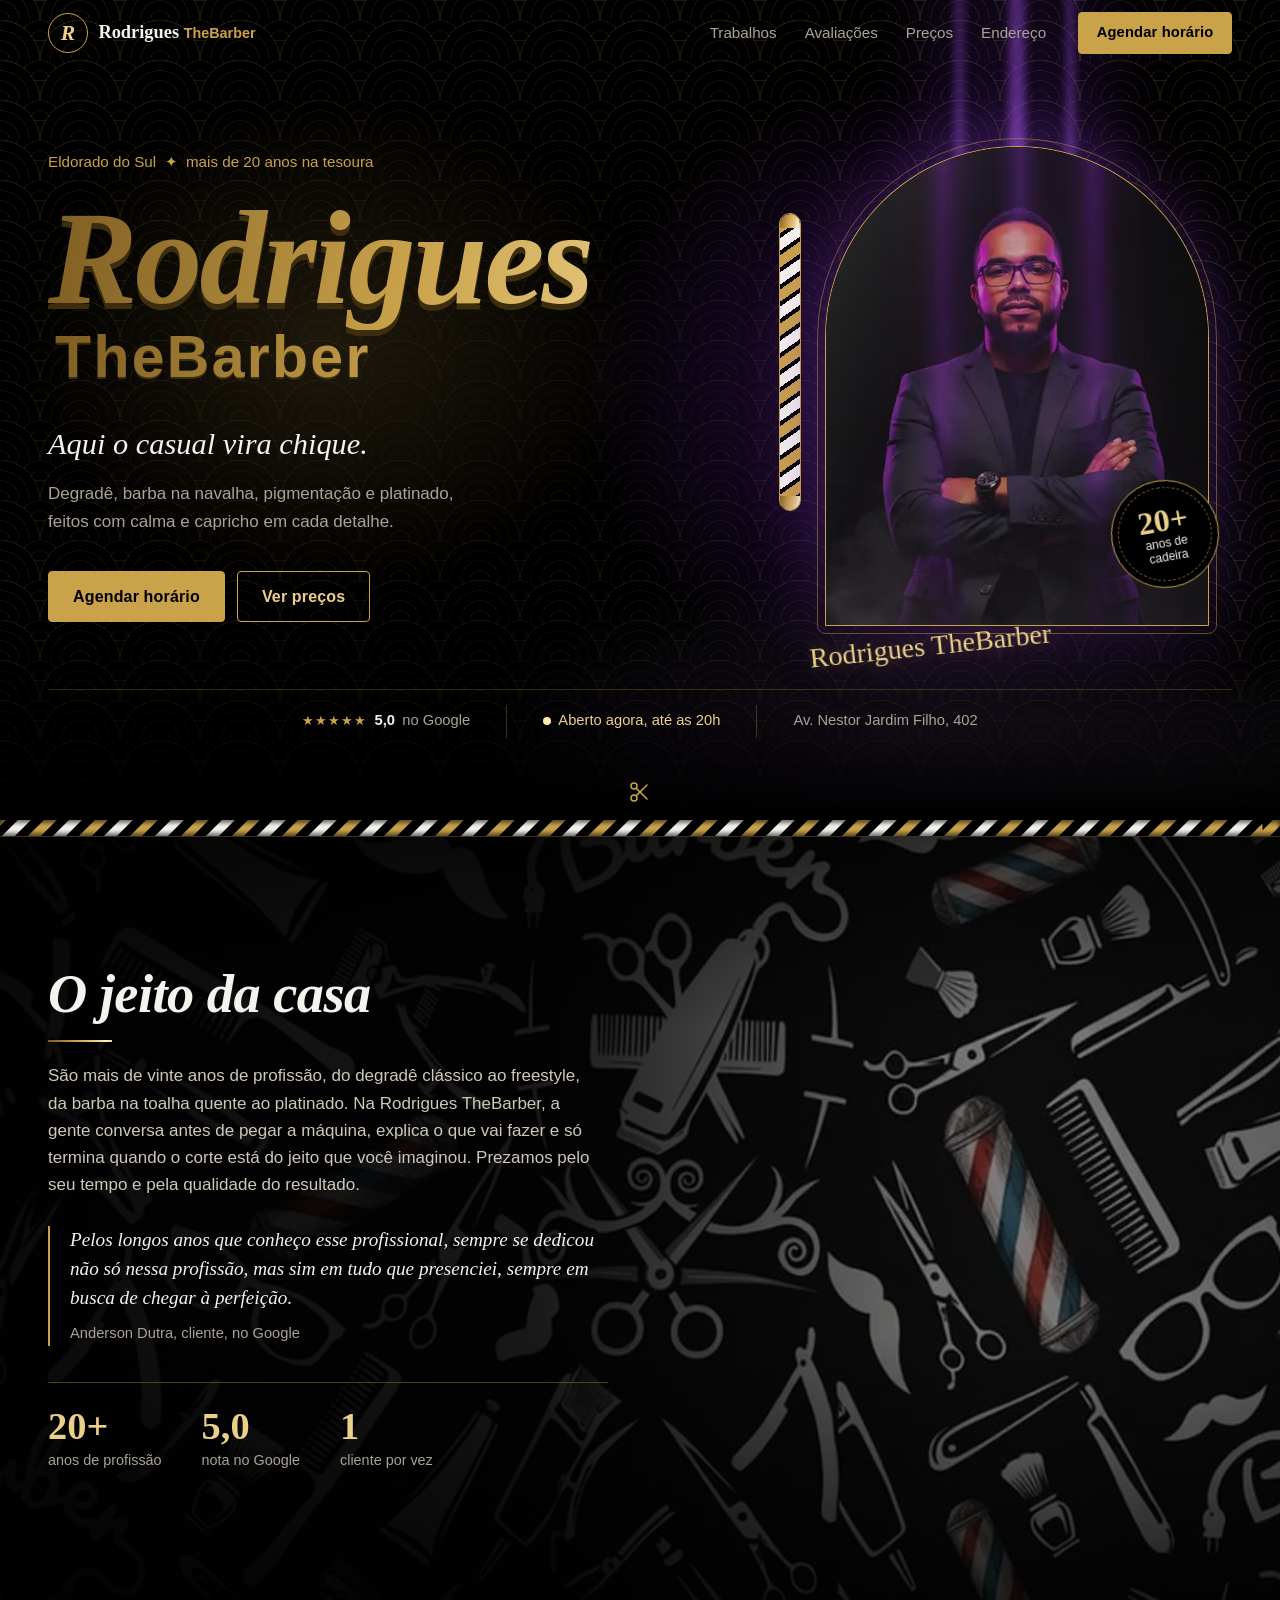
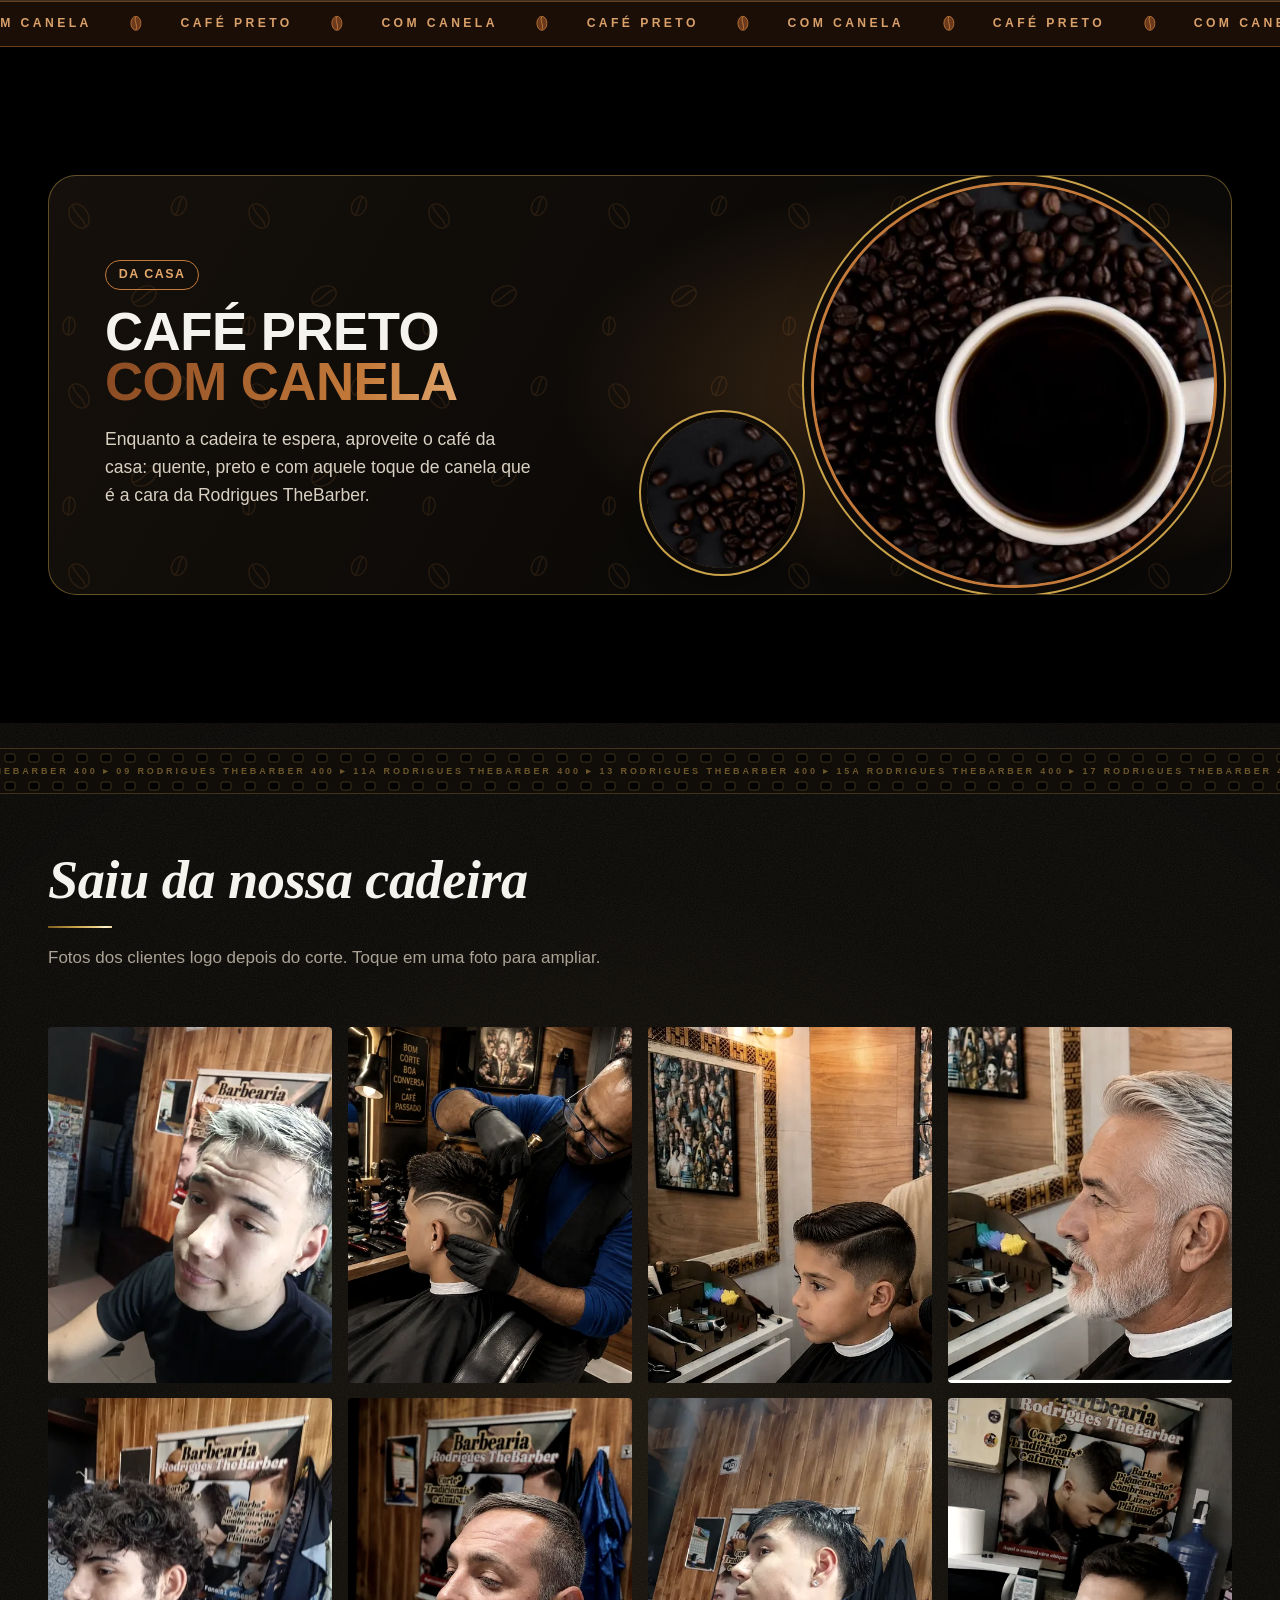
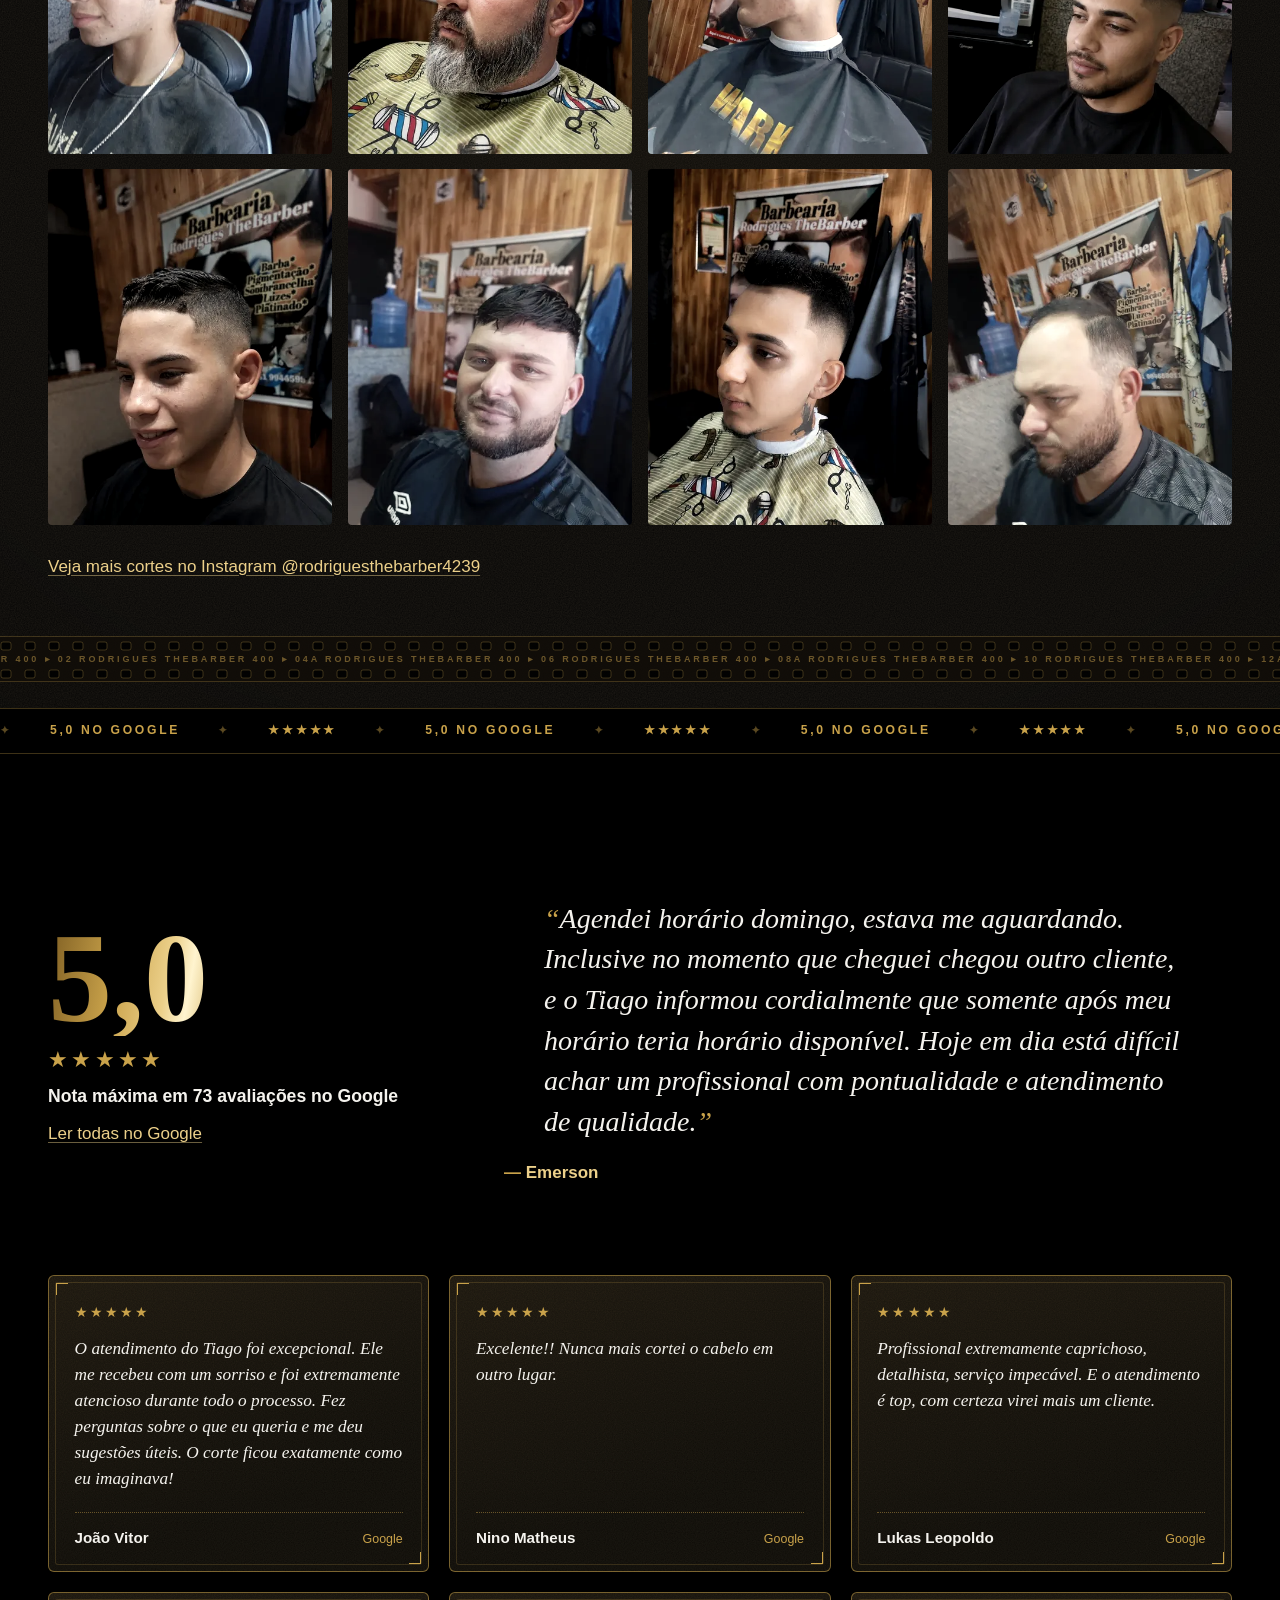
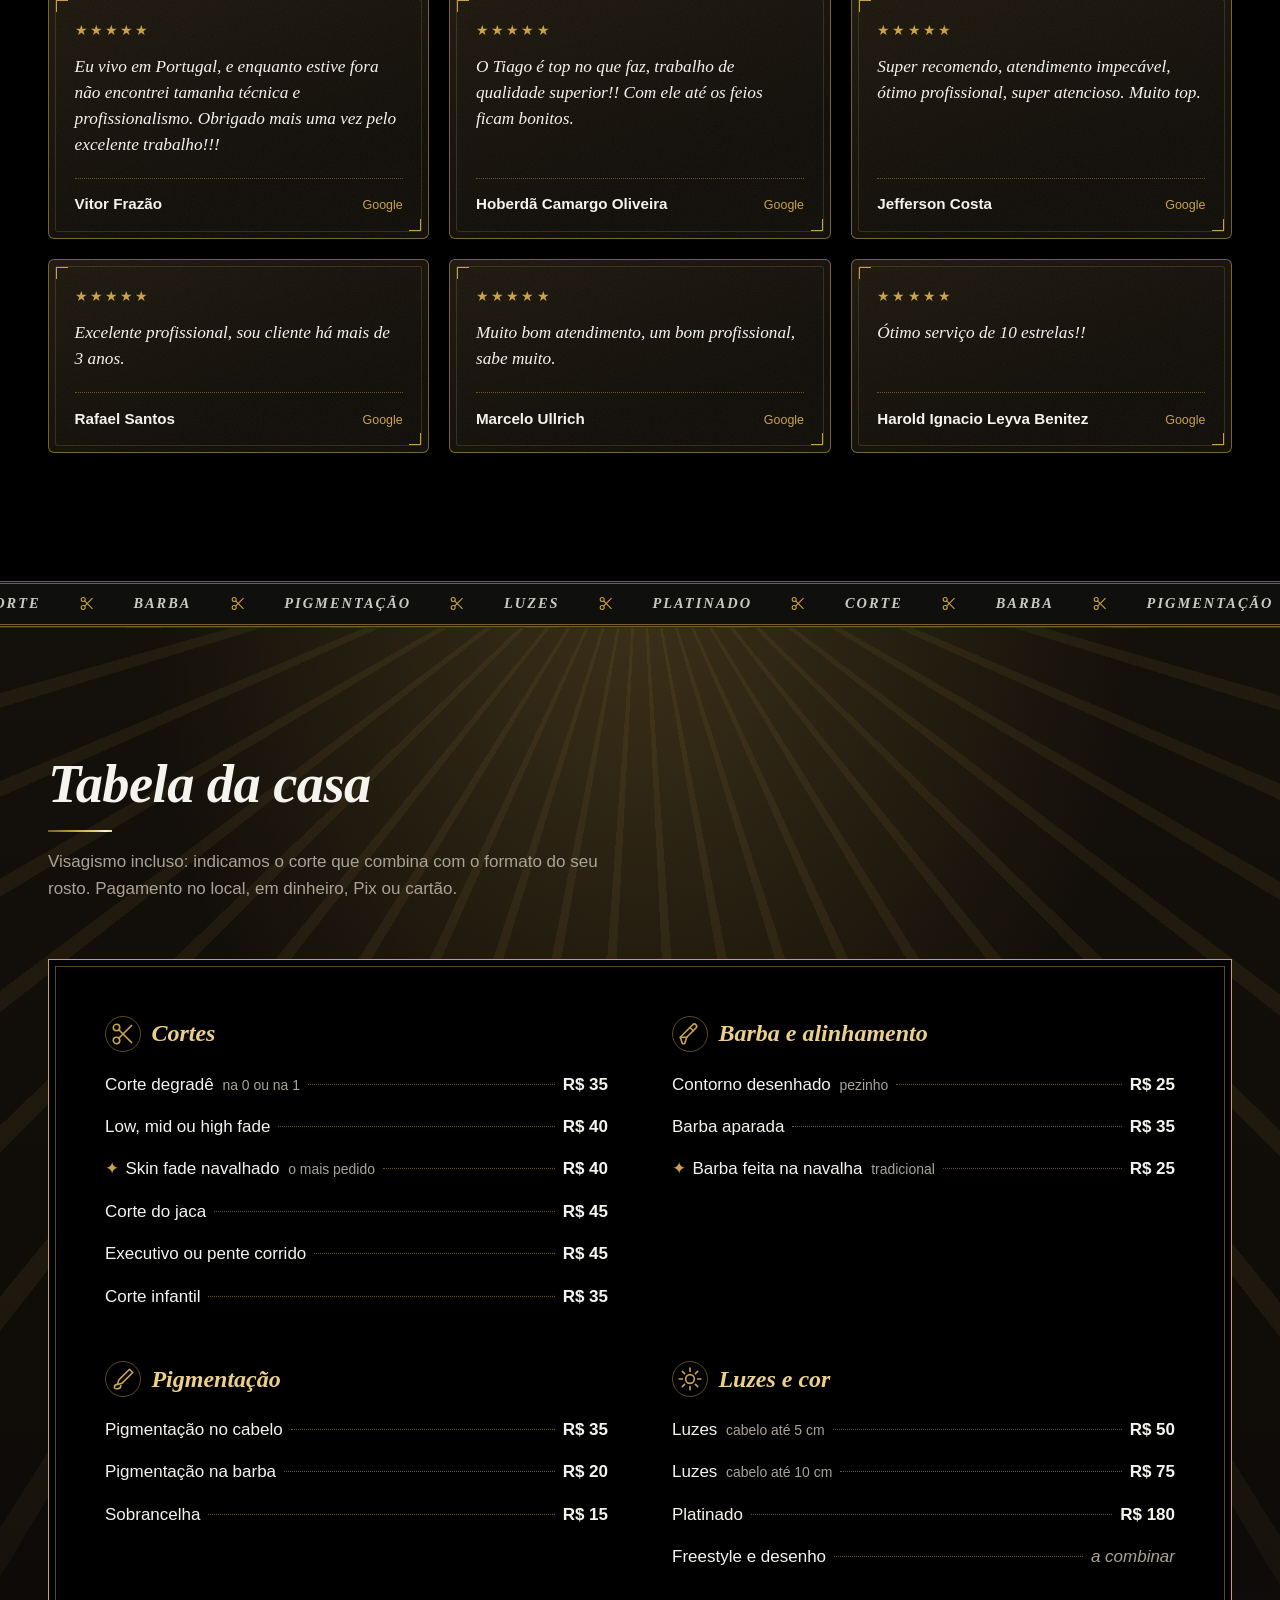
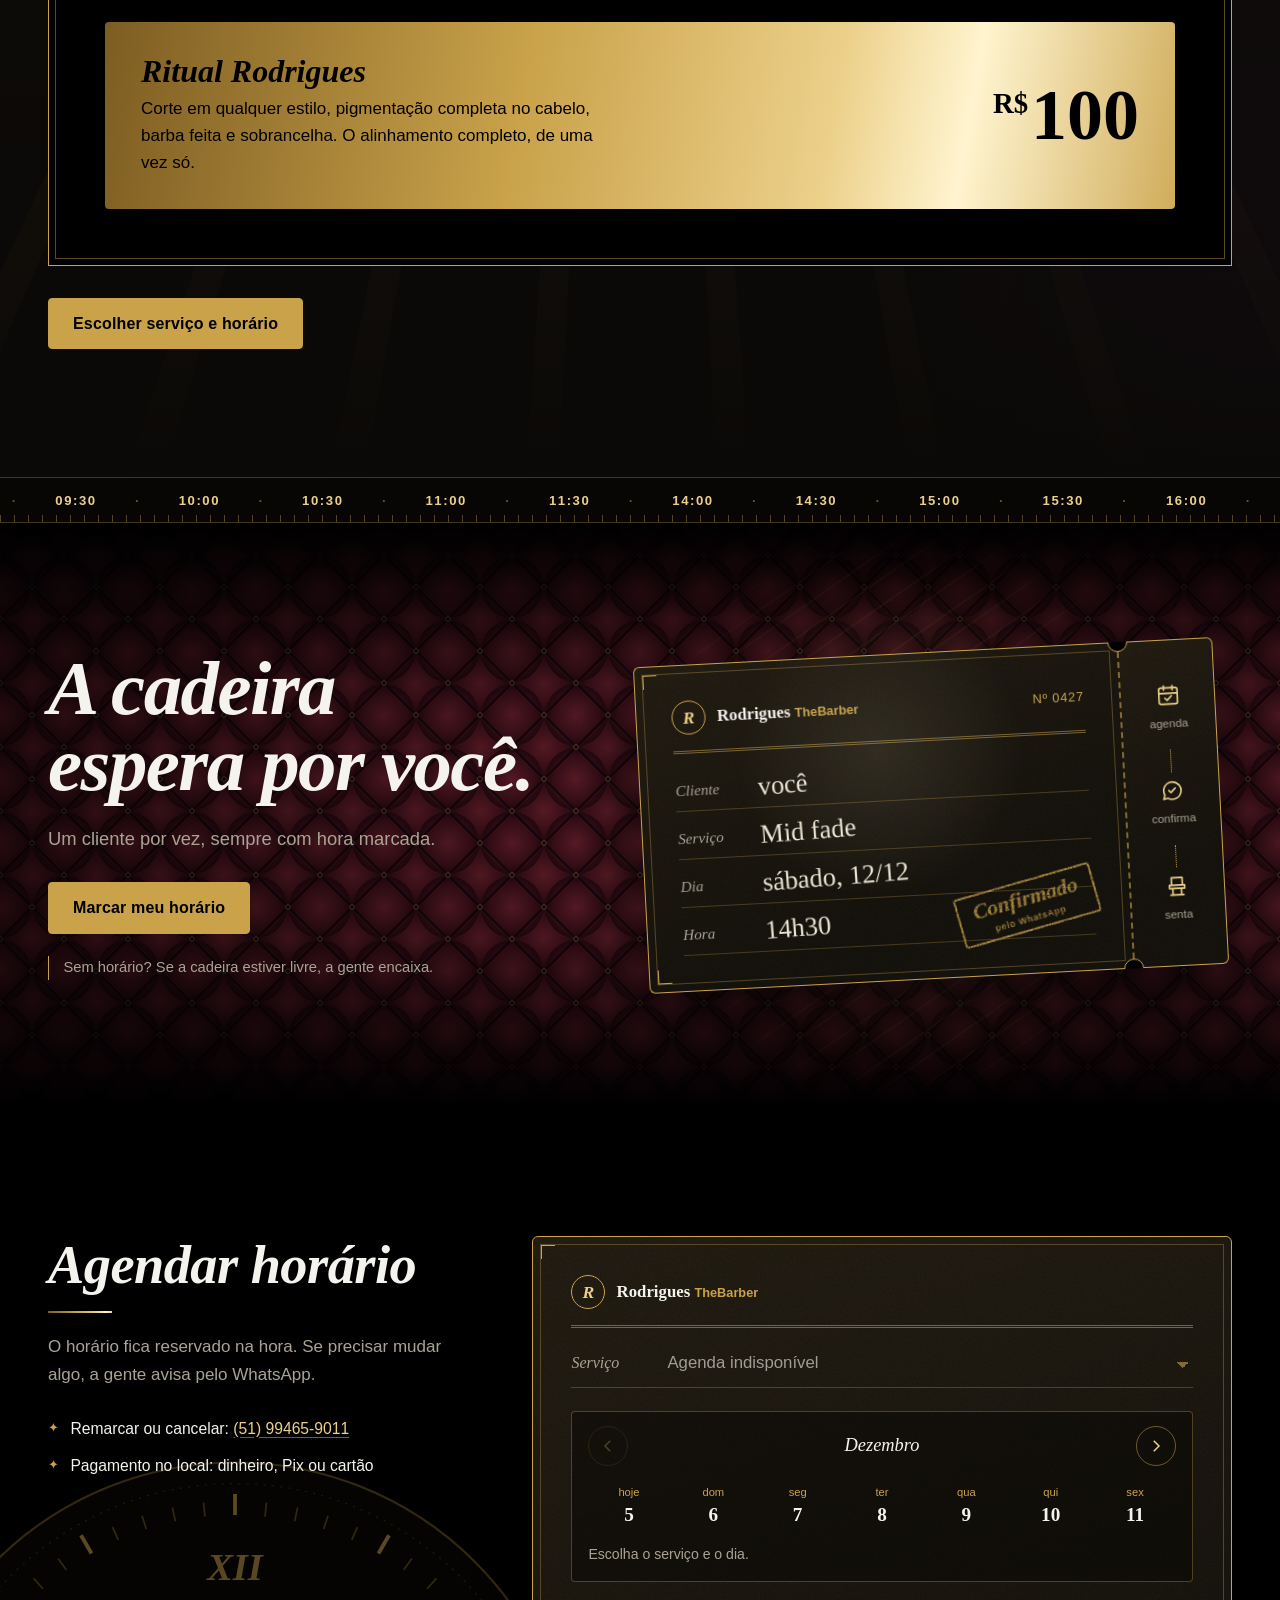
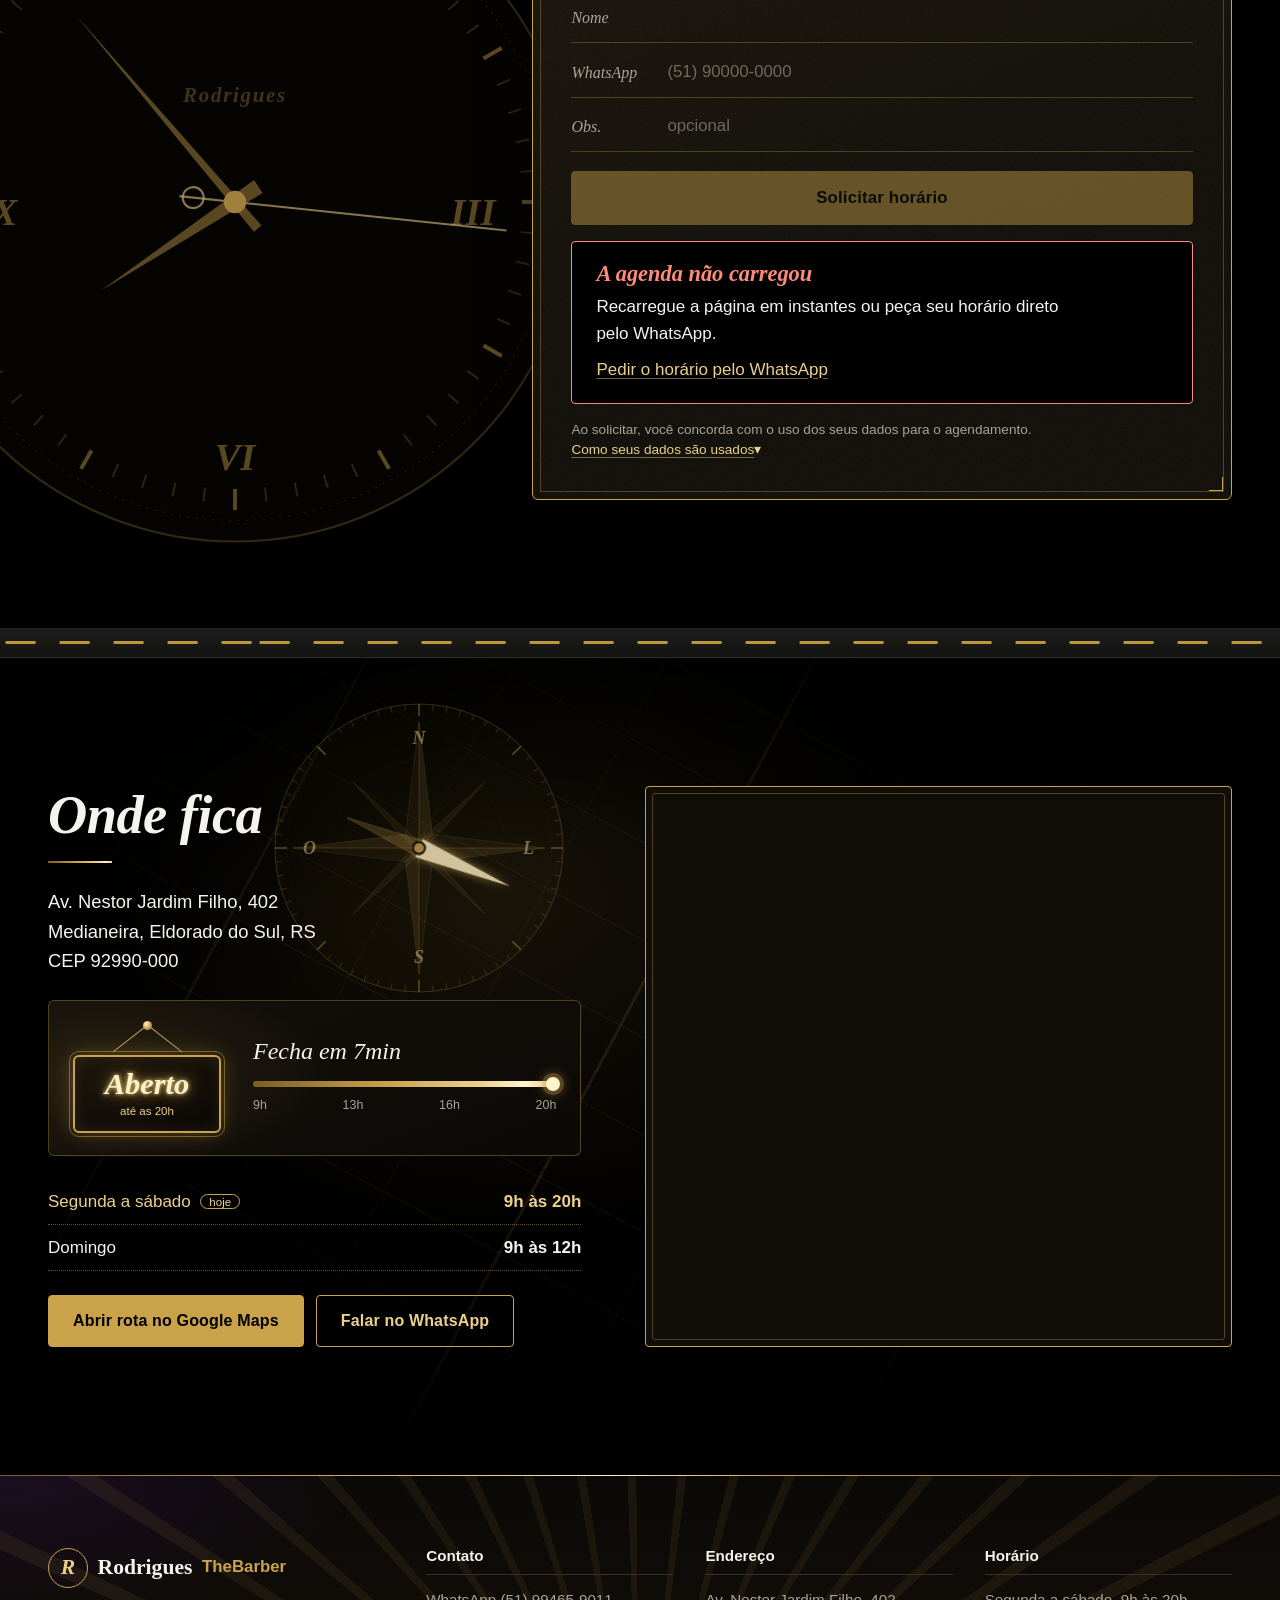
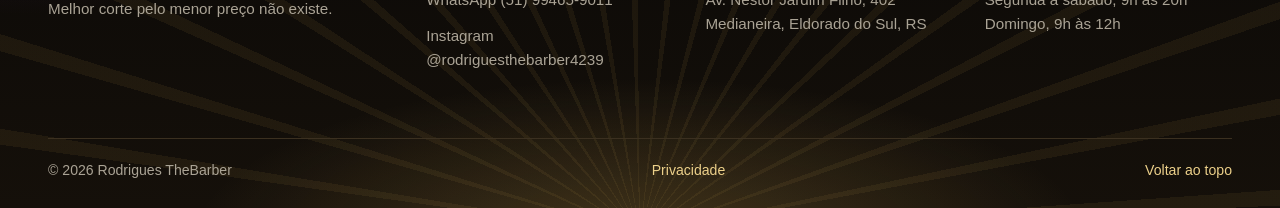
==== index.html @ 8e0b68f3 "Seções em ordem de história, faixas entre os grupos e café sem pau de canela - Nova ordem: abertura," ====
<!DOCTYPE html>
<html lang="pt-BR">
<head>
  <meta charset="utf-8">
  <!-- Proteção do site: o navegador só roda os scripts daqui, só conversa com a agenda da barbearia
       e só abre o mapa do Google. Ao mudar o script pequeno do <head>, atualize o sha256 (veja docs/SEGURANCA.md). -->
  <meta http-equiv="Content-Security-Policy" content="default-src 'self'; script-src 'self' 'sha256-Du+OJKJSbdUgz5nrHeWWINvez6XKDDU/tyj/5c2uvwo='; style-src 'self' 'unsafe-inline' https://fonts.googleapis.com; font-src https://fonts.gstatic.com; img-src 'self' data:; connect-src 'self' https://rodrigues-painel-tiago.adeptcharm4.chatgpt.site https://*.supabase.co; frame-src https://www.google.com https://maps.google.com; object-src 'none'; base-uri 'self'; form-action 'self'; upgrade-insecure-requests">
  <meta name="referrer" content="strict-origin-when-cross-origin">
  <meta name="viewport" content="width=device-width, initial-scale=1">
  <title>Rodrigues TheBarber | Barbearia em Eldorado do Sul</title>
  <meta name="description" content="Rodrigues TheBarber, barbearia em Eldorado do Sul, RS. Degradê, barba, pigmentação, luzes e platinado, com hora marcada. Agende pelo site.">
  <meta name="theme-color" content="#000000">
  <meta property="og:type" content="website">
  <meta property="og:title" content="Rodrigues TheBarber">
  <meta property="og:description" content="Aqui o casual vira chique. Corte e barba com hora marcada em Eldorado do Sul.">
  <meta property="og:url" content="https://smoreiraparanhos-web.github.io/rodriguesthebarber/">
  <meta property="og:image" content="https://smoreiraparanhos-web.github.io/rodriguesthebarber/img/tiago-retrato-900.jpg">
  <meta property="og:locale" content="pt_BR">
  <link rel="canonical" href="https://smoreiraparanhos-web.github.io/rodriguesthebarber/">
  <link rel="icon" href="favicon.svg" type="image/svg+xml">
  <link rel="apple-touch-icon" href="apple-touch-icon.png">
  <link rel="preconnect" href="https://fonts.googleapis.com">
  <link rel="preconnect" href="https://fonts.gstatic.com" crossorigin>
  <link rel="stylesheet" href="https://fonts.googleapis.com/css2?family=Archivo:wdth,wght@62..125,400..800&family=Bodoni+Moda:ital,opsz,wght@0,6..96,500..800;1,6..96,500..700&family=Nothing+You+Could+Do&display=swap">
  <link rel="preload" as="image" href="img/tiago-retrato-900.webp" imagesrcset="img/tiago-retrato-480.webp 480w, img/tiago-retrato-900.webp 900w" imagesizes="(min-width: 900px) 34vw, 70vw">
  <!-- ?v=: aumente o número sempre que mudar o CSS ou o JS, para o navegador baixar a versão nova -->
  <link rel="stylesheet" href="css/style.css?v=10">
  <script>document.documentElement.classList.add('js')</script>
  <script type="application/ld+json">
  {
    "@context": "https://schema.org",
    "@type": "BarberShop",
    "name": "Rodrigues TheBarber",
    "image": "https://smoreiraparanhos-web.github.io/rodriguesthebarber/img/tiago-retrato-900.jpg",
    "url": "https://smoreiraparanhos-web.github.io/rodriguesthebarber/",
    "telephone": "+55 51 99465-9011",
    "priceRange": "R$ 15 – R$ 180",
    "address": {
      "@type": "PostalAddress",
      "streetAddress": "Av. Nestor Jardim Filho, 402 - Medianeira",
      "addressLocality": "Eldorado do Sul",
      "addressRegion": "RS",
      "postalCode": "92990-000",
      "addressCountry": "BR"
    },
    "geo": { "@type": "GeoCoordinates", "latitude": -29.9935595, "longitude": -51.3147706 },
    "openingHoursSpecification": [
      { "@type": "OpeningHoursSpecification", "dayOfWeek": ["Monday", "Tuesday", "Wednesday", "Thursday", "Friday", "Saturday"], "opens": "09:00", "closes": "20:00" },
      { "@type": "OpeningHoursSpecification", "dayOfWeek": "Sunday", "opens": "09:00", "closes": "12:00" }
    ],
    "aggregateRating": { "@type": "AggregateRating", "ratingValue": "5.0", "reviewCount": "73" },
    "sameAs": ["https://instagram.com/rodriguesthebarber4239"]
  }
  </script>
</head>
<body>
  <a class="skip" href="#conteudo">Pular para o conteúdo</a>

  <header class="topo" id="topo">
    <a class="marca" href="#inicio" aria-label="Rodrigues TheBarber, voltar ao início">
      <span class="marca-r" aria-hidden="true">R</span>
      <span class="marca-nome">Rodrigues <em>TheBarber</em></span>
    </a>
    <nav class="menu" aria-label="Seções">
      <a href="#trabalhos">Trabalhos</a>
      <a href="#avaliacoes">Avaliações</a>
      <a href="#precos">Preços</a>
      <a href="#endereco">Endereço</a>
    </nav>
    <a class="botao botao-ouro botao-topo" href="#agendar">Agendar horário</a>
    <span class="progresso" id="progresso" aria-hidden="true"></span>
  </header>

  <main id="conteudo">
    <!-- Abertura: letreiro em folha de ouro, poste giratório e a vitrine em arco,
         iluminados como o retrato da abertura: feixes violeta e fumaça -->
    <section class="abertura" id="inicio" aria-labelledby="titulo">
      <div class="abertura-luz" aria-hidden="true">
        <span class="fumaca fumaca-1"></span>
        <span class="fumaca fumaca-2"></span>
      </div>
      <div class="abertura-texto">
        <p class="abertura-local">Eldorado do Sul &nbsp;✦&nbsp; <span class="junto">mais de 20 anos na tesoura</span></p>
        <h1 id="titulo" class="letreiro">
          <span class="letreiro-linha letreiro-1">Rodrigues</span>
          <span class="letreiro-linha letreiro-2">TheBarber</span>
        </h1>
        <p class="abertura-frase">Aqui o casual vira chique.</p>
        <p class="abertura-sub">Degradê, barba na navalha, pigmentação e platinado, feitos com calma e capricho em cada detalhe.</p>
        <div class="abertura-acoes">
          <a class="botao botao-ouro" href="#agendar">Agendar horário</a>
          <a class="botao botao-linha" href="#precos">Ver preços</a>
        </div>
      </div>

      <div class="vitrine" aria-hidden="true">
        <span class="feixes"><i></i><i></i><i></i></span>
        <div class="poste"><span class="poste-listras"></span></div>
        <figure class="arco">
          <img src="img/tiago-retrato-900.webp" srcset="img/tiago-retrato-480.webp 480w, img/tiago-retrato-900.webp 900w" sizes="(min-width: 900px) 34vw, 70vw" width="900" height="1125" alt="" fetchpriority="high">
        </figure>
        <p class="vitrine-selo">
          <span class="selo-num">20+</span>
          <span class="selo-txt">anos de<br>cadeira</span>
        </p>
        <p class="assinatura">Rodrigues TheBarber</p>
      </div>

      <!-- faixa de informações rápidas no pé da abertura -->
      <div class="abertura-faixa">
        <a href="#avaliacoes"><span class="faixa-estrelas" aria-hidden="true">★★★★★</span> <strong>5,0</strong> no Google</a>
        <span class="faixa-status" id="faixa-status"></span>
        <a href="#endereco">Av. Nestor Jardim Filho, 402</a>
      </div>
      <a class="rolar" href="#precos" aria-label="Ver mais">
        <svg viewBox="0 0 24 24" aria-hidden="true">
          <g class="lamina lamina-a"><circle cx="6" cy="18" r="3"/><path d="M8.1 15.9 19 5"/></g>
          <g class="lamina lamina-b"><circle cx="18" cy="18" r="3"/><path d="M15.9 15.9 5 5"/></g>
        </svg>
      </a>
    </section>

    <div class="fita fita-poste" aria-hidden="true"><div class="fita-trilho"></div></div>

    <!-- Sobre a casa (a marca fala no "nós"; o profissional não aparece pelo nome) -->
    <section class="tiago" aria-labelledby="tiago-titulo">
      <img class="tiago-fundo" src="img/estampa-barbeiro.webp" width="1400" height="1380" alt="" loading="lazy" decoding="async">
      <div class="tiago-texto">
        <h2 id="tiago-titulo" class="titulo">O jeito da casa</h2>
        <p>São mais de vinte anos de profissão, do degradê clássico ao freestyle, da barba na toalha quente ao platinado. Na Rodrigues TheBarber, a gente conversa antes de pegar a máquina, explica o que vai fazer e só termina quando o corte está do jeito que você imaginou. Prezamos pelo seu tempo e pela qualidade do resultado.</p>
        <blockquote>
          <p>Pelos longos anos que conheço esse profissional, sempre se dedicou não só nessa profissão, mas sim em tudo que presenciei, sempre em busca de chegar à perfeição.</p>
          <footer>Anderson Dutra, cliente, no Google</footer>
        </blockquote>
        <dl class="numeros">
          <div><dt>anos de profissão</dt><dd>20+</dd></div>
          <div><dt>nota no Google</dt><dd>5,0</dd></div>
          <div><dt>cliente por vez</dt><dd>1</dd></div>
        </dl>
      </div>
    </section>

    <div class="fita fita-cafe" aria-hidden="true" data-itens="CAFÉ PRETO|COM CANELA"><div class="fita-trilho"></div></div>

    <!-- Café preto com canela: faixa escura em ouro e canela, com a foto num círculo de aro dourado -->
    <section class="cafe" aria-labelledby="cafe-titulo">
      <div class="cafe-banner">
        <div class="cafe-texto">
          <p class="cafe-selo">Da casa</p>
          <h2 id="cafe-titulo" class="cafe-titulo"><span>Café preto</span> <em>com canela</em></h2>
          <p>Enquanto a cadeira te espera, aproveite o café da casa: quente, preto e com aquele toque de canela que é a cara da Rodrigues TheBarber.</p>
        </div>
        <div class="cafe-fotos">
          <img class="cafe-foto" src="img/cafe-canela-900.webp" srcset="img/cafe-canela-480.webp 480w, img/cafe-canela-900.webp 900w" sizes="(min-width: 900px) 420px, 70vw" width="900" height="900" alt="Xícara de café preto vista de cima, rodeada de grãos de café" loading="lazy" decoding="async">
          <img class="cafe-detalhe" src="img/cafe-graos-400.webp" width="400" height="400" alt="" loading="lazy" decoding="async">
        </div>
      </div>
    </section>

    <!-- Trabalhos: fotos reais da cadeira da casa -->
    <section class="trabalhos" id="trabalhos" aria-labelledby="trab-titulo">
      <!-- películas de filme 35 mm que deslizam ao rolar a página -->
      <div class="pelicula pelicula-topo" aria-hidden="true"><span class="pelicula-txt"></span></div>
      <div class="pelicula pelicula-base" aria-hidden="true"><span class="pelicula-txt"></span></div>
      <div class="secao-cabeca">
        <h2 id="trab-titulo" class="titulo">Saiu da nossa cadeira</h2>
        <p>Fotos dos clientes logo depois do corte. Toque em uma foto para ampliar.</p>
      </div>
      <!-- fotos escritas aqui para o Google e outras ferramentas enxergarem; a lista em js/main.js precisa ter a mesma ordem -->
      <ul class="galeria recolhida" id="galeria">
        <li>
          <button type="button" data-foto="corte-08" data-indice="0" data-legenda="Platinado com degradê nas laterais" aria-label="Ampliar foto: Platinado com degradê nas laterais">
            <img src="img/corte-08-480.webp" srcset="img/corte-08-480.webp 480w, img/corte-08-900.webp 900w" sizes="(min-width: 760px) 25vw, 50vw" width="480" height="600" alt="Platinado com degradê nas laterais" loading="lazy" decoding="async">
          </button>
        </li>
        <li>
          <button type="button" data-foto="corte-02" data-indice="1" data-legenda="Freestyle sendo desenhado na lateral" aria-label="Ampliar foto: Freestyle sendo desenhado na lateral">
            <img src="img/corte-02-480.webp" srcset="img/corte-02-480.webp 480w, img/corte-02-900.webp 900w" sizes="(min-width: 760px) 25vw, 50vw" width="480" height="600" alt="Freestyle sendo desenhado na lateral" loading="lazy" decoding="async">
          </button>
        </li>
        <li>
          <button type="button" data-foto="corte-05" data-indice="2" data-legenda="Corte infantil com risca lateral" aria-label="Ampliar foto: Corte infantil com risca lateral">
            <img src="img/corte-05-480.webp" srcset="img/corte-05-480.webp 480w, img/corte-05-900.webp 900w" sizes="(min-width: 760px) 25vw, 50vw" width="480" height="600" alt="Corte infantil com risca lateral" loading="lazy" decoding="async">
          </button>
        </li>
        <li>
          <button type="button" data-foto="corte-04" data-indice="3" data-legenda="Cabelo grisalho penteado com barba branca aparada" aria-label="Ampliar foto: Cabelo grisalho penteado com barba branca aparada">
            <img src="img/corte-04-480.webp" srcset="img/corte-04-480.webp 480w, img/corte-04-900.webp 900w" sizes="(min-width: 760px) 25vw, 50vw" width="480" height="600" alt="Cabelo grisalho penteado com barba branca aparada" loading="lazy" decoding="async">
          </button>
        </li>
        <li>
          <button type="button" data-foto="corte-07" data-indice="4" data-legenda="Cachos no topo com laterais baixas" aria-label="Ampliar foto: Cachos no topo com laterais baixas">
            <img src="img/corte-07-480.webp" srcset="img/corte-07-480.webp 480w, img/corte-07-900.webp 900w" sizes="(min-width: 760px) 25vw, 50vw" width="480" height="600" alt="Cachos no topo com laterais baixas" loading="lazy" decoding="async">
          </button>
        </li>
        <li>
          <button type="button" data-foto="corte-09" data-indice="5" data-legenda="Barba cheia grisalha alinhada" aria-label="Ampliar foto: Barba cheia grisalha alinhada">
            <img src="img/corte-09-480.webp" srcset="img/corte-09-480.webp 480w, img/corte-09-900.webp 900w" sizes="(min-width: 760px) 25vw, 50vw" width="480" height="600" alt="Barba cheia grisalha alinhada" loading="lazy" decoding="async">
          </button>
        </li>
        <li>
          <button type="button" data-foto="corte-06" data-indice="6" data-legenda="Degradê com franja longa, vista de lado" aria-label="Ampliar foto: Degradê com franja longa, vista de lado">
            <img src="img/corte-06-480.webp" srcset="img/corte-06-480.webp 480w, img/corte-06-900.webp 900w" sizes="(min-width: 760px) 25vw, 50vw" width="480" height="600" alt="Degradê com franja longa, vista de lado" loading="lazy" decoding="async">
          </button>
        </li>
        <li>
          <button type="button" data-foto="corte-11" data-indice="7" data-legenda="Degradê baixo com barba curta" aria-label="Ampliar foto: Degradê baixo com barba curta">
            <img src="img/corte-11-480.webp" srcset="img/corte-11-480.webp 480w, img/corte-11-900.webp 900w" sizes="(min-width: 760px) 25vw, 50vw" width="480" height="600" alt="Degradê baixo com barba curta" loading="lazy" decoding="async">
          </button>
        </li>
        <li>
          <button type="button" data-foto="corte-03" data-indice="8" data-legenda="Degradê com topo curto" aria-label="Ampliar foto: Degradê com topo curto">
            <img src="img/corte-03-480.webp" srcset="img/corte-03-480.webp 480w, img/corte-03-900.webp 900w" sizes="(min-width: 760px) 25vw, 50vw" width="480" height="600" alt="Degradê com topo curto" loading="lazy" decoding="async">
          </button>
        </li>
        <li>
          <button type="button" data-foto="corte-10" data-indice="9" data-legenda="Degradê com barba desenhada" aria-label="Ampliar foto: Degradê com barba desenhada">
            <img src="img/corte-10-480.webp" srcset="img/corte-10-480.webp 480w, img/corte-10-900.webp 900w" sizes="(min-width: 760px) 25vw, 50vw" width="480" height="600" alt="Degradê com barba desenhada" loading="lazy" decoding="async">
          </button>
        </li>
        <li>
          <button type="button" data-foto="corte-12" data-indice="10" data-legenda="Degradê com topo texturizado, vista de lado" aria-label="Ampliar foto: Degradê com topo texturizado, vista de lado">
            <img src="img/corte-12-480.webp" srcset="img/corte-12-480.webp 480w, img/corte-12-900.webp 900w" sizes="(min-width: 760px) 25vw, 50vw" width="480" height="600" alt="Degradê com topo texturizado, vista de lado" loading="lazy" decoding="async">
          </button>
        </li>
        <li>
          <button type="button" data-foto="corte-01" data-indice="11" data-legenda="Corte baixo com barba cheia" aria-label="Ampliar foto: Corte baixo com barba cheia">
            <img src="img/corte-01-480.webp" srcset="img/corte-01-480.webp 480w, img/corte-01-900.webp 900w" sizes="(min-width: 760px) 25vw, 50vw" width="480" height="600" alt="Corte baixo com barba cheia" loading="lazy" decoding="async">
          </button>
        </li>
      </ul>
      <button type="button" class="botao botao-linha galeria-toda" id="galeria-toda" aria-controls="galeria" aria-expanded="false">Ver todas as 12 fotos</button>
      <p class="galeria-mais"><a class="link-ouro" href="https://instagram.com/rodriguesthebarber4239" target="_blank" rel="noopener noreferrer">Veja mais cortes no Instagram @rodriguesthebarber4239</a></p>
    </section>

    <div class="fita fita-estrelas" aria-hidden="true" data-itens="★★★★★|5,0 NO GOOGLE"><div class="fita-trilho"></div></div>

    <!-- Avaliações reais do Google -->
    <section class="avaliacoes" id="avaliacoes" aria-labelledby="av-titulo">
      <div class="nota">
        <p class="nota-num">5,0</p>
        <p class="nota-estrelas" role="img" aria-label="5 de 5 estrelas">★★★★★</p>
        <h2 id="av-titulo" class="nota-txt">Nota máxima em 73 avaliações no Google</h2>
        <a class="link-ouro" href="https://www.google.com/maps/place/Barbearia+Rodrigues+The+Barber/@-29.9935595,-51.3147706,17z/data=!4m8!3m7!1s0x95197dc7478def27:0xad8aed1cdf2169ea!8m2!3d-29.9935595!4d-51.3147706!9m1!1b1" target="_blank" rel="noopener noreferrer">Ler todas no Google</a>
      </div>
      <figure class="depo-destaque">
        <blockquote>
          <p>Agendei horário domingo, estava me aguardando. Inclusive no momento que cheguei chegou outro cliente, e o Tiago informou cordialmente que somente após meu horário teria horário disponível. Hoje em dia está difícil achar um profissional com pontualidade e atendimento de qualidade.</p>
        </blockquote>
        <figcaption>Emerson</figcaption>
      </figure>
      <ul class="depos" id="depos" aria-label="Mais avaliações do Google"></ul>
      <p class="depos-dica" aria-hidden="true">Arraste para o lado para ler mais</p>
    </section>

    <div class="fita fita-quadro" aria-hidden="true" data-itens="CORTE|BARBA|PIGMENTAÇÃO|LUZES|PLATINADO"><div class="fita-trilho"></div></div>

    <!-- Tabela de preços no estilo do quadro da barbearia -->
    <section class="precos faixa-carvao" id="precos" aria-labelledby="precos-titulo">
      <div class="secao-cabeca">
        <h2 id="precos-titulo" class="titulo">Tabela da casa</h2>
        <p>Visagismo incluso: indicamos o corte que combina com o formato do seu rosto. Pagamento no local, em dinheiro, Pix ou cartão.</p>
      </div>

      <div class="quadro">
        <div class="quadro-grupo">
          <h3><svg class="icone" viewBox="0 0 24 24" aria-hidden="true"><circle cx="6" cy="6" r="3"/><circle cx="6" cy="18" r="3"/><path d="M8.1 8.1 20 20M8.1 15.9 20 4"/></svg>Cortes</h3>
          <dl>
            <div><dt>Corte degradê <small>na 0 ou na 1</small></dt><dd>R$ 35</dd></div>
            <div><dt>Low, mid ou high fade</dt><dd>R$ 40</dd></div>
            <div class="favorito"><dt>Skin fade navalhado <small>o mais pedido</small></dt><dd>R$ 40</dd></div>
            <div><dt>Corte do jaca</dt><dd>R$ 45</dd></div>
            <div><dt>Executivo ou pente corrido</dt><dd>R$ 45</dd></div>
            <div><dt>Corte infantil</dt><dd>R$ 35</dd></div>
          </dl>
        </div>
        <div class="quadro-grupo">
          <h3><svg class="icone" viewBox="0 0 24 24" aria-hidden="true"><path d="M3 15 14.5 3.5a2.1 2.1 0 0 1 3 3L9 15"/><path d="M3 15h6l-2 6H5z"/><path d="m12 6 3 3"/></svg>Barba e alinhamento</h3>
          <dl>
            <div><dt>Contorno desenhado <small>pezinho</small></dt><dd>R$ 25</dd></div>
            <div><dt>Barba aparada</dt><dd>R$ 35</dd></div>
            <div class="favorito"><dt>Barba feita na navalha <small>tradicional</small></dt><dd>R$ 25</dd></div>
          </dl>
        </div>
        <div class="quadro-grupo">
          <h3><svg class="icone" viewBox="0 0 24 24" aria-hidden="true"><path d="M18 3 21 6 11 16l-4 1 1-4z"/><path d="M7 17c-1.5 0-3 1-3 3v1h3c2 0 3-1.5 3-3"/></svg>Pigmentação</h3>
          <dl>
            <div><dt>Pigmentação no cabelo</dt><dd>R$ 35</dd></div>
            <div><dt>Pigmentação na barba</dt><dd>R$ 20</dd></div>
            <div><dt>Sobrancelha</dt><dd>R$ 15</dd></div>
          </dl>
        </div>
        <div class="quadro-grupo">
          <h3><svg class="icone" viewBox="0 0 24 24" aria-hidden="true"><path d="M12 2v3M12 19v3M4.9 4.9 7 7M17 17l2.1 2.1M2 12h3M19 12h3M4.9 19.1 7 17M17 7l2.1-2.1"/><circle cx="12" cy="12" r="4"/></svg>Luzes e cor</h3>
          <dl>
            <div><dt>Luzes <small>cabelo até 5 cm</small></dt><dd>R$ 50</dd></div>
            <div><dt>Luzes <small>cabelo até 10 cm</small></dt><dd>R$ 75</dd></div>
            <div><dt>Platinado</dt><dd>R$ 180</dd></div>
            <div><dt>Freestyle e desenho</dt><dd class="combinar">a combinar</dd></div>
          </dl>
        </div>

        <div class="ritual">
          <div>
            <h3>Ritual Rodrigues</h3>
            <p>Corte em qualquer estilo, pigmentação completa no cabelo, barba feita e sobrancelha. O alinhamento completo, de uma vez só.</p>
          </div>
          <p class="ritual-preco"><span>R$</span>100</p>
        </div>
      </div>
      <p class="precos-acao"><a class="botao botao-ouro" href="#agendar">Escolher serviço e horário</a></p>
    </section>

    <div class="fita fita-relogio" aria-hidden="true" data-itens="09:00|09:30|10:00|10:30|11:00|11:30|14:00|14:30|15:00|15:30|16:00|16:30"><div class="fita-trilho"></div></div>

    <!-- Hora marcada: explica com educação por que todo atendimento é agendado -->
    <section class="hora-marcada" aria-labelledby="hm-titulo">
      <div class="hm-texto">
        <h2 id="hm-titulo" class="hm-titulo">A cadeira espera por você.</h2>
        <p class="hm-sub">Um cliente por vez, sempre com hora marcada.</p>
        <a class="botao botao-ouro" href="#agendar">Marcar meu horário</a>
        <p class="hm-encaixe">Sem horário? Se a cadeira estiver livre, a gente encaixa.</p>
      </div>

      <!-- cartão de horário de barbearia: mostra o agendamento em vez de explicar -->
      <figure class="cartao" id="cartao" aria-label="Exemplo de cartão de horário: você agenda, a cadeira fica reservada e a confirmação chega pelo WhatsApp.">
        <div class="cartao-corpo" aria-hidden="true">
          <div class="cartao-topo">
            <span class="marca-r">R</span>
            <span class="cartao-casa">Rodrigues <em>TheBarber</em></span>
            <span class="cartao-n">Nº 0427</span>
          </div>
          <dl class="cartao-campos">
            <div><dt>Cliente</dt><dd data-escrever>você</dd></div>
            <div><dt>Serviço</dt><dd data-escrever>Mid fade</dd></div>
            <div><dt>Dia</dt><dd data-escrever id="cartao-dia">sábado</dd></div>
            <div><dt>Hora</dt><dd data-escrever>14h30</dd></div>
          </dl>
          <span class="carimbo">Confirmado<small>pelo WhatsApp</small></span>
        </div>
        <div class="cartao-canhoto" aria-hidden="true">
          <span class="canhoto-item"><svg viewBox="0 0 24 24"><rect x="3.5" y="5" width="17" height="15" rx="2"/><path d="M3.5 10h17M8 3v4M16 3v4"/><path d="m9 14.5 2 2 4-4"/></svg>agenda</span>
          <span class="canhoto-item"><svg viewBox="0 0 24 24"><path d="M4 20l1.3-3.9A8 8 0 1 1 8 19z"/><path d="m9 12 2 2 4-4"/></svg>confirma</span>
          <span class="canhoto-item"><svg viewBox="0 0 24 24"><path d="M7 4h10v7H7zM5 11h14v3H5zM8 14v6M16 14v6M6 20h12"/></svg>senta</span>
        </div>
      </figure>
    </section>

    <!-- Agendamento ligado à agenda da barbearia -->
    <section class="agendar" id="agendar" aria-labelledby="ag-titulo">
      <!-- relógio de parede de barbearia: marca a hora real e gira até o horário escolhido -->
      <svg class="relogio" id="relogio" viewBox="-100 -100 200 200" aria-hidden="true">
        <circle class="relogio-aro" r="97"/>
        <circle class="relogio-aro fino" r="91"/>
        <g class="relogio-marcas" id="relogio-marcas"></g>
        <g class="relogio-numeros">
          <text x="0" y="-66">XII</text>
          <text x="68" y="4">III</text>
          <text x="0" y="74">VI</text>
          <text x="-68" y="4">IX</text>
        </g>
        <text class="relogio-casa" x="0" y="-30">Rodrigues</text>
        <g class="ponteiro ponteiro-hora" id="ponteiro-hora"><path d="M-2.2 8 L0 -46 L2.2 8 Z"/></g>
        <g class="ponteiro ponteiro-min" id="ponteiro-min"><path d="M-1.4 10 L0 -70 L1.4 10 Z"/></g>
        <g class="ponteiro ponteiro-seg" id="ponteiro-seg"><line y1="16" y2="-78"/><circle cy="12" r="3"/></g>
        <circle class="relogio-centro" r="3.2"/>
      </svg>
      <div class="agendar-lado">
        <h2 id="ag-titulo" class="titulo">Agendar horário</h2>
        <p>O horário fica reservado na hora. Se precisar mudar algo, a gente avisa pelo WhatsApp.</p>
        <ul class="agendar-info">
          <li>Remarcar ou cancelar: <a class="link-ouro" href="https://wa.me/5551994659011" target="_blank" rel="noopener noreferrer">(51) 99465-9011</a></li>
          <li>Pagamento no local: dinheiro, Pix ou cartão</li>
        </ul>
      </div>

      <!-- a ficha de agendamento tem o mesmo acabamento do cartão de horário -->
      <form class="ficha" id="ficha" novalidate>
        <div class="ficha-topo" aria-hidden="true">
          <span class="marca-r">R</span>
          <span class="cartao-casa">Rodrigues <em>TheBarber</em></span>
        </div>

        <div class="linha">
          <label for="servico">Serviço</label>
          <select id="servico" name="servico" required disabled>
            <option value="">Carregando…</option>
          </select>
        </div>

        <fieldset class="quando">
          <legend class="sr">Dia e horário</legend>
          <div class="quando-cabeca">
            <button type="button" class="semana" id="semana-ant" aria-label="Semana anterior" disabled><svg viewBox="0 0 24 24" aria-hidden="true"><path d="M15 5 8 12l7 7"/></svg></button>
            <p class="mes" id="mes" aria-live="polite"></p>
            <button type="button" class="semana" id="semana-prox" aria-label="Próxima semana"><svg viewBox="0 0 24 24" aria-hidden="true"><path d="m9 5 7 7-7 7"/></svg></button>
          </div>
          <div class="dias" id="dias" role="radiogroup" aria-label="Dia"></div>
          <div class="periodos" id="periodos" hidden></div>
          <div class="horarios" id="horarios" role="radiogroup" aria-label="Horário" aria-describedby="horarios-status"></div>
          <p class="ajuda" id="horarios-status" aria-live="polite">Escolha o serviço e o dia.</p>
        </fieldset>

        <div class="linha">
          <label for="nome">Nome</label>
          <input id="nome" name="nome" type="text" autocomplete="name" required maxlength="80">
        </div>
        <div class="linha">
          <label for="telefone">WhatsApp</label>
          <input id="telefone" name="telefone" type="tel" inputmode="tel" autocomplete="tel" placeholder="(51) 90000-0000" required maxlength="20" aria-describedby="telefone-erro">
        </div>
        <p class="erro" id="telefone-erro" hidden>Informe o WhatsApp com DDD, por exemplo (51) 99999-9999.</p>
        <div class="linha">
          <label for="mensagem">Obs.</label>
          <input id="mensagem" name="mensagem" type="text" maxlength="300" placeholder="opcional">
        </div>
        <div class="isca" aria-hidden="true">
          <label for="website">Não preencha</label>
          <input id="website" name="website" type="text" tabindex="-1" autocomplete="off">
        </div>

        <div class="ficha-resumo" id="resumo" aria-live="polite"></div>
        <button class="botao botao-ouro botao-enviar" type="submit" id="enviar" disabled>Solicitar horário</button>
        <div class="aviso" id="aviso" role="status" tabindex="-1" hidden></div>

        <!-- aviso de privacidade (LGPD): para que servem os dados pedidos no formulário -->
        <details class="privacidade" id="privacidade">
          <summary>Ao solicitar, você concorda com o uso dos seus dados para o agendamento. <span>Como seus dados são usados</span></summary>
          <div class="privacidade-texto">
            <p><strong>Quem recebe:</strong> a Rodrigues TheBarber.</p>
            <p><strong>O que é coletado:</strong> nome, WhatsApp, serviço, dia, horário e a observação, se você escrever uma.</p>
            <p><strong>Para quê:</strong> registrar o seu pedido na agenda da barbearia e confirmar, remarcar ou cancelar o horário pelo WhatsApp. Seus dados não são vendidos nem usados para propaganda.</p>
            <p><strong>Onde ficam:</strong> no sistema de agenda da barbearia, com acesso restrito à casa.</p>
            <p><strong>Seus direitos:</strong> você pode pedir para ver, corrigir ou apagar seus dados a qualquer momento pelo WhatsApp <a class="link-ouro" href="https://wa.me/5551994659011" target="_blank" rel="noopener noreferrer">(51) 99465-9011</a>.</p>
            <p>Este site não usa cookies nem ferramentas de rastreamento. O mapa da seção "Onde fica" é do Google e segue a política de privacidade do Google.</p>
          </div>
        </details>
      </form>
    </section>

    <div class="fita fita-estrada" aria-hidden="true"><div class="fita-trilho"></div></div>

    <!-- Endereço, horários e mapa -->
    <section class="endereco" id="endereco" aria-labelledby="end-titulo">
      <!-- rosa dos ventos: a agulha aponta para o mapa da barbearia -->
      <svg class="rosa" id="rosa" viewBox="-100 -100 200 200" aria-hidden="true">
        <circle class="rosa-aro" r="96"/>
        <circle class="rosa-aro fino" r="88"/>
        <circle class="rosa-aro fino" r="58"/>
        <g class="rosa-marcas" id="rosa-marcas"></g>
        <g class="rosa-estrela">
          <path d="M0 -84 L9 -9 L0 0 Z M0 84 L-9 9 L0 0 Z M84 0 L9 9 L0 0 Z M-84 0 L-9 -9 L0 0 Z"/>
          <path class="claro" d="M0 -84 L-9 -9 L0 0 Z M0 84 L9 9 L0 0 Z M84 0 L9 -9 L0 0 Z M-84 0 L-9 9 L0 0 Z"/>
          <path class="diag" d="M44 -44 L6 -2 L2 -6 Z M-44 44 L-6 2 L-2 6 Z M44 44 L2 6 L6 2 Z M-44 -44 L-2 -6 L-6 -2 Z"/>
        </g>
        <g class="rosa-letras">
          <text y="-72">N</text><text x="73" y="1">L</text><text y="74">S</text><text x="-73" y="1">O</text>
        </g>
        <g class="rosa-agulha" id="rosa-agulha">
          <g class="agulha-balanco">
            <path class="agulha-norte" d="M0 -66 L6.5 0 L-6.5 0 Z"/>
            <path class="agulha-sul" d="M0 52 L5.5 0 L-5.5 0 Z"/>
          </g>
        </g>
        <circle class="rosa-centro" r="4"/>
      </svg>
      <div class="endereco-info">
        <h2 id="end-titulo" class="titulo">Onde fica</h2>
        <address>
          Av. Nestor Jardim Filho, 402<br>
          Medianeira, Eldorado do Sul, RS<br>
          CEP 92990-000
        </address>
        <!-- placa da porta e régua do dia, guiadas pelo horário de Brasília -->
        <div class="porta">
          <div class="placa" id="placa" aria-hidden="true">
            <span class="placa-cordao"></span>
            <span class="placa-corpo">
              <span class="placa-txt" id="placa-txt">Aberto</span>
              <span class="placa-sub" id="placa-sub"></span>
            </span>
          </div>
          <div class="dia">
            <p class="aberto" id="aberto" aria-live="polite"></p>
            <div class="dia-barra" aria-hidden="true">
              <span class="dia-feito" id="dia-feito"></span>
              <span class="dia-agora" id="dia-agora"></span>
            </div>
            <div class="dia-marcas" id="dia-marcas" aria-hidden="true"></div>
          </div>
        </div>
        <table class="horas">
          <caption class="sr">Horário de atendimento</caption>
          <tbody>
            <tr data-semana="1,2,3,4,5,6"><th scope="row">Segunda a sábado</th><td>9h às 20h</td></tr>
            <tr data-semana="0"><th scope="row">Domingo</th><td>9h às 12h</td></tr>
          </tbody>
        </table>
        <div class="endereco-acoes">
          <a class="botao botao-ouro" href="https://www.google.com/maps/dir/?api=1&amp;destination=Barbearia+Rodrigues+The+Barber,+Av.+Nestor+Jardim+Filho,+402,+Eldorado+do+Sul+-+RS" target="_blank" rel="noopener noreferrer">Abrir rota no Google Maps</a>
          <a class="botao botao-linha" href="https://wa.me/5551994659011" target="_blank" rel="noopener noreferrer">Falar no WhatsApp</a>
        </div>
      </div>
      <div class="mapa">
        <iframe title="Mapa da Rodrigues TheBarber" loading="lazy" referrerpolicy="strict-origin-when-cross-origin" src="https://www.google.com/maps?q=Barbearia+Rodrigues+The+Barber,+Av.+Nestor+Jardim+Filho,+402,+Eldorado+do+Sul+-+RS&amp;z=16&amp;output=embed"></iframe>
      </div>
    </section>

  </main>

  <footer class="rodape" id="rodape">
    <div class="rodape-grade">
      <div class="rodape-col">
        <p class="rodape-marca"><span class="marca-r" aria-hidden="true">R</span> Rodrigues <em>TheBarber</em></p>
        <p>Melhor corte pelo menor preço não existe.</p>
      </div>
      <div class="rodape-col">
        <h2>Contato</h2>
        <a href="https://wa.me/5551994659011" target="_blank" rel="noopener noreferrer">WhatsApp (51) 99465-9011</a>
        <a href="https://instagram.com/rodriguesthebarber4239" target="_blank" rel="noopener noreferrer">Instagram @rodriguesthebarber4239</a>
      </div>
      <div class="rodape-col">
        <h2>Endereço</h2>
        <p>Av. Nestor Jardim Filho, 402<br>Medianeira, Eldorado do Sul, RS</p>
      </div>
      <div class="rodape-col">
        <h2>Horário</h2>
        <p id="rodape-horario">Segunda a sábado, 9h às 20h<br>Domingo, 9h às 12h</p>
      </div>
    </div>
    <div class="rodape-base">
      <p>© <span id="ano">2026</span> Rodrigues TheBarber</p>
      <a href="#privacidade" class="topo-link" id="link-privacidade">Privacidade</a>
      <a href="#inicio" class="topo-link">Voltar ao topo</a>
    </div>
  </footer>

  <a class="barra-agendar" id="barra-agendar" href="#agendar">Agendar horário</a>

  <dialog class="foto-grande" id="foto-grande" aria-labelledby="foto-legenda">
    <figure>
      <img src="img/corte-08-900.webp" alt="" loading="lazy">
      <figcaption><span class="foto-legenda" id="foto-legenda"></span><span class="foto-conta"></span></figcaption>
    </figure>
    <button type="button" class="fechar" aria-label="Fechar foto">×</button>
    <button type="button" class="seta seta-ant" aria-label="Foto anterior"><svg viewBox="0 0 24 24" aria-hidden="true"><path d="M15 5 8 12l7 7"/></svg></button>
    <button type="button" class="seta seta-prox" aria-label="Próxima foto"><svg viewBox="0 0 24 24" aria-hidden="true"><path d="m9 5 7 7-7 7"/></svg></button>
  </dialog>

  <script src="js/main.js?v=10" type="module"></script>
</body>
</html>
---- css/style.css ----
/* Rodrigues TheBarber
   Preto de vitrine, folha de ouro e branco de toalha.
   Detalhes de barbearia dos anos 90: letreiro pintado, poste giratório,
   quadro de preços com pontilhado e moldura dupla. */

:root {
  --preto: #000;
  --quadro: #110e09;
  --quadro-2: #1a150d;
  --carvao: #121110;
  --linha: #3b3020;
  --ouro: #c9a24a;
  --ouro-claro: #ecd08a;
  --ouro-escuro: #7d5d22;
  --branco: #f5f3ee;
  --cinza: #aaa395;
  --erro: #ff8a7a;

  --folha: linear-gradient(100deg, var(--ouro-escuro) 0%, var(--ouro) 22%, var(--ouro-claro) 38%, #fff4cf 45%, var(--ouro) 58%, var(--ouro-escuro) 100%);

  --serif: "Bodoni Moda", "Didot", "Bodoni 72", Georgia, serif;
  --sans: "Archivo", "Helvetica Neue", Arial, sans-serif;

  --gutter: clamp(1rem, 4vw, 3rem);
  --largura: 1200px;
  --raio: 4px;
  --sair: cubic-bezier(.2, .7, .2, 1);
}

*, *::before, *::after { box-sizing: border-box; }

html {
  scroll-behavior: smooth;
  scroll-padding-top: 5rem;
  -webkit-text-size-adjust: 100%;
}

body {
  margin: 0;
  background: var(--preto);
  color: var(--branco);
  font-family: var(--sans);
  font-size: 1.0625rem;
  line-height: 1.6;
  font-variation-settings: "wdth" 96;
  -webkit-font-smoothing: antialiased;
  overflow-x: hidden;
}

img { display: block; max-width: 100%; height: auto; }
a { color: inherit; }
button, input, select, textarea { font: inherit; color: inherit; }
h1, h2, h3 { margin: 0; font-weight: 700; line-height: 1.1; }
p { margin: 0; }

:focus-visible {
  outline: 2px solid var(--ouro-claro);
  outline-offset: 3px;
}

.skip {
  position: absolute;
  left: 1rem;
  top: -4rem;
  z-index: 100;
  padding: .6rem 1rem;
  background: var(--ouro);
  color: var(--preto);
  font-weight: 700;
  text-decoration: none;
}
.skip:focus { top: 1rem; }

/* ---------- elementos comuns ---------- */

.titulo {
  font-family: var(--serif);
  font-style: italic;
  font-weight: 600;
  font-size: clamp(2rem, 5vw, 3.4rem);
  letter-spacing: -.01em;
  text-wrap: balance;
}

.secao-cabeca {
  display: grid;
  gap: 1rem;
  max-width: 62ch;
  margin-bottom: clamp(2rem, 5vw, 3.5rem);
}
.secao-cabeca p { color: var(--cinza); }

.botao {
  display: inline-flex;
  align-items: center;
  justify-content: center;
  min-height: 48px;
  padding: .75rem 1.5rem;
  border: 1px solid var(--ouro);
  border-radius: var(--raio);
  font-weight: 700;
  font-size: 1rem;
  font-variation-settings: "wdth" 110;
  letter-spacing: .01em;
  text-decoration: none;
  cursor: pointer;
  touch-action: manipulation;
  transition: background-color .2s, color .2s, transform .15s var(--sair);
}
.botao:active { transform: scale(.97); }
.botao-ouro { background: var(--ouro); color: var(--preto); }
.botao-ouro:hover { background: var(--ouro-claro); }
.botao-linha { background: transparent; color: var(--ouro-claro); }

.link-ouro {
  color: var(--ouro-claro);
  text-decoration: underline;
  text-decoration-color: rgba(236, 208, 138, .45);
  text-underline-offset: .2em;
}
.link-ouro:hover { text-decoration-color: currentColor; }

/* moldura dupla, como a do quadro de preços da barbearia */
.quadro {
  position: relative;
  border: 1px solid var(--ouro);
  padding: clamp(1.5rem, 5vw, 3.5rem);
}
.quadro::before {
  content: "";
  position: absolute;
  inset: 6px;
  border: 1px solid rgba(201, 162, 74, .45);
  pointer-events: none;
}

section {
  padding: clamp(4.5rem, 10vw, 8rem) var(--gutter);
  max-width: calc(var(--largura) + 2 * var(--gutter));
  margin: 0 auto;
}

/* ---------- topo ---------- */

.topo {
  position: fixed;
  inset: 0 0 auto;
  z-index: 40;
  display: flex;
  align-items: center;
  gap: 2rem;
  padding: .75rem var(--gutter);
  transition: background-color .3s, border-color .3s;
  border-bottom: 1px solid transparent;
}
.topo.rolou {
  background: rgba(0, 0, 0, .86);
  -webkit-backdrop-filter: blur(10px);
  backdrop-filter: blur(10px);
  border-bottom-color: var(--linha);
}

.marca {
  display: flex;
  align-items: center;
  gap: .65rem;
  text-decoration: none;
  margin-right: auto;
}
.marca-r {
  display: grid;
  place-items: center;
  width: 40px;
  height: 40px;
  border: 1px solid var(--ouro);
  border-radius: 50%;
  font-family: var(--serif);
  font-style: italic;
  font-weight: 700;
  font-size: 1.35rem;
  color: var(--ouro-claro);
}
.marca-nome {
  font-family: var(--serif);
  font-weight: 700;
  font-size: 1.15rem;
  white-space: nowrap;
}
.marca-nome em, .rodape-marca em {
  font-family: var(--sans);
  font-style: normal;
  font-weight: 800;
  font-size: .78em;
  font-variation-settings: "wdth" 125;
  color: var(--ouro);
}

.menu { display: flex; gap: 1.75rem; }
.menu a {
  text-decoration: none;
  font-size: .95rem;
  color: var(--cinza);
  padding: .5rem 0;
  transition: color .2s;
}
.menu a:hover { color: var(--branco); }
.botao-topo { min-height: 42px; padding: .5rem 1.1rem; font-size: .92rem; }

@media (max-width: 860px) {
  .menu { display: none; }
}
@media (max-width: 560px) {
  .botao-topo { display: none; }
}

/* ---------- abertura ---------- */

.abertura {
  display: grid;
  grid-template-columns: 1.15fr .85fr;
  align-items: center;
  align-content: center;
  column-gap: clamp(2rem, 5vw, 5rem);
  row-gap: 0;
  min-height: min(100svh, 820px);
  padding-top: 7.5rem;
  padding-bottom: 3.5rem;
}

.abertura-local {
  color: var(--ouro);
  font-size: .95rem;
  font-variation-settings: "wdth" 110;
  margin-bottom: 1.5rem;
}

.letreiro {
  display: grid;
  line-height: .9;
  margin-bottom: 2rem;
}
.letreiro-linha {
  display: block;
  padding-bottom: .08em;
  background: var(--folha);
  background-size: 260% 100%;
  background-position: 100% 0;
  -webkit-background-clip: text;
  background-clip: text;
  -webkit-text-fill-color: transparent;
  color: var(--ouro);
  /* sombra de letreiro pintado */
  filter: drop-shadow(0 .045em 0 #3d2d0f);
}
.letreiro-1 {
  font-family: var(--serif);
  font-style: italic;
  font-weight: 800;
  font-size: clamp(3.6rem, 10.5vw, 9rem);
  letter-spacing: -.02em;
}
.letreiro-2 {
  font-family: var(--sans);
  font-weight: 800;
  font-variation-settings: "wdth" 125;
  font-size: clamp(1.7rem, 4.6vw, 3.9rem);
  letter-spacing: .04em;
  margin-left: .12em;
}

.abertura-frase {
  font-family: var(--serif);
  font-style: italic;
  font-size: clamp(1.4rem, 2.6vw, 1.9rem);
  margin-bottom: .75rem;
}
.abertura-sub {
  color: var(--cinza);
  max-width: 46ch;
  margin-bottom: 2.25rem;
}
.abertura-acoes { display: flex; flex-wrap: wrap; gap: .75rem; }

.vitrine {
  position: relative;
  justify-self: center;
  width: min(100%, 430px);
  padding-left: 46px;
}

.arco {
  margin: 0;
  position: relative;
  aspect-ratio: 4 / 5;
  border-radius: 999px 999px var(--raio) var(--raio);
  overflow: hidden;
  border: 1px solid var(--ouro);
  outline: 1px solid rgba(201, 162, 74, .45);
  outline-offset: 7px;
  background: var(--quadro);
}
.arco {
  box-shadow: 0 0 90px -12px rgba(150, 70, 225, .45), 0 30px 60px -20px rgba(0, 0, 0, .9);
}
.arco img {
  width: 100%;
  height: 100%;
  object-fit: cover;
}

/* luz do retrato levada para a abertura: brilho violeta, feixes e fumaça */
.abertura { position: relative; }
.abertura > * { position: relative; }
.abertura > .abertura-luz {
  position: absolute;
  top: 0;
  bottom: 0;
  left: 50%;
  width: 100vw;
  transform: translateX(-50%);
  z-index: -1;
  overflow: hidden;
  pointer-events: none;
  /* papel de parede art déco em leques dourados, bem apagado */
  --escama: radial-gradient(circle at 50% 100%,
    #000 0 9px, rgba(214, 172, 82, .1) 9px 10px,
    #000 10px 19px, rgba(214, 172, 82, .1) 19px 20px,
    #000 20px 29px, rgba(214, 172, 82, .1) 29px 30px,
    #000 30px 39px, rgba(214, 172, 82, .16) 39px 40px,
    transparent 40.5px);
  background: var(--escama) 40px 20px / 80px 40px, var(--escama) 0 0 / 80px 40px, #000;
  /* dissolve a luz antes do fim da seção, sem borda reta */
  -webkit-mask: linear-gradient(to bottom, #000 0 72%, transparent 100%);
  mask: linear-gradient(to bottom, #000 0 72%, transparent 100%);
}
.abertura-luz::before {
  content: "";
  position: absolute;
  inset: 0;
  background:
    radial-gradient(ellipse 38% 55% at 72% 48%, rgba(118, 42, 190, .34), transparent 70%),
    radial-gradient(ellipse 60% 40% at 72% 100%, rgba(80, 30, 130, .25), transparent 70%),
    /* foco de luz dourada sobre o letreiro */
    radial-gradient(ellipse 34% 42% at 26% 42%, rgba(214, 172, 82, .14), transparent 72%),
    /* o centro escurece para o texto respirar; a estampa aparece nas bordas */
    radial-gradient(ellipse 55% 60% at 32% 48%, rgba(0, 0, 0, .78), rgba(0, 0, 0, .25) 75%, rgba(0, 0, 0, .1));
}
.fumaca {
  position: absolute;
  bottom: -12%;
  width: 75vw;
  height: 45%;
  background: radial-gradient(ellipse at center, rgba(205, 195, 225, .11) 0%, rgba(205, 195, 225, .05) 35%, transparent 68%);
  will-change: transform;
}
.fumaca-1 { left: 35%; animation: deriva 22s ease-in-out infinite alternate; }
.fumaca-2 { left: 55%; bottom: -18%; height: 38%; animation: deriva 28s ease-in-out -9s infinite alternate-reverse; }
@keyframes deriva {
  from { transform: translateX(-8%) scale(1); }
  to { transform: translateX(8%) scale(1.12); }
}

.feixes {
  position: absolute;
  left: 46px;
  right: 0;
  bottom: 55%;
  z-index: -1;
  height: 100vh;
  pointer-events: none;
}
@media (max-width: 860px) {
  .feixes { height: 45vh; }
  .abertura-luz::before {
    background:
      radial-gradient(ellipse 70% 30% at 50% 72%, rgba(118, 42, 190, .34), transparent 70%),
      radial-gradient(ellipse 90% 25% at 50% 100%, rgba(80, 30, 130, .25), transparent 70%);
  }
  .fumaca { width: 140vw; left: -20%; }
}
.feixes i {
  position: absolute;
  bottom: 0;
  height: 100%;
  background: linear-gradient(to bottom, transparent 0%, rgba(160, 80, 235, .5) 70%, rgba(190, 120, 255, .75) 92%, transparent 100%);
  filter: blur(5px);
  animation: respirar 6s ease-in-out infinite;
}
.feixes i:nth-child(1) { left: 34%; width: 7px; animation-delay: -2s; }
.feixes i:nth-child(2) { left: 48%; width: 16px; }
.feixes i:nth-child(3) { left: 63%; width: 7px; animation-delay: -4s; }
.feixes::before {
  /* halo largo e suave atrás dos três feixes */
  content: "";
  position: absolute;
  left: 25%;
  width: 50%;
  bottom: 0;
  height: 80%;
  background: linear-gradient(to bottom, transparent, rgba(130, 55, 210, .22));
  filter: blur(30px);
}
@keyframes respirar {
  0%, 100% { opacity: .65; }
  50% { opacity: 1; }
}

.js .feixes { opacity: 0; }
.pronto .feixes { animation: aparecer 1.4s ease .6s forwards; }
.arco::after {
  /* reflexo do vidro da vitrine */
  content: "";
  position: absolute;
  inset: 0;
  background: linear-gradient(115deg, rgba(255, 255, 255, .13) 0%, transparent 32%, transparent 70%, rgba(0, 0, 0, .35) 100%);
  pointer-events: none;
}

/* poste de barbeiro em preto, ouro e branco */
.poste {
  position: absolute;
  left: 0;
  top: 14%;
  width: 22px;
  height: 62%;
  border-radius: 11px;
  overflow: hidden;
  border: 1px solid var(--ouro);
  background: var(--preto);
  box-shadow: inset -4px 0 6px rgba(0, 0, 0, .55), inset 3px 0 4px rgba(255, 255, 255, .25);
}
.poste::before, .poste::after {
  content: "";
  position: absolute;
  left: -1px;
  right: -1px;
  height: 14px;
  z-index: 2;
  background: var(--folha);
  background-size: 200% 100%;
}
.poste::before { top: 0; border-radius: 11px 11px 0 0; }
.poste::after { bottom: 0; border-radius: 0 0 11px 11px; }
.poste-listras {
  position: absolute;
  left: 0;
  right: 0;
  top: -100%;
  height: 200%;
  background: repeating-linear-gradient(-35deg,
    var(--branco) 0 10px,
    var(--preto) 10px 14px,
    var(--ouro) 14px 24px,
    var(--preto) 24px 28px);
  animation: girar 5s linear infinite;
  will-change: transform;
}
@keyframes girar {
  to { transform: translateY(50%); }
}

.vitrine-selo {
  position: absolute;
  right: -10px;
  bottom: 8%;
  display: grid;
  place-items: center;
  align-content: center;
  width: 108px;
  height: 108px;
  border-radius: 50%;
  background: var(--preto);
  border: 1px solid var(--ouro);
  outline: 1px dashed rgba(201, 162, 74, .6);
  outline-offset: -8px;
  transform: rotate(-10deg);
  text-align: center;
}
.selo-num {
  font-family: var(--serif);
  font-weight: 800;
  font-size: 2rem;
  line-height: 1;
  color: var(--ouro-claro);
}
.selo-txt { font-size: .75rem; line-height: 1.2; color: var(--branco); }

/* sequência de entrada: o único momento orquestrado da página */
/* termina com folga negativa para não cortar o brilho e o contorno do arco */
.js .arco { clip-path: inset(100% -160px -160px -160px); }
.js .letreiro-linha, .js .abertura-frase, .js .abertura-sub, .js .abertura-acoes, .js .abertura-local, .js .vitrine-selo, .js .poste { opacity: 0; }

.pronto .arco { animation: revelar 1.1s var(--sair) .1s forwards; }
.pronto .abertura-local { animation: subir .7s var(--sair) .2s forwards; }
.pronto .letreiro-1 { animation: subir .9s var(--sair) .35s forwards, brilho 1.6s ease-in-out 1.3s forwards; }
.pronto .letreiro-2 { animation: subir .9s var(--sair) .5s forwards, brilho 1.6s ease-in-out 1.5s forwards; }
.pronto .abertura-frase { animation: subir .8s var(--sair) .75s forwards; }
.pronto .abertura-sub { animation: subir .8s var(--sair) .85s forwards; }
.pronto .abertura-acoes { animation: subir .8s var(--sair) .95s forwards; }
.pronto .poste { animation: aparecer .6s ease .9s forwards; }
.pronto .vitrine-selo { animation: carimbar .5s var(--sair) 1.2s forwards; }

@keyframes revelar { to { clip-path: inset(-160px); } }
@keyframes subir {
  from { opacity: 0; transform: translateY(18px); }
  to { opacity: 1; transform: none; }
}
@keyframes aparecer { to { opacity: 1; } }
@keyframes brilho {
  from { background-position: 100% 0; }
  to { background-position: 0 0; }
}
@keyframes carimbar {
  from { opacity: 0; transform: rotate(-10deg) scale(1.4); }
  to { opacity: 1; transform: rotate(-10deg) scale(1); }
}

@media (max-width: 860px) {
  .abertura {
    grid-template-columns: 1fr;
    min-height: auto;
    padding-top: 6.5rem;
  }
  .vitrine { width: min(72%, 320px); }
}

/* assinatura do Tiago, à mão, sob o arco */
.assinatura {
  position: absolute;
  left: 30px;
  bottom: -2.6rem;
  font-family: "Nothing You Could Do", "Segoe Script", cursive;
  font-size: clamp(1.4rem, 2.2vw, 1.85rem);
  color: var(--ouro-claro);
  transform: rotate(-6deg);
  white-space: nowrap;
  text-shadow: 0 0 18px rgba(214, 172, 82, .35);
}
@media (prefers-reduced-motion: no-preference) {
  .js .assinatura { clip-path: inset(-30% 100% -30% 0); }
  .pronto .assinatura { animation: assinar 1.3s steps(18, end) 1.6s forwards; }
}
@keyframes assinar { to { clip-path: inset(-30% -5% -30% 0); } }

/* faixa de informações no pé da abertura */
.abertura-faixa {
  grid-column: 1 / -1;
  display: flex;
  flex-wrap: wrap;
  justify-content: center;
  gap: .6rem 0;
  margin-top: clamp(3.5rem, 7vh, 4.5rem);
  padding: .9rem 0 0;
  border-top: 1px solid rgba(201, 162, 74, .25);
  font-size: .92rem;
  color: var(--cinza);
}
.abertura-faixa > * {
  display: inline-flex;
  align-items: center;
  gap: .45rem;
  padding: .3rem clamp(1rem, 3vw, 2.25rem);
  text-decoration: none;
  transition: color .25s;
}
.abertura-faixa > * + * { border-left: 1px solid rgba(201, 162, 74, .3); }
.abertura-faixa a:hover { color: var(--branco); }
.abertura-faixa strong { color: var(--branco); }
.faixa-estrelas { color: var(--ouro); letter-spacing: .08em; font-size: .8rem; }
.faixa-status::before {
  content: "";
  width: 8px;
  height: 8px;
  border-radius: 50%;
  background: var(--cinza);
}
.faixa-status.aberto-agora { color: var(--ouro-claro); }
.faixa-status.aberto-agora::before { background: #ffe9a8; animation: aceso 2.2s ease-out infinite; }
@keyframes aceso {
  0% { box-shadow: 0 0 0 0 rgba(236, 208, 138, .6); }
  70%, 100% { box-shadow: 0 0 0 9px rgba(236, 208, 138, 0); }
}
.js .abertura-faixa { opacity: 0; }
.pronto .abertura-faixa { animation: subir .8s var(--sair) 1.15s forwards; }

/* tesoura que abre e fecha, convidando a rolar */
.rolar {
  position: absolute;
  left: 50%;
  bottom: .4rem;
  display: grid;
  place-items: center;
  width: 44px;
  height: 44px;
  margin-left: -22px;
  border-radius: 50%;
  color: var(--ouro);
}
.rolar svg { width: 24px; height: 24px; fill: none; stroke: currentColor; stroke-width: 1.5; stroke-linecap: round; transform: rotate(90deg); }
.lamina { transform-box: view-box; transform-origin: 12px 12px; }
@media (prefers-reduced-motion: no-preference) {
  .lamina-a { animation: cortar-a 1.6s ease-in-out infinite; }
  .lamina-b { animation: cortar-b 1.6s ease-in-out infinite; }
  .rolar { animation: descer 1.6s ease-in-out infinite; }
}
@keyframes cortar-a { 0%, 100% { transform: rotate(0); } 50% { transform: rotate(-14deg); } }
@keyframes cortar-b { 0%, 100% { transform: rotate(0); } 50% { transform: rotate(14deg); } }
@keyframes descer { 0%, 100% { translate: 0 0; } 50% { translate: 0 5px; } }

@media (max-width: 860px) {
  .assinatura { left: 50%; bottom: -2.2rem; transform: translateX(-40%) rotate(-6deg); }
  .abertura-faixa { flex-direction: column; align-items: center; margin-top: 3rem; }
  .abertura-faixa > * + * { border-left: 0; }
  .rolar { display: none; }
}

/* ---------- hora marcada ---------- */

/* um cartão de horário de barbearia, com canhoto picotado e carimbo */
.hora-marcada {
  display: grid;
  grid-template-columns: .9fr 1.1fr;
  align-items: center;
  gap: clamp(3rem, 7vw, 6rem);
}
.hora-marcada::before {
  /* disco de luz dourada com as listras do poste, bem apagadas */
  content: "";
  position: absolute;
  z-index: -1;
  right: max(var(--gutter), calc((100% - var(--largura)) / 2 + 2%));
  top: 50%;
  width: min(620px, 92vw);
  aspect-ratio: 1;
  transform: translateY(-50%);
  border-radius: 50%;
  background:
    radial-gradient(circle, rgba(201, 162, 74, .14), transparent 62%),
    repeating-linear-gradient(-35deg, rgba(201, 162, 74, .07) 0 2px, transparent 2px 22px);
  -webkit-mask: radial-gradient(circle, #000 35%, transparent 70%);
  mask: radial-gradient(circle, #000 35%, transparent 70%);
}
.hora-marcada { position: relative; }
section.hora-marcada { overflow-x: visible; }

/* couro capitonê vinho, como o estofado das cadeiras antigas de barbearia:
   losangos acolchoados, botões com aro dourado e as bordas dissolvendo no preto */
.hora-marcada::after {
  content: "";
  position: absolute;
  z-index: -2;
  top: 0;
  bottom: 0;
  left: 50%;
  width: 100vw;
  margin-left: -50vw;
  background:
    linear-gradient(180deg, #000 0%, rgba(0, 0, 0, .35) 16%, transparent 30%, transparent 70%, rgba(0, 0, 0, .35) 84%, #000 100%),
    radial-gradient(ellipse 70% 80% at 68% 50%, transparent 25%, rgba(0, 0, 0, .6) 100%),
    url("data:image/svg+xml,%3Csvg xmlns='http://www.w3.org/2000/svg' width='64' height='64'%3E%3Cdefs%3E%3CradialGradient id='a'%3E%3Cstop offset='0' stop-color='%235e1c28'/%3E%3Cstop offset='.7' stop-color='%233a0f18'/%3E%3Cstop offset='1' stop-color='%23240810'/%3E%3C/radialGradient%3E%3C/defs%3E%3Crect width='64' height='64' fill='%23240810'/%3E%3Ccircle cx='32' cy='32' r='31' fill='url(%23a)'/%3E%3Ccircle cx='0' cy='0' r='31' fill='url(%23a)'/%3E%3Ccircle cx='64' cy='0' r='31' fill='url(%23a)'/%3E%3Ccircle cx='0' cy='64' r='31' fill='url(%23a)'/%3E%3Ccircle cx='64' cy='64' r='31' fill='url(%23a)'/%3E%3Cpath d='M32 0 64 32 32 64 0 32Z' fill='none' stroke='%23120308' stroke-width='1.8'/%3E%3Cpath d='M32 1.5 62.5 32' fill='none' stroke='%23ffffff' stroke-opacity='.05' stroke-width='.8'/%3E%3Cg fill='%23140409' stroke='%23c9a24a' stroke-opacity='.55' stroke-width='.7'%3E%3Ccircle cx='32' cy='0' r='2.3'/%3E%3Ccircle cx='64' cy='32' r='2.3'/%3E%3Ccircle cx='32' cy='64' r='2.3'/%3E%3Ccircle cx='0' cy='32' r='2.3'/%3E%3C/g%3E%3C/svg%3E") 0 0 / 64px 64px;
  pointer-events: none;
}

.hm-texto { display: grid; gap: 1.4rem; justify-items: start; }
.hm-titulo {
  font-family: var(--serif);
  font-style: italic;
  font-weight: 600;
  font-size: clamp(2.7rem, 6vw, 4.9rem);
  line-height: .98;
  letter-spacing: -.02em;
  text-wrap: balance;
}
.hm-sub { color: var(--cinza); font-size: 1.15rem; margin-bottom: .4rem; }
.hm-encaixe {
  color: var(--cinza);
  font-size: .92rem;
  padding-left: .9rem;
  border-left: 1px solid var(--ouro);
}

.cartao {
  --rx: 0deg;
  --ry: 0deg;
  --gx: 50%;
  --gy: 30%;
  position: relative;
  margin: 0;
  justify-self: center;
  display: flex;
  width: min(100%, 580px);
  transform: perspective(1000px) rotate(-3deg) rotateX(var(--rx)) rotateY(var(--ry));
  transition: transform .6s var(--sair);
  filter: drop-shadow(0 28px 40px rgba(0, 0, 0, .75));
}
.cartao.seguindo { transition: transform .08s linear; }

.cartao-corpo, .cartao-canhoto {
  position: relative;
  background:
    url("data:image/svg+xml,%3Csvg xmlns='http://www.w3.org/2000/svg' width='160' height='160'%3E%3Cfilter id='n'%3E%3CfeTurbulence type='fractalNoise' baseFrequency='.9' numOctaves='2' stitchTiles='stitch'/%3E%3CfeColorMatrix values='0 0 0 0 .8 0 0 0 0 .65 0 0 0 0 .35 0 0 0 .07 0'/%3E%3C/filter%3E%3Crect width='100%25' height='100%25' filter='url(%23n)'/%3E%3C/svg%3E"),
    linear-gradient(160deg, #1b160d, #0d0b07 70%);
  border: 1px solid var(--ouro);
}
.cartao-corpo {
  flex: 1;
  padding: clamp(1.4rem, 4vw, 2.2rem);
  border-right: 0;
  border-radius: 6px 0 0 6px;
}
.cartao-corpo::before {
  /* moldura interna com cantos art déco */
  content: "";
  position: absolute;
  inset: 7px;
  border: 1px solid rgba(201, 162, 74, .35);
  background:
    linear-gradient(var(--ouro), var(--ouro)) top left / 14px 1px,
    linear-gradient(var(--ouro), var(--ouro)) top left / 1px 14px,
    linear-gradient(var(--ouro), var(--ouro)) bottom left / 14px 1px,
    linear-gradient(var(--ouro), var(--ouro)) bottom left / 1px 14px;
  background-repeat: no-repeat;
  pointer-events: none;
}
.cartao-corpo::after {
  /* reflexo que acompanha o ponteiro */
  content: "";
  position: absolute;
  inset: 0;
  background: radial-gradient(circle at var(--gx) var(--gy), rgba(255, 240, 200, .1), transparent 45%);
  pointer-events: none;
}

.cartao-topo {
  display: flex;
  align-items: center;
  gap: .7rem;
  padding-bottom: 1rem;
  margin-bottom: .6rem;
  border-bottom: 3px double rgba(201, 162, 74, .55);
}
.cartao-topo .marca-r { width: 34px; height: 34px; font-size: 1.1rem; }
.cartao-casa { font-family: var(--serif); font-weight: 700; font-size: 1.05rem; }
.cartao-casa em {
  font-family: var(--sans);
  font-style: normal;
  font-weight: 800;
  font-size: .76em;
  font-variation-settings: "wdth" 125;
  color: var(--ouro);
}
.cartao-n {
  margin-left: auto;
  color: var(--ouro);
  font-size: .8rem;
  font-variant-numeric: tabular-nums;
  letter-spacing: .06em;
}

.cartao-campos { margin: 0; display: grid; }
.cartao-campos div {
  display: grid;
  grid-template-columns: 5.2rem 1fr;
  align-items: end;
  min-height: 3rem;
  border-bottom: 1px solid rgba(201, 162, 74, .28);
}
.cartao-campos dt {
  font-family: var(--serif);
  font-style: italic;
  font-size: .95rem;
  color: var(--cinza);
  padding-bottom: .45rem;
}
.cartao-campos dd {
  margin: 0;
  font-family: "Nothing You Could Do", "Segoe Script", cursive;
  font-size: clamp(1.35rem, 3vw, 1.65rem);
  line-height: 1.5;
  color: #ece6d6;
  transform: rotate(-1.5deg);
  transform-origin: left bottom;
  white-space: nowrap;
}

.carimbo {
  position: absolute;
  right: clamp(1rem, 4vw, 2rem);
  bottom: clamp(1.6rem, 5vw, 2.6rem);
  display: grid;
  justify-items: center;
  padding: .4rem .9rem .35rem;
  border: 2px solid var(--ouro);
  outline: 1px solid var(--ouro);
  outline-offset: 3px;
  border-radius: 3px;
  color: var(--ouro);
  font-family: var(--serif);
  font-style: italic;
  font-weight: 800;
  font-size: 1.35rem;
  line-height: 1;
  transform: rotate(-13deg);
  opacity: .92;
  /* tinta falhada do carimbo */
  -webkit-mask: url("data:image/svg+xml,%3Csvg xmlns='http://www.w3.org/2000/svg' width='120' height='120'%3E%3Cfilter id='n'%3E%3CfeTurbulence type='fractalNoise' baseFrequency='.7' numOctaves='2'/%3E%3CfeColorMatrix values='0 0 0 0 0 0 0 0 0 0 0 0 0 0 0 0 0 0 -2.2 1.9'/%3E%3C/filter%3E%3Crect width='100%25' height='100%25' filter='url(%23n)'/%3E%3C/svg%3E");
  mask: url("data:image/svg+xml,%3Csvg xmlns='http://www.w3.org/2000/svg' width='120' height='120'%3E%3Cfilter id='n'%3E%3CfeTurbulence type='fractalNoise' baseFrequency='.7' numOctaves='2'/%3E%3CfeColorMatrix values='0 0 0 0 0 0 0 0 0 0 0 0 0 0 0 0 0 0 -2.2 1.9'/%3E%3C/filter%3E%3Crect width='100%25' height='100%25' filter='url(%23n)'/%3E%3C/svg%3E");
}
.carimbo small {
  font-family: var(--sans);
  font-style: normal;
  font-weight: 700;
  font-size: .55rem;
  letter-spacing: .08em;
  margin-top: .3rem;
}

/* canhoto: picote, recortes e o caminho do agendamento em ícones */
.cartao-canhoto {
  width: 96px;
  flex: none;
  display: flex;
  flex-direction: column;
  justify-content: space-around;
  align-items: center;
  padding: 1.2rem .5rem;
  border-left: 2px dashed rgba(201, 162, 74, .6);
  border-radius: 0 6px 6px 0;
}
.cartao-canhoto::before, .cartao-canhoto::after {
  content: "";
  position: absolute;
  left: -11px;
  width: 20px;
  height: 20px;
  border-radius: 50%;
  background: var(--preto);
  border: 1px solid var(--ouro);
}
.cartao-canhoto::before { top: -11px; clip-path: inset(50% 0 0 0); }
.cartao-canhoto::after { bottom: -11px; clip-path: inset(0 0 50% 0); }
.canhoto-item {
  position: relative;
  display: grid;
  justify-items: center;
  gap: .35rem;
  font-size: .72rem;
  color: var(--cinza);
  font-variation-settings: "wdth" 90;
}
.canhoto-item + .canhoto-item::before {
  /* pontilhado ligando um passo ao outro */
  content: "";
  position: absolute;
  bottom: calc(100% + .35rem);
  height: 1.4rem;
  border-left: 1px dotted var(--ouro);
}
.canhoto-item svg {
  width: 26px;
  height: 26px;
  fill: none;
  stroke: var(--ouro-claro);
  stroke-width: 1.5;
  stroke-linecap: round;
  stroke-linejoin: round;
}

/* o cartão é preenchido à mão quando entra na tela */
@media (prefers-reduced-motion: no-preference) {
  .js .cartao-campos dd {
    clip-path: inset(-20% 100% -20% 0);
    transition: clip-path .7s steps(14, end);
  }
  .js .visivel .cartao-campos div:nth-child(1) dd { transition-delay: .35s; }
  .js .visivel .cartao-campos div:nth-child(2) dd { transition-delay: .9s; }
  .js .visivel .cartao-campos div:nth-child(3) dd { transition-delay: 1.45s; }
  .js .visivel .cartao-campos div:nth-child(4) dd { transition-delay: 2s; }
  .js .visivel .cartao-campos dd { clip-path: inset(-20% -10% -20% 0); }
  .js .carimbo { opacity: 0; }
  .js .visivel .carimbo { animation: carimbo-bater .5s cubic-bezier(.3, 1.6, .5, 1) 2.75s both; }
  .js .canhoto-item { opacity: 0; transform: translateY(6px); transition: opacity .5s, transform .5s var(--sair); }
  .js .visivel .canhoto-item { opacity: 1; transform: none; }
  .js .visivel .canhoto-item:nth-child(1) { transition-delay: .4s; }
  .js .visivel .canhoto-item:nth-child(2) { transition-delay: 1.2s; }
  .js .visivel .canhoto-item:nth-child(3) { transition-delay: 2.1s; }
}
@keyframes carimbo-bater {
  from { opacity: 0; transform: rotate(-4deg) scale(1.8); }
  to { opacity: .92; transform: rotate(-13deg) scale(1); }
}

@media (max-width: 860px) {
  .hora-marcada { grid-template-columns: 1fr; }
  .hora-marcada::before { right: 50%; top: 68%; transform: translate(50%, -50%); }
  .cartao { transform: rotate(-2deg); }
}
@media (max-width: 480px) {
  .cartao-canhoto { width: 70px; }
  .canhoto-item { font-size: .66rem; }
  .cartao-campos div { grid-template-columns: 4.3rem 1fr; }
  .cartao-n { display: none; }
  .cartao-casa { white-space: nowrap; font-size: .95rem; }
  .cartao-corpo { padding-bottom: 4.4rem; }
  .carimbo { font-size: 1rem; right: 1rem; bottom: 1.1rem; }
}

/* ---------- café preto com canela ---------- */

.cafe { --canela: #c47a3a; --canela-claro: #e3a66b; --canela-folha: linear-gradient(100deg, #8a4a22 0%, #c47a3a 30%, #f0c08c 48%, #c47a3a 66%, #8a4a22 100%); }

/* faixa escura de cantos arredondados, grãos de café bem apagados ao fundo
   e a foto num círculo com aro dourado, saindo pela borda direita */
.cafe-banner {
  position: relative;
  display: grid;
  grid-template-columns: 1.05fr .95fr;
  align-items: center;
  min-height: 420px;
  border: 1px solid rgba(201, 162, 74, .45);
  border-radius: 28px;
  overflow: hidden;
  background:
    radial-gradient(ellipse 50% 70% at 78% 50%, rgba(196, 122, 58, .32), transparent 70%),
    url("data:image/svg+xml,%3Csvg xmlns='http://www.w3.org/2000/svg' width='180' height='180'%3E%3Cg fill='none' stroke='%23c47a3a' stroke-opacity='.14' stroke-width='1.4'%3E%3Cg transform='translate(30 40) rotate(-30)'%3E%3Cellipse rx='9' ry='13'/%3E%3Cpath d='M0-12c-4 6 4 18 0 24'/%3E%3C/g%3E%3Cg transform='translate(130 30) rotate(25)'%3E%3Cellipse rx='7' ry='10'/%3E%3Cpath d='M0-9c-3 5 3 13 0 18'/%3E%3C/g%3E%3Cg transform='translate(95 120) rotate(60)'%3E%3Cellipse rx='9' ry='13'/%3E%3Cpath d='M0-12c-4 6 4 18 0 24'/%3E%3C/g%3E%3Cg transform='translate(20 150) rotate(10)'%3E%3Cellipse rx='6' ry='9'/%3E%3Cpath d='M0-8c-3 4 3 12 0 16'/%3E%3C/g%3E%3C/g%3E%3C/svg%3E") 0 0 / 180px 180px,
    linear-gradient(120deg, #15100b, #0b0907 60%);
}
.cafe-texto { display: grid; gap: 1.1rem; padding: clamp(2rem, 5vw, 3.5rem); max-width: 34rem; }
.cafe-selo {
  justify-self: start;
  padding: .25rem .8rem;
  border: 1px solid var(--canela);
  border-radius: 99px;
  color: var(--canela-claro);
  font-size: .78rem;
  font-weight: 600;
  letter-spacing: .12em;
  text-transform: uppercase;
}
.cafe-titulo {
  font-family: var(--sans);
  font-weight: 800;
  font-variation-settings: "wdth" 115;
  font-size: clamp(2rem, calc(3.4vw + 1rem), 3.3rem);
  line-height: .95;
  letter-spacing: -.01em;
  text-transform: uppercase;
}
.cafe-titulo span, .cafe-titulo em { white-space: nowrap; }
.cafe-titulo span { display: block; color: var(--branco); }
.cafe-titulo em {
  display: block;
  font-style: normal;
  background: var(--canela-folha);
  background-size: 200% 100%;
  -webkit-background-clip: text;
  background-clip: text;
  -webkit-text-fill-color: transparent;
}
.cafe-texto > p:last-child { color: #d8d0c2; font-size: 1.1rem; line-height: 1.6; }

.cafe-fotos { position: relative; align-self: stretch; min-height: 360px; }
.cafe-foto {
  position: absolute;
  top: 50%;
  right: 3%;
  width: min(400px, 100%);
  aspect-ratio: 1;
  max-width: none;
  object-fit: cover;
  border-radius: 50%;
  transform: translateY(-50%);
  box-shadow: 0 0 0 3px var(--canela), 0 0 0 10px #0d0a07, 0 0 0 12px var(--ouro), 0 30px 60px -20px rgba(0, 0, 0, .8);
}
.cafe-detalhe {
  position: absolute;
  left: -4%;
  bottom: 6%;
  width: clamp(110px, 12vw, 150px);
  aspect-ratio: 1;
  object-fit: cover;
  border-radius: 50%;
  box-shadow: 0 0 0 6px #0d0a07, 0 0 0 8px var(--ouro), 0 16px 30px -10px rgba(0, 0, 0, .8);
}

/* a foto entra com um leve zoom quando a seção aparece */
@media (prefers-reduced-motion: no-preference) {
  .js .cafe .cafe-foto { opacity: 0; transform: translateY(-50%) scale(.94); transition: opacity .8s, transform 1s var(--sair); }
  .js .cafe.visivel .cafe-foto { opacity: 1; transform: translateY(-50%) scale(1); }
}

@media (max-width: 760px) {
  .cafe-banner { grid-template-columns: 1fr; min-height: 0; }
  .cafe-fotos { order: -1; min-height: 0; height: clamp(270px, 78vw, 340px); }
  .cafe-foto { top: auto; bottom: 0; right: 50%; width: clamp(240px, 70vw, 300px); transform: translateX(50%); }
  .cafe-detalhe { left: 6%; bottom: 6%; width: 96px; }
  .cafe-texto { padding-top: 1.8rem; }
  .js .cafe .cafe-foto { transform: translateX(50%) scale(.94); }
  .js .cafe.visivel .cafe-foto { transform: translateX(50%) scale(1); }
}

/* ---------- fitas entre as seções ----------
   a mesma ideia das películas da galeria, com os detalhes de cada seção:
   o poste da barbearia, grãos de café, estrelas do Google, o quadro de preços,
   os horários da agenda e a faixa da estrada até a casa. Deslizam ao rolar. */

.fita {
  position: relative;
  height: 46px;
  overflow: hidden;
  border-block: 1px solid rgba(201, 162, 74, .3);
  background-color: #0b0907;
}
.fita-trilho {
  position: absolute;
  top: 50%;
  left: -100vw;
  display: flex;
  align-items: center;
  gap: 2.4rem;
  white-space: nowrap;
  transform: translate(var(--x, 0px), -50%);
}
.fita-trilho span {
  display: inline-flex;
  align-items: center;
  gap: 2.4rem;
  font-family: var(--sans);
  font-weight: 700;
  font-variation-settings: "wdth" 112;
  font-size: .76rem;
  letter-spacing: .28em;
  color: rgba(214, 172, 82, .75);
}
.fita-trilho span::after { content: ""; display: inline-block; flex: none; }

/* poste de barbearia deitado: listras em ouro, preto e branco */
.fita-poste {
  height: 16px;
  border: 0;
  background: repeating-linear-gradient(-45deg, var(--ouro) 0 9px, #000 9px 18px, var(--branco) 18px 27px, #000 27px 36px);
  background-position-x: var(--x, 0px);
  box-shadow: inset 0 3px 4px rgba(0, 0, 0, .55), inset 0 -3px 4px rgba(0, 0, 0, .55);
}

/* grãos de café sobre fundo de café expresso, letras cor de canela */
.fita-cafe { background-color: #1a0e07; border-color: rgba(196, 122, 58, .45); }
.fita-cafe .fita-trilho span { color: #d9a06a; }
.fita-cafe .fita-trilho span::after {
  width: 12px;
  height: 16px;
  background: url("data:image/svg+xml,%3Csvg xmlns='http://www.w3.org/2000/svg' viewBox='0 0 12 16'%3E%3Cellipse cx='6' cy='8' rx='5' ry='7' fill='%236b3a1c' stroke='%23c47a3a' stroke-width='.8'/%3E%3Cpath d='M6 1.5c-2.5 3.5 2.5 9.5 0 13' fill='none' stroke='%23c47a3a' stroke-width='.9'/%3E%3C/svg%3E") center / contain no-repeat;
}

/* estrelas do Google em ouro sobre preto */
.fita-estrelas { background-color: #000; }
.fita-estrelas .fita-trilho span { color: var(--ouro); letter-spacing: .22em; }
.fita-estrelas .fita-trilho span::after { content: "✦"; color: rgba(201, 162, 74, .45); font-size: .7rem; }

/* borda do quadro de preços: moldura dupla e letras de giz */
.fita-quadro { background-color: #0f100e; border-block: 3px double rgba(201, 162, 74, .55); }
.fita-quadro .fita-trilho span { color: rgba(245, 243, 238, .82); font-family: var(--serif); font-style: italic; font-weight: 600; letter-spacing: .14em; font-size: .9rem; }
.fita-quadro .fita-trilho span::after {
  width: 16px;
  height: 16px;
  background: url("data:image/svg+xml,%3Csvg xmlns='http://www.w3.org/2000/svg' viewBox='0 0 24 24' fill='none' stroke='%23c9a24a' stroke-width='1.6'%3E%3Ccircle cx='6' cy='6' r='3'/%3E%3Ccircle cx='6' cy='18' r='3'/%3E%3Cpath d='M8.1 8.1 20 20M8.1 15.9 20 4'/%3E%3C/svg%3E") center / contain no-repeat;
}

/* régua de horários da agenda, com tiques de relógio embaixo */
.fita-relogio {
  background:
    repeating-linear-gradient(90deg, rgba(201, 162, 74, .4) 0 1px, transparent 1px 14px) left bottom / 100% 7px no-repeat,
    #070605;
}
.fita-relogio .fita-trilho span { color: var(--ouro-claro); font-variant-numeric: tabular-nums; letter-spacing: .12em; font-size: .82rem; }
.fita-relogio .fita-trilho span::after { content: "·"; color: rgba(201, 162, 74, .5); }

/* asfalto com a faixa amarela do meio da estrada, a caminho da casa */
.fita-estrada {
  height: 30px;
  background: linear-gradient(#1d1d1c, #121211);
  border-color: rgba(255, 255, 255, .08);
}
.fita-estrada::after {
  content: "";
  position: absolute;
  left: 0;
  right: 0;
  top: 50%;
  height: 3px;
  margin-top: -1.5px;
  background: repeating-linear-gradient(90deg, #d9ac44 0 30px, transparent 30px 54px);
  background-position-x: var(--x, 0px);
  opacity: .85;
}

/* ---------- preços ---------- */

.quadro {
  background: var(--quadro);
  display: grid;
  grid-template-columns: repeat(2, 1fr);
  gap: clamp(2rem, 4vw, 3rem) clamp(2rem, 5vw, 4.5rem);
}

.quadro-grupo h3 {
  font-family: var(--serif);
  font-style: italic;
  font-size: 1.5rem;
  color: var(--ouro-claro);
  margin-bottom: 1rem;
}
.quadro dl { margin: 0; display: grid; gap: .55rem; }
.quadro dl > div {
  display: flex;
  align-items: baseline;
  gap: .5rem;
}
.quadro dl > div::after {
  /* pontilhado entre o nome e o preço */
  content: "";
  order: 1;
  flex: 1;
  min-width: 1.5rem;
  border-bottom: 1px dotted rgba(201, 162, 74, .55);
  transform: translateY(-.3em);
}
.quadro dt { order: 0; }
.quadro dt small {
  color: var(--cinza);
  font-size: .82em;
  margin-left: .25rem;
}
.quadro dd {
  order: 2;
  margin: 0;
  font-weight: 700;
  font-variant-numeric: tabular-nums;
  white-space: nowrap;
}
.quadro dd.combinar { font-weight: 400; color: var(--cinza); font-style: italic; }
.favorito dt::before {
  content: "✦";
  color: var(--ouro);
  margin-right: .4rem;
}

.ritual {
  grid-column: 1 / -1;
  display: flex;
  align-items: center;
  justify-content: space-between;
  gap: 2rem;
  padding: clamp(1.25rem, 3vw, 2rem) clamp(1.25rem, 3vw, 2.25rem);
  background: var(--folha);
  background-size: 180% 100%;
  color: var(--preto);
  border-radius: var(--raio);
}
.ritual h3 {
  font-family: var(--serif);
  font-style: italic;
  font-size: clamp(1.5rem, 3vw, 2rem);
  margin-bottom: .4rem;
}
.ritual p { max-width: 52ch; }
.ritual-preco {
  font-family: var(--serif);
  font-weight: 800;
  font-size: clamp(3rem, 7vw, 4.5rem);
  line-height: 1;
  white-space: nowrap;
}
.ritual-preco span { font-size: .4em; vertical-align: .9em; margin-right: .1em; }

.precos-acao { margin-top: 2rem; }

@media (max-width: 760px) {
  .quadro { grid-template-columns: 1fr; }
  .quadro dt small { display: block; margin-left: 0; }
  .favorito dt small { margin-left: 1.2rem; }
  .ritual { flex-direction: column; align-items: flex-start; gap: 1rem; }
}

/* ---------- trabalhos ---------- */

/* textura de laboratório fotográfico: grão de filme e películas 35 mm */
.trabalhos { position: relative; }
section.trabalhos { overflow-x: visible; }
.trabalhos::before {
  content: "";
  position: absolute;
  z-index: -2;
  top: 0;
  bottom: 0;
  left: 50%;
  width: 100vw;
  margin-left: -50vw;
  background:
    url("data:image/svg+xml,%3Csvg xmlns='http://www.w3.org/2000/svg' width='220' height='220'%3E%3Cfilter id='g'%3E%3CfeTurbulence type='fractalNoise' baseFrequency='.85' numOctaves='3' stitchTiles='stitch'/%3E%3CfeColorMatrix values='0 0 0 0 .85 0 0 0 0 .7 0 0 0 0 .45 0 0 0 .09 0'/%3E%3C/filter%3E%3Crect width='100%25' height='100%25' filter='url(%23g)'/%3E%3C/svg%3E"),
    radial-gradient(ellipse 60% 50% at 50% 45%, rgba(214, 172, 82, .08), transparent 70%),
    radial-gradient(ellipse 120% 90% at 50% 50%, transparent 55%, rgba(0, 0, 0, .7) 100%),
    #070605;
  pointer-events: none;
}

.pelicula {
  position: absolute;
  z-index: -1;
  left: 50%;
  width: 100vw;
  margin-left: -50vw;
  height: 46px;
  background:
    url("data:image/svg+xml,%3Csvg xmlns='http://www.w3.org/2000/svg' width='24' height='46'%3E%3Crect width='24' height='46' fill='%23110d08'/%3E%3Crect x='7' y='5' width='10' height='8' rx='2' fill='%23000' stroke='%23c9a24a' stroke-opacity='.45' stroke-width='.7'/%3E%3Crect x='7' y='33' width='10' height='8' rx='2' fill='%23000' stroke='%23c9a24a' stroke-opacity='.45' stroke-width='.7'/%3E%3C/svg%3E") repeat-x;
  background-position-x: var(--x, 0px);
  border-block: 1px solid rgba(201, 162, 74, .3);
  opacity: .85;
  overflow: hidden;
  pointer-events: none;
}
.pelicula-topo { top: 1.6rem; }
.pelicula-base { bottom: 1.6rem; }
.pelicula-txt {
  position: absolute;
  top: 50%;
  left: -40vw;
  transform: translate(var(--x, 0px), -50%);
  white-space: nowrap;
  font-family: var(--sans);
  font-weight: 700;
  font-size: 9px;
  letter-spacing: .32em;
  font-variation-settings: "wdth" 110;
  color: rgba(214, 172, 82, .55);
}

.galeria {
  list-style: none;
  margin: 0;
  padding: 0;
  display: grid;
  grid-template-columns: repeat(4, 1fr);
  gap: clamp(.5rem, 1.2vw, 1rem);
}
.galeria button {
  display: block;
  width: 100%;
  height: 100%;
  padding: 0;
  border: 0;
  background: var(--quadro);
  border-radius: var(--raio);
  overflow: hidden;
  cursor: zoom-in;
}
.galeria img {
  width: 100%;
  height: 100%;
  aspect-ratio: 4 / 5;
  object-fit: cover;
  filter: grayscale(.25) contrast(1.06) sepia(.12);
  transition: transform .6s var(--sair), filter .4s;
}
.galeria button:hover img, .galeria button:focus-visible img {
  transform: scale(1.04);
  filter: none;
}
.galeria-mais { margin-top: 1.75rem; }

@media (max-width: 760px) {
  .galeria { grid-template-columns: repeat(2, 1fr); }
}

.foto-grande {
  padding: 0;
  border: 1px solid var(--ouro);
  background: var(--preto);
  color: var(--branco);
  max-width: min(92vw, 600px);
  max-height: 94svh;
  overflow: visible;
}
.foto-grande::backdrop { background: rgba(0, 0, 0, .9); -webkit-backdrop-filter: blur(4px); backdrop-filter: blur(4px); }
.foto-grande[open] { animation: abrir .28s var(--sair); }
.foto-grande figure { margin: 0; }
.foto-grande img {
  max-height: calc(88svh - 3rem);
  width: auto;
  margin: 0 auto;
  object-fit: contain;
  transition: opacity .18s, transform .25s var(--sair);
}
.foto-grande img.trocando { opacity: 0; transform: translateX(var(--lado, 12px)); }
.foto-grande figcaption {
  display: flex;
  justify-content: space-between;
  gap: 1rem;
  padding: .7rem 1rem;
  font-size: .92rem;
  border-top: 1px solid var(--linha);
}
.foto-conta { color: var(--ouro); font-variant-numeric: tabular-nums; white-space: nowrap; }
.fechar, .seta {
  position: absolute;
  display: grid;
  place-items: center;
  width: 48px;
  height: 48px;
  border-radius: 50%;
  border: 1px solid var(--ouro);
  background: var(--preto);
  color: var(--ouro-claro);
  cursor: pointer;
  transition: background-color .2s, color .2s, transform .15s var(--sair);
}
.fechar:hover, .seta:hover { background: var(--ouro); color: var(--preto); }
.fechar:active, .seta:active { transform: scale(.92); }
.fechar { top: -1.25rem; right: -1.25rem; font-size: 1.6rem; line-height: 1; }
.seta { top: 45%; }
.seta svg { width: 20px; height: 20px; fill: none; stroke: currentColor; stroke-width: 2; }
.seta-ant { left: -4.5rem; }
.seta-prox { right: -4.5rem; }
@media (max-width: 760px) {
  .fechar { top: .5rem; right: .5rem; }
  .seta { top: auto; bottom: 3.6rem; }
  .seta-ant { left: .5rem; }
  .seta-prox { right: .5rem; }
}
@keyframes abrir {
  from { opacity: 0; transform: scale(.96); }
  to { opacity: 1; transform: none; }
}

/* ---------- Tiago ---------- */

/* faixa de foto de ponta a ponta, com o texto sobre a parte escura */
.tiago {
  position: relative;
  isolation: isolate;
  max-width: none;
  min-height: min(88svh, 760px);
  display: grid;
  align-items: center;
  padding-left: max(var(--gutter), calc((100vw - var(--largura)) / 2));
  padding-right: max(var(--gutter), calc((100vw - var(--largura)) / 2));
  border-block: 1px solid var(--linha);
  overflow: hidden;
}
.tiago-fundo {
  position: absolute;
  inset: 0;
  z-index: -2;
  width: 100%;
  height: 100%;
  object-fit: cover;
  object-position: center;
  filter: brightness(.75) saturate(.85);
  transform: scale(1.08);
  transition: transform 1.6s var(--sair);
}
.tiago.visivel .tiago-fundo { transform: scale(1); }
.tiago::before {
  content: "";
  position: absolute;
  inset: 0;
  z-index: -1;
  background:
    linear-gradient(90deg, rgba(0, 0, 0, .94) 0%, rgba(0, 0, 0, .86) 42%, rgba(0, 0, 0, .3) 78%, rgba(0, 0, 0, .45) 100%),
    linear-gradient(0deg, rgba(0, 0, 0, .75), transparent 35%),
    linear-gradient(180deg, rgba(0, 0, 0, .6), transparent 25%);
}
.tiago-texto { display: grid; gap: 1.25rem; max-width: 560px; }
.tiago-texto > p { color: #cfc8ba; max-width: 58ch; }

.numeros {
  display: flex;
  flex-wrap: wrap;
  gap: 1.5rem 2.5rem;
  margin: 1rem 0 0;
  padding-top: 1.5rem;
  border-top: 1px solid rgba(201, 162, 74, .35);
}
.numeros div { display: flex; flex-direction: column-reverse; gap: .2rem; }
.numeros dd {
  margin: 0;
  font-family: var(--serif);
  font-weight: 800;
  font-size: 2.4rem;
  line-height: 1;
  color: var(--ouro-claro);
  font-variant-numeric: lining-nums;
}
.numeros dt { color: var(--cinza); font-size: .9rem; }
.tiago blockquote {
  margin: .5rem 0 0;
  padding-left: 1.25rem;
  border-left: 2px solid var(--ouro);
}
.tiago blockquote p {
  font-family: var(--serif);
  font-style: italic;
  font-size: 1.2rem;
  line-height: 1.5;
}
.tiago blockquote footer { margin-top: .6rem; color: var(--cinza); font-size: .92rem; }

@media (max-width: 760px) {
  .tiago { align-items: end; min-height: auto; padding-top: 12rem; }
  .tiago::before {
    background: linear-gradient(180deg, rgba(0, 0, 0, .25) 0, rgba(0, 0, 0, .8) 11rem, rgba(0, 0, 0, .92) 100%);
  }
}

/* ---------- agendamento ---------- */

.agendar {
  position: relative;
  display: grid;
  grid-template-columns: .75fr 1.25fr;
  gap: clamp(2rem, 5vw, 4.5rem);
  align-items: start;
}

/* relógio de parede ao fundo, em traço dourado */
.relogio {
  position: absolute;
  z-index: -1;
  left: -9%;
  top: 62%;
  width: min(700px, 64vw);
  opacity: .8;
  aspect-ratio: 1;
  transform: translateY(-50%);
  overflow: visible;
  pointer-events: none;
  fill: none;
  stroke: var(--ouro);
}
.relogio-aro { stroke-opacity: .3; stroke-width: .6; }
.relogio-aro:first-child { fill: rgba(214, 172, 82, .035); }
.relogio-aro.fino { stroke-opacity: .16; stroke-width: .35; stroke-dasharray: .6 1.8; }
.relogio-marcas line { stroke-opacity: .28; stroke-width: .5; }
.relogio-marcas line.hora { stroke-opacity: .55; stroke-width: 1.1; }
.relogio-numeros text, .relogio-casa {
  fill: rgba(214, 172, 82, .5);
  stroke: none;
  font-family: var(--serif);
  font-style: italic;
  font-weight: 600;
  font-size: 11px;
  text-anchor: middle;
  dominant-baseline: middle;
}
.relogio-casa { font-size: 6px; fill: rgba(214, 172, 82, .35); letter-spacing: .08em; }
.ponteiro {
  transform-box: view-box;
  transform-origin: 0 0;
  transform: rotate(var(--a, 0deg));
}
.ponteiro path { fill: rgba(214, 172, 82, .5); stroke: none; }
.ponteiro-seg line { stroke: var(--ouro-claro); stroke-opacity: .7; stroke-width: .6; }
.ponteiro-seg circle { fill: none; stroke: var(--ouro-claro); stroke-opacity: .7; stroke-width: .6; }
.relogio-centro { fill: var(--ouro); stroke: none; }

@media (prefers-reduced-motion: no-preference) {
  .ponteiro-seg { transition: transform .35s cubic-bezier(.4, 2.2, .5, 1); }
  /* ao escolher um horário, os ponteiros giram até ele */
  .relogio.marcado .ponteiro-hora, .relogio.marcado .ponteiro-min,
  .relogio.voltando .ponteiro-hora, .relogio.voltando .ponteiro-min {
    transition: transform 1.4s cubic-bezier(.65, 0, .25, 1);
  }
}
.relogio.marcado .ponteiro path { fill: var(--ouro-claro); fill-opacity: .8; }
.relogio.marcado .ponteiro-seg { opacity: 0; transition: opacity .4s; }

@media (max-width: 900px) {
  .relogio { left: 50%; top: 0; width: min(520px, 115vw); transform: translate(-50%, -22%); opacity: .45; }
}
.agendar-lado { display: grid; gap: 1.25rem; position: sticky; top: 6rem; }
.agendar-lado > p { color: var(--cinza); }
.agendar-info {
  margin: .5rem 0 0;
  padding: 0;
  list-style: none;
  display: grid;
  gap: .75rem;
  font-size: .98rem;
}
.agendar-info li { padding-left: 1.4rem; position: relative; }
.agendar-info li::before {
  content: "✦";
  position: absolute;
  left: 0;
  color: var(--ouro);
  font-size: .8em;
  top: .2em;
}

/* ficha de agendamento: papel, moldura dourada e campos sublinhados,
   o mesmo acabamento do cartão de horário */
.ficha {
  position: relative;
  display: grid;
  padding: clamp(1.4rem, 4vw, 2.4rem);
  background:
    url("data:image/svg+xml,%3Csvg xmlns='http://www.w3.org/2000/svg' width='160' height='160'%3E%3Cfilter id='n'%3E%3CfeTurbulence type='fractalNoise' baseFrequency='.9' numOctaves='2' stitchTiles='stitch'/%3E%3CfeColorMatrix values='0 0 0 0 .8 0 0 0 0 .65 0 0 0 0 .35 0 0 0 .07 0'/%3E%3C/filter%3E%3Crect width='100%25' height='100%25' filter='url(%23n)'/%3E%3C/svg%3E"),
    linear-gradient(160deg, #1b160d, #0d0b07 70%);
  border: 1px solid var(--ouro);
  border-radius: 6px;
  box-shadow: 0 30px 60px -28px #000;
}
.ficha::before {
  content: "";
  position: absolute;
  inset: 7px;
  border: 1px solid rgba(201, 162, 74, .35);
  background:
    linear-gradient(var(--ouro), var(--ouro)) top left / 14px 1px,
    linear-gradient(var(--ouro), var(--ouro)) top left / 1px 14px,
    linear-gradient(var(--ouro), var(--ouro)) bottom right / 14px 1px,
    linear-gradient(var(--ouro), var(--ouro)) bottom right / 1px 14px;
  background-repeat: no-repeat;
  pointer-events: none;
}
.ficha > * { position: relative; }

.ficha-topo {
  display: flex;
  align-items: center;
  gap: .7rem;
  padding-bottom: 1rem;
  margin-bottom: .35rem;
  border-bottom: 3px double rgba(201, 162, 74, .55);
}
.ficha-topo .marca-r { width: 34px; height: 34px; font-size: 1.1rem; }

.linha {
  display: grid;
  grid-template-columns: 6rem 1fr;
  align-items: end;
  min-height: 3.4rem;
  border-bottom: 1px solid rgba(201, 162, 74, .3);
  transition: border-color .25s;
}
.linha:focus-within { border-color: var(--ouro); }
.linha:has([aria-invalid="true"]) { border-color: var(--erro); }
.linha label {
  font-family: var(--serif);
  font-style: italic;
  font-size: 1rem;
  color: var(--cinza);
  padding-bottom: .7rem;
  transition: color .25s;
}
.linha:focus-within label { color: var(--ouro-claro); }
.linha input, .linha select {
  width: 100%;
  min-height: 3rem;
  padding: .55rem 0;
  background: transparent;
  border: 0;
  border-radius: 0;
  color: var(--branco);
  font-size: 1.05rem;
}
.linha input:focus, .linha select:focus { outline: none; }
.linha input::placeholder { color: #6f685c; }
.linha select {
  appearance: none;
  cursor: pointer;
  background-image: linear-gradient(45deg, transparent 50%, var(--ouro) 50%), linear-gradient(135deg, var(--ouro) 50%, transparent 50%);
  background-position: calc(100% - 10px) 55%, calc(100% - 4px) 55%;
  background-size: 6px 6px;
  background-repeat: no-repeat;
  padding-right: 2rem;
}
.linha select:disabled { opacity: .6; cursor: wait; }
.linha select option { background: #0d0b07; color: var(--branco); }

.sr {
  position: absolute !important;
  width: 1px;
  height: 1px;
  overflow: hidden;
  clip-path: inset(50%);
  white-space: nowrap;
}

/* dia e horário juntos, uma semana por vez */
.quando {
  min-width: 0;
  margin: 1.4rem 0 .4rem;
  padding: .9rem clamp(.6rem, 2vw, 1rem) 1rem;
  border: 1px solid rgba(201, 162, 74, .35);
  border-radius: 4px;
  background: rgba(0, 0, 0, .35);
}
.quando-cabeca {
  display: flex;
  align-items: center;
  justify-content: space-between;
  gap: .5rem;
}
.mes {
  font-family: var(--serif);
  font-style: italic;
  font-size: 1.15rem;
  color: var(--branco);
}
.mes::first-letter { text-transform: uppercase; }
.semana {
  display: grid;
  place-items: center;
  width: 40px;
  height: 40px;
  border-radius: 50%;
  border: 1px solid rgba(201, 162, 74, .5);
  background: transparent;
  color: var(--ouro-claro);
  cursor: pointer;
  transition: background-color .2s, color .2s, transform .15s var(--sair), opacity .2s;
}
.semana svg { width: 18px; height: 18px; fill: none; stroke: currentColor; stroke-width: 2; }
.semana:hover:not(:disabled) { background: var(--ouro); color: var(--preto); }
.semana:active:not(:disabled) { transform: scale(.92); }
.semana:disabled { opacity: .25; cursor: default; }

.dias {
  display: grid;
  grid-template-columns: repeat(7, 1fr);
  gap: .2rem;
  margin: .7rem 0 .2rem;
}
.dias.trocando { animation: trocar-semana .3s var(--sair); }
@keyframes trocar-semana {
  from { opacity: 0; transform: translateX(calc(var(--lado, 1) * 14px)); }
  to { opacity: 1; transform: none; }
}

.chip {
  display: grid;
  place-items: center;
  gap: .1rem;
  min-height: 40px;
  padding: .35rem .2rem;
  border: 1px solid transparent;
  border-radius: 999px;
  background: transparent;
  color: var(--branco);
  cursor: pointer;
  touch-action: manipulation;
  line-height: 1.1;
  transition: border-color .15s, background-color .15s, color .15s, transform .12s var(--sair);
}
.chip:hover { border-color: rgba(201, 162, 74, .6); }
.chip:active { transform: scale(.95); }
.chip[aria-checked="true"] {
  background: var(--ouro);
  border-color: var(--ouro);
  color: var(--preto);
}
.chip:disabled { opacity: .3; cursor: not-allowed; }
.dias .chip { width: 100%; max-width: 3.5rem; min-height: 3.5rem; justify-self: center; }
.chip-sem { font-size: .7rem; color: var(--ouro); font-variation-settings: "wdth" 92; }
.chip-dia { font-family: var(--serif); font-weight: 700; font-size: 1.2rem; font-variant-numeric: lining-nums tabular-nums; }
.chip[aria-checked="true"] .chip-sem { color: var(--preto); }

/* manhã, tarde e noite: um sublinhado dourado marca o período aberto */
.periodos {
  display: flex;
  gap: 1.25rem;
  margin-top: .7rem;
  padding-top: .7rem;
  border-top: 1px dotted rgba(201, 162, 74, .45);
}
.periodos[hidden] { display: none; }
.periodo {
  position: relative;
  min-height: 40px;
  padding: .3rem 0;
  border: 0;
  background: none;
  color: var(--cinza);
  font-family: var(--serif);
  font-style: italic;
  font-size: 1.05rem;
  cursor: pointer;
  transition: color .2s;
}
.periodo span {
  margin-left: .35rem;
  font-family: var(--sans);
  font-style: normal;
  font-size: .7rem;
  color: var(--ouro);
  vertical-align: .35em;
}
.periodo::after {
  content: "";
  position: absolute;
  left: 0;
  right: 0;
  bottom: .2rem;
  height: 1px;
  background: var(--ouro);
  transform: scaleX(0);
  transform-origin: left;
  transition: transform .3s var(--sair);
}
.periodo:hover:not(:disabled) { color: var(--branco); }
.periodo[aria-pressed="true"] { color: var(--branco); }
.periodo[aria-pressed="true"]::after { transform: scaleX(1); }
.periodo:disabled { opacity: .3; cursor: default; }

.horarios {
  display: flex;
  flex-wrap: wrap;
  gap: .35rem;
  margin-top: .6rem;
}
.horarios .chip {
  padding: .35rem .75rem;
  border-color: rgba(201, 162, 74, .3);
  font-size: .92rem;
  font-weight: 600;
  font-variant-numeric: tabular-nums;
}
.horarios .chip[aria-checked="true"] { border-color: var(--ouro); }
.horarios:empty { display: none; }
.carregando {
  width: 100%;
  height: 40px;
  border-radius: 999px;
  background: linear-gradient(90deg, rgba(201, 162, 74, .06) 0%, rgba(201, 162, 74, .18) 50%, rgba(201, 162, 74, .06) 100%);
  background-size: 200% 100%;
  animation: brilho-carga 1.2s linear infinite;
}
@keyframes brilho-carga { to { background-position: -200% 0; } }

.ajuda { color: var(--cinza); font-size: .88rem; margin-top: .6rem; }
.erro { color: var(--erro); font-size: .88rem; margin-top: .45rem; }
.isca { position: absolute; left: -9999px; width: 1px; height: 1px; overflow: hidden; }

.ficha-resumo:empty { display: none; }
.ficha-resumo {
  margin-top: 1.4rem;
  padding: .9rem 0 0;
  border-top: 3px double rgba(201, 162, 74, .55);
  font-family: var(--serif);
  font-style: italic;
  font-size: 1.15rem;
  text-align: center;
}
.ficha-resumo strong { color: var(--ouro-claro); font-weight: 700; }

.botao-enviar { width: 100%; min-height: 54px; font-size: 1.05rem; margin-top: 1.2rem; }
.ficha .aviso { margin-top: 1rem; }
.botao-enviar:disabled { opacity: .45; cursor: not-allowed; }
.botao-enviar:disabled:active { transform: none; }

/* aviso de privacidade, discreto embaixo do botão */
.privacidade { margin-top: 1rem; font-size: .85rem; color: var(--cinza); }
.privacidade summary { cursor: pointer; list-style: none; line-height: 1.5; }
.privacidade summary::-webkit-details-marker { display: none; }
.privacidade summary span {
  color: var(--ouro-claro);
  text-decoration: underline;
  text-decoration-color: rgba(236, 208, 138, .45);
  text-underline-offset: .2em;
  white-space: nowrap;
}
.privacidade summary span::after { content: " ▾"; text-decoration: none; display: inline-block; }
.privacidade[open] summary span::after { content: " ▴"; }
.privacidade-texto {
  display: grid;
  gap: .5rem;
  margin-top: .75rem;
  padding-top: .75rem;
  border-top: 1px dotted rgba(201, 162, 74, .45);
  line-height: 1.55;
}
.privacidade-texto strong { color: var(--branco); font-weight: 600; }

/* comprovante do pedido, como um ticket de barbearia */
.aviso {
  padding: 1.25rem 1.25rem 1.25rem 1.5rem;
  border: 1px dashed var(--ouro);
  border-radius: var(--raio);
  background: var(--preto);
}
.aviso:focus { outline: none; }
.aviso h3 { font-family: var(--serif); font-style: italic; font-size: 1.4rem; color: var(--ouro-claro); margin-bottom: .4rem; }
.aviso p + p { margin-top: .5rem; }
.aviso.falha { border-color: var(--erro); border-style: solid; }
.aviso.falha h3 { color: var(--erro); }
.aviso.ok { animation: subir .45s var(--sair); }

@media (max-width: 900px) {
  .agendar { grid-template-columns: 1fr; }
  .agendar-lado { position: static; }
}
@media (max-width: 520px) {
  .linha { grid-template-columns: 5rem 1fr; }
  .chip-dia { font-size: 1.05rem; }
  .chip-sem { font-size: .64rem; }
}

/* ---------- avaliações ---------- */

.avaliacoes {
  display: grid;
  grid-template-columns: .7fr 1.3fr;
  gap: clamp(2rem, 5vw, 4rem);
  align-items: center;
}
.nota { display: grid; gap: .35rem; justify-items: start; }
.nota-num {
  font-family: var(--serif);
  font-weight: 800;
  font-size: clamp(5rem, 13vw, 8rem);
  line-height: .9;
  background: var(--folha);
  background-size: 200% 100%;
  -webkit-background-clip: text;
  background-clip: text;
  -webkit-text-fill-color: transparent;
}
.nota-estrelas { color: var(--ouro); font-size: 1.4rem; letter-spacing: .15em; }
.nota-txt { font-size: 1.1rem; font-weight: 600; font-variation-settings: "wdth" 105; margin: .25rem 0 .5rem; }

.depo-destaque { margin: 0; }
.depo-destaque p {
  font-family: var(--serif);
  font-style: italic;
  font-size: clamp(1.3rem, 2.4vw, 1.75rem);
  line-height: 1.45;
  text-wrap: pretty;
}
.depo-destaque p::before { content: "“"; color: var(--ouro); }
.depo-destaque p::after { content: "”"; color: var(--ouro); }
.depo-destaque figcaption { margin-top: 1rem; color: var(--ouro-claro); font-weight: 700; }
.depo-destaque figcaption::before { content: "— "; color: var(--ouro); }

/* grade alinhada: cartões da mesma altura por linha, autor sempre no pé,
   com a moldura dupla e os cantos dourados do cartão de horário */
.depos {
  grid-column: 1 / -1;
  list-style: none;
  margin: 1.5rem 0 0;
  padding: 0;
  display: grid;
  grid-template-columns: repeat(3, 1fr);
  gap: 1.25rem;
}
.depos li {
  position: relative;
  display: flex;
  flex-direction: column;
  padding: 1.6rem 1.6rem 1.3rem;
  background:
    url("data:image/svg+xml,%3Csvg xmlns='http://www.w3.org/2000/svg' width='160' height='160'%3E%3Cfilter id='n'%3E%3CfeTurbulence type='fractalNoise' baseFrequency='.9' numOctaves='2' stitchTiles='stitch'/%3E%3CfeColorMatrix values='0 0 0 0 .8 0 0 0 0 .65 0 0 0 0 .35 0 0 0 .07 0'/%3E%3C/filter%3E%3Crect width='100%25' height='100%25' filter='url(%23n)'/%3E%3C/svg%3E"),
    linear-gradient(160deg, #1b160d, #0d0b07 70%);
  border: 1px solid rgba(201, 162, 74, .55);
  border-radius: 6px;
}
.depos li::before {
  content: "";
  position: absolute;
  inset: 6px;
  border: 1px solid rgba(201, 162, 74, .2);
  border-radius: 3px;
  background:
    linear-gradient(var(--ouro), var(--ouro)) top left / 12px 1px,
    linear-gradient(var(--ouro), var(--ouro)) top left / 1px 12px,
    linear-gradient(var(--ouro), var(--ouro)) bottom right / 12px 1px,
    linear-gradient(var(--ouro), var(--ouro)) bottom right / 1px 12px;
  background-repeat: no-repeat;
  pointer-events: none;
}
.depos .estrelas { color: var(--ouro); letter-spacing: .15em; font-size: .9rem; }
.depos p {
  flex: 1;
  margin: .75rem 0 1.25rem;
  font-family: var(--serif);
  font-style: italic;
  font-size: 1.08rem;
  line-height: 1.5;
}
.depo-autor {
  display: flex;
  align-items: baseline;
  justify-content: space-between;
  gap: 1rem;
  padding-top: .85rem;
  border-top: 1px dotted rgba(201, 162, 74, .45);
}
.depos cite { font-style: normal; font-weight: 700; font-size: .95rem; }
.depo-fonte { color: var(--ouro); font-size: .78rem; white-space: nowrap; }

@media (max-width: 1000px) { .depos { grid-template-columns: repeat(2, 1fr); } }
@media (max-width: 640px) { .depos { grid-template-columns: 1fr; } }

@media (max-width: 860px) {
  .avaliacoes { grid-template-columns: 1fr; }
}

/* ---------- endereço ---------- */

.endereco {
  position: relative;
  display: grid;
  grid-template-columns: 1fr 1.1fr;
  gap: clamp(2rem, 5vw, 4rem);
  align-items: stretch;
}
.endereco::before {
  /* ruas de um mapa antigo, cruzando em dois sentidos, sob uma luz quente */
  content: "";
  position: absolute;
  z-index: -2;
  inset: 0;
  background:
    repeating-linear-gradient(28deg, rgba(214, 172, 82, .07) 0 1px, transparent 1px 86px),
    repeating-linear-gradient(-62deg, rgba(214, 172, 82, .05) 0 1px, transparent 1px 132px),
    repeating-linear-gradient(-62deg, rgba(214, 172, 82, .09) 0 3px, transparent 3px 396px),
    radial-gradient(ellipse 50% 60% at 40% 30%, rgba(214, 172, 82, .1), transparent 70%);
  -webkit-mask: radial-gradient(ellipse 70% 75% at 45% 45%, #000 30%, transparent 75%);
  mask: radial-gradient(ellipse 70% 75% at 45% 45%, #000 30%, transparent 75%);
  pointer-events: none;
}

/* rosa dos ventos espiando por trás do mapa */
.rosa {
  position: absolute;
  z-index: -1;
  left: 21%;
  top: 2.5rem;
  width: min(300px, 30vw);
  aspect-ratio: 1;
  overflow: visible;
  pointer-events: none;
  fill: none;
  stroke: var(--ouro);
  opacity: .8;
}
.rosa-aro { stroke-opacity: .35; stroke-width: .6; }
.rosa-aro:first-child { fill: rgba(214, 172, 82, .03); }
.rosa-aro.fino { stroke-opacity: .2; stroke-width: .35; stroke-dasharray: .5 2; }
.rosa-marcas line { stroke-opacity: .35; stroke-width: .5; }
.rosa-marcas line.maior { stroke-opacity: .6; stroke-width: .9; }
.rosa-estrela path { fill: rgba(214, 172, 82, .14); stroke: rgba(214, 172, 82, .3); stroke-width: .3; }
.rosa-estrela path.claro { fill: rgba(214, 172, 82, .06); }
.rosa-estrela path.diag { fill: rgba(214, 172, 82, .08); }
.rosa-letras text {
  fill: rgba(236, 208, 138, .6);
  stroke: none;
  font-family: var(--serif);
  font-style: italic;
  font-weight: 700;
  font-size: 12px;
  text-anchor: middle;
  dominant-baseline: middle;
}
.rosa-agulha, .agulha-balanco {
  transform-box: view-box;
  transform-origin: 0 0;
}
.rosa-agulha {
  transform: rotate(var(--r, 90deg));
  transition: transform 1.1s cubic-bezier(.3, 1.5, .5, 1);
}
.agulha-norte { fill: #fff0c4; stroke: none; filter: drop-shadow(0 0 3px rgba(214, 172, 82, .8)); }
.agulha-sul { fill: rgba(214, 172, 82, .25); stroke: rgba(214, 172, 82, .5); stroke-width: .4; }
.rosa-centro { fill: var(--ouro); stroke: #0b0907; stroke-width: 1.2; }

/* ao aparecer, a agulha gira, oscila e se acomoda apontando para o mapa */
@media (prefers-reduced-motion: no-preference) {
  .endereco.visivel .agulha-balanco { animation: agulha-procura 2.6s cubic-bezier(.3, .6, .3, 1) .3s both; }
}
@keyframes agulha-procura {
  0% { transform: rotate(-250deg); }
  40% { transform: rotate(24deg); }
  58% { transform: rotate(-14deg); }
  74% { transform: rotate(7deg); }
  88% { transform: rotate(-3deg); }
  100% { transform: rotate(0); }
}

@media (max-width: 860px) {
  .rosa { left: auto; right: -18%; top: -2%; width: min(320px, 80vw); opacity: .5; }
}
.endereco-info { display: grid; gap: 1.5rem; align-content: start; }
.endereco address { font-style: normal; font-size: 1.15rem; line-height: 1.6; }
.horas { border-collapse: collapse; width: 100%; max-width: 380px; }
.horas caption { text-align: left; font-weight: 700; margin-bottom: .5rem; font-variation-settings: "wdth" 110; }
.horas th, .horas td {
  padding: .55rem 0;
  border-bottom: 1px dotted rgba(201, 162, 74, .5);
  text-align: left;
  font-weight: 400;
}
.horas td { text-align: right; font-variant-numeric: tabular-nums; font-weight: 700; }
/* placa de porta pendurada e régua do dia */
.porta {
  display: grid;
  grid-template-columns: auto 1fr;
  align-items: center;
  gap: clamp(1.25rem, 3vw, 2rem);
  padding: 1.25rem 1.5rem 1.4rem;
  border: 1px solid rgba(201, 162, 74, .35);
  border-radius: 6px;
  background:
    radial-gradient(ellipse 60% 90% at 12% 50%, rgba(214, 172, 82, .12), transparent 70%),
    linear-gradient(160deg, #14100a, #0b0907);
}

.placa {
  position: relative;
  width: 148px;
  padding-top: 34px;
  transform-origin: 50% 4px;
  cursor: default;
}
.placa::before {
  /* prego */
  content: "";
  position: absolute;
  top: 0;
  left: 50%;
  width: 9px;
  height: 9px;
  margin-left: -4.5px;
  border-radius: 50%;
  background: radial-gradient(circle at 35% 35%, #fff3cf, var(--ouro) 55%, var(--ouro-escuro));
  z-index: 1;
}
.placa-cordao::before, .placa-cordao::after {
  /* cordão em V do prego aos cantos da placa */
  content: "";
  position: absolute;
  top: 4px;
  left: 50%;
  width: 1px;
  height: 44px;
  background: rgba(236, 208, 138, .7);
  transform-origin: top;
}
.placa-cordao::before { transform: rotate(52deg); }
.placa-cordao::after { transform: rotate(-52deg); }
.placa-corpo {
  position: relative;
  display: grid;
  justify-items: center;
  gap: .15rem;
  padding: .75rem .5rem .65rem;
  border: 2px solid var(--ouro);
  outline: 1px solid rgba(201, 162, 74, .5);
  outline-offset: 3px;
  border-radius: 6px;
  background: linear-gradient(160deg, #1b160d, #0a0806);
  transition: box-shadow .6s;
}
.placa-txt {
  font-family: var(--serif);
  font-style: italic;
  font-weight: 800;
  font-size: 1.9rem;
  line-height: 1;
  color: var(--cinza);
  transition: color .6s, text-shadow .6s;
}
.placa-sub { font-size: .72rem; color: var(--cinza); font-variation-settings: "wdth" 95; }
.placa.aberta .placa-corpo { box-shadow: 0 0 22px rgba(214, 172, 82, .3), inset 0 0 16px rgba(214, 172, 82, .12); }
.placa.aberta .placa-txt {
  color: #fff2c8;
  text-shadow: 0 0 4px rgba(255, 226, 150, .9), 0 0 14px rgba(214, 172, 82, .8), 0 0 34px rgba(214, 172, 82, .45);
}
.placa.aberta .placa-sub { color: var(--ouro-claro); }

.aberto {
  font-family: var(--serif);
  font-style: italic;
  font-size: clamp(1.25rem, 2.4vw, 1.5rem);
  line-height: 1.2;
  color: var(--branco);
  min-height: 1.2em;
}
.aberto.fechado { color: var(--cinza); }

.dia-barra {
  position: relative;
  height: 6px;
  margin: 1rem 0 .55rem;
  border-radius: 99px;
  background: rgba(201, 162, 74, .16);
}
.dia-feito {
  position: absolute;
  inset: 0 auto 0 0;
  width: calc(var(--p, 0) * 100%);
  border-radius: inherit;
  background: var(--folha);
  background-size: 200% 100%;
  transition: width 1.6s var(--sair);
}
.dia-agora {
  position: absolute;
  top: 50%;
  left: calc(var(--p, 0) * 100%);
  width: 14px;
  height: 14px;
  border-radius: 50%;
  background: #fff3cf;
  box-shadow: 0 0 0 4px rgba(201, 162, 74, .25), 0 0 14px rgba(214, 172, 82, .9);
  transform: translate(-50%, -50%);
  transition: left 1.6s var(--sair), opacity .4s;
  animation: pulsar 2.4s ease-in-out infinite;
}
.dia-barra.fechada .dia-agora { opacity: 0; }
.endereco:not(.visivel) .dia-feito { width: 0; }
.endereco:not(.visivel) .dia-agora { left: 0; }
@keyframes pulsar {
  0%, 100% { box-shadow: 0 0 0 4px rgba(201, 162, 74, .25), 0 0 14px rgba(214, 172, 82, .9); }
  50% { box-shadow: 0 0 0 8px rgba(201, 162, 74, .08), 0 0 22px rgba(214, 172, 82, .6); }
}
.dia-marcas {
  display: flex;
  justify-content: space-between;
  font-size: .78rem;
  color: var(--cinza);
  font-variant-numeric: tabular-nums;
}

/* a placa balança ao aparecer e quando o ponteiro passa por ela;
   o neon pisca ao acender */
@media (prefers-reduced-motion: no-preference) {
  .endereco.visivel .placa { animation: balancar 2.8s cubic-bezier(.3, .6, .3, 1) .2s both; }
  .endereco.visivel .placa.tocada { animation: balancar-leve 1.8s cubic-bezier(.3, .6, .3, 1) both; }
  .endereco.visivel .placa.aberta .placa-txt { animation: neon 1.3s linear .5s both; }
}
@keyframes balancar {
  0% { transform: rotate(0); }
  12% { transform: rotate(9deg); }
  28% { transform: rotate(-7deg); }
  44% { transform: rotate(4.5deg); }
  60% { transform: rotate(-2.6deg); }
  76% { transform: rotate(1.2deg); }
  100% { transform: rotate(0); }
}
@keyframes balancar-leve {
  0% { transform: rotate(0); }
  20% { transform: rotate(-4deg); }
  45% { transform: rotate(2.5deg); }
  70% { transform: rotate(-1deg); }
  100% { transform: rotate(0); }
}
@keyframes neon {
  0%, 8% { opacity: .25; }
  10%, 18% { opacity: 1; }
  20%, 26% { opacity: .35; }
  28%, 40% { opacity: 1; }
  42%, 46% { opacity: .55; }
  48%, 100% { opacity: 1; }
}

.horas { max-width: none; }

@media (max-width: 520px) {
  .porta { grid-template-columns: 1fr; justify-items: center; text-align: center; }
  .dia { width: 100%; }
}
.endereco-acoes { display: flex; flex-wrap: wrap; gap: .75rem; }

.mapa::after {
  content: "";
  position: absolute;
  inset: 6px;
  border: 1px solid rgba(201, 162, 74, .35);
  border-radius: 3px;
  pointer-events: none;
}
.mapa {
  position: relative;
  min-height: 360px;
  border: 1px solid var(--ouro);
  border-radius: var(--raio);
  overflow: hidden;
  background: var(--quadro);
}
.mapa iframe {
  display: block;
  width: 100%;
  height: 100%;
  min-height: 360px;
  border: 0;
  filter: grayscale(1) invert(.92) contrast(.9) sepia(.25);
}

@media (max-width: 860px) {
  .endereco { grid-template-columns: 1fr; }
}

/* ---------- rodapé ---------- */

/* rodapé: um sol art déco nasce do pé da página, em ouro e violeta */
.rodape {
  position: relative;
  isolation: isolate;
  overflow: hidden;
  background:
    repeating-conic-gradient(from -90deg at 50% 108%, rgba(214, 172, 82, .075) 0deg 1.4deg, transparent 1.4deg 8deg),
    radial-gradient(ellipse 50% 70% at 50% 110%, rgba(214, 172, 82, .24), transparent 70%),
    radial-gradient(ellipse 40% 60% at 0% 0%, rgba(118, 42, 190, .14), transparent 70%),
    linear-gradient(180deg, #0b0907 0%, #15100a 100%);
  border-top: 1px solid transparent;
  border-image: var(--folha) 1;
  padding: clamp(3rem, 7vw, 4.5rem) var(--gutter) 1.5rem;
  color: var(--cinza);
  font-size: .95rem;
}
.rodape-grade {
  max-width: var(--largura);
  margin: 0 auto;
  display: grid;
  grid-template-columns: 1.4fr 1fr 1fr 1fr;
  gap: 2rem;
}
.rodape-col { display: grid; gap: .6rem; align-content: start; }
.rodape-col h2 {
  font-size: .95rem;
  font-weight: 700;
  font-variation-settings: "wdth" 110;
  color: var(--branco);
  padding-bottom: .6rem;
  margin-bottom: .2rem;
  border-bottom: 1px solid var(--linha);
}
.rodape-col a { color: var(--cinza); text-decoration: none; width: fit-content; }
.rodape-marca {
  display: flex;
  align-items: center;
  gap: .6rem;
  font-family: var(--serif);
  font-weight: 700;
  font-size: 1.35rem;
  color: var(--branco);
}
.rodape-base {
  max-width: var(--largura);
  margin: clamp(2.5rem, 6vw, 4rem) auto 0;
  padding: 1.25rem 0 5.5rem;
  border-top: 1px solid var(--linha);
  display: flex;
  justify-content: space-between;
  flex-wrap: wrap;
  gap: 1rem;
  font-size: .88rem;
}
.rodape-base a { color: var(--ouro-claro); text-decoration: none; }
@media (min-width: 761px) { .rodape-base { padding-bottom: 0; } }
@media (max-width: 860px) { .rodape-grade { grid-template-columns: 1fr 1fr; } }
@media (max-width: 520px) { .rodape-grade { grid-template-columns: 1fr; } }

/* ---------- barra fixa no celular ---------- */

.barra-agendar {
  position: fixed;
  left: 1rem;
  right: 1rem;
  bottom: calc(1rem + env(safe-area-inset-bottom));
  z-index: 30;
  display: none;
  align-items: center;
  justify-content: center;
  min-height: 54px;
  border-radius: var(--raio);
  background: var(--ouro);
  color: var(--preto);
  font-weight: 800;
  font-variation-settings: "wdth" 110;
  text-decoration: none;
  box-shadow: 0 10px 30px rgba(0, 0, 0, .6);
  transform: translateY(160%);
  transition: transform .35s var(--sair);
}
.barra-agendar.mostrar { transform: none; }
@media (max-width: 760px) {
  .barra-agendar { display: flex; }
}

/* ---------- acabamento das seções ---------- */

section { overflow-x: clip; isolation: isolate; }

/* faixas de ponta a ponta com luz quente: brilho dourado de lâmpada,
   um eco do violeta da abertura e um leque art déco bem apagado */
.faixa-carvao { position: relative; overflow-x: visible; }
.faixa-carvao::before {
  content: "";
  position: absolute;
  z-index: -1;
  top: 0;
  bottom: 0;
  left: 50%;
  width: 100vw;
  margin-left: -50vw;
  border-block: 1px solid rgba(201, 162, 74, .22);
  background:
    var(--leque, none),
    radial-gradient(ellipse 55% 60% at var(--luz-x, 50%) 0%, rgba(214, 172, 82, .2), transparent 70%),
    radial-gradient(ellipse 45% 55% at var(--violeta-x, 100%) 100%, rgba(118, 42, 190, .16), transparent 70%),
    linear-gradient(180deg, #14100a 0%, #0b0907 100%);
  pointer-events: none;
}

/* preços: o leque nasce do alto, sobre o quadro */
.precos {
  --leque: repeating-conic-gradient(from -90deg at 50% -8%, rgba(214, 172, 82, .07) 0deg 1.2deg, transparent 1.2deg 7deg);
}
.precos::after {
  /* dissolve o leque antes do pé da seção */
  content: "";
  position: absolute;
  z-index: -1;
  left: 50%;
  width: 100vw;
  margin-left: -50vw;
  bottom: 0;
  height: 55%;
  background: linear-gradient(transparent, #0b0907);
  pointer-events: none;
}

/* avaliações: a luz cai sobre a nota 5,0, o violeta fica do outro lado */
.avaliacoes {
  --luz-x: 18%;
  --violeta-x: 92%;
  --leque: repeating-linear-gradient(-35deg, rgba(214, 172, 82, .035) 0 1px, transparent 1px 26px);
}
.faixa-carvao .quadro { background: var(--preto); }

/* régua dourada embaixo dos títulos */
h2.titulo { position: relative; padding-bottom: 1.1rem; }
h2.titulo::after {
  content: "";
  position: absolute;
  left: 0;
  bottom: 0;
  width: 64px;
  height: 2px;
  background: var(--folha);
  background-size: 200% 100%;
  transform-origin: left;
}

@media (prefers-reduced-motion: no-preference) {
  .js h2.titulo::after {
    transform: scaleX(0);
    transition: transform .9s var(--sair) .25s;
  }
  .js .visivel h2.titulo::after { transform: scaleX(1); }
}

/* barra de progresso da leitura no topo */
.progresso {
  position: absolute;
  left: 0;
  bottom: -1px;
  width: 100%;
  height: 2px;
  background: var(--folha);
  transform-origin: left;
  transform: scaleX(var(--lido, 0));
  opacity: 0;
  transition: opacity .3s;
}
.topo.rolou .progresso { opacity: 1; }

/* menu: sublinhado que cresce e marca a seção atual */
.menu a { position: relative; }
.menu a::after {
  content: "";
  position: absolute;
  left: 0;
  right: 0;
  bottom: .2rem;
  height: 1px;
  background: var(--ouro);
  transform: scaleX(0);
  transform-origin: right;
  transition: transform .35s var(--sair);
}
.menu a:hover::after, .menu a[aria-current="true"]::after { transform: scaleX(1); transform-origin: left; }
.menu a[aria-current="true"] { color: var(--ouro-claro); }

/* botões: reflexo de metal no dourado e preenchimento no contornado */
.botao-ouro { position: relative; overflow: hidden; isolation: isolate; }
.botao-ouro::after {
  content: "";
  position: absolute;
  inset: 0;
  z-index: -1;
  background: linear-gradient(110deg, transparent 30%, rgba(255, 250, 230, .55) 50%, transparent 70%);
  transform: translateX(-120%);
}
.botao-ouro:hover::after { transform: translateX(120%); transition: transform .75s var(--sair); }
.botao-linha {
  background: linear-gradient(var(--ouro), var(--ouro)) no-repeat left / 0 100%;
  transition: background-size .4s var(--sair), color .3s, transform .15s var(--sair);
}
.botao-linha:hover { background-size: 100% 100%; background-color: transparent; color: var(--preto); }

.link-ouro { transition: text-decoration-color .25s, color .25s; }
.rodape-col a, .rodape-base a {
  background: linear-gradient(currentColor, currentColor) no-repeat left bottom / 0 1px;
  transition: background-size .35s var(--sair), color .25s;
  padding-bottom: 2px;
}
.rodape-col a:hover, .rodape-base a:hover { background-size: 100% 1px; color: var(--ouro-claro); }

/* tabela de preços: ícones e linha que acende ao passar */
.quadro-grupo h3 { display: flex; align-items: center; gap: .65rem; }
.icone {
  width: 26px;
  height: 26px;
  flex: none;
  padding: 4px;
  fill: none;
  stroke: var(--ouro);
  stroke-width: 1.5;
  stroke-linecap: round;
  stroke-linejoin: round;
  border: 1px solid rgba(201, 162, 74, .45);
  border-radius: 50%;
  box-sizing: content-box;
}
.quadro dl > div {
  margin: 0 -.5rem;
  padding: .2rem .5rem;
  border-radius: 2px;
  transition: background-color .25s;
}
.quadro dl > div::after { transition: border-color .25s; }
.quadro dd { transition: color .25s, transform .25s var(--sair); }
@media (hover: hover) {
  .quadro dl > div:hover { background: rgba(201, 162, 74, .07); }
  .quadro dl > div:hover::after { border-bottom-style: solid; border-color: var(--ouro); }
  .quadro dl > div:hover dd { color: var(--ouro-claro); transform: translateX(-3px); }
}
.ritual { transition: background-position .9s var(--sair); }
.ritual:hover { background-position: 100% 0; }

/* galeria: moldura que se fecha e legenda que sobe */
.galeria button { position: relative; }
.galeria button::before {
  content: "";
  position: absolute;
  inset: 10px;
  z-index: 1;
  border: 1px solid rgba(236, 208, 138, .8);
  opacity: 0;
  transform: scale(1.04);
  transition: opacity .35s, transform .5s var(--sair);
  pointer-events: none;
}
.galeria button::after {
  content: attr(data-legenda);
  position: absolute;
  left: 0;
  right: 0;
  bottom: 0;
  z-index: 1;
  padding: 3rem 1.25rem 1.1rem;
  background: linear-gradient(transparent, rgba(0, 0, 0, .85));
  color: var(--branco);
  font-size: .9rem;
  line-height: 1.35;
  text-align: left;
  opacity: 0;
  transform: translateY(12px);
  transition: opacity .3s, transform .45s var(--sair);
  pointer-events: none;
}
.galeria button:hover::before, .galeria button:focus-visible::before { opacity: 1; transform: none; }
.galeria button:hover::after, .galeria button:focus-visible::after { opacity: 1; transform: none; }

/* agendamento */
.horarios .chip { animation: entrar-chip .35s var(--sair) both; animation-delay: calc(var(--i, 0) * 22ms); }
@keyframes entrar-chip {
  from { opacity: 0; transform: translateY(6px); }
  to { opacity: 1; transform: none; }
}
.chip[aria-checked="true"] {
  box-shadow: 0 0 0 3px rgba(201, 162, 74, .22);
  animation: marcar .3s var(--sair);
}
@keyframes marcar { 50% { transform: scale(1.06); } }

.ficha-resumo { animation: subir .35s var(--sair); }

.botao-enviar { gap: .65rem; }
.botao-enviar.enviando::before {
  content: "";
  width: 16px;
  height: 16px;
  border: 2px solid rgba(0, 0, 0, .25);
  border-top-color: var(--preto);
  border-radius: 50%;
  animation: rodar .7s linear infinite;
}
@keyframes rodar { to { transform: rotate(360deg); } }

.aviso.ok { position: relative; padding-right: 7.5rem; }
.aviso.ok::after {
  content: "Recebido";
  position: absolute;
  top: 1.1rem;
  right: 1.1rem;
  padding: .15rem .65rem;
  border: 1.5px solid var(--ouro);
  border-radius: 2px;
  color: var(--ouro);
  font-family: var(--serif);
  font-style: italic;
  font-weight: 700;
  animation: carimbar .45s var(--sair) .2s both;
}
@media (max-width: 520px) {
  .aviso.ok { padding-right: 1.25rem; padding-top: 3.25rem; }
  .aviso.ok::after { right: auto; left: 1.5rem; }
}

/* último passo do agendamento: enviar no WhatsApp */
.botao.botao-wpp { gap: .5rem; width: 100%; margin-top: .35rem; white-space: normal; text-align: center; padding-inline: .6rem; font-size: .95rem; }
.botao-wpp svg { width: 20px; height: 20px; fill: none; stroke: currentColor; stroke-width: 2; stroke-linejoin: round; }
.aviso-resumo { color: var(--cinza); font-size: .92rem; }

/* avaliações */
.depos li { transition: border-color .3s, transform .3s var(--sair); }
@media (hover: hover) {
  .depos li:hover { border-color: var(--ouro); transform: translateY(-3px); }
}

/* endereço: o dia de hoje aparece marcado na tabela */
.horas tr { transition: color .3s; }
.horas tr.hoje th, .horas tr.hoje td { color: var(--ouro-claro); }
.horas tr.hoje th::after {
  content: "hoje";
  margin-left: .6rem;
  padding: .05rem .5rem;
  border: 1px solid var(--ouro);
  border-radius: 99px;
  font-size: .72rem;
  vertical-align: .15em;
}

/* ---------- acabamento no celular ---------- */

/* textos sem palavra sozinha no fim e botões sempre numa linha só */
h1, h2, h3, .hm-titulo, .nota-txt, .abertura-frase { text-wrap: balance; }
.junto { display: inline-block; }
p, li, dd, blockquote { text-wrap: pretty; }
.botao { white-space: nowrap; }

/* galeria: no celular mostra 6 fotos e um botão para ver o resto */
.galeria-toda { display: none; }
@media (max-width: 760px) {
  .galeria.recolhida li:nth-child(n + 7) { display: none; }
  .galeria-toda {
    display: flex;
    width: 100%;
    margin-top: 1rem;
  }
  .galeria-toda[hidden] { display: none; }
}

@media (max-width: 640px) {
  /* botões da abertura e do endereço dividem a largura em vez de quebrar desalinhados */
  .abertura-acoes, .endereco-acoes { display: grid; grid-template-columns: 1fr 1fr; gap: .6rem; }
  .abertura-acoes .botao, .endereco-acoes .botao { padding-inline: .75rem; font-size: .95rem; }
  .endereco-acoes { grid-template-columns: 1fr; }

  /* números do Tiago lado a lado, os três na mesma linha */
  .numeros { display: grid; grid-template-columns: repeat(3, 1fr); gap: 1rem; }
  .numeros dd { font-size: 2rem; }
  .numeros dt { font-size: .82rem; }

  /* avaliações: depoimento em destaque menor e cartões que deslizam para o lado */
  .depo-destaque blockquote { margin: 0; }
  .depo-destaque p { font-size: 1.15rem; }
  .depos {
    grid-template-columns: none;
    grid-auto-flow: column;
    grid-auto-columns: 84%;
    gap: .85rem;
    margin-inline: calc(-1 * var(--gutter));
    padding: .25rem var(--gutter) 1rem;
    overflow-x: auto;
    overscroll-behavior-x: contain;
    scroll-snap-type: x mandatory;
    scroll-padding-inline: var(--gutter);
    scrollbar-width: none;
  }
  .depos::-webkit-scrollbar { display: none; }
  .depos li { scroll-snap-align: start; }
  .depos-dica {
    align-items: center;
    gap: .5rem;
    margin-top: -.25rem;
    color: var(--cinza);
    font-size: .85rem;
  }
  .depos-dica::after { content: "→"; color: var(--ouro); }
}
.depos-dica { display: none; }
@media (max-width: 640px) { .depos-dica { display: flex; } }

/* ---------- movimento reduzido ---------- */

@media (prefers-reduced-motion: reduce) {
  html { scroll-behavior: auto; }
  *, *::before, *::after {
    animation-duration: .01ms !important;
    animation-iteration-count: 1 !important;
    transition-duration: .01ms !important;
  }
  .js .arco { clip-path: none; }
  .js .letreiro-linha, .js .abertura-frase, .js .abertura-sub, .js .abertura-acoes, .js .abertura-local, .js .vitrine-selo, .js .poste { opacity: 1; }
  .poste-listras { animation: none; }
  .tiago-fundo { transform: none; }
}
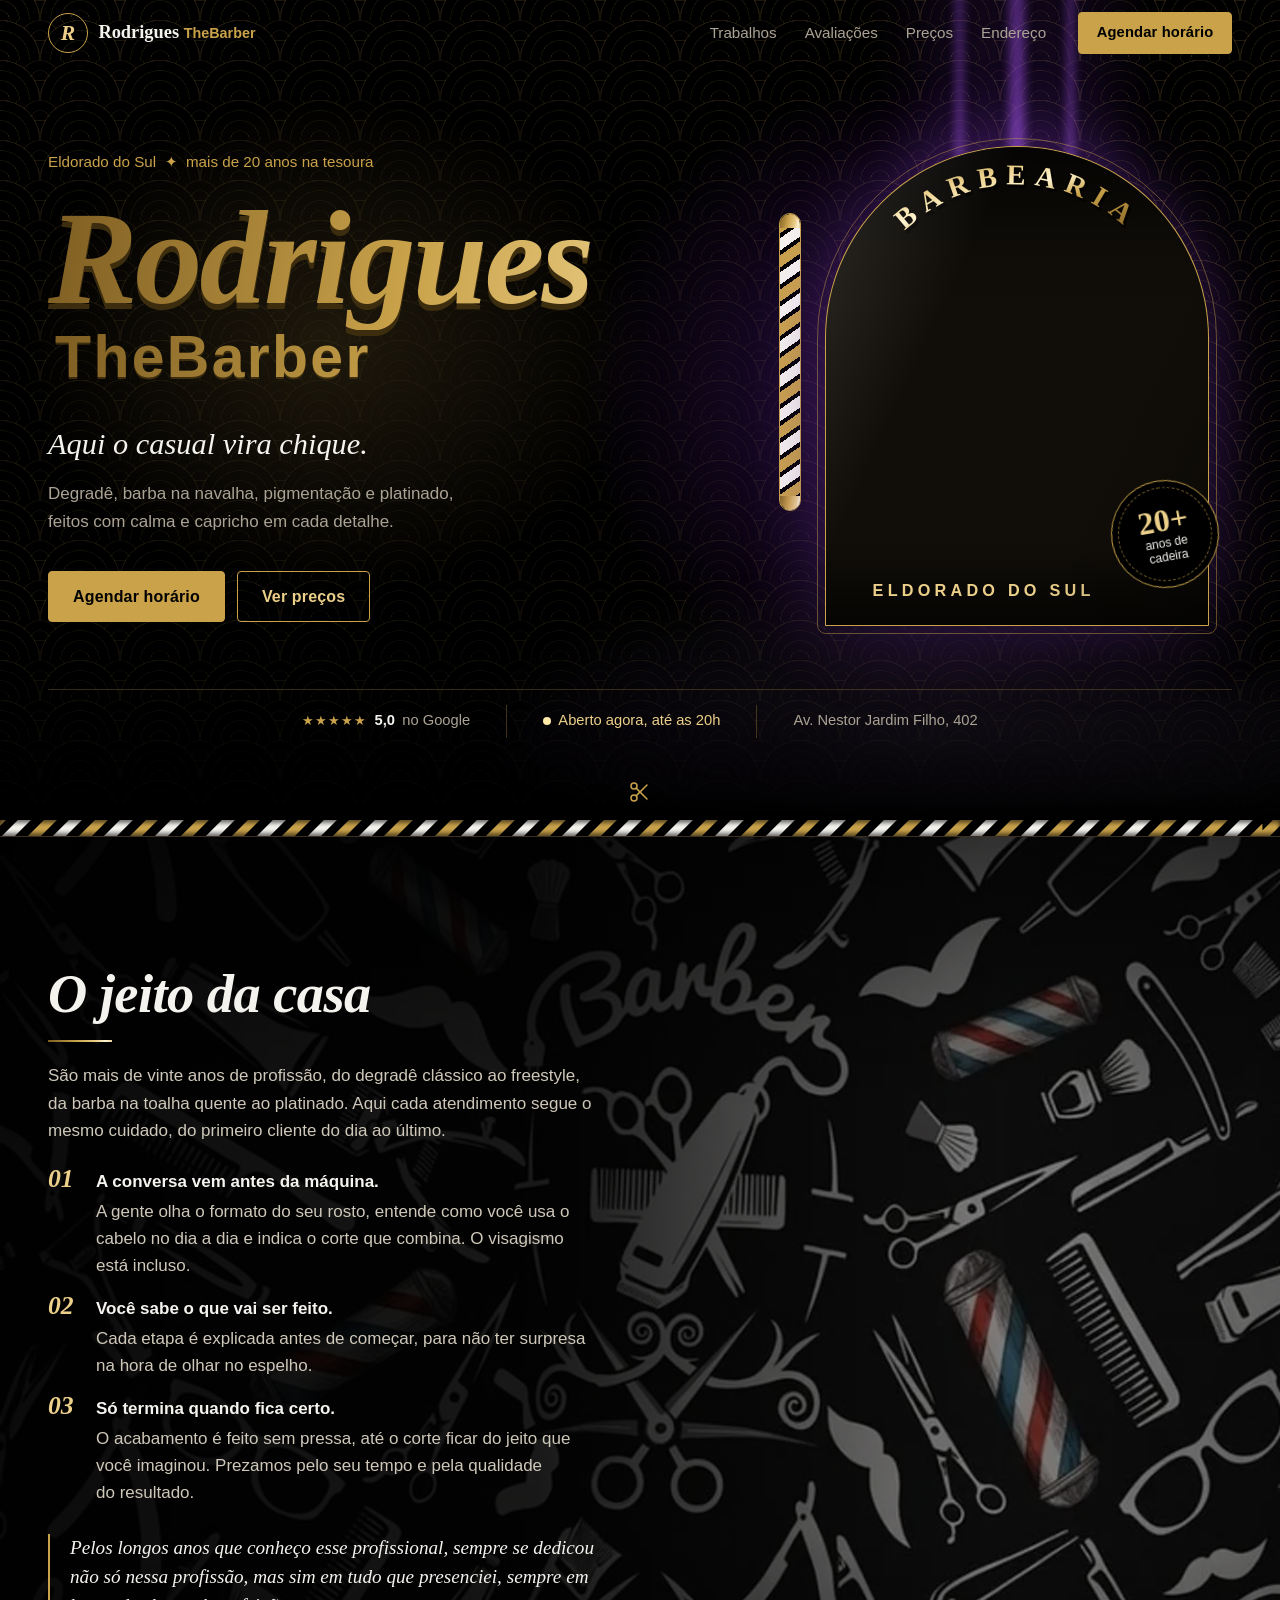
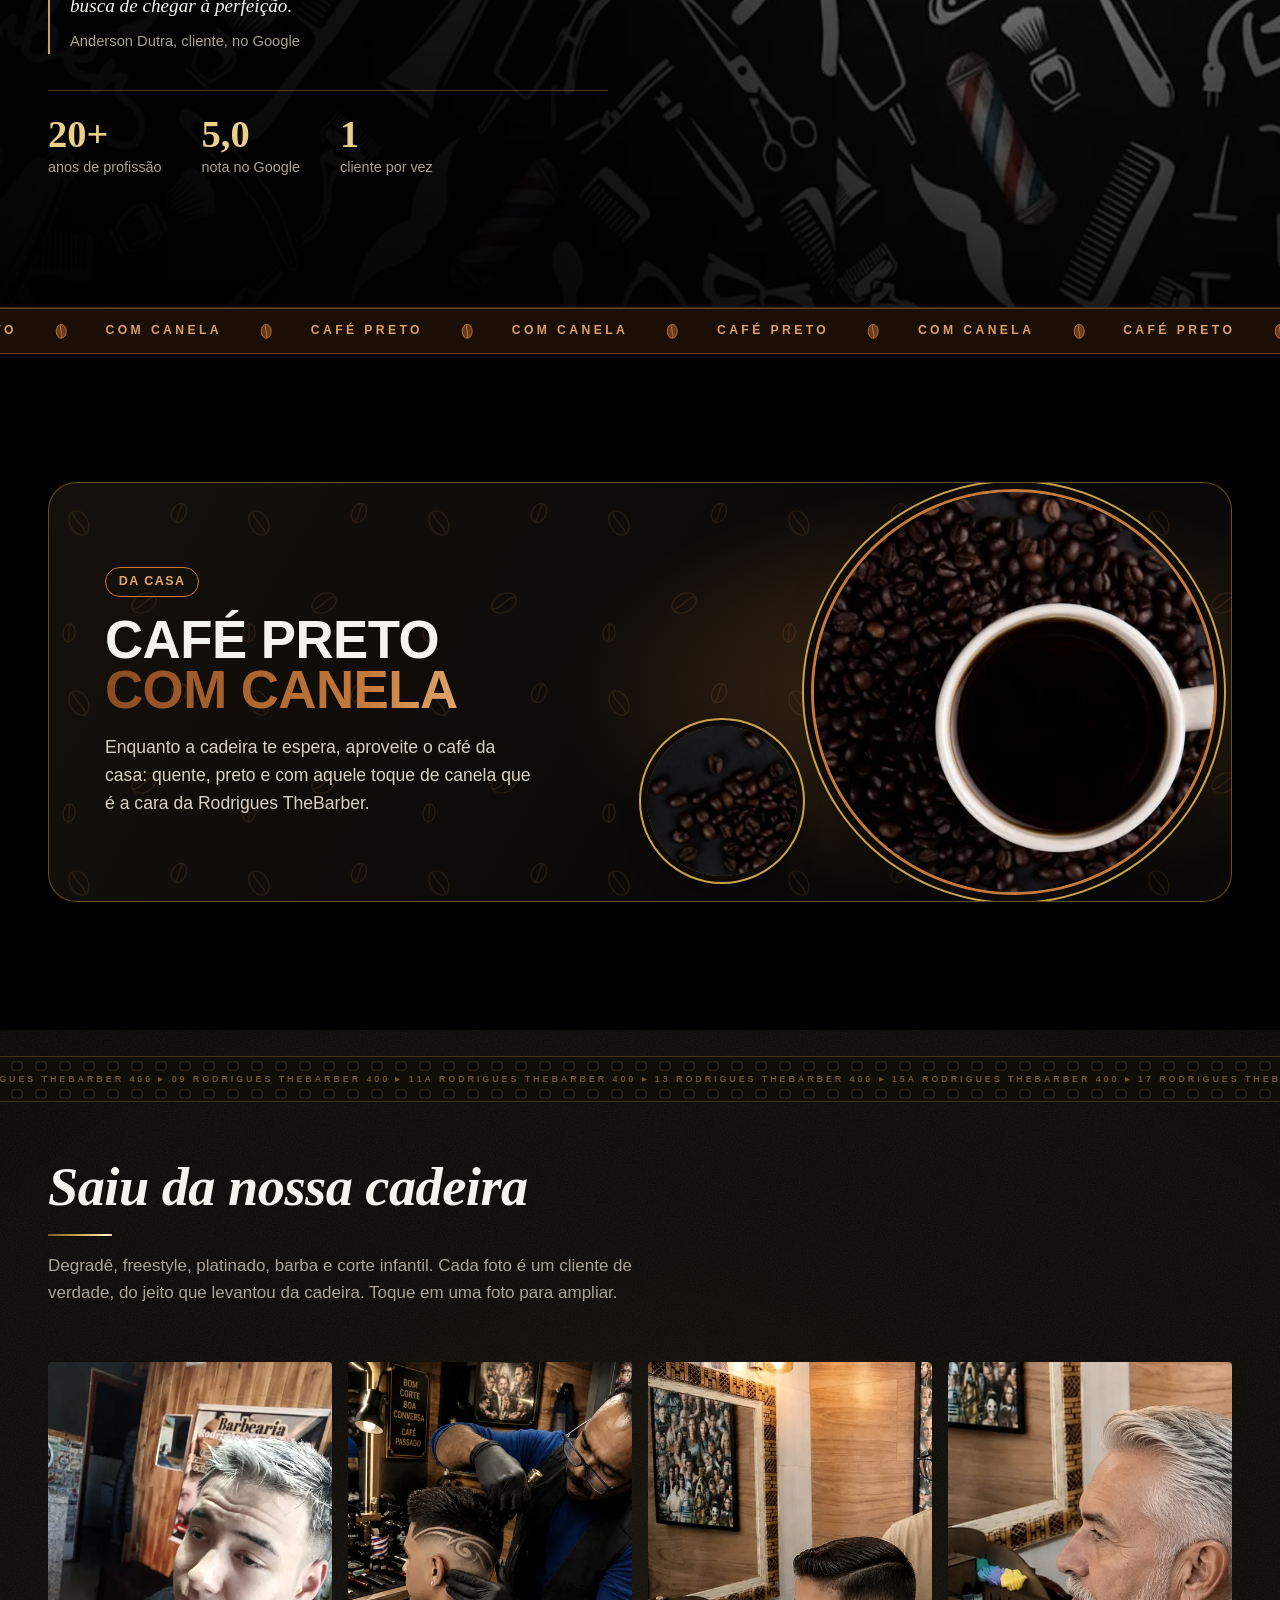
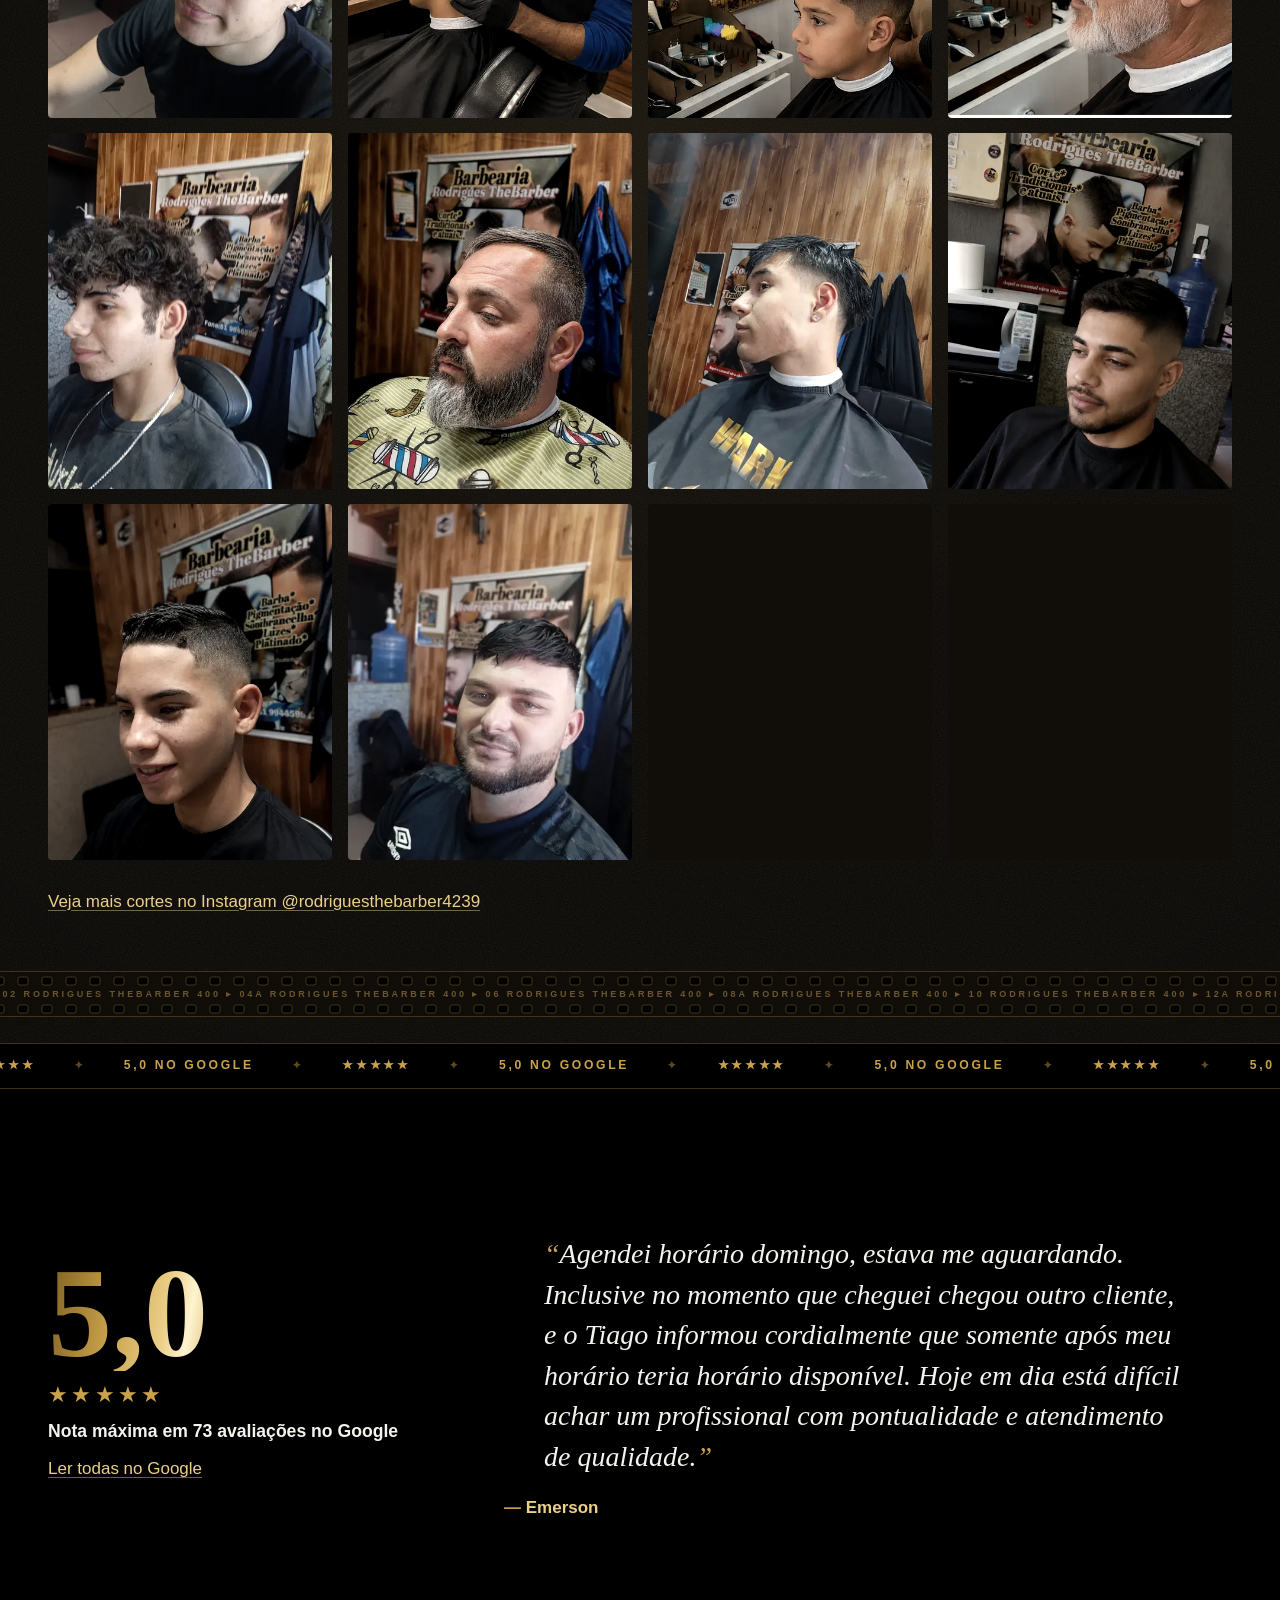
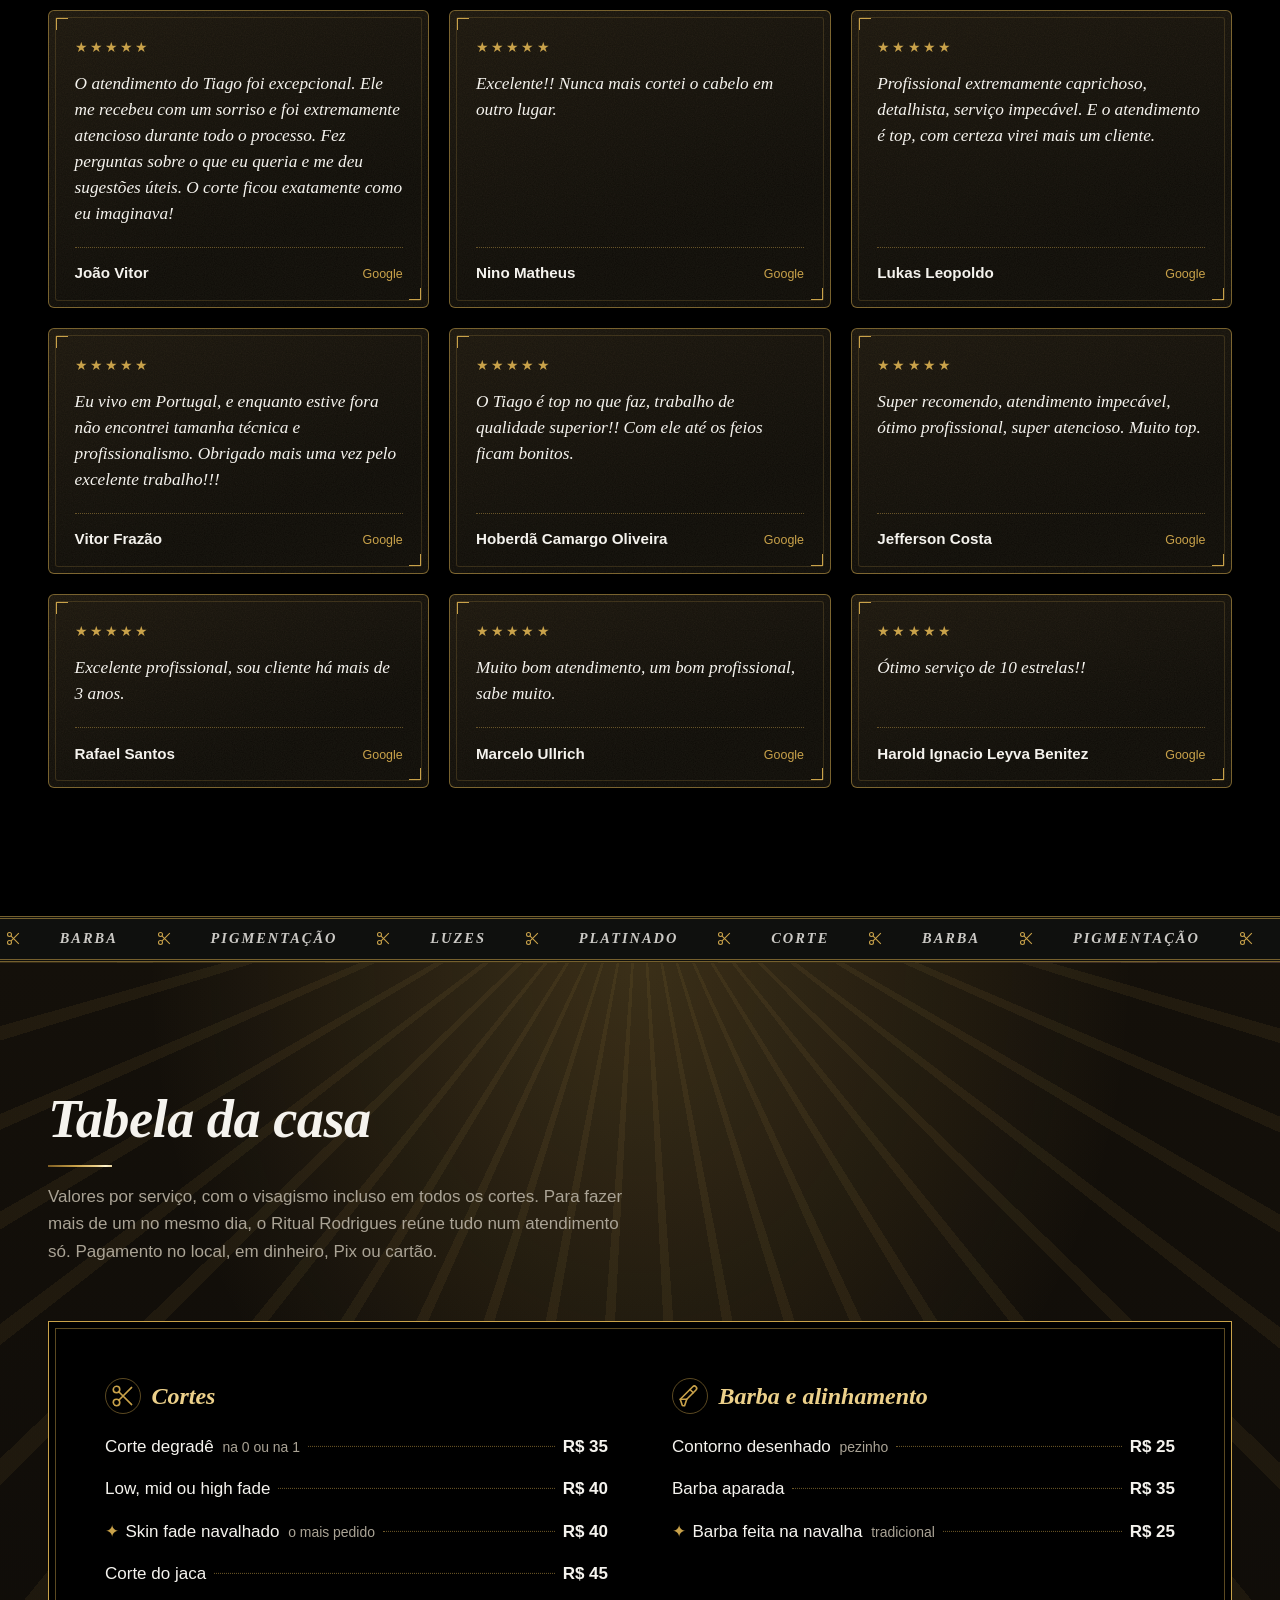
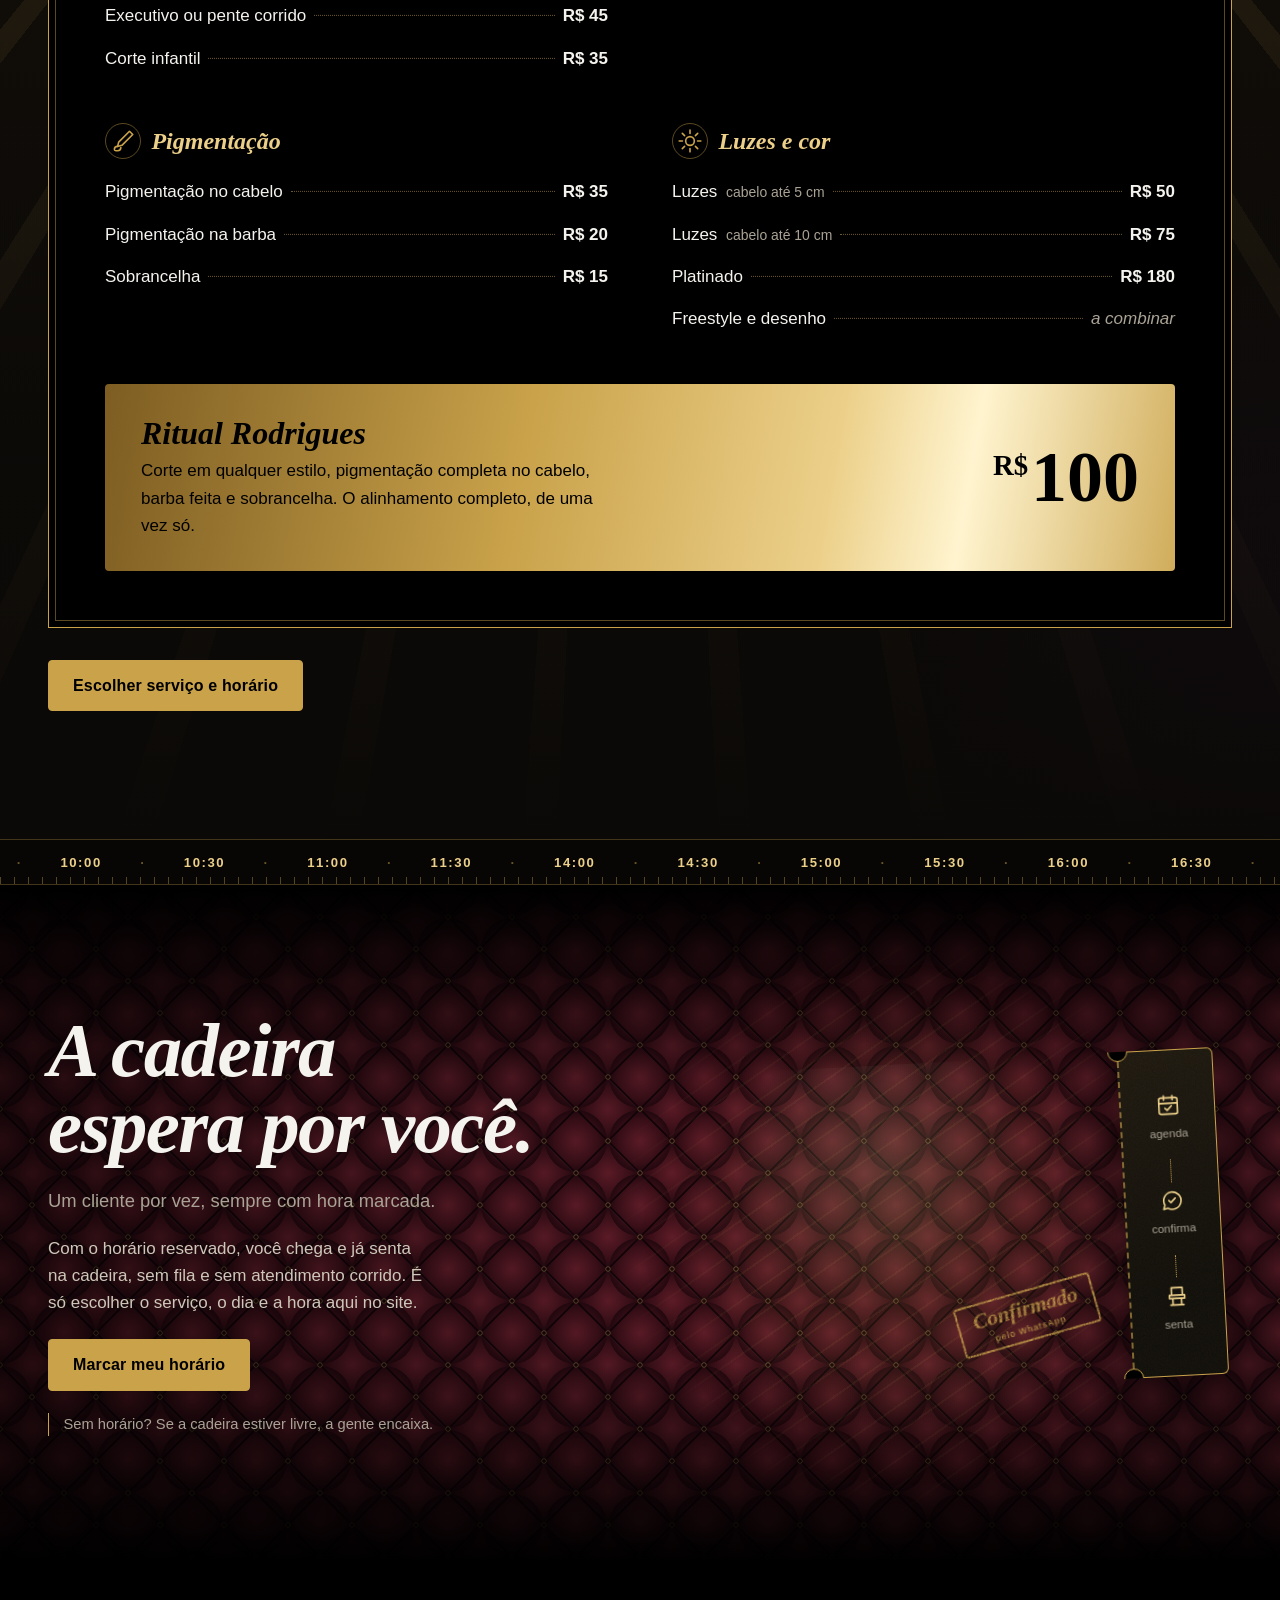
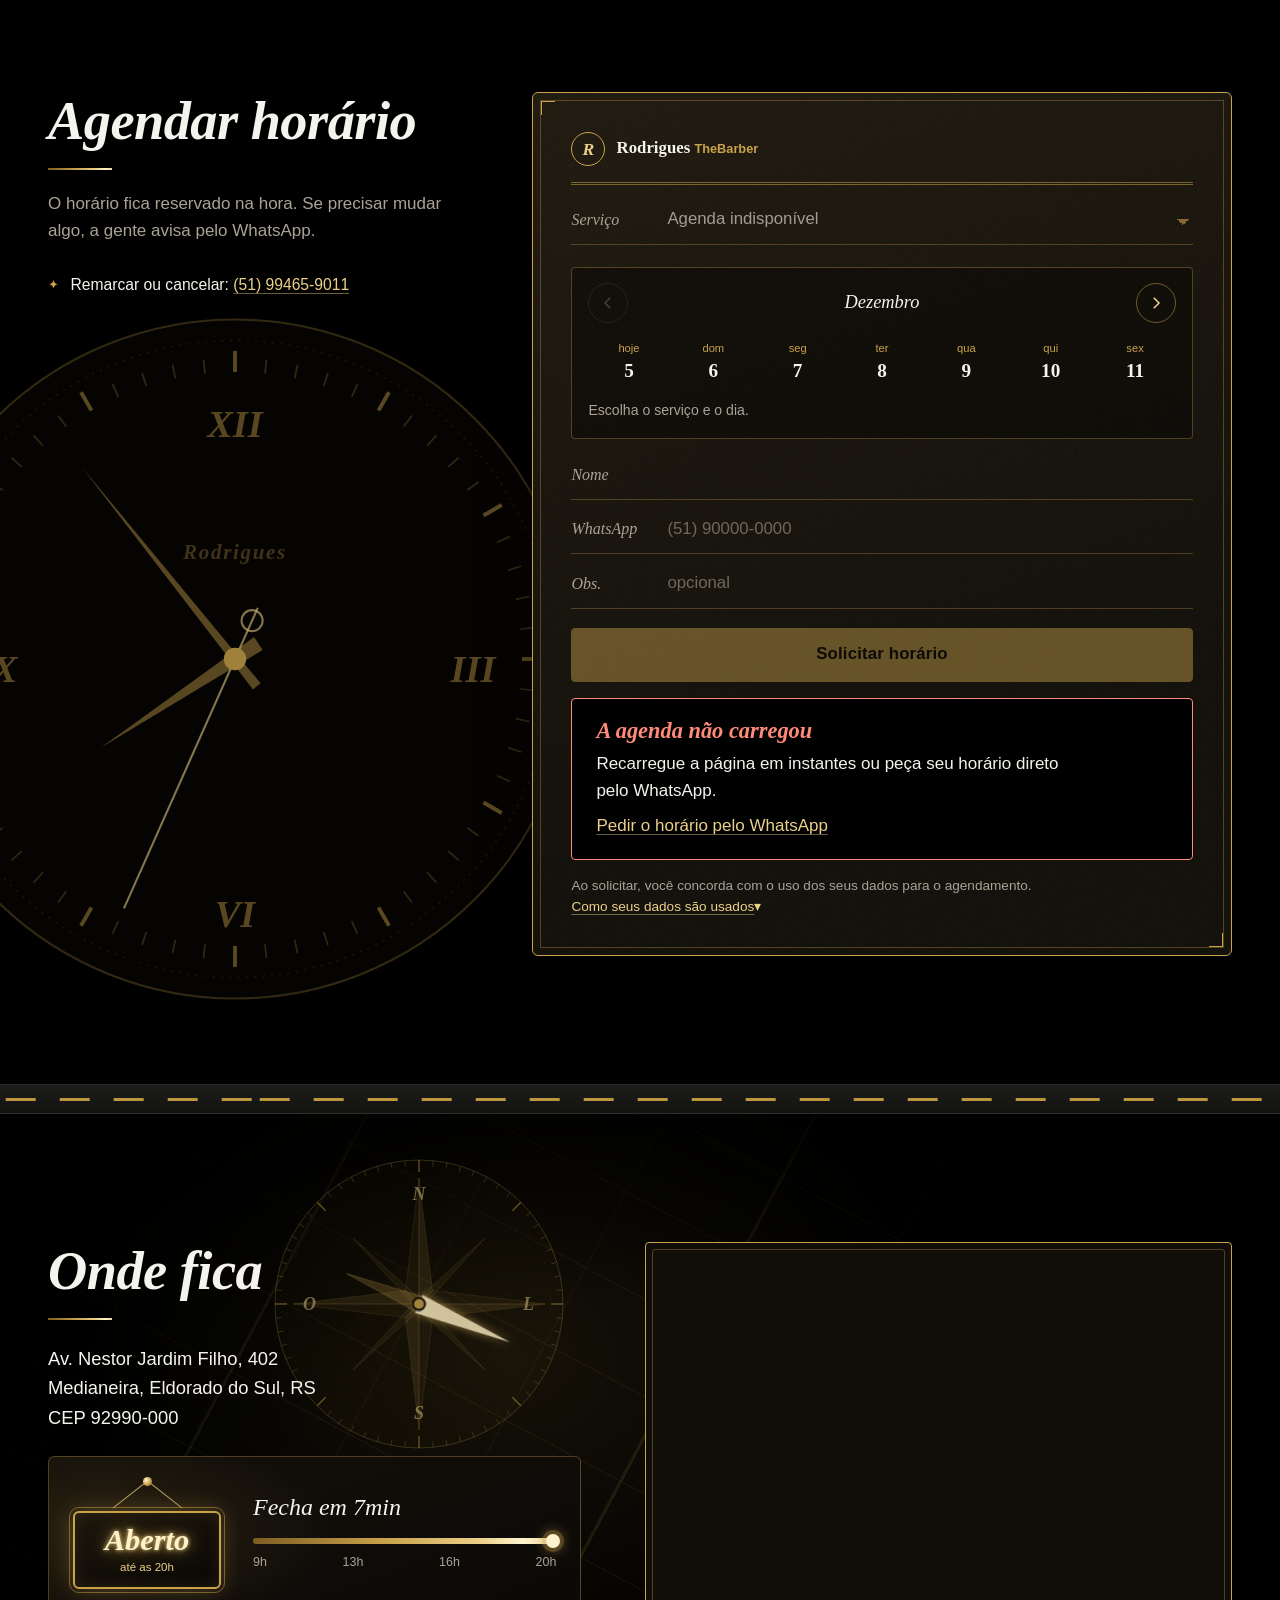
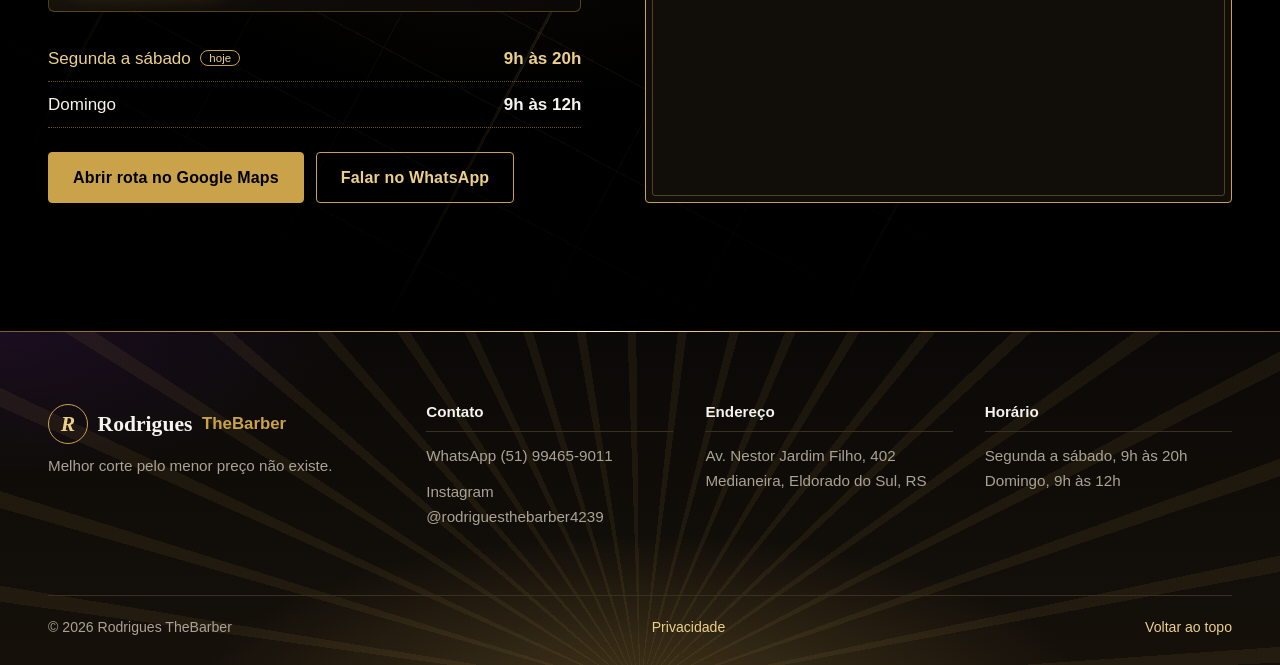
==== commit aaffd130: "Abertura em vitrine com letreiro de folha de ouro e mais texto no site - Abertura: o arco vira vitri" ====
--- a/index.html
+++ b/index.html
@@ -14,7 +14,7 @@
   <meta property="og:title" content="Rodrigues TheBarber">
   <meta property="og:description" content="Aqui o casual vira chique. Corte e barba com hora marcada em Eldorado do Sul.">
   <meta property="og:url" content="https://smoreiraparanhos-web.github.io/rodriguesthebarber/">
-  <meta property="og:image" content="https://smoreiraparanhos-web.github.io/rodriguesthebarber/img/tiago-retrato-900.jpg">
+  <meta property="og:image" content="https://smoreiraparanhos-web.github.io/rodriguesthebarber/img/og-rodrigues.jpg">
   <meta property="og:locale" content="pt_BR">
   <link rel="canonical" href="https://smoreiraparanhos-web.github.io/rodriguesthebarber/">
   <link rel="icon" href="favicon.svg" type="image/svg+xml">
@@ -22,16 +22,16 @@
   <link rel="preconnect" href="https://fonts.googleapis.com">
   <link rel="preconnect" href="https://fonts.gstatic.com" crossorigin>
   <link rel="stylesheet" href="https://fonts.googleapis.com/css2?family=Archivo:wdth,wght@62..125,400..800&family=Bodoni+Moda:ital,opsz,wght@0,6..96,500..800;1,6..96,500..700&family=Nothing+You+Could+Do&display=swap">
-  <link rel="preload" as="image" href="img/tiago-retrato-900.webp" imagesrcset="img/tiago-retrato-480.webp 480w, img/tiago-retrato-900.webp 900w" imagesizes="(min-width: 900px) 34vw, 70vw">
+  <link rel="preload" as="image" href="img/corte-08-900.webp" imagesrcset="img/corte-08-480.webp 480w, img/corte-08-900.webp 900w" imagesizes="(min-width: 900px) 34vw, 70vw">
   <!-- ?v=: aumente o número sempre que mudar o CSS ou o JS, para o navegador baixar a versão nova -->
-  <link rel="stylesheet" href="css/style.css?v=10">
+  <link rel="stylesheet" href="css/style.css?v=11">
   <script>document.documentElement.classList.add('js')</script>
   <script type="application/ld+json">
   {
     "@context": "https://schema.org",
     "@type": "BarberShop",
     "name": "Rodrigues TheBarber",
-    "image": "https://smoreiraparanhos-web.github.io/rodriguesthebarber/img/tiago-retrato-900.jpg",
+    "image": "https://smoreiraparanhos-web.github.io/rodriguesthebarber/img/og-rodrigues.jpg",
     "url": "https://smoreiraparanhos-web.github.io/rodriguesthebarber/",
     "telephone": "+55 51 99465-9011",
     "priceRange": "R$ 15 – R$ 180",
@@ -73,7 +73,7 @@
 
   <main id="conteudo">
     <!-- Abertura: letreiro em folha de ouro, poste giratório e a vitrine em arco,
-         iluminados como o retrato da abertura: feixes violeta e fumaça -->
+         iluminados por feixes violeta e fumaça -->
     <section class="abertura" id="inicio" aria-labelledby="titulo">
       <div class="abertura-luz" aria-hidden="true">
         <span class="fumaca fumaca-1"></span>
@@ -97,13 +97,30 @@
         <span class="feixes"><i></i><i></i><i></i></span>
         <div class="poste"><span class="poste-listras"></span></div>
         <figure class="arco">
-          <img src="img/tiago-retrato-900.webp" srcset="img/tiago-retrato-480.webp 480w, img/tiago-retrato-900.webp 900w" sizes="(min-width: 900px) 34vw, 70vw" width="900" height="1125" alt="" fetchpriority="high">
+          <!-- vitrine de barbearia: os cortes da casa se revezam atrás do vidro -->
+          <div class="vitrine-fotos">
+            <img src="img/corte-08-900.webp" srcset="img/corte-08-480.webp 480w, img/corte-08-900.webp 900w" sizes="(min-width: 900px) 34vw, 70vw" width="900" height="1125" alt="" fetchpriority="high">
+            <img src="img/corte-02-900.webp" srcset="img/corte-02-480.webp 480w, img/corte-02-900.webp 900w" sizes="(min-width: 900px) 34vw, 70vw" width="900" height="1125" alt="" loading="lazy" decoding="async">
+            <img src="img/corte-11-900.webp" srcset="img/corte-11-480.webp 480w, img/corte-11-900.webp 900w" sizes="(min-width: 900px) 34vw, 70vw" width="900" height="1125" alt="" loading="lazy" decoding="async">
+            <img src="img/corte-09-900.webp" srcset="img/corte-09-480.webp 480w, img/corte-09-900.webp 900w" sizes="(min-width: 900px) 34vw, 70vw" width="900" height="1125" alt="" loading="lazy" decoding="async">
+          </div>
+          <!-- letreiro pintado em folha de ouro no vidro, como nas barbearias antigas -->
+          <svg class="vidro-letras" viewBox="0 0 400 500">
+            <defs>
+              <path id="vidro-curva" d="M34 205 A166 166 0 0 1 366 205"/>
+              <linearGradient id="folha-ouro" x1="0" y1="0" x2="1" y2="1">
+                <stop offset="0" stop-color="#7d5d22"/><stop offset=".3" stop-color="#ecd08a"/><stop offset=".45" stop-color="#fff4cf"/><stop offset=".6" stop-color="#c9a24a"/><stop offset="1" stop-color="#7d5d22"/>
+              </linearGradient>
+            </defs>
+            <text class="vidro-titulo"><textPath href="#vidro-curva" startOffset="50%" text-anchor="middle">BARBEARIA</textPath></text>
+            <text class="vidro-sub" x="165" y="470" text-anchor="middle">ELDORADO DO SUL</text>
+          </svg>
+          <span class="vidro-brilho"></span>
         </figure>
         <p class="vitrine-selo">
           <span class="selo-num">20+</span>
           <span class="selo-txt">anos de<br>cadeira</span>
         </p>
-        <p class="assinatura">Rodrigues TheBarber</p>
       </div>
 
       <!-- faixa de informações rápidas no pé da abertura -->
@@ -127,7 +144,12 @@
       <img class="tiago-fundo" src="img/estampa-barbeiro.webp" width="1400" height="1380" alt="" loading="lazy" decoding="async">
       <div class="tiago-texto">
         <h2 id="tiago-titulo" class="titulo">O jeito da casa</h2>
-        <p>São mais de vinte anos de profissão, do degradê clássico ao freestyle, da barba na toalha quente ao platinado. Na Rodrigues TheBarber, a gente conversa antes de pegar a máquina, explica o que vai fazer e só termina quando o corte está do jeito que você imaginou. Prezamos pelo seu tempo e pela qualidade do resultado.</p>
+        <p>São mais de vinte anos de profissão, do degradê clássico ao freestyle, da barba na toalha quente ao platinado. Aqui cada atendimento segue o mesmo cuidado, do primeiro cliente do dia ao último.</p>
+        <ol class="passos">
+          <li><b>A conversa vem antes da máquina.</b> A gente olha o formato do seu rosto, entende como você usa o cabelo no dia a dia e indica o corte que combina. O visagismo está incluso.</li>
+          <li><b>Você sabe o que vai ser feito.</b> Cada etapa é explicada antes de começar, para não ter surpresa na hora de olhar no espelho.</li>
+          <li><b>Só termina quando fica certo.</b> O acabamento é feito sem pressa, até o corte ficar do jeito que você imaginou. Prezamos pelo seu tempo e pela qualidade do resultado.</li>
+        </ol>
         <blockquote>
           <p>Pelos longos anos que conheço esse profissional, sempre se dedicou não só nessa profissão, mas sim em tudo que presenciei, sempre em busca de chegar à perfeição.</p>
           <footer>Anderson Dutra, cliente, no Google</footer>
@@ -164,7 +186,7 @@
       <div class="pelicula pelicula-base" aria-hidden="true"><span class="pelicula-txt"></span></div>
       <div class="secao-cabeca">
         <h2 id="trab-titulo" class="titulo">Saiu da nossa cadeira</h2>
-        <p>Fotos dos clientes logo depois do corte. Toque em uma foto para ampliar.</p>
+        <p>Degradê, freestyle, platinado, barba e corte infantil. Cada foto é um cliente de verdade, do jeito que levantou da cadeira. Toque em uma foto para ampliar.</p>
       </div>
       <!-- fotos escritas aqui para o Google e outras ferramentas enxergarem; a lista em js/main.js precisa ter a mesma ordem -->
       <ul class="galeria recolhida" id="galeria">
@@ -259,7 +281,7 @@
     <section class="precos faixa-carvao" id="precos" aria-labelledby="precos-titulo">
       <div class="secao-cabeca">
         <h2 id="precos-titulo" class="titulo">Tabela da casa</h2>
-        <p>Visagismo incluso: indicamos o corte que combina com o formato do seu rosto. Pagamento no local, em dinheiro, Pix ou cartão.</p>
+        <p>Valores por serviço, com o visagismo incluso em todos os cortes. Para fazer mais de um no mesmo dia, o Ritual Rodrigues reúne tudo num atendimento só. Pagamento no local, em dinheiro, Pix ou cartão.</p>
       </div>
 
       <div class="quadro">
@@ -318,6 +340,7 @@
       <div class="hm-texto">
         <h2 id="hm-titulo" class="hm-titulo">A cadeira espera por você.</h2>
         <p class="hm-sub">Um cliente por vez, sempre com hora marcada.</p>
+        <p class="hm-texto-extra">Com o horário reservado, você chega e já senta na cadeira, sem fila e sem atendimento corrido. É só escolher o serviço, o dia e a hora aqui no site.</p>
         <a class="botao botao-ouro" href="#agendar">Marcar meu horário</a>
         <p class="hm-encaixe">Sem horário? Se a cadeira estiver livre, a gente encaixa.</p>
       </div>
@@ -370,7 +393,6 @@
         <p>O horário fica reservado na hora. Se precisar mudar algo, a gente avisa pelo WhatsApp.</p>
         <ul class="agendar-info">
           <li>Remarcar ou cancelar: <a class="link-ouro" href="https://wa.me/5551994659011" target="_blank" rel="noopener noreferrer">(51) 99465-9011</a></li>
-          <li>Pagamento no local: dinheiro, Pix ou cartão</li>
         </ul>
       </div>
 
@@ -547,6 +569,6 @@
     <button type="button" class="seta seta-prox" aria-label="Próxima foto"><svg viewBox="0 0 24 24" aria-hidden="true"><path d="m9 5 7 7-7 7"/></svg></button>
   </dialog>
 
-  <script src="js/main.js?v=10" type="module"></script>
+  <script src="js/main.js?v=11" type="module"></script>
 </body>
 </html>
--- a/css/style.css
+++ b/css/style.css
@@ -302,10 +302,85 @@
 .arco {
   box-shadow: 0 0 90px -12px rgba(150, 70, 225, .45), 0 30px 60px -20px rgba(0, 0, 0, .9);
 }
-.arco img {
+/* vitrine: os cortes se revezam atrás do vidro, com um leve zoom de vitrine iluminada */
+.vitrine-fotos { position: absolute; inset: 0; }
+.vitrine-fotos img {
+  position: absolute;
+  inset: 0;
   width: 100%;
   height: 100%;
   object-fit: cover;
+  opacity: 0;
+}
+.vitrine-fotos img:first-child { opacity: 1; }
+@media (prefers-reduced-motion: no-preference) {
+  .vitrine-fotos img { animation: vitrine-troca 24s ease-in-out infinite; }
+  .vitrine-fotos img:nth-child(2) { animation-delay: 6s; }
+  .vitrine-fotos img:nth-child(3) { animation-delay: 12s; }
+  .vitrine-fotos img:nth-child(4) { animation-delay: 18s; }
+  .vitrine-fotos img:first-child { opacity: 0; animation-name: vitrine-troca-1; }
+}
+@keyframes vitrine-troca {
+  0% { opacity: 0; transform: scale(1.1); }
+  6% { opacity: 1; }
+  25% { opacity: 1; }
+  31% { opacity: 0; transform: scale(1); }
+  100% { opacity: 0; transform: scale(1); }
+}
+/* a primeira já começa visível, sem tela vazia na abertura */
+@keyframes vitrine-troca-1 {
+  0% { opacity: 1; transform: scale(1.06); }
+  25% { opacity: 1; }
+  31% { opacity: 0; transform: scale(1); }
+  94% { opacity: 0; transform: scale(1.1); }
+  100% { opacity: 1; transform: scale(1.06); }
+}
+
+/* letreiro em folha de ouro pintado no vidro, com sombra preta de letrista */
+.arco::before {
+  content: "";
+  position: absolute;
+  inset: 0;
+  z-index: 1;
+  background:
+    linear-gradient(to bottom, rgba(0, 0, 0, .7) 0%, rgba(0, 0, 0, .15) 22%, transparent 34%),
+    linear-gradient(to top, rgba(0, 0, 0, .7) 0%, transparent 18%);
+  pointer-events: none;
+}
+.vidro-letras { position: absolute; inset: 0; z-index: 2; width: 100%; height: 100%; pointer-events: none; }
+.vidro-titulo {
+  font-family: var(--serif);
+  font-weight: 800;
+  font-size: 30px;
+  letter-spacing: .3em;
+  fill: url(#folha-ouro);
+  stroke: #120d05;
+  stroke-width: 1.2px;
+  paint-order: stroke;
+  filter: drop-shadow(2px 3px 0 rgba(0, 0, 0, .65));
+}
+.vidro-sub {
+  font-family: var(--sans);
+  font-weight: 700;
+  font-size: 17px;
+  letter-spacing: .26em;
+  fill: var(--ouro-claro);
+}
+/* reflexo de luz que atravessa o vidro de tempos em tempos */
+.vidro-brilho {
+  position: absolute;
+  inset: 0;
+  z-index: 3;
+  background: linear-gradient(105deg, transparent 35%, rgba(255, 255, 255, .16) 47%, rgba(255, 255, 255, .05) 53%, transparent 62%);
+  transform: translateX(-130%);
+  pointer-events: none;
+}
+@media (prefers-reduced-motion: no-preference) {
+  .vidro-brilho { animation: vidro-brilho 8s ease-in-out 2.4s infinite; }
+}
+@keyframes vidro-brilho {
+  0% { transform: translateX(-130%); }
+  22%, 100% { transform: translateX(130%); }
 }
 
 /* luz do retrato levada para a abertura: brilho violeta, feixes e fumaça */
@@ -411,6 +486,7 @@
   /* reflexo do vidro da vitrine */
   content: "";
   position: absolute;
+  z-index: 3;
   inset: 0;
   background: linear-gradient(115deg, rgba(255, 255, 255, .13) 0%, transparent 32%, transparent 70%, rgba(0, 0, 0, .35) 100%);
   pointer-events: none;
@@ -672,6 +748,24 @@
   text-wrap: balance;
 }
 .hm-sub { color: var(--cinza); font-size: 1.15rem; margin-bottom: .4rem; }
+.hm-texto-extra { color: #cfc8ba; max-width: 40ch; margin-top: -.6rem; }
+
+/* passos do atendimento em "O jeito da casa": números em ouro, como no quadro */
+.passos { list-style: none; counter-reset: passo; margin: .25rem 0 0; padding: 0; display: grid; gap: 1rem; max-width: 58ch; }
+.passos li { counter-increment: passo; position: relative; padding-left: 3rem; color: #cfc8ba; }
+.passos li::before {
+  content: counter(passo, decimal-leading-zero);
+  position: absolute;
+  left: 0;
+  top: -.15rem;
+  font-family: var(--serif);
+  font-style: italic;
+  font-weight: 700;
+  font-size: 1.6rem;
+  line-height: 1;
+  color: var(--ouro-claro);
+}
+.passos b { display: block; color: var(--branco); font-weight: 700; margin-bottom: .15rem; }
 .hm-encaixe {
   color: var(--cinza);
   font-size: .92rem;
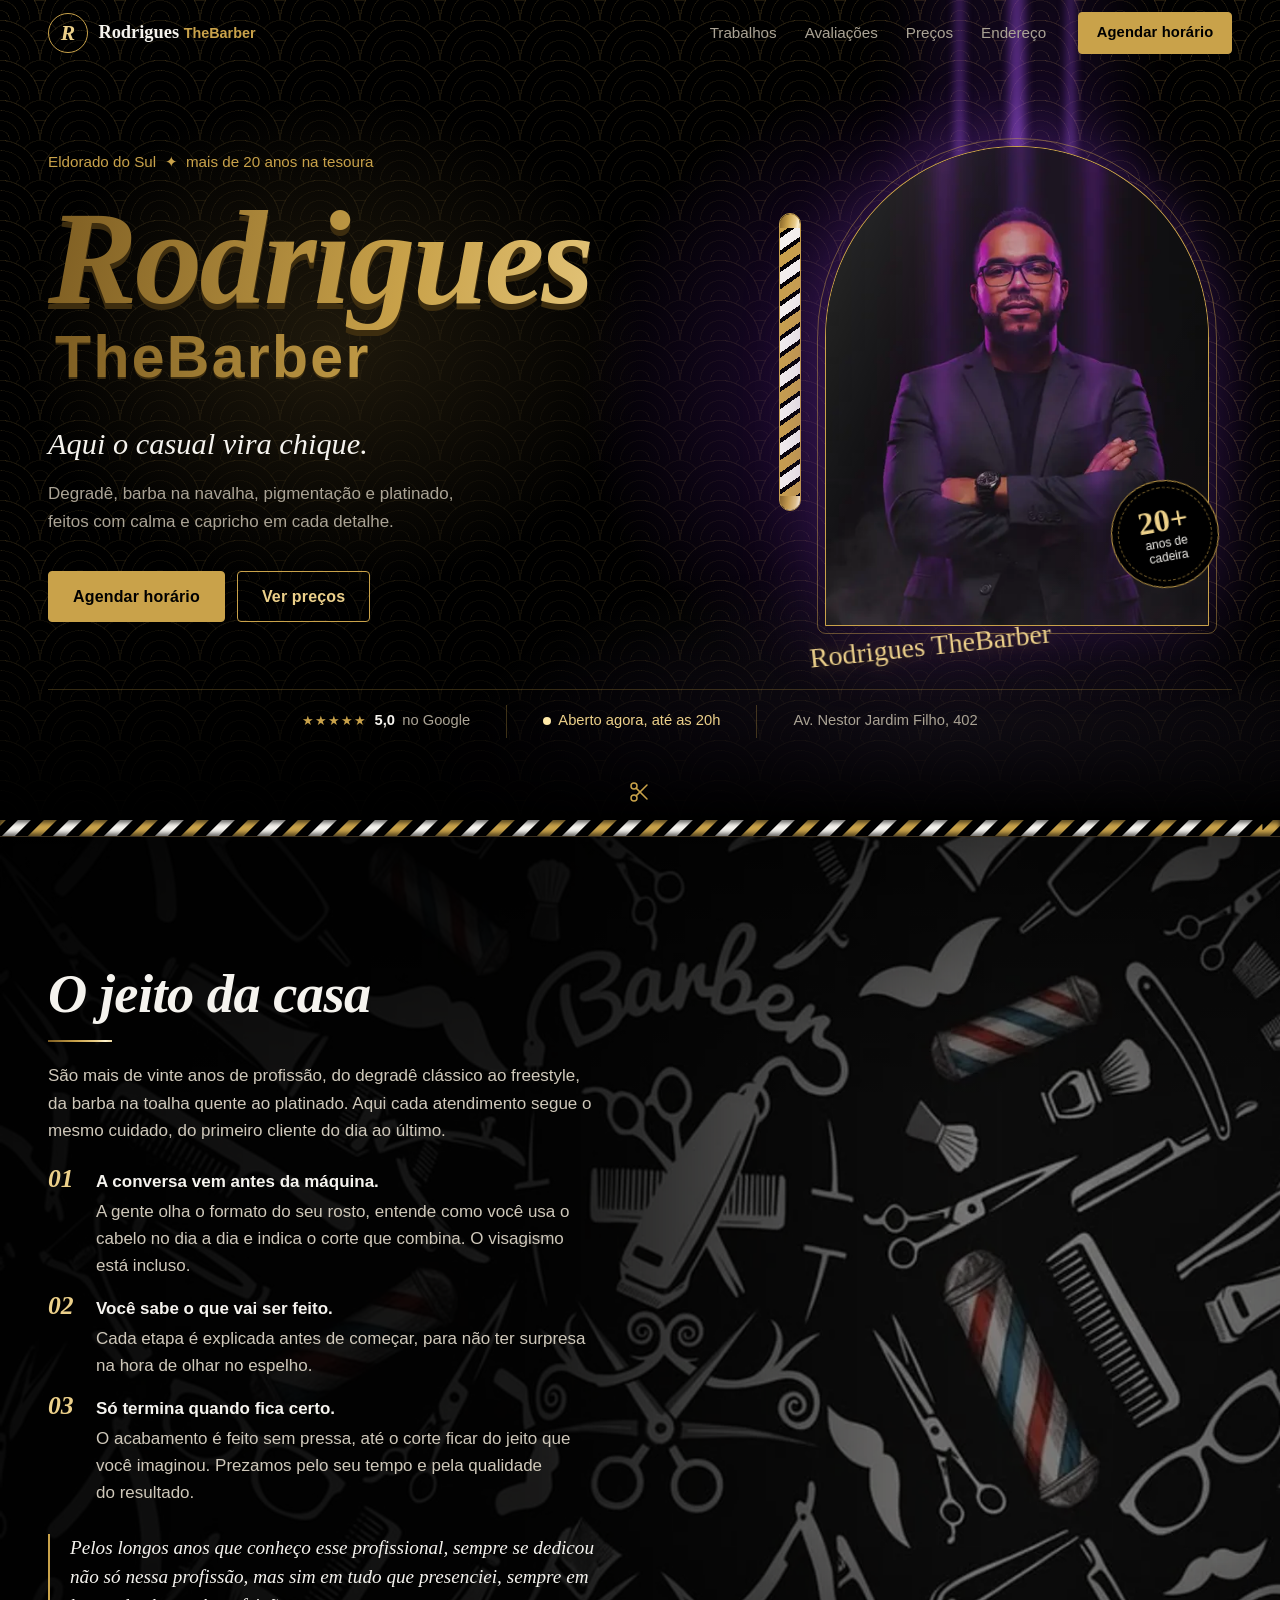
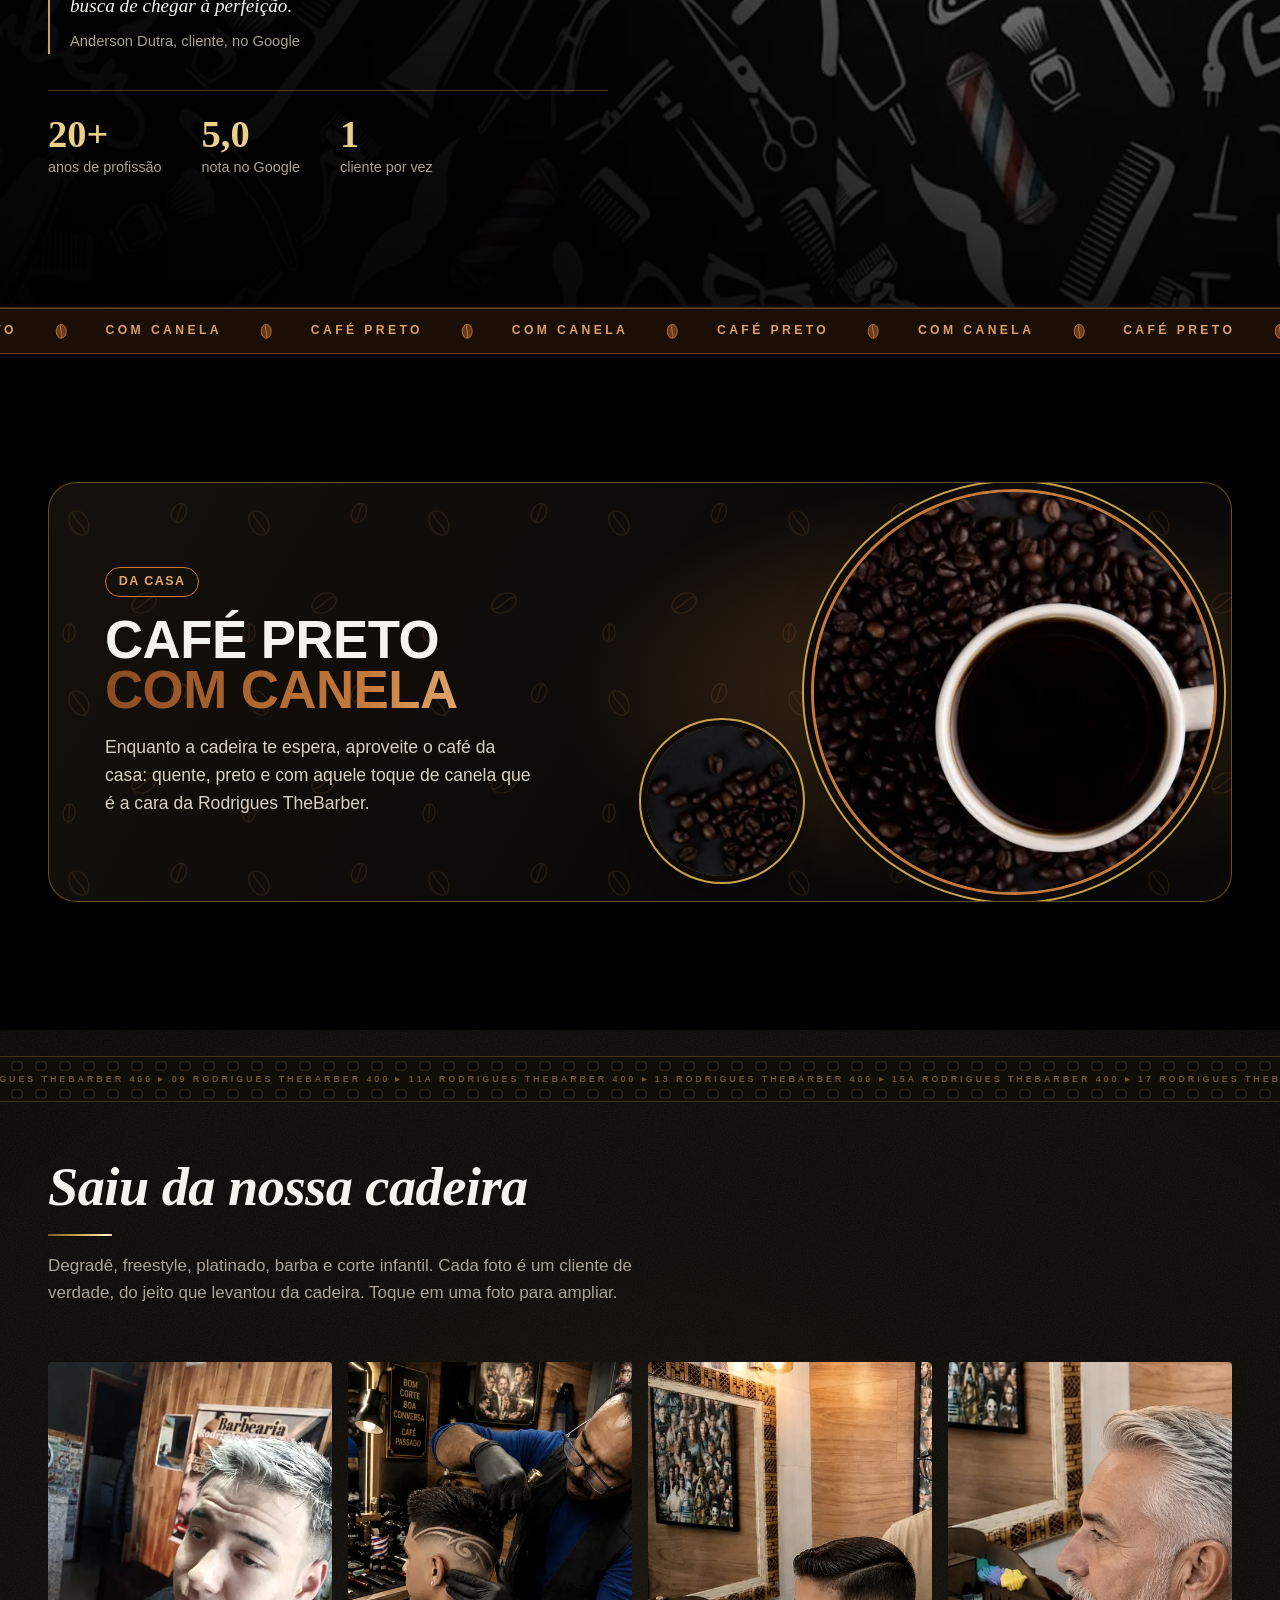
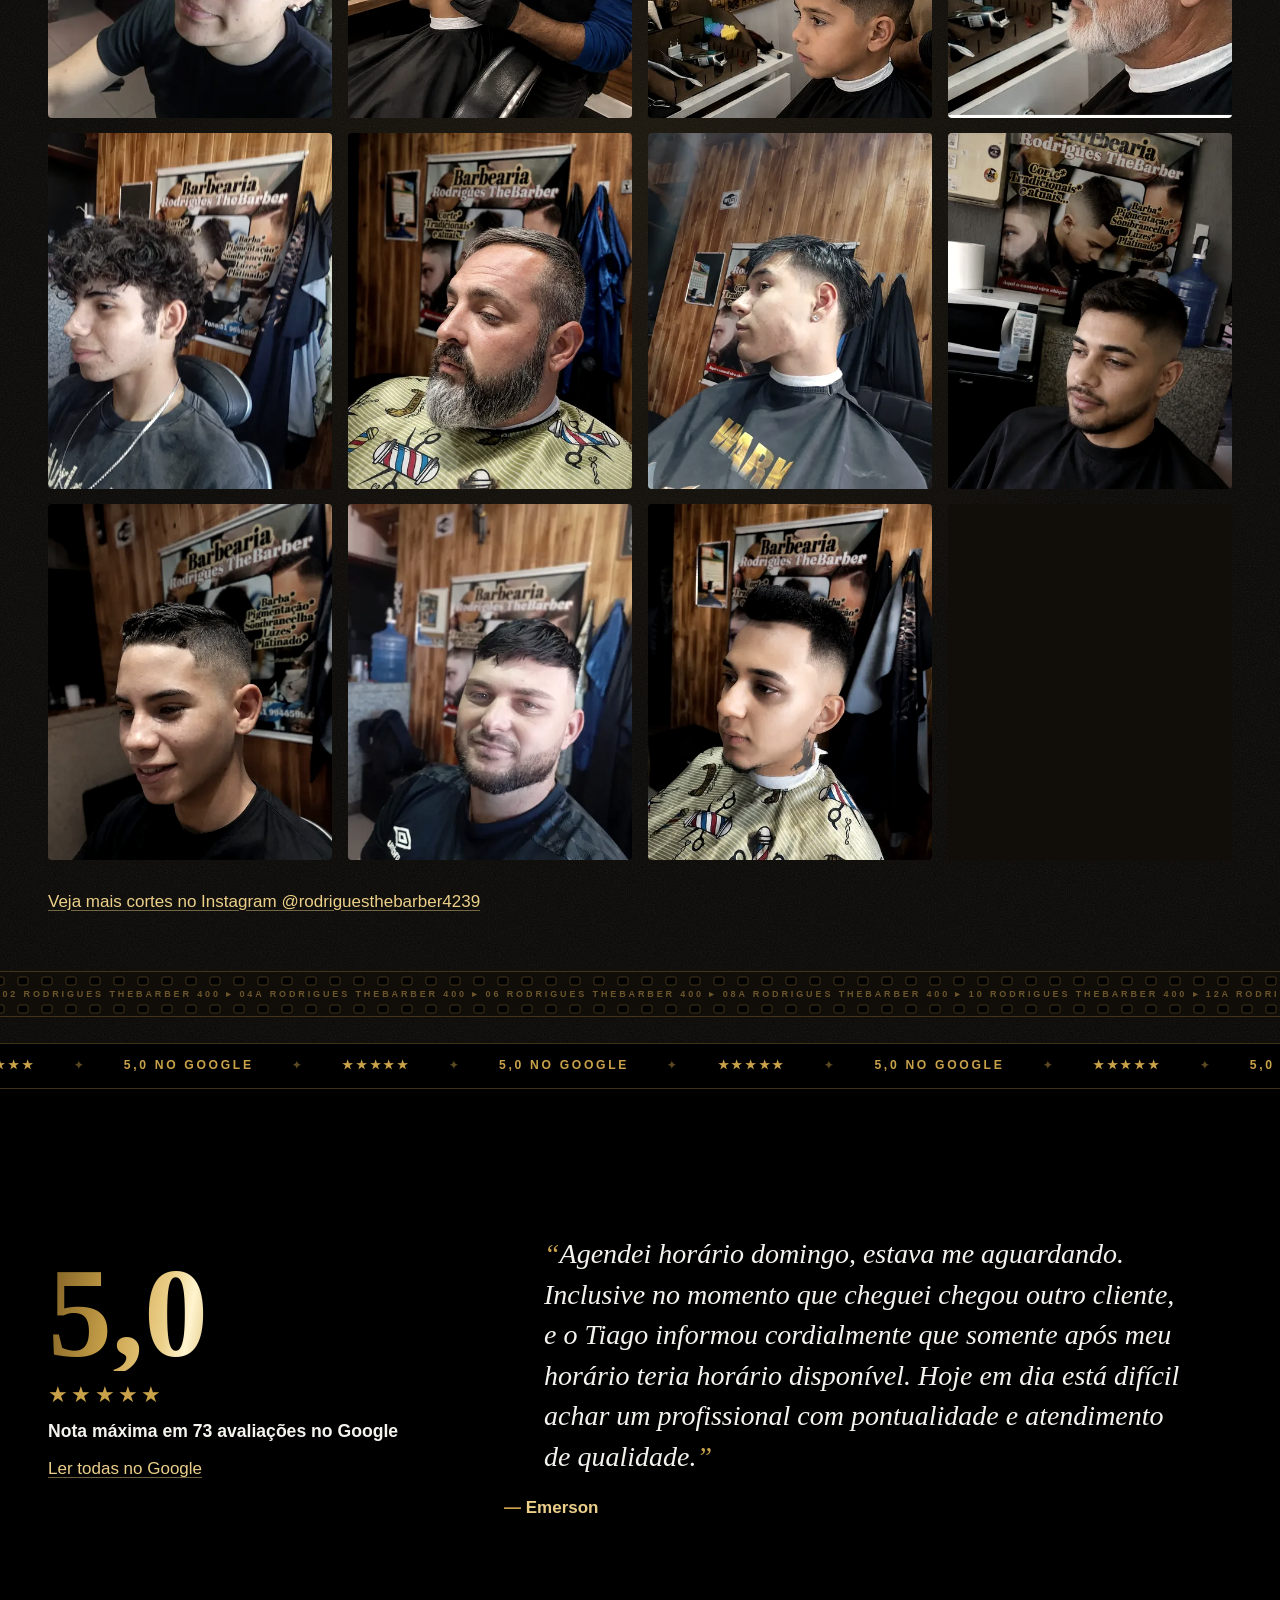
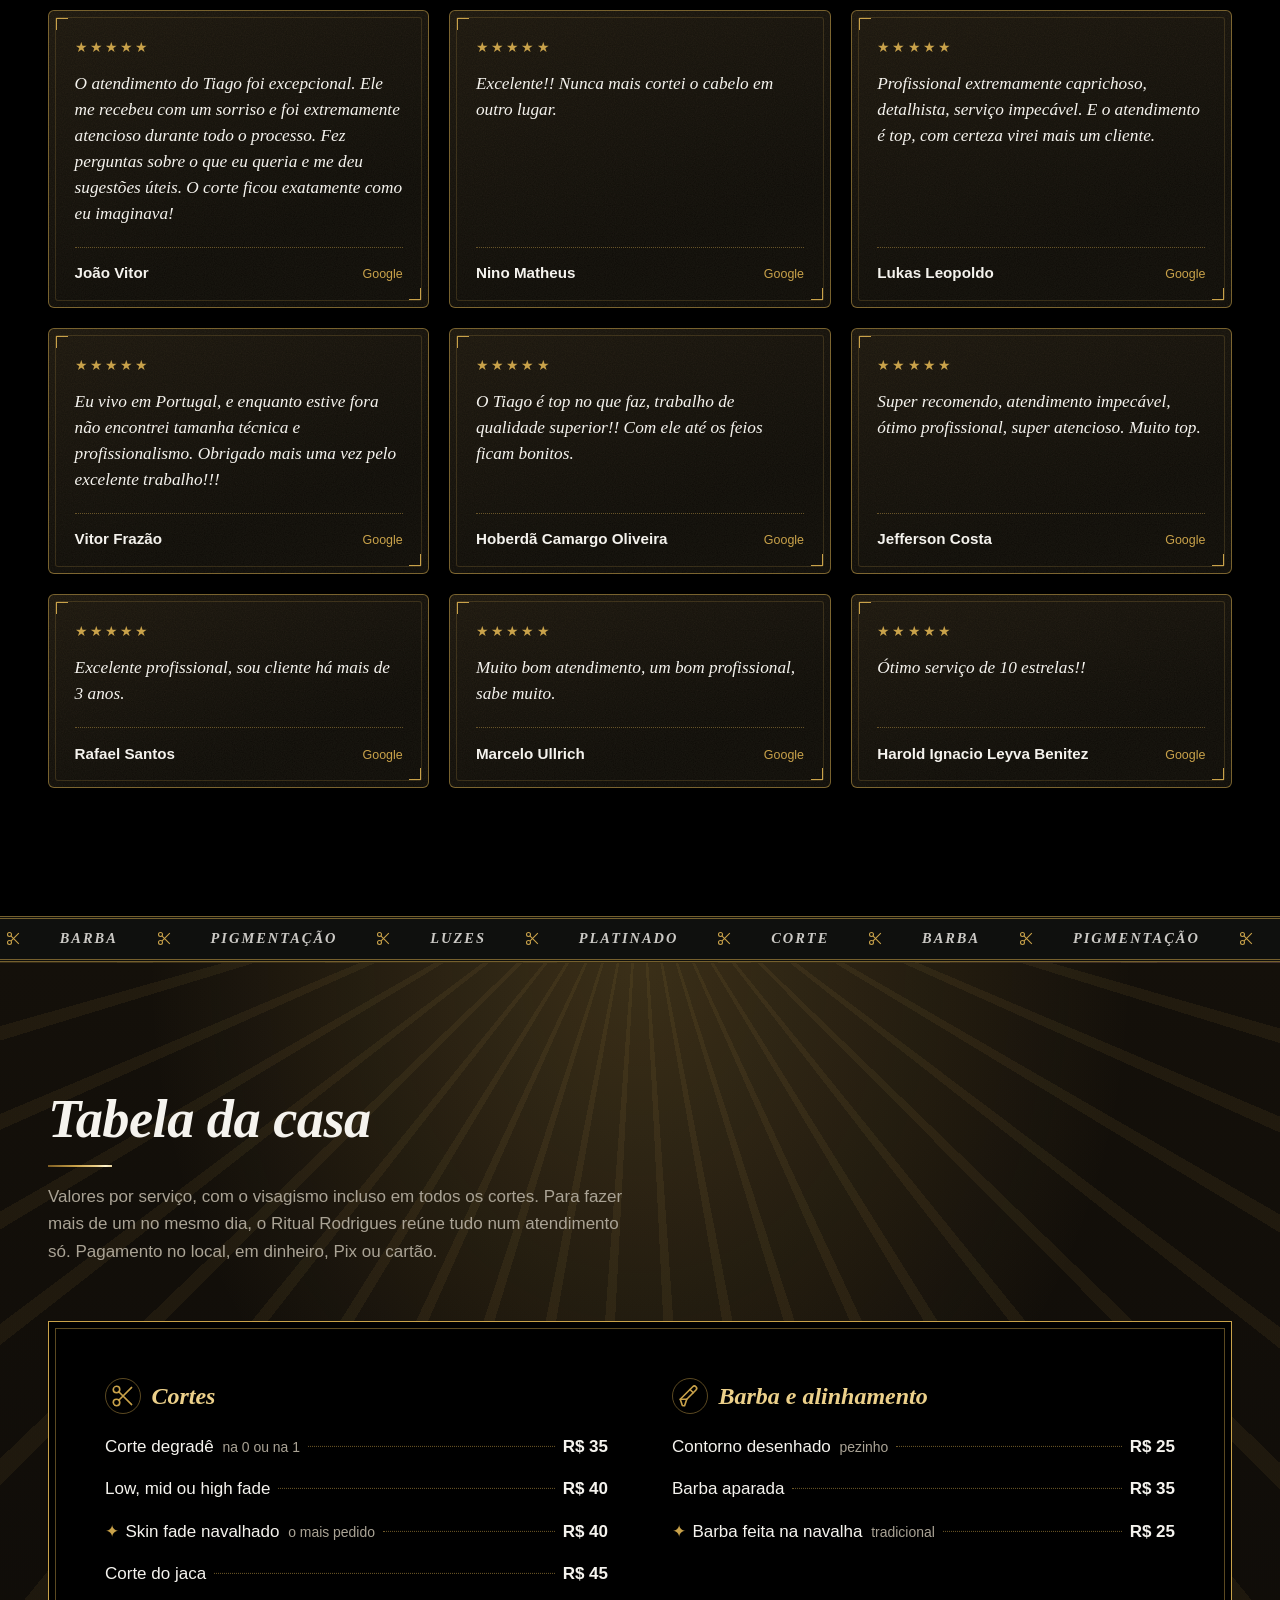
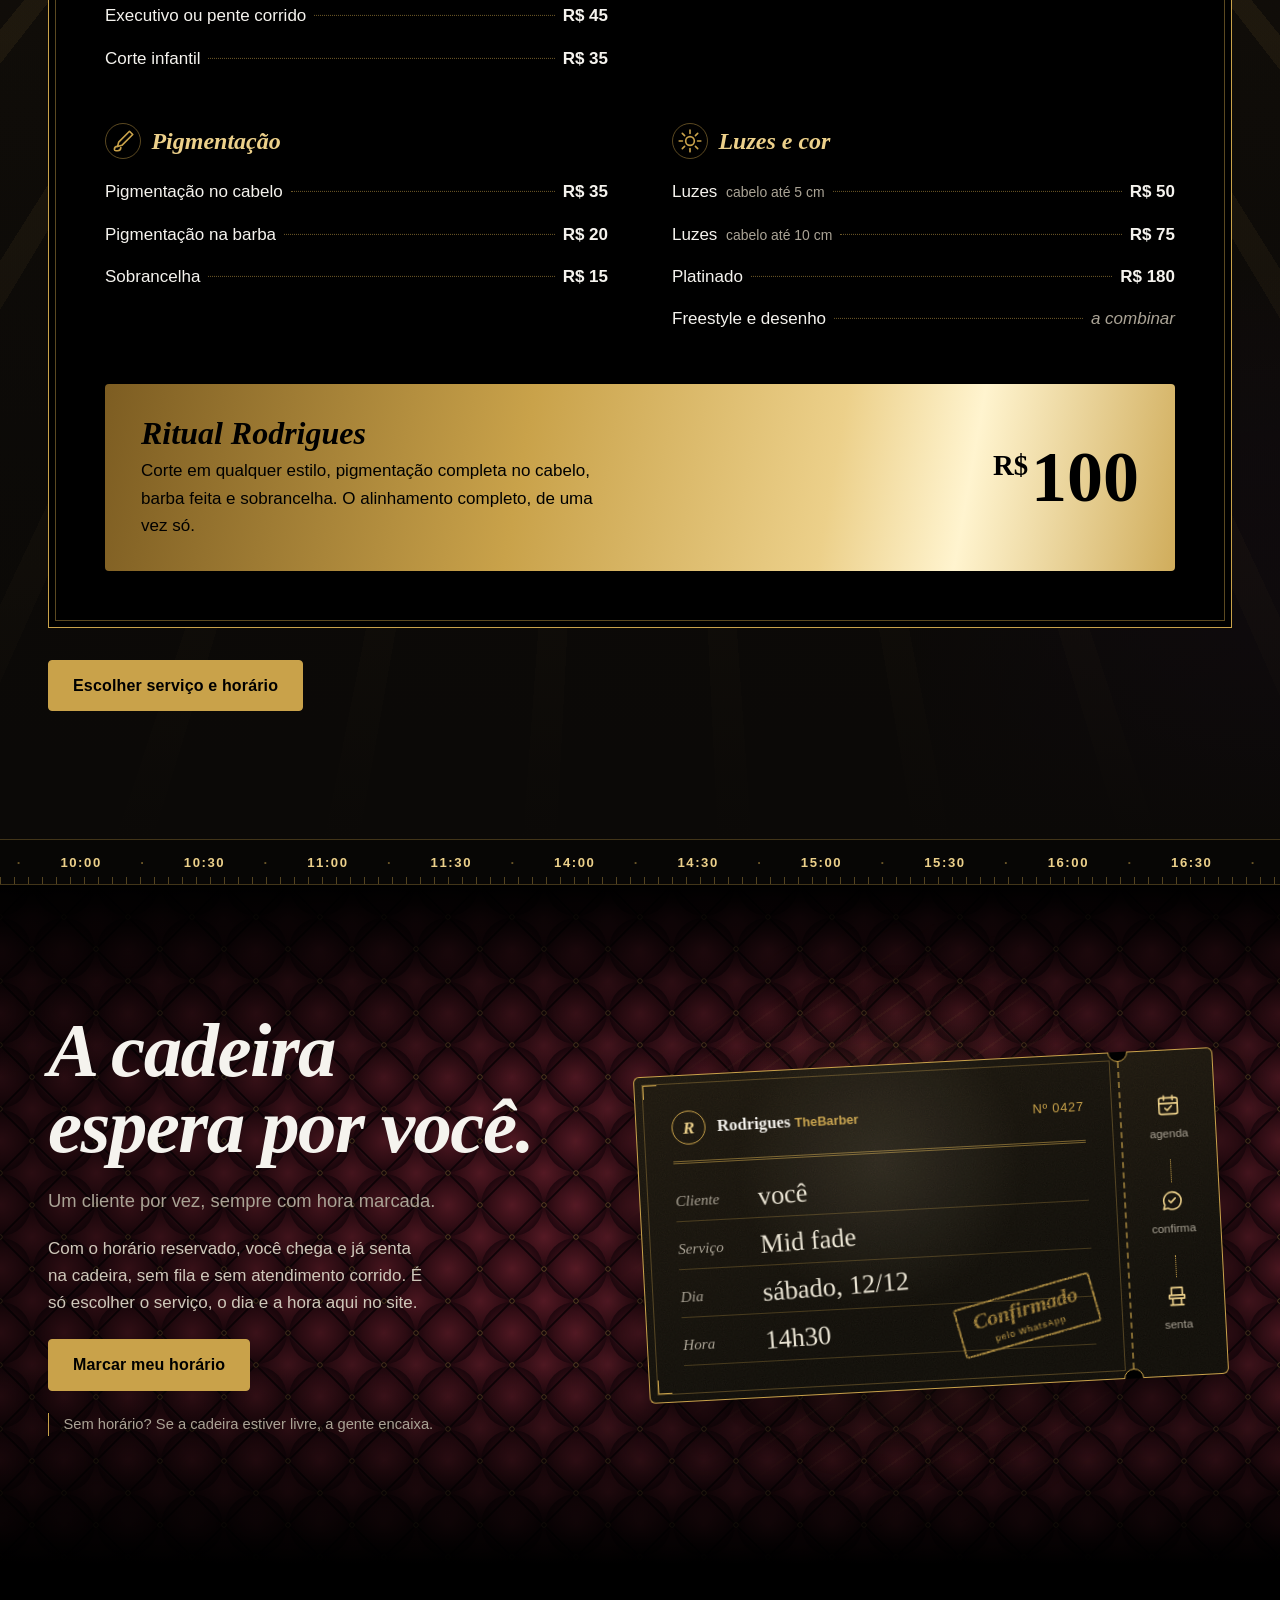
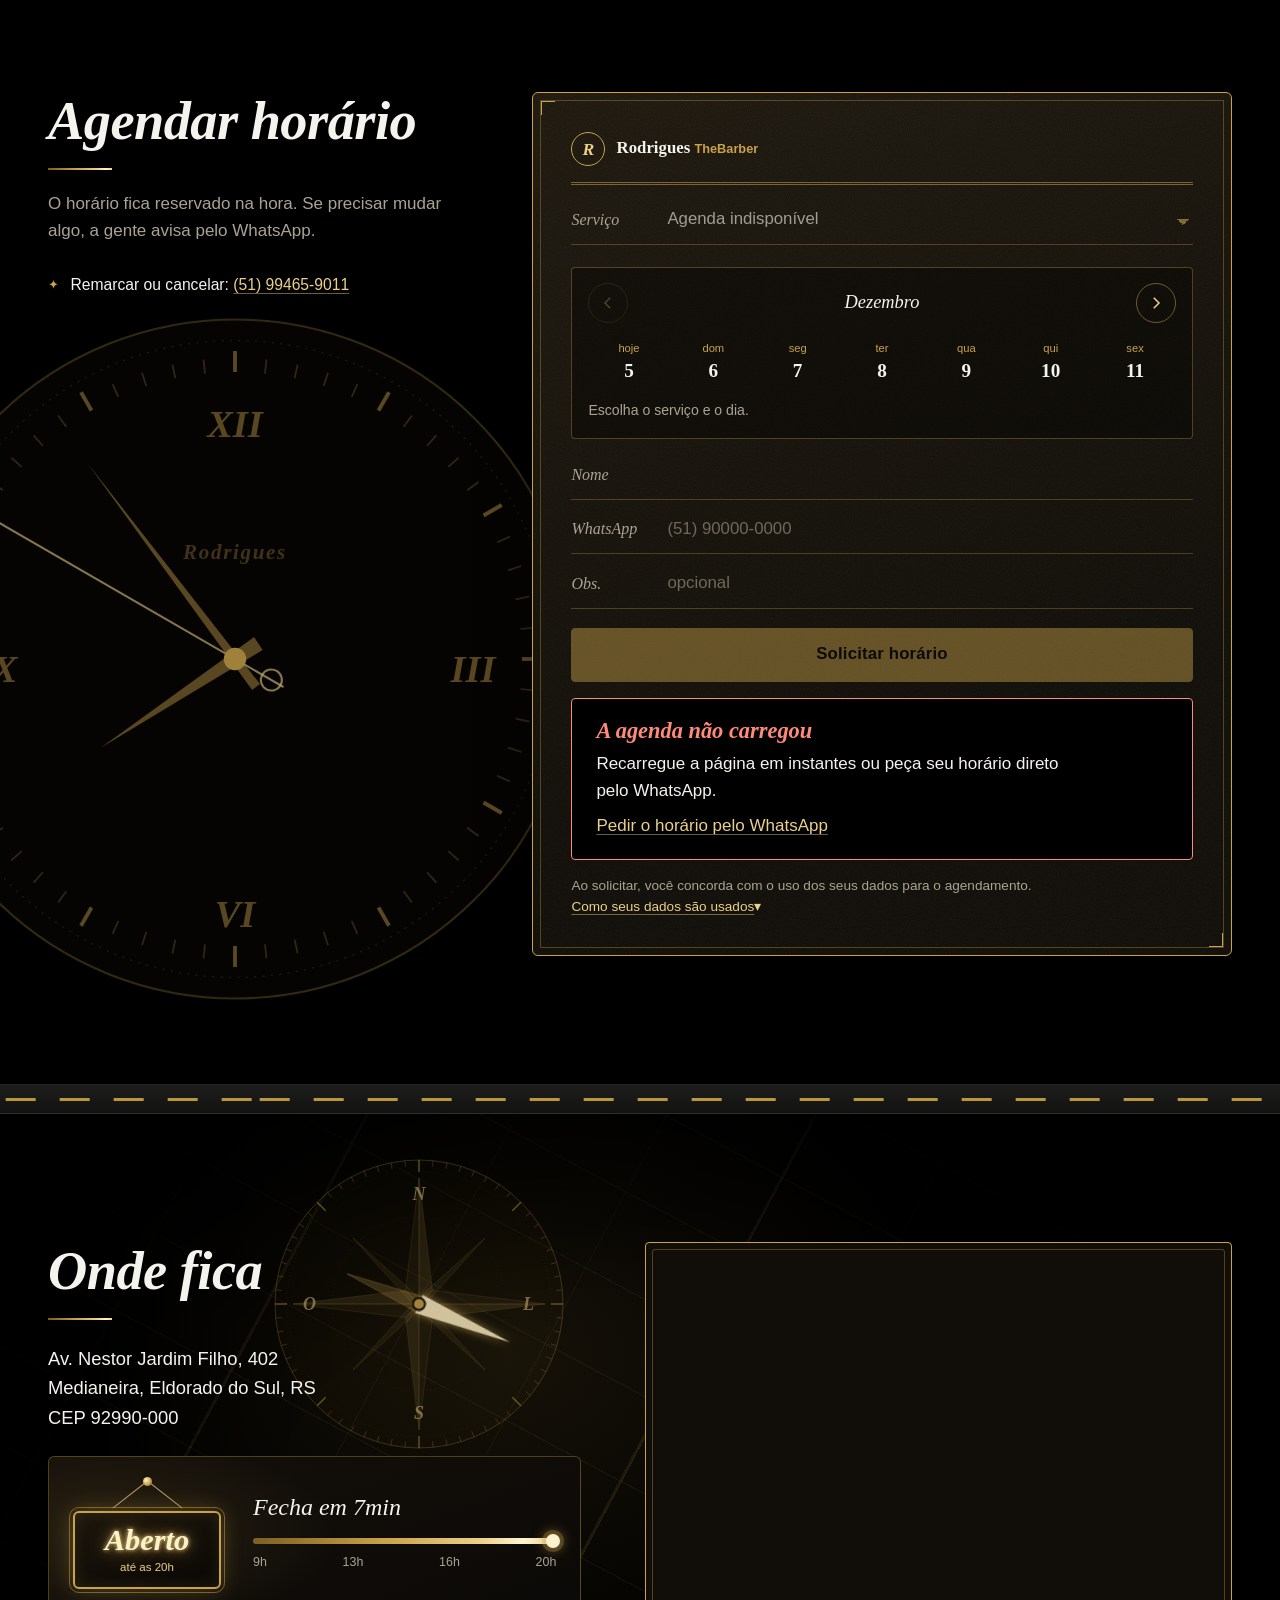
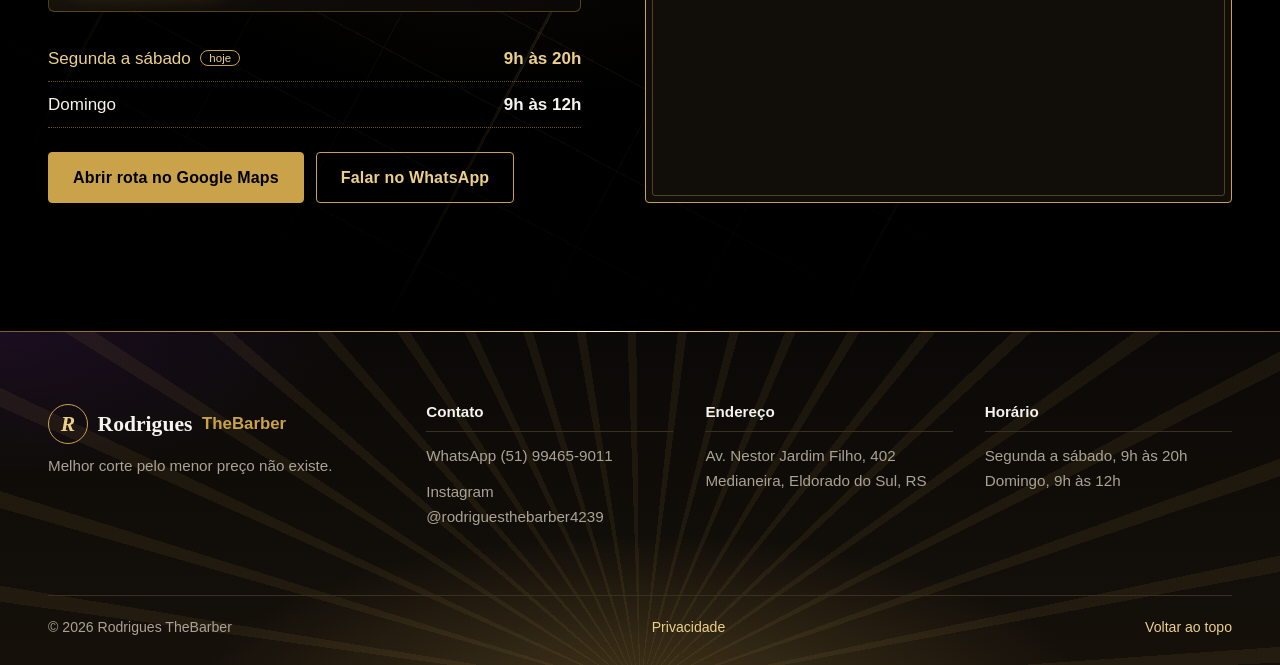
==== commit b58f11e8: "Desfaz a vitrine: a abertura volta a ser a de antes, com o retrato A abertura (retrato, assinatura, " ====
--- a/index.html
+++ b/index.html
@@ -14,7 +14,7 @@
   <meta property="og:title" content="Rodrigues TheBarber">
   <meta property="og:description" content="Aqui o casual vira chique. Corte e barba com hora marcada em Eldorado do Sul.">
   <meta property="og:url" content="https://smoreiraparanhos-web.github.io/rodriguesthebarber/">
-  <meta property="og:image" content="https://smoreiraparanhos-web.github.io/rodriguesthebarber/img/og-rodrigues.jpg">
+  <meta property="og:image" content="https://smoreiraparanhos-web.github.io/rodriguesthebarber/img/tiago-retrato-900.jpg">
   <meta property="og:locale" content="pt_BR">
   <link rel="canonical" href="https://smoreiraparanhos-web.github.io/rodriguesthebarber/">
   <link rel="icon" href="favicon.svg" type="image/svg+xml">
@@ -22,16 +22,16 @@
   <link rel="preconnect" href="https://fonts.googleapis.com">
   <link rel="preconnect" href="https://fonts.gstatic.com" crossorigin>
   <link rel="stylesheet" href="https://fonts.googleapis.com/css2?family=Archivo:wdth,wght@62..125,400..800&family=Bodoni+Moda:ital,opsz,wght@0,6..96,500..800;1,6..96,500..700&family=Nothing+You+Could+Do&display=swap">
-  <link rel="preload" as="image" href="img/corte-08-900.webp" imagesrcset="img/corte-08-480.webp 480w, img/corte-08-900.webp 900w" imagesizes="(min-width: 900px) 34vw, 70vw">
+  <link rel="preload" as="image" href="img/tiago-retrato-900.webp" imagesrcset="img/tiago-retrato-480.webp 480w, img/tiago-retrato-900.webp 900w" imagesizes="(min-width: 900px) 34vw, 70vw">
   <!-- ?v=: aumente o número sempre que mudar o CSS ou o JS, para o navegador baixar a versão nova -->
-  <link rel="stylesheet" href="css/style.css?v=11">
+  <link rel="stylesheet" href="css/style.css?v=12">
   <script>document.documentElement.classList.add('js')</script>
   <script type="application/ld+json">
   {
     "@context": "https://schema.org",
     "@type": "BarberShop",
     "name": "Rodrigues TheBarber",
-    "image": "https://smoreiraparanhos-web.github.io/rodriguesthebarber/img/og-rodrigues.jpg",
+    "image": "https://smoreiraparanhos-web.github.io/rodriguesthebarber/img/tiago-retrato-900.jpg",
     "url": "https://smoreiraparanhos-web.github.io/rodriguesthebarber/",
     "telephone": "+55 51 99465-9011",
     "priceRange": "R$ 15 – R$ 180",
@@ -73,7 +73,7 @@
 
   <main id="conteudo">
     <!-- Abertura: letreiro em folha de ouro, poste giratório e a vitrine em arco,
-         iluminados por feixes violeta e fumaça -->
+         iluminados como o retrato da abertura: feixes violeta e fumaça -->
     <section class="abertura" id="inicio" aria-labelledby="titulo">
       <div class="abertura-luz" aria-hidden="true">
         <span class="fumaca fumaca-1"></span>
@@ -97,30 +97,13 @@
         <span class="feixes"><i></i><i></i><i></i></span>
         <div class="poste"><span class="poste-listras"></span></div>
         <figure class="arco">
-          <!-- vitrine de barbearia: os cortes da casa se revezam atrás do vidro -->
-          <div class="vitrine-fotos">
-            <img src="img/corte-08-900.webp" srcset="img/corte-08-480.webp 480w, img/corte-08-900.webp 900w" sizes="(min-width: 900px) 34vw, 70vw" width="900" height="1125" alt="" fetchpriority="high">
-            <img src="img/corte-02-900.webp" srcset="img/corte-02-480.webp 480w, img/corte-02-900.webp 900w" sizes="(min-width: 900px) 34vw, 70vw" width="900" height="1125" alt="" loading="lazy" decoding="async">
-            <img src="img/corte-11-900.webp" srcset="img/corte-11-480.webp 480w, img/corte-11-900.webp 900w" sizes="(min-width: 900px) 34vw, 70vw" width="900" height="1125" alt="" loading="lazy" decoding="async">
-            <img src="img/corte-09-900.webp" srcset="img/corte-09-480.webp 480w, img/corte-09-900.webp 900w" sizes="(min-width: 900px) 34vw, 70vw" width="900" height="1125" alt="" loading="lazy" decoding="async">
-          </div>
-          <!-- letreiro pintado em folha de ouro no vidro, como nas barbearias antigas -->
-          <svg class="vidro-letras" viewBox="0 0 400 500">
-            <defs>
-              <path id="vidro-curva" d="M34 205 A166 166 0 0 1 366 205"/>
-              <linearGradient id="folha-ouro" x1="0" y1="0" x2="1" y2="1">
-                <stop offset="0" stop-color="#7d5d22"/><stop offset=".3" stop-color="#ecd08a"/><stop offset=".45" stop-color="#fff4cf"/><stop offset=".6" stop-color="#c9a24a"/><stop offset="1" stop-color="#7d5d22"/>
-              </linearGradient>
-            </defs>
-            <text class="vidro-titulo"><textPath href="#vidro-curva" startOffset="50%" text-anchor="middle">BARBEARIA</textPath></text>
-            <text class="vidro-sub" x="165" y="470" text-anchor="middle">ELDORADO DO SUL</text>
-          </svg>
-          <span class="vidro-brilho"></span>
+          <img src="img/tiago-retrato-900.webp" srcset="img/tiago-retrato-480.webp 480w, img/tiago-retrato-900.webp 900w" sizes="(min-width: 900px) 34vw, 70vw" width="900" height="1125" alt="" fetchpriority="high">
         </figure>
         <p class="vitrine-selo">
           <span class="selo-num">20+</span>
           <span class="selo-txt">anos de<br>cadeira</span>
         </p>
+        <p class="assinatura">Rodrigues TheBarber</p>
       </div>
 
       <!-- faixa de informações rápidas no pé da abertura -->
@@ -569,6 +552,6 @@
     <button type="button" class="seta seta-prox" aria-label="Próxima foto"><svg viewBox="0 0 24 24" aria-hidden="true"><path d="m9 5 7 7-7 7"/></svg></button>
   </dialog>
 
-  <script src="js/main.js?v=11" type="module"></script>
+  <script src="js/main.js?v=12" type="module"></script>
 </body>
 </html>
--- a/css/style.css
+++ b/css/style.css
@@ -302,85 +302,10 @@
 .arco {
   box-shadow: 0 0 90px -12px rgba(150, 70, 225, .45), 0 30px 60px -20px rgba(0, 0, 0, .9);
 }
-/* vitrine: os cortes se revezam atrás do vidro, com um leve zoom de vitrine iluminada */
-.vitrine-fotos { position: absolute; inset: 0; }
-.vitrine-fotos img {
-  position: absolute;
-  inset: 0;
+.arco img {
   width: 100%;
   height: 100%;
   object-fit: cover;
-  opacity: 0;
-}
-.vitrine-fotos img:first-child { opacity: 1; }
-@media (prefers-reduced-motion: no-preference) {
-  .vitrine-fotos img { animation: vitrine-troca 24s ease-in-out infinite; }
-  .vitrine-fotos img:nth-child(2) { animation-delay: 6s; }
-  .vitrine-fotos img:nth-child(3) { animation-delay: 12s; }
-  .vitrine-fotos img:nth-child(4) { animation-delay: 18s; }
-  .vitrine-fotos img:first-child { opacity: 0; animation-name: vitrine-troca-1; }
-}
-@keyframes vitrine-troca {
-  0% { opacity: 0; transform: scale(1.1); }
-  6% { opacity: 1; }
-  25% { opacity: 1; }
-  31% { opacity: 0; transform: scale(1); }
-  100% { opacity: 0; transform: scale(1); }
-}
-/* a primeira já começa visível, sem tela vazia na abertura */
-@keyframes vitrine-troca-1 {
-  0% { opacity: 1; transform: scale(1.06); }
-  25% { opacity: 1; }
-  31% { opacity: 0; transform: scale(1); }
-  94% { opacity: 0; transform: scale(1.1); }
-  100% { opacity: 1; transform: scale(1.06); }
-}
-
-/* letreiro em folha de ouro pintado no vidro, com sombra preta de letrista */
-.arco::before {
-  content: "";
-  position: absolute;
-  inset: 0;
-  z-index: 1;
-  background:
-    linear-gradient(to bottom, rgba(0, 0, 0, .7) 0%, rgba(0, 0, 0, .15) 22%, transparent 34%),
-    linear-gradient(to top, rgba(0, 0, 0, .7) 0%, transparent 18%);
-  pointer-events: none;
-}
-.vidro-letras { position: absolute; inset: 0; z-index: 2; width: 100%; height: 100%; pointer-events: none; }
-.vidro-titulo {
-  font-family: var(--serif);
-  font-weight: 800;
-  font-size: 30px;
-  letter-spacing: .3em;
-  fill: url(#folha-ouro);
-  stroke: #120d05;
-  stroke-width: 1.2px;
-  paint-order: stroke;
-  filter: drop-shadow(2px 3px 0 rgba(0, 0, 0, .65));
-}
-.vidro-sub {
-  font-family: var(--sans);
-  font-weight: 700;
-  font-size: 17px;
-  letter-spacing: .26em;
-  fill: var(--ouro-claro);
-}
-/* reflexo de luz que atravessa o vidro de tempos em tempos */
-.vidro-brilho {
-  position: absolute;
-  inset: 0;
-  z-index: 3;
-  background: linear-gradient(105deg, transparent 35%, rgba(255, 255, 255, .16) 47%, rgba(255, 255, 255, .05) 53%, transparent 62%);
-  transform: translateX(-130%);
-  pointer-events: none;
-}
-@media (prefers-reduced-motion: no-preference) {
-  .vidro-brilho { animation: vidro-brilho 8s ease-in-out 2.4s infinite; }
-}
-@keyframes vidro-brilho {
-  0% { transform: translateX(-130%); }
-  22%, 100% { transform: translateX(130%); }
 }
 
 /* luz do retrato levada para a abertura: brilho violeta, feixes e fumaça */
@@ -486,7 +411,6 @@
   /* reflexo do vidro da vitrine */
   content: "";
   position: absolute;
-  z-index: 3;
   inset: 0;
   background: linear-gradient(115deg, rgba(255, 255, 255, .13) 0%, transparent 32%, transparent 70%, rgba(0, 0, 0, .35) 100%);
   pointer-events: none;
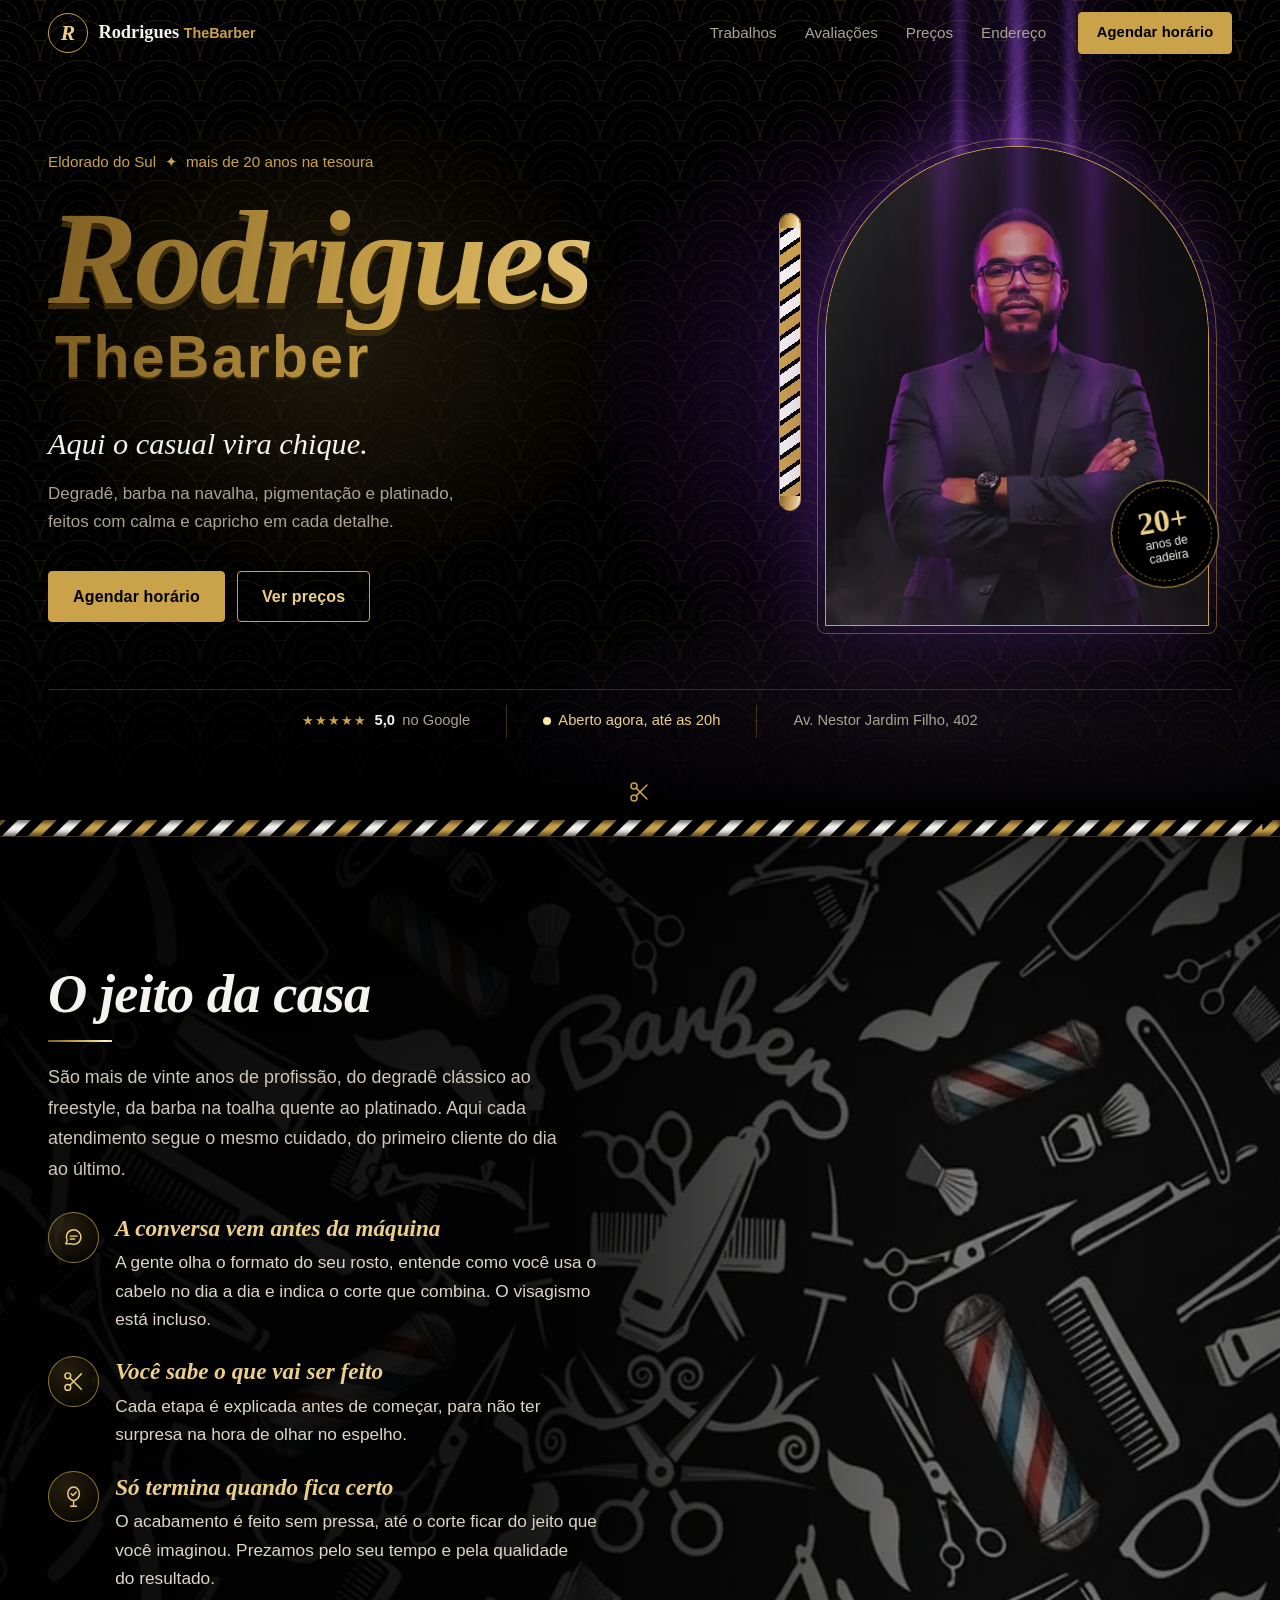
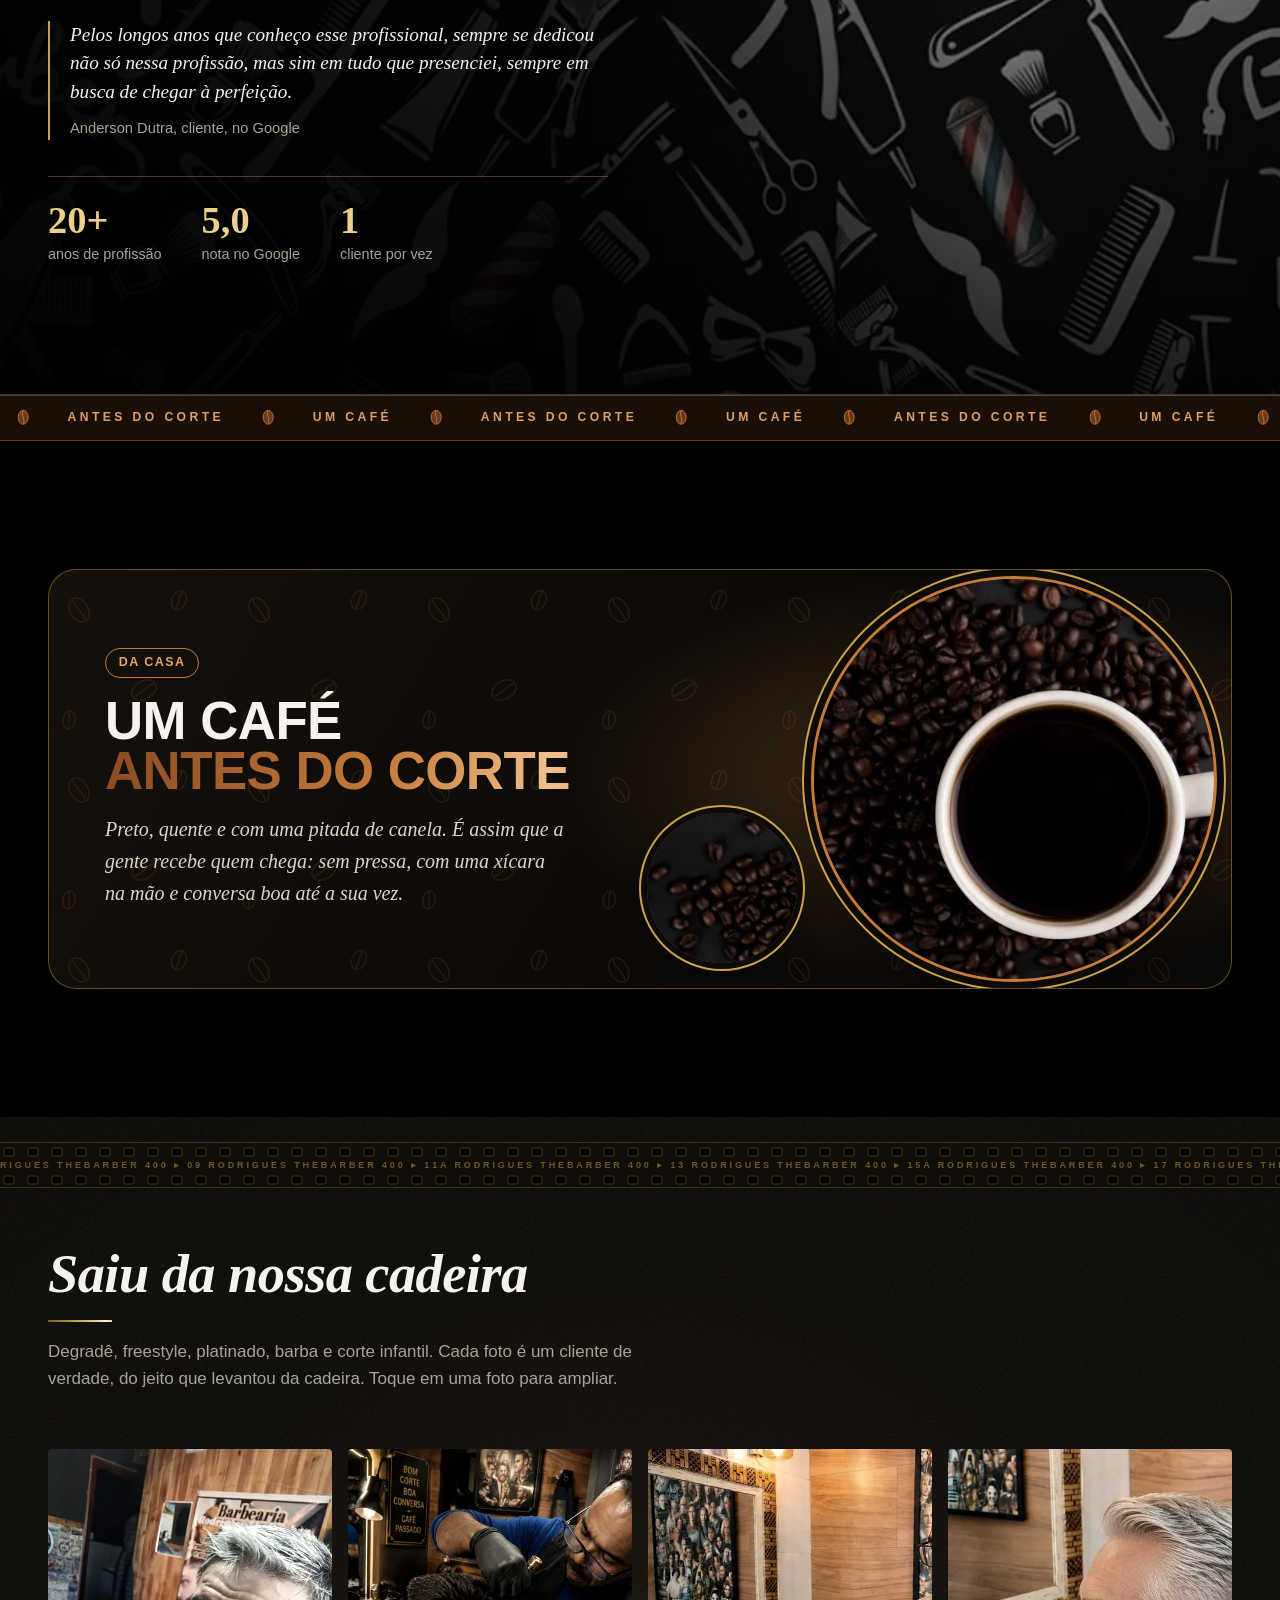
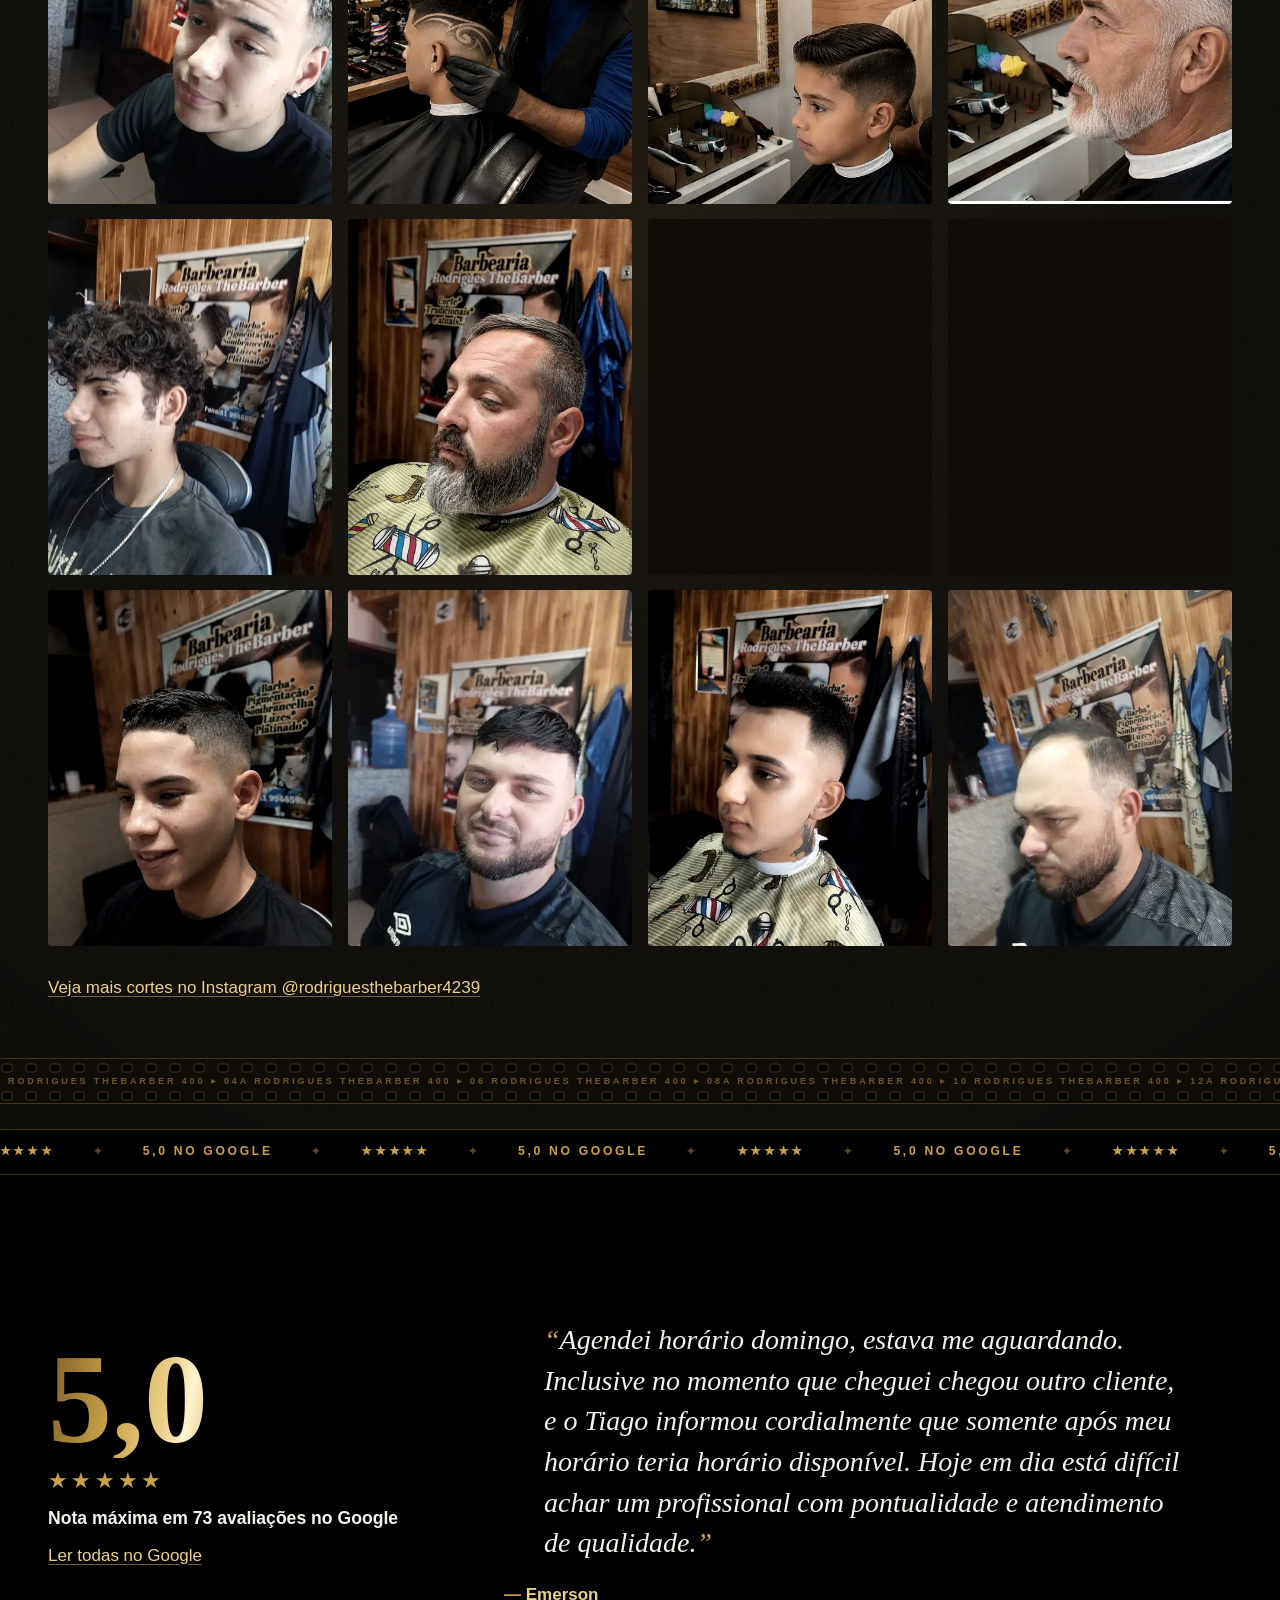
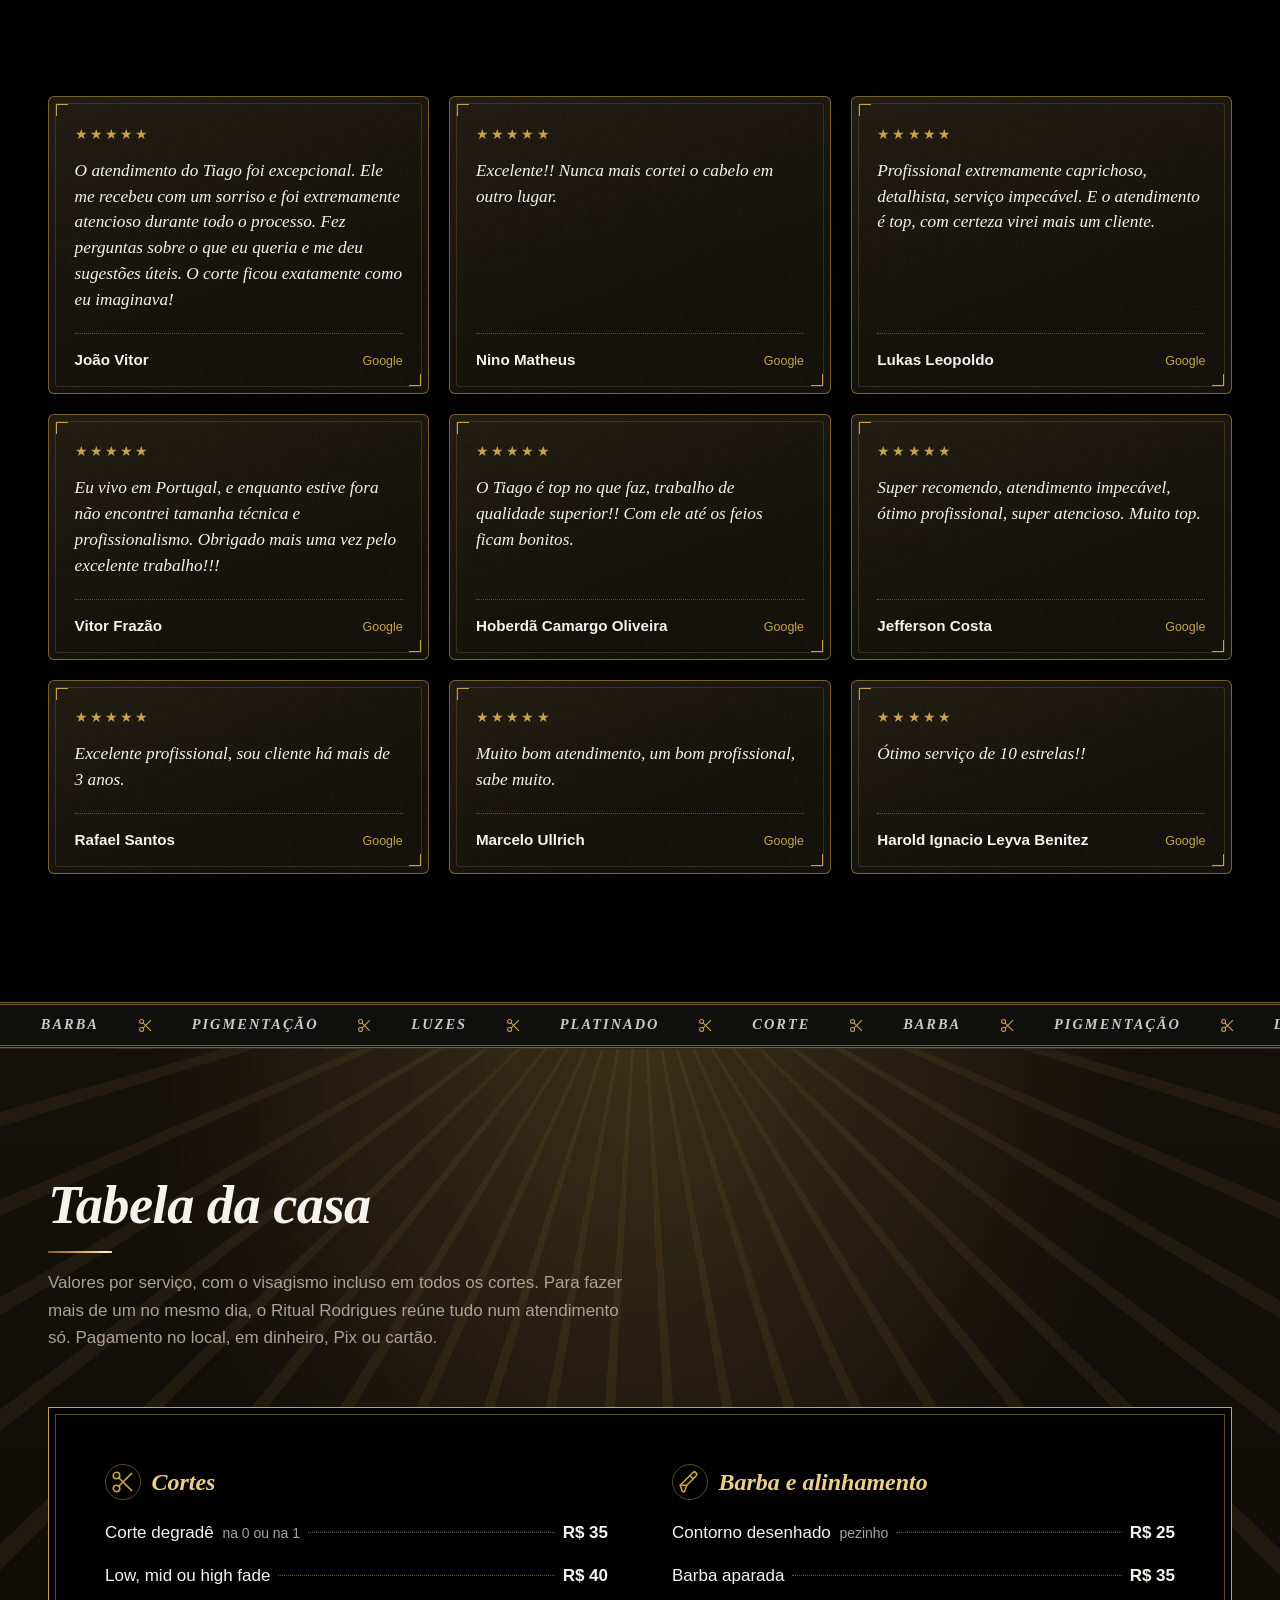
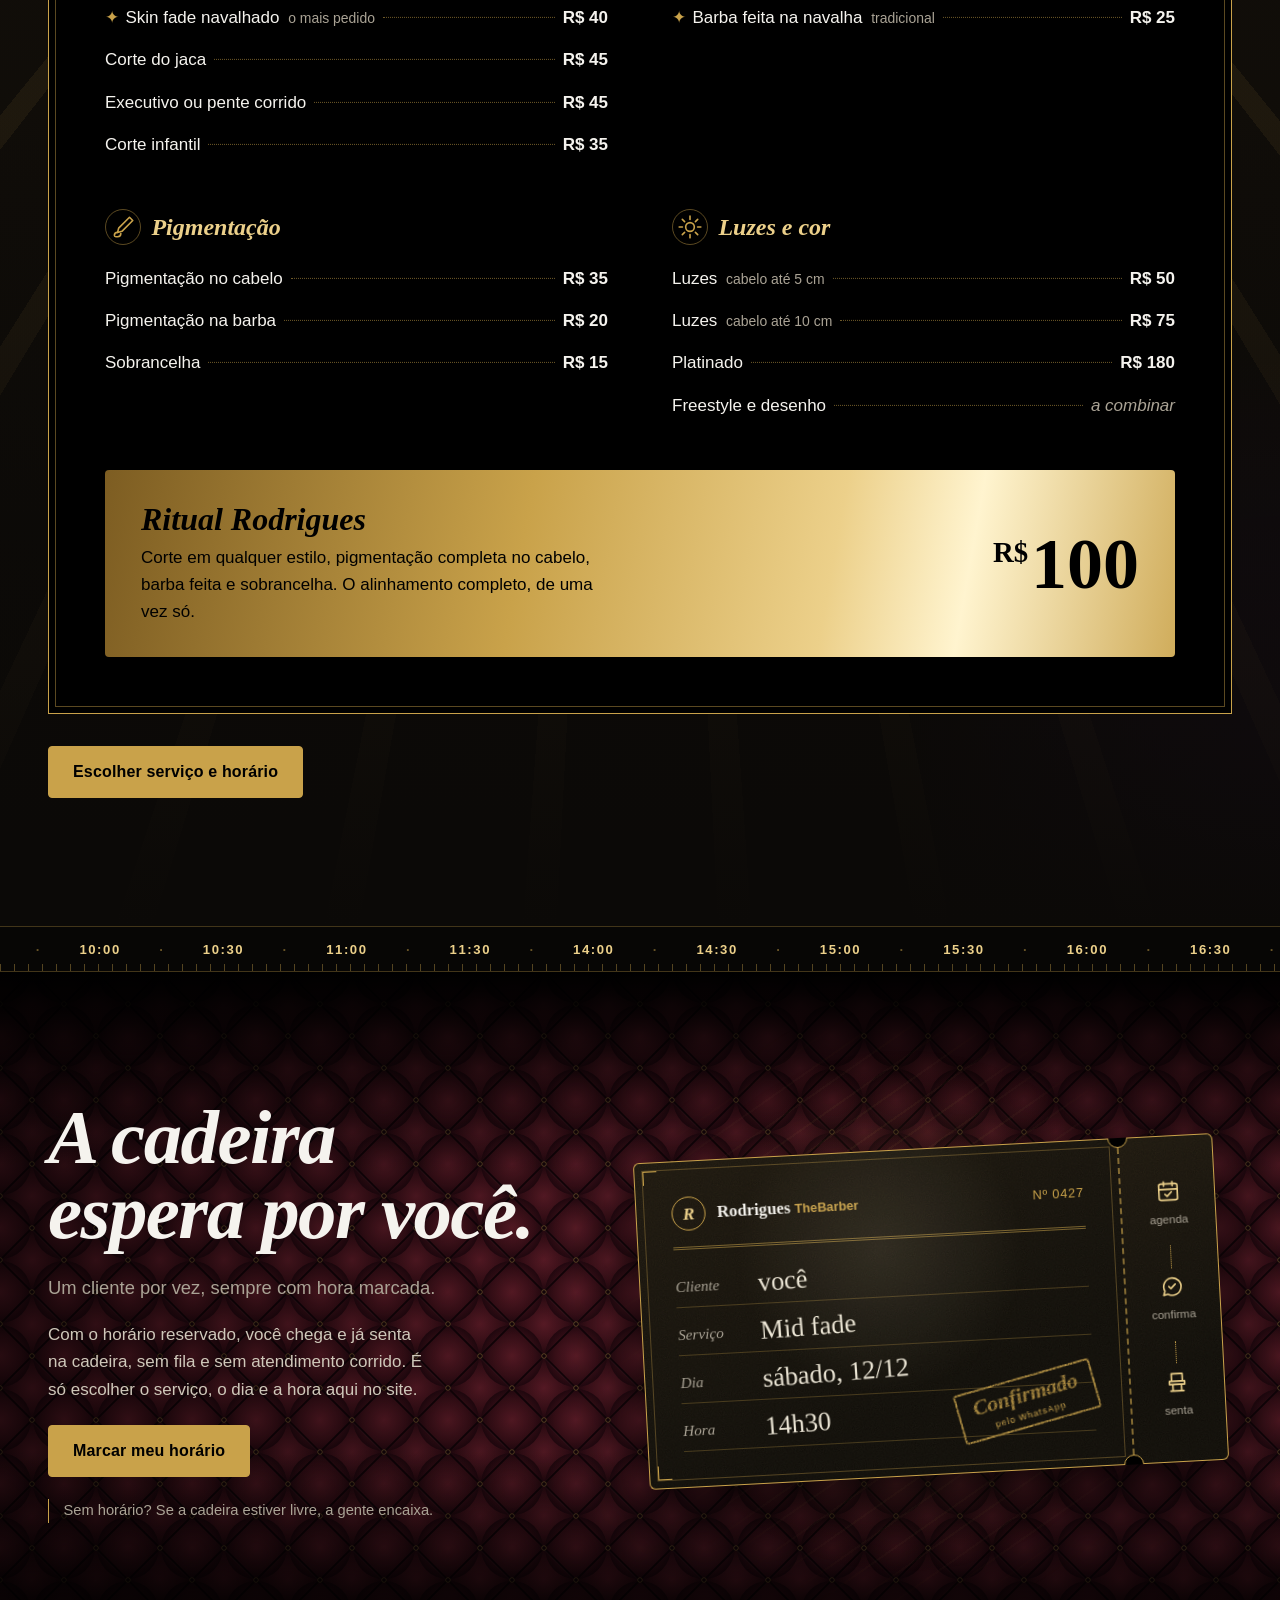
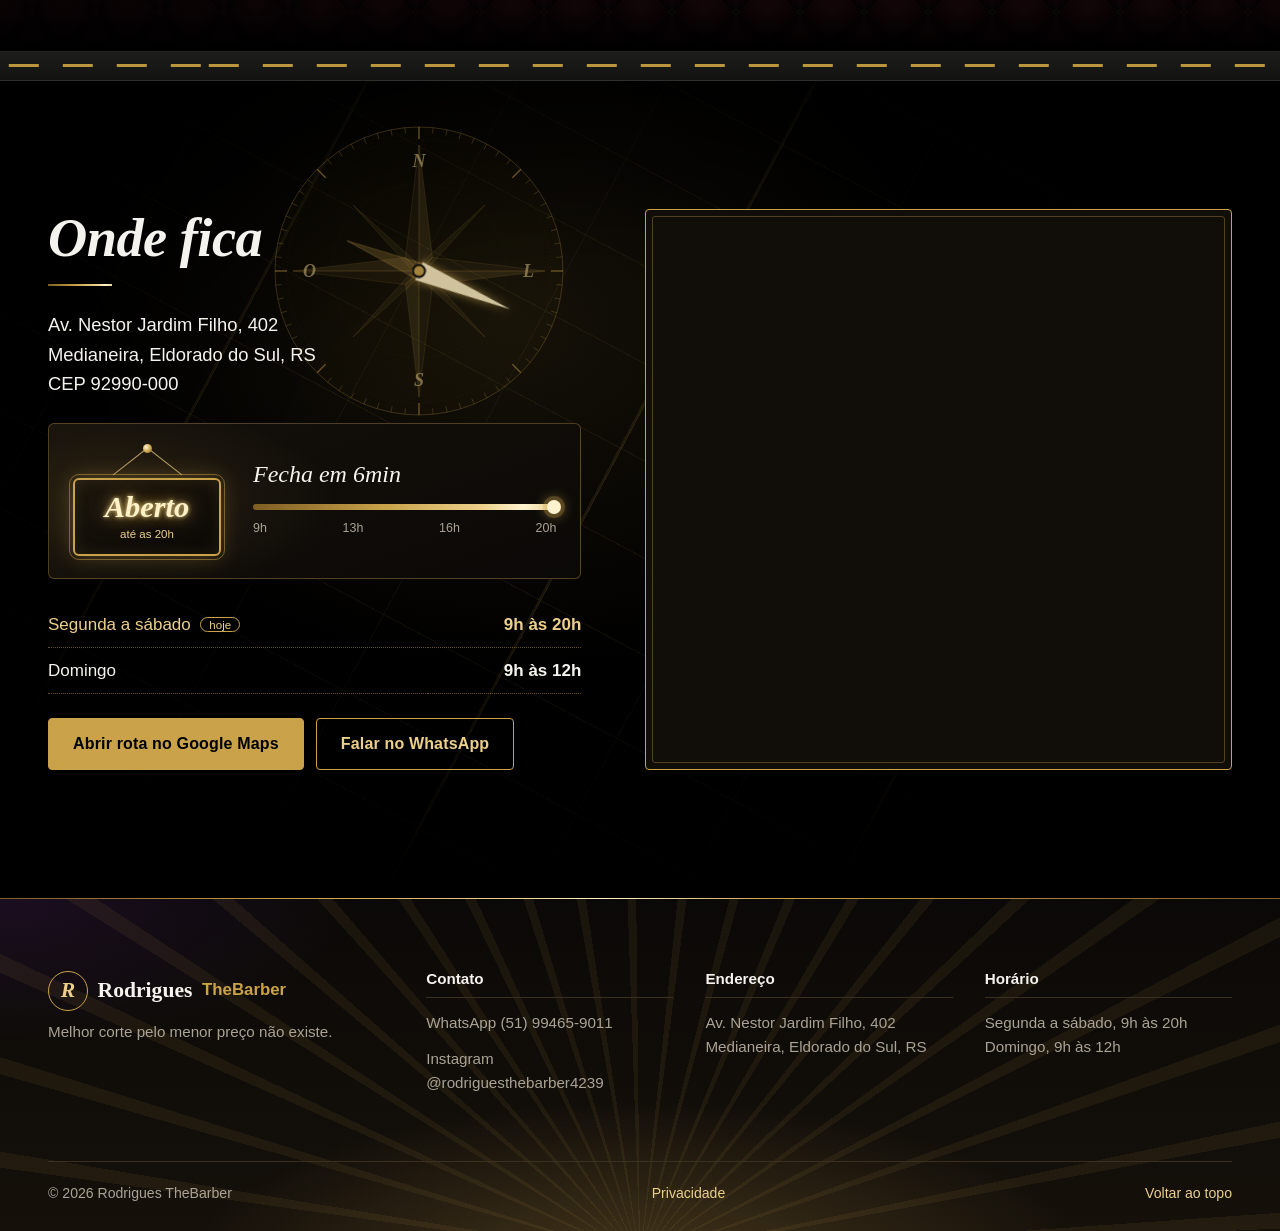
==== commit 503c820f: "Abertura sem nome repetido, passos com ícones, café mais sutil e agendamento recolhido - Abertura: t" ====
--- a/index.html
+++ b/index.html
@@ -24,7 +24,7 @@
   <link rel="stylesheet" href="https://fonts.googleapis.com/css2?family=Archivo:wdth,wght@62..125,400..800&family=Bodoni+Moda:ital,opsz,wght@0,6..96,500..800;1,6..96,500..700&family=Nothing+You+Could+Do&display=swap">
   <link rel="preload" as="image" href="img/tiago-retrato-900.webp" imagesrcset="img/tiago-retrato-480.webp 480w, img/tiago-retrato-900.webp 900w" imagesizes="(min-width: 900px) 34vw, 70vw">
   <!-- ?v=: aumente o número sempre que mudar o CSS ou o JS, para o navegador baixar a versão nova -->
-  <link rel="stylesheet" href="css/style.css?v=12">
+  <link rel="stylesheet" href="css/style.css?v=13">
   <script>document.documentElement.classList.add('js')</script>
   <script type="application/ld+json">
   {
@@ -103,7 +103,6 @@
           <span class="selo-num">20+</span>
           <span class="selo-txt">anos de<br>cadeira</span>
         </p>
-        <p class="assinatura">Rodrigues TheBarber</p>
       </div>
 
       <!-- faixa de informações rápidas no pé da abertura -->
@@ -128,11 +127,11 @@
       <div class="tiago-texto">
         <h2 id="tiago-titulo" class="titulo">O jeito da casa</h2>
         <p>São mais de vinte anos de profissão, do degradê clássico ao freestyle, da barba na toalha quente ao platinado. Aqui cada atendimento segue o mesmo cuidado, do primeiro cliente do dia ao último.</p>
-        <ol class="passos">
-          <li><b>A conversa vem antes da máquina.</b> A gente olha o formato do seu rosto, entende como você usa o cabelo no dia a dia e indica o corte que combina. O visagismo está incluso.</li>
-          <li><b>Você sabe o que vai ser feito.</b> Cada etapa é explicada antes de começar, para não ter surpresa na hora de olhar no espelho.</li>
-          <li><b>Só termina quando fica certo.</b> O acabamento é feito sem pressa, até o corte ficar do jeito que você imaginou. Prezamos pelo seu tempo e pela qualidade do resultado.</li>
-        </ol>
+        <ul class="passos">
+          <li><span class="passo-icone" aria-hidden="true"><svg viewBox="0 0 24 24"><path d="M4 18.5 5.4 15A7.5 7.5 0 1 1 9 18.3z"/><path d="M8.5 10.5h7M8.5 13.5h4.5"/></svg></span><div><h3>A conversa vem antes da máquina</h3><p>A gente olha o formato do seu rosto, entende como você usa o cabelo no dia a dia e indica o corte que combina. O visagismo está incluso.</p></div></li>
+          <li><span class="passo-icone" aria-hidden="true"><svg viewBox="0 0 24 24"><circle cx="6" cy="6" r="3"/><circle cx="6" cy="18" r="3"/><path d="M8.1 8.1 20 20M8.1 15.9 20 4"/></svg></span><div><h3>Você sabe o que vai ser feito</h3><p>Cada etapa é explicada antes de começar, para não ter surpresa na hora de olhar no espelho.</p></div></li>
+          <li><span class="passo-icone" aria-hidden="true"><svg viewBox="0 0 24 24"><ellipse cx="12" cy="9" rx="6" ry="7"/><path d="M12 16v6M9 22h6"/><path d="m9.5 9 1.8 1.8L14.8 7.3"/></svg></span><div><h3>Só termina quando fica certo</h3><p>O acabamento é feito sem pressa, até o corte ficar do jeito que você imaginou. Prezamos pelo seu tempo e pela qualidade do resultado.</p></div></li>
+        </ul>
         <blockquote>
           <p>Pelos longos anos que conheço esse profissional, sempre se dedicou não só nessa profissão, mas sim em tudo que presenciei, sempre em busca de chegar à perfeição.</p>
           <footer>Anderson Dutra, cliente, no Google</footer>
@@ -145,15 +144,15 @@
       </div>
     </section>
 
-    <div class="fita fita-cafe" aria-hidden="true" data-itens="CAFÉ PRETO|COM CANELA"><div class="fita-trilho"></div></div>
-
-    <!-- Café preto com canela: faixa escura em ouro e canela, com a foto num círculo de aro dourado -->
+    <div class="fita fita-cafe" aria-hidden="true" data-itens="UM CAFÉ|ANTES DO CORTE"><div class="fita-trilho"></div></div>
+
+    <!-- Café da casa: faixa escura em ouro e canela, com a foto num círculo de aro dourado -->
     <section class="cafe" aria-labelledby="cafe-titulo">
       <div class="cafe-banner">
         <div class="cafe-texto">
           <p class="cafe-selo">Da casa</p>
-          <h2 id="cafe-titulo" class="cafe-titulo"><span>Café preto</span> <em>com canela</em></h2>
-          <p>Enquanto a cadeira te espera, aproveite o café da casa: quente, preto e com aquele toque de canela que é a cara da Rodrigues TheBarber.</p>
+          <h2 id="cafe-titulo" class="cafe-titulo"><span>Um café</span> <em>antes do corte</em></h2>
+          <p>Preto, quente e com uma pitada de canela. É assim que a gente recebe quem chega: sem pressa, com uma xícara na mão e conversa boa até a sua vez.</p>
         </div>
         <div class="cafe-fotos">
           <img class="cafe-foto" src="img/cafe-canela-900.webp" srcset="img/cafe-canela-480.webp 480w, img/cafe-canela-900.webp 900w" sizes="(min-width: 900px) 420px, 70vw" width="900" height="900" alt="Xícara de café preto vista de cima, rodeada de grãos de café" loading="lazy" decoding="async">
@@ -353,7 +352,7 @@
     </section>
 
     <!-- Agendamento ligado à agenda da barbearia -->
-    <section class="agendar" id="agendar" aria-labelledby="ag-titulo">
+    <section class="agendar" id="agendar" aria-labelledby="ag-titulo" tabindex="-1">
       <!-- relógio de parede de barbearia: marca a hora real e gira até o horário escolhido -->
       <svg class="relogio" id="relogio" viewBox="-100 -100 200 200" aria-hidden="true">
         <circle class="relogio-aro" r="97"/>
@@ -552,6 +551,6 @@
     <button type="button" class="seta seta-prox" aria-label="Próxima foto"><svg viewBox="0 0 24 24" aria-hidden="true"><path d="m9 5 7 7-7 7"/></svg></button>
   </dialog>
 
-  <script src="js/main.js?v=12" type="module"></script>
+  <script src="js/main.js?v=13" type="module"></script>
 </body>
 </html>
--- a/css/style.css
+++ b/css/style.css
@@ -674,22 +674,31 @@
 .hm-sub { color: var(--cinza); font-size: 1.15rem; margin-bottom: .4rem; }
 .hm-texto-extra { color: #cfc8ba; max-width: 40ch; margin-top: -.6rem; }
 
-/* passos do atendimento em "O jeito da casa": números em ouro, como no quadro */
-.passos { list-style: none; counter-reset: passo; margin: .25rem 0 0; padding: 0; display: grid; gap: 1rem; max-width: 58ch; }
-.passos li { counter-increment: passo; position: relative; padding-left: 3rem; color: #cfc8ba; }
-.passos li::before {
-  content: counter(passo, decimal-leading-zero);
-  position: absolute;
-  left: 0;
-  top: -.15rem;
+/* passos do atendimento em "O jeito da casa": ícone dourado, título em itálico e texto confortável */
+.passos { list-style: none; margin: .5rem 0 0; padding: 0; display: grid; gap: 1.4rem; max-width: 60ch; }
+.passos li { display: grid; grid-template-columns: 3.2rem 1fr; gap: 1rem; align-items: start; }
+.passo-icone {
+  display: grid;
+  place-items: center;
+  width: 3.2rem;
+  height: 3.2rem;
+  border: 1px solid rgba(201, 162, 74, .7);
+  border-radius: 50%;
+  background: radial-gradient(circle at 35% 30%, rgba(214, 172, 82, .18), rgba(0, 0, 0, .6));
+  color: var(--ouro-claro);
+}
+.passo-icone svg { width: 1.45rem; height: 1.45rem; fill: none; stroke: currentColor; stroke-width: 1.5; stroke-linecap: round; stroke-linejoin: round; }
+.passos h3 {
+  margin: .15rem 0 .35rem;
   font-family: var(--serif);
   font-style: italic;
-  font-weight: 700;
-  font-size: 1.6rem;
-  line-height: 1;
+  font-weight: 600;
+  font-size: clamp(1.25rem, 2.2vw, 1.45rem);
+  line-height: 1.2;
   color: var(--ouro-claro);
 }
-.passos b { display: block; color: var(--branco); font-weight: 700; margin-bottom: .15rem; }
+.passos p { color: #ddd6c8; font-size: 1.08rem; line-height: 1.65; }
+.tiago-texto > p { font-size: 1.12rem; line-height: 1.7; color: #ddd6c8; }
 .hm-encaixe {
   color: var(--cinza);
   font-size: .92rem;
@@ -975,7 +984,7 @@
   background-clip: text;
   -webkit-text-fill-color: transparent;
 }
-.cafe-texto > p:last-child { color: #d8d0c2; font-size: 1.1rem; line-height: 1.6; }
+.cafe-texto > p:last-child { color: #ddd6c8; font-family: var(--serif); font-style: italic; font-size: 1.25rem; line-height: 1.6; }
 
 .cafe-fotos { position: relative; align-self: stretch; min-height: 360px; }
 .cafe-foto {
@@ -1016,6 +1025,14 @@
   .js .cafe .cafe-foto { transform: translateX(50%) scale(.94); }
   .js .cafe.visivel .cafe-foto { transform: translateX(50%) scale(1); }
 }
+
+/* agendamento recolhido: aparece quando a pessoa toca em um botão de agendar */
+.agendar[hidden] { display: none !important; }
+.agendar:focus { outline: none; }
+@media (prefers-reduced-motion: no-preference) {
+  .agendar.abrindo { animation: abrir-agenda .7s var(--sair); }
+}
+@keyframes abrir-agenda { from { opacity: 0; transform: translateY(24px); } to { opacity: 1; transform: none; } }
 
 /* ---------- fitas entre as seções ----------
    a mesma ideia das películas da galeria, com os detalhes de cada seção:
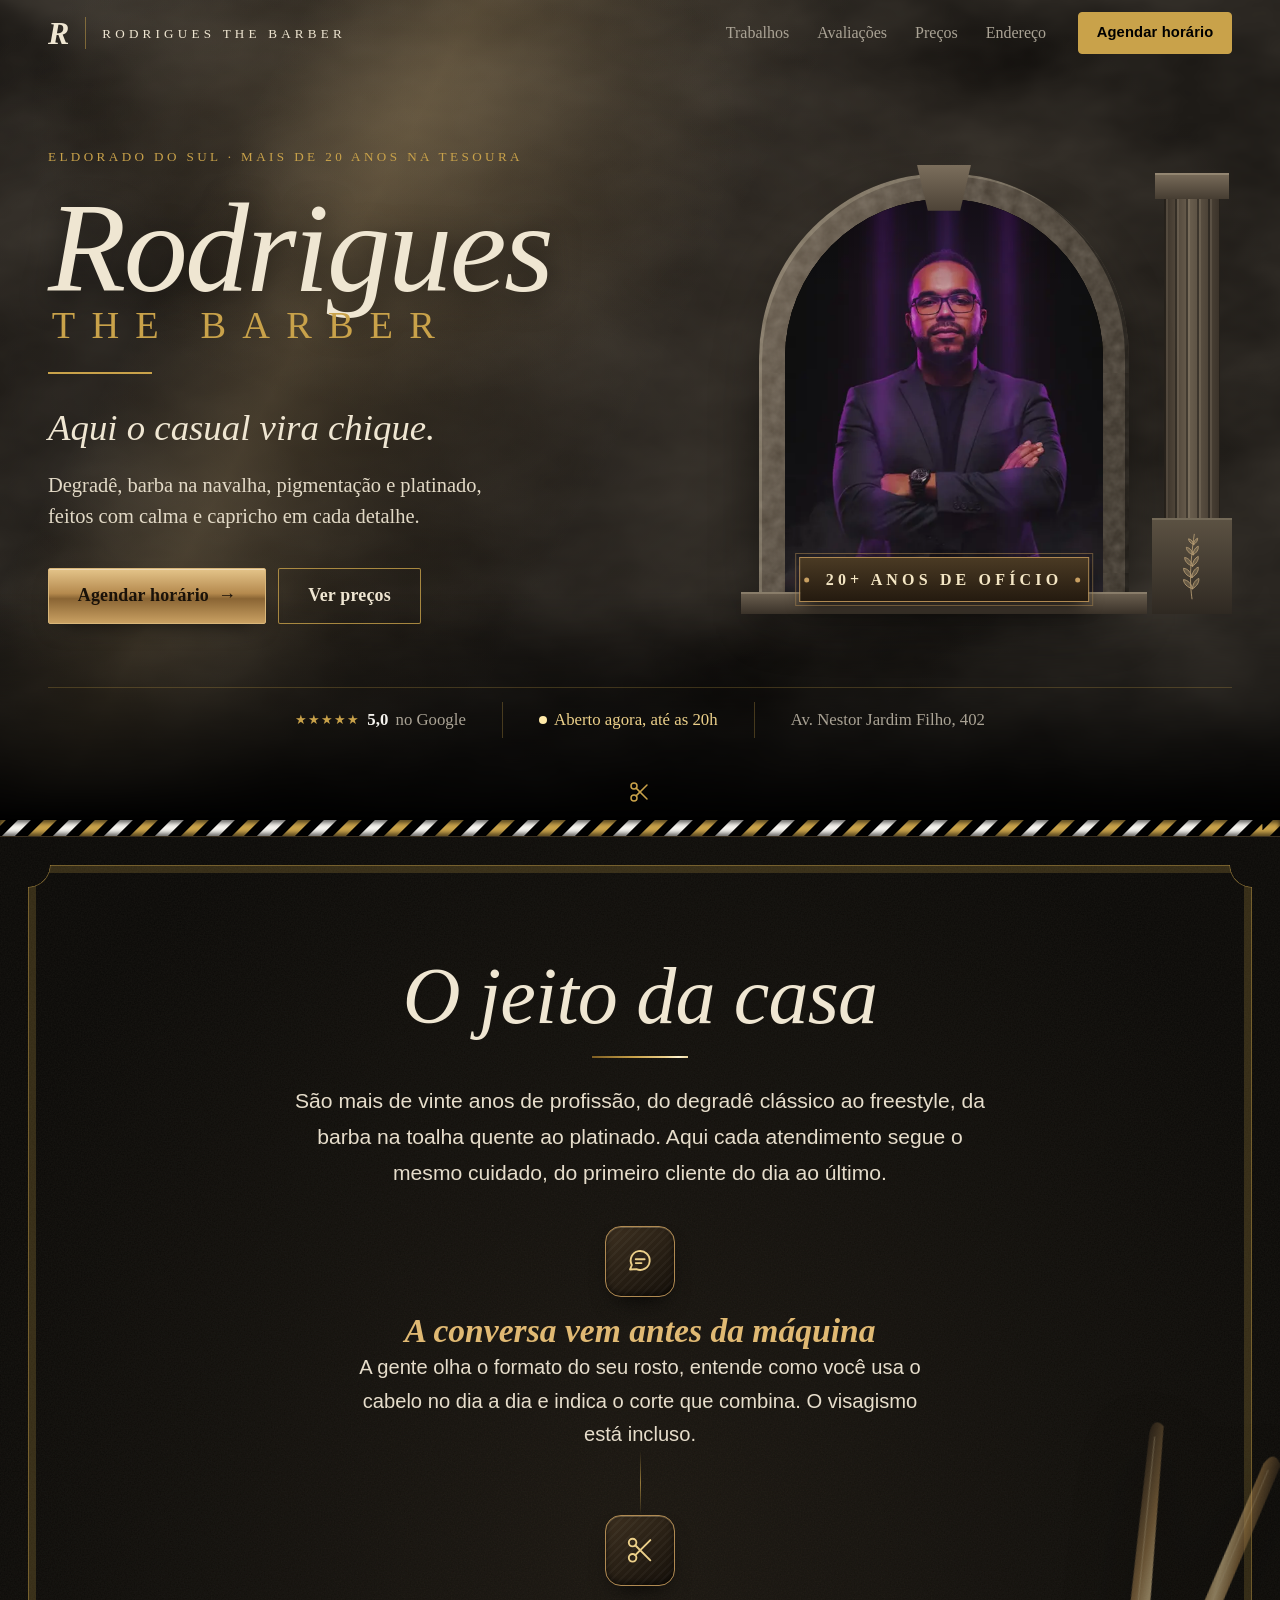
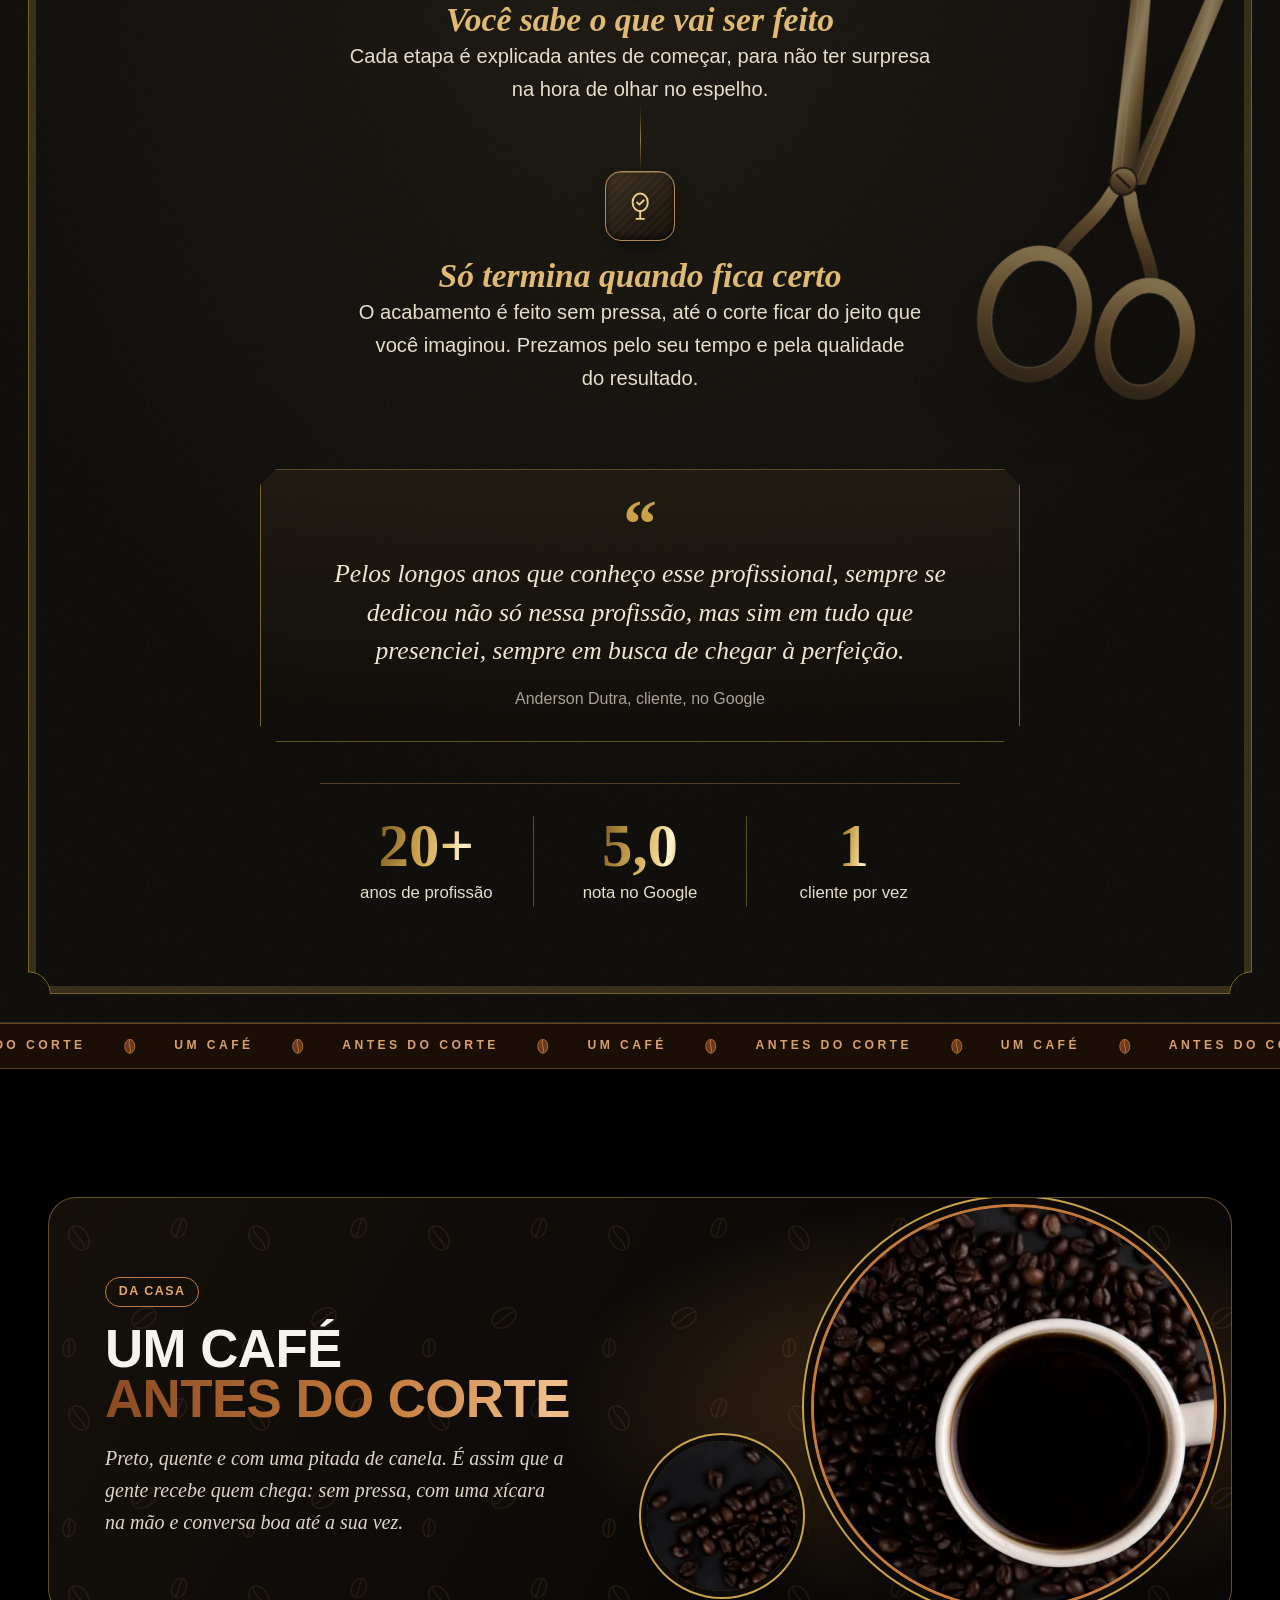
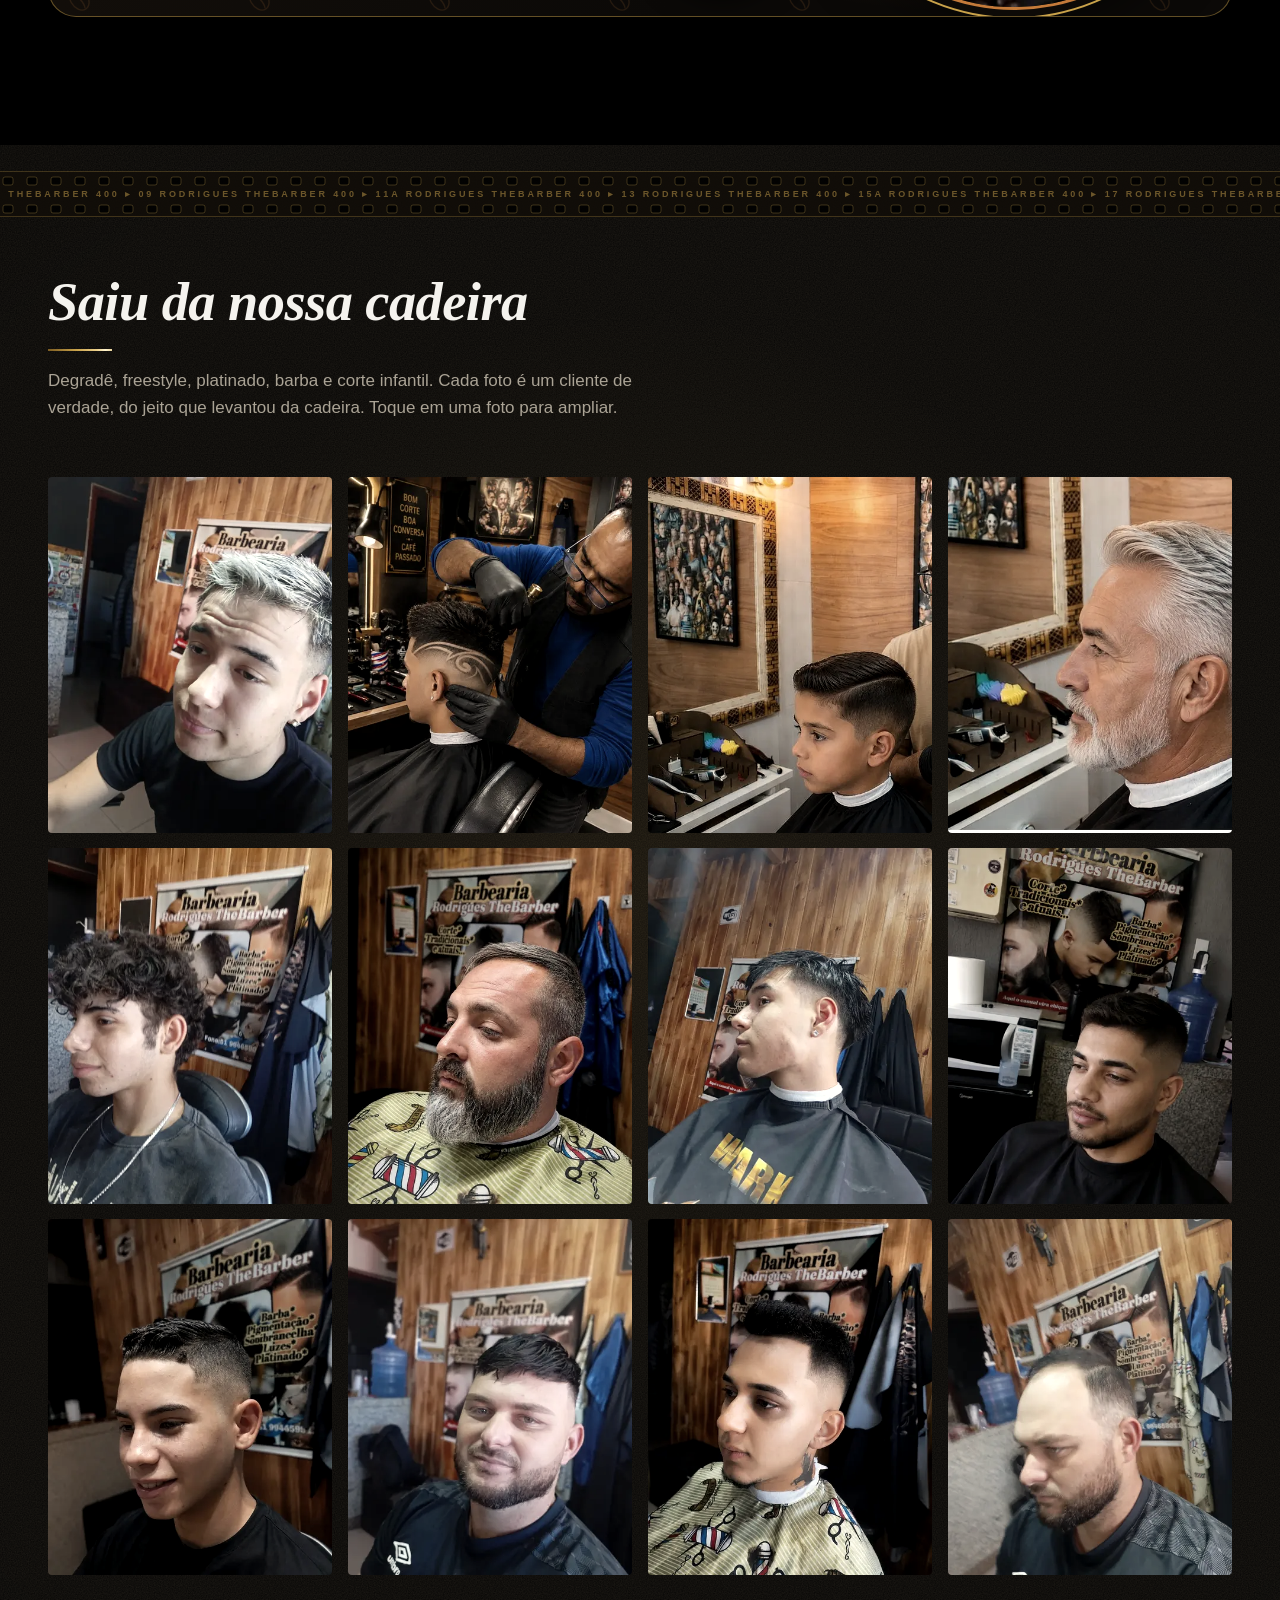
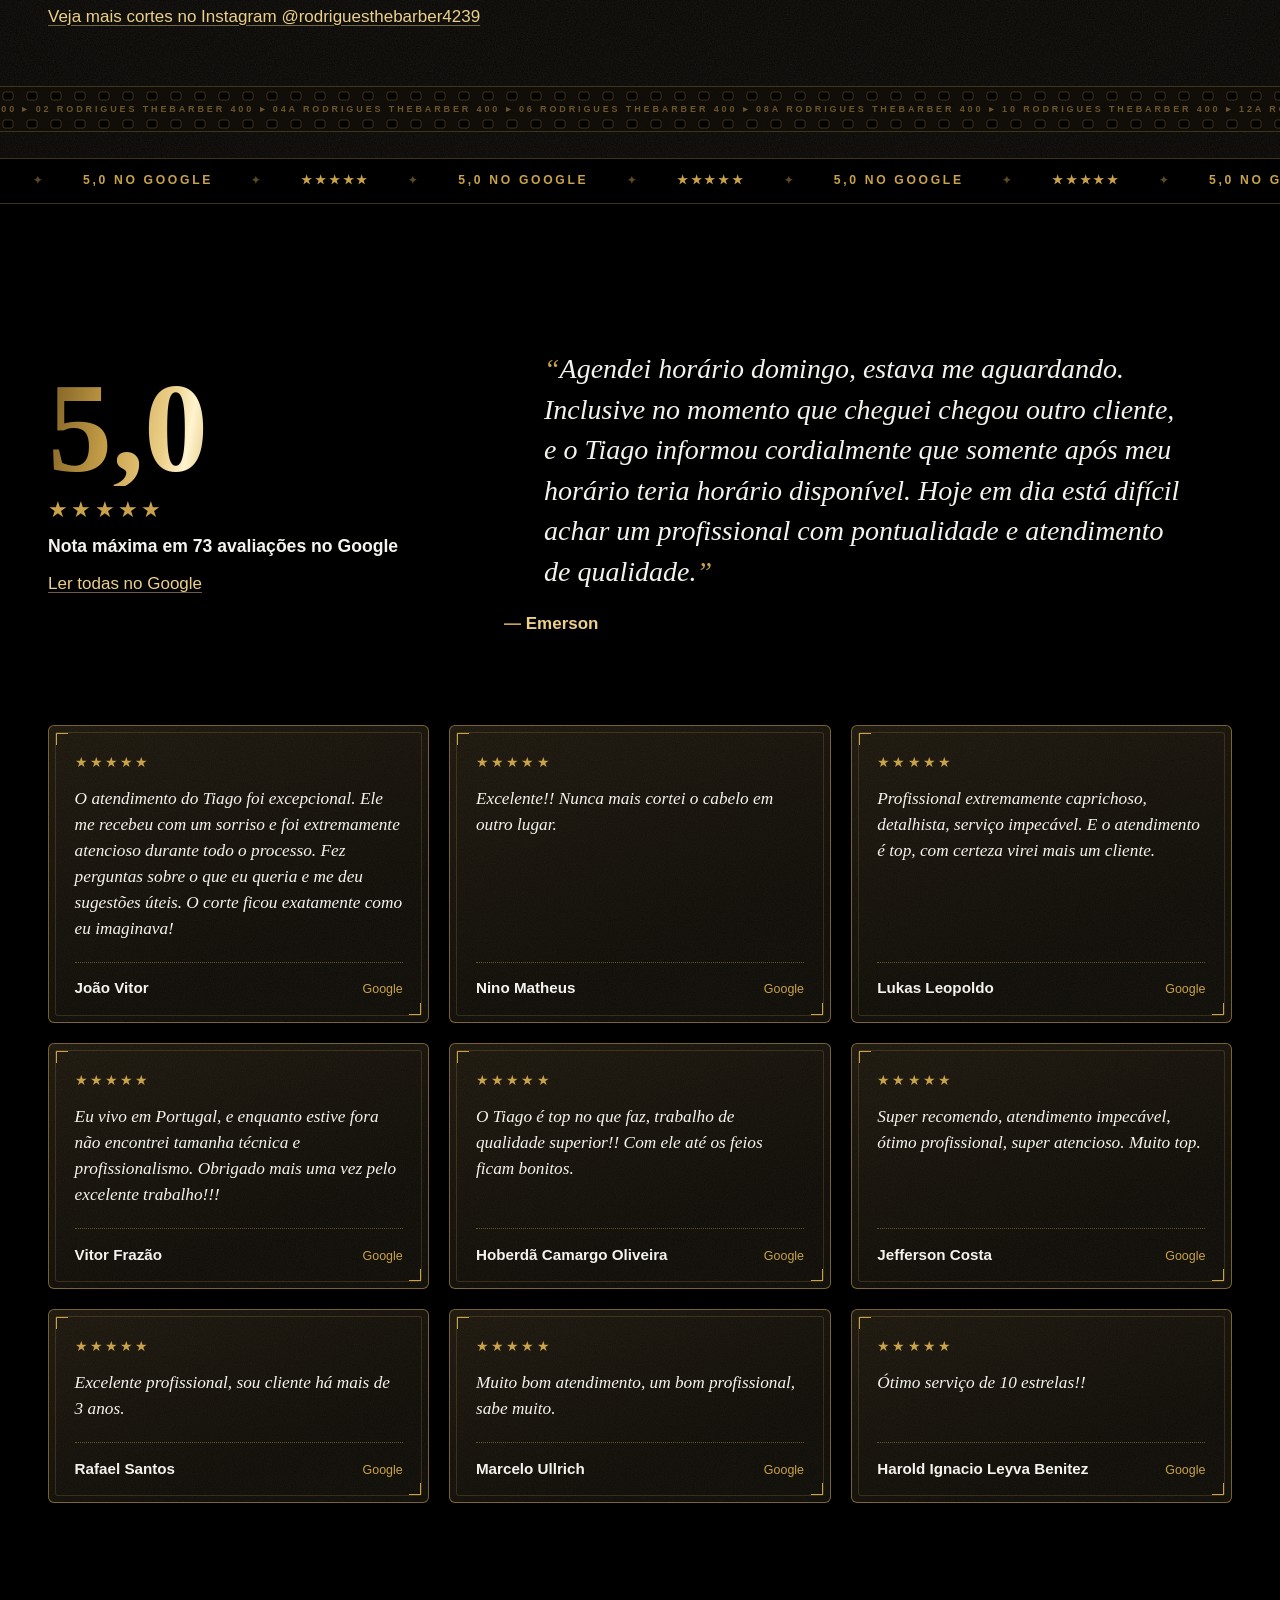
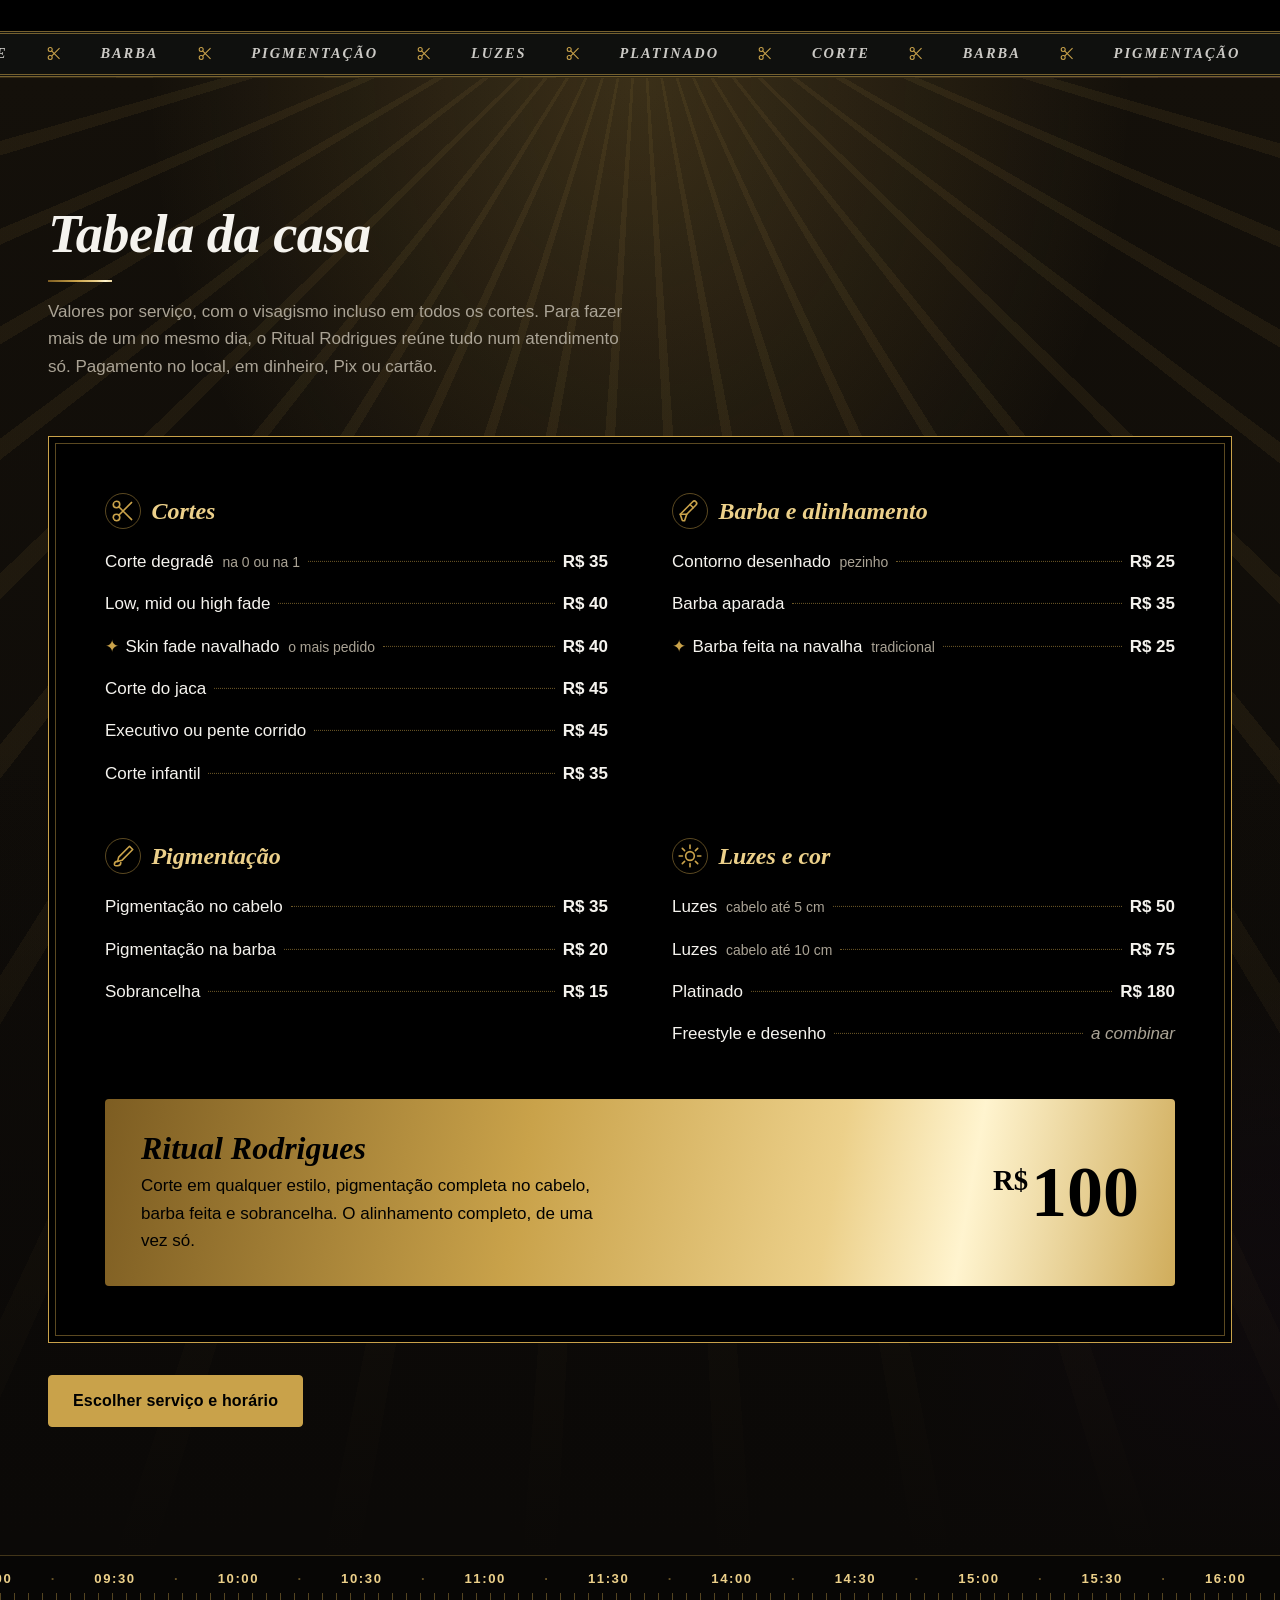
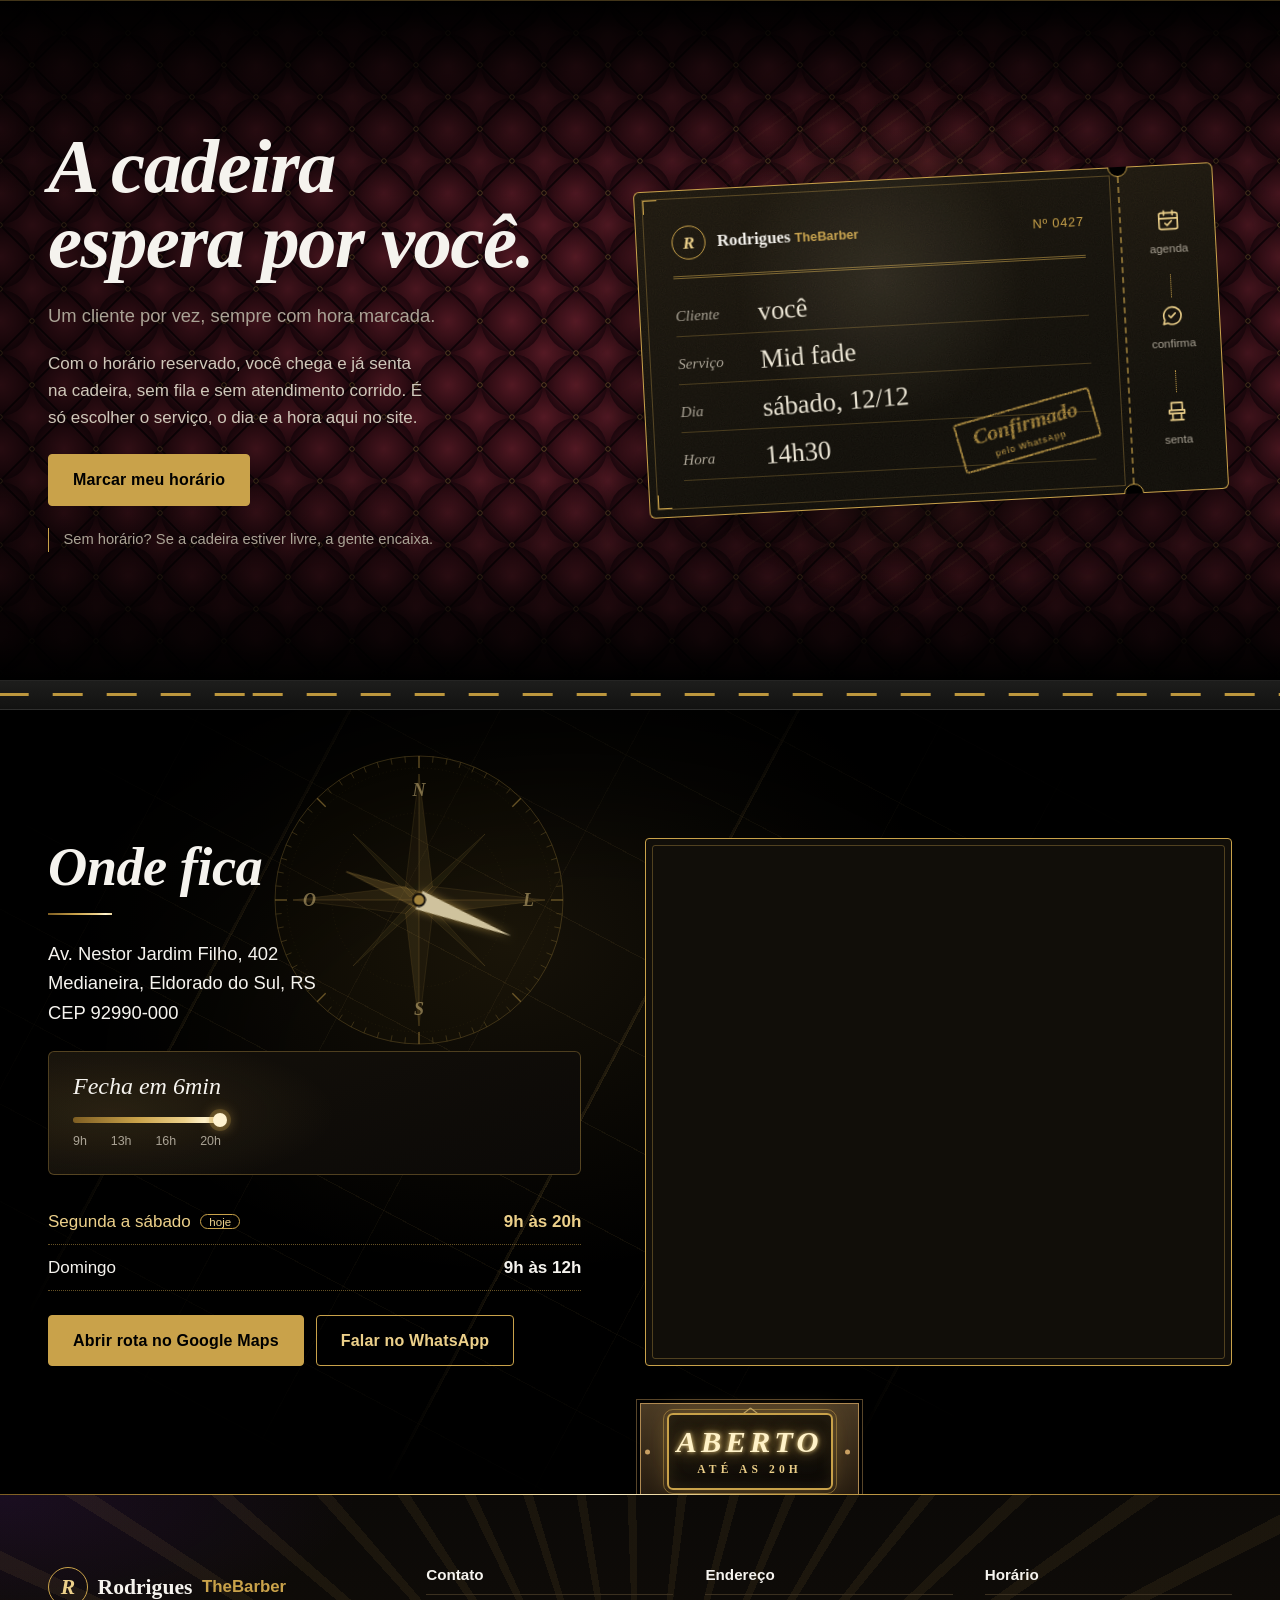
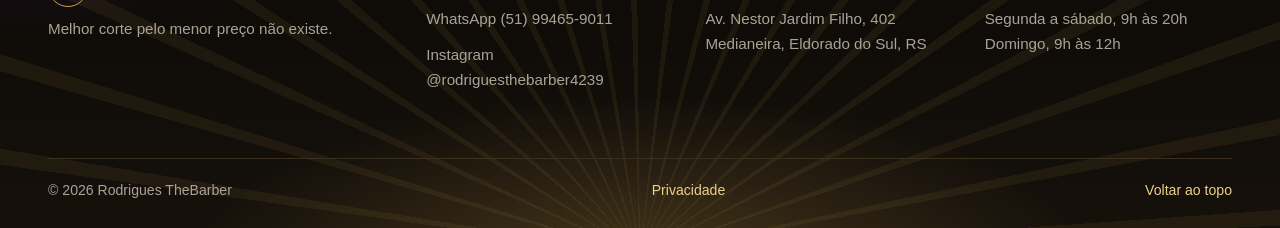
==== commit abfb0ba0: "Abertura e O jeito da casa no estilo das maquetes Abertura: parede de pedra com feixe de luz quente," ====
--- a/index.html
+++ b/index.html
@@ -24,7 +24,7 @@
   <link rel="stylesheet" href="https://fonts.googleapis.com/css2?family=Archivo:wdth,wght@62..125,400..800&family=Bodoni+Moda:ital,opsz,wght@0,6..96,500..800;1,6..96,500..700&family=Nothing+You+Could+Do&display=swap">
   <link rel="preload" as="image" href="img/tiago-retrato-900.webp" imagesrcset="img/tiago-retrato-480.webp 480w, img/tiago-retrato-900.webp 900w" imagesizes="(min-width: 900px) 34vw, 70vw">
   <!-- ?v=: aumente o número sempre que mudar o CSS ou o JS, para o navegador baixar a versão nova -->
-  <link rel="stylesheet" href="css/style.css?v=13">
+  <link rel="stylesheet" href="css/style.css?v=14">
   <script>document.documentElement.classList.add('js')</script>
   <script type="application/ld+json">
   {
@@ -59,7 +59,7 @@
   <header class="topo" id="topo">
     <a class="marca" href="#inicio" aria-label="Rodrigues TheBarber, voltar ao início">
       <span class="marca-r" aria-hidden="true">R</span>
-      <span class="marca-nome">Rodrigues <em>TheBarber</em></span>
+      <span class="marca-nome">Rodrigues <em>The Barber</em></span>
     </a>
     <nav class="menu" aria-label="Seções">
       <a href="#trabalhos">Trabalhos</a>
@@ -72,7 +72,7 @@
   </header>
 
   <main id="conteudo">
-    <!-- Abertura: letreiro em folha de ouro, poste giratório e a vitrine em arco,
+    <!-- Abertura: parede de pedra com feixe de luz, letreiro em creme e ouro e o retrato num nicho em arco,
          iluminados como o retrato da abertura: feixes violeta e fumaça -->
     <section class="abertura" id="inicio" aria-labelledby="titulo">
       <div class="abertura-luz" aria-hidden="true">
@@ -80,29 +80,29 @@
         <span class="fumaca fumaca-2"></span>
       </div>
       <div class="abertura-texto">
-        <p class="abertura-local">Eldorado do Sul &nbsp;✦&nbsp; <span class="junto">mais de 20 anos na tesoura</span></p>
+        <p class="abertura-local">Eldorado do Sul · <span class="junto">mais de 20 anos na tesoura</span></p>
         <h1 id="titulo" class="letreiro">
           <span class="letreiro-linha letreiro-1">Rodrigues</span>
-          <span class="letreiro-linha letreiro-2">TheBarber</span>
+          <span class="letreiro-linha letreiro-2">The Barber</span>
         </h1>
         <p class="abertura-frase">Aqui o casual vira chique.</p>
         <p class="abertura-sub">Degradê, barba na navalha, pigmentação e platinado, feitos com calma e capricho em cada detalhe.</p>
         <div class="abertura-acoes">
-          <a class="botao botao-ouro" href="#agendar">Agendar horário</a>
+          <a class="botao botao-ouro" href="#agendar">Agendar horário <span class="seta-cta" aria-hidden="true">→</span></a>
           <a class="botao botao-linha" href="#precos">Ver preços</a>
         </div>
       </div>
 
+      <!-- nicho de pedra em arco com o retrato, pedra-chave, placa de bronze e coluna com louro -->
       <div class="vitrine" aria-hidden="true">
-        <span class="feixes"><i></i><i></i><i></i></span>
-        <div class="poste"><span class="poste-listras"></span></div>
-        <figure class="arco">
-          <img src="img/tiago-retrato-900.webp" srcset="img/tiago-retrato-480.webp 480w, img/tiago-retrato-900.webp 900w" sizes="(min-width: 900px) 34vw, 70vw" width="900" height="1125" alt="" fetchpriority="high">
-        </figure>
-        <p class="vitrine-selo">
-          <span class="selo-num">20+</span>
-          <span class="selo-txt">anos de<br>cadeira</span>
-        </p>
+        <div class="nicho">
+          <span class="nicho-chave"></span>
+          <figure class="arco">
+            <img src="img/tiago-retrato-900.webp" srcset="img/tiago-retrato-480.webp 480w, img/tiago-retrato-900.webp 900w" sizes="(min-width: 900px) 34vw, 70vw" width="900" height="1125" alt="" fetchpriority="high">
+          </figure>
+          <p class="placa">20+ anos de ofício</p>
+        </div>
+        <div class="coluna"><span class="coluna-capitel"></span><span class="coluna-fuste"></span><span class="coluna-base"><svg class="louro" viewBox="0 0 60 120"><path d="M30 118C26 90 26 60 34 4"/><g class="folhas"><path d="M31 100c-10-2-16-10-16-16 8 1 14 7 16 16z"/><path d="M31 100c8-4 12-12 11-18-7 3-11 10-11 18z"/><path d="M30 80c-10-2-15-10-15-16 8 1 13 7 15 16z"/><path d="M30 80c8-4 12-12 11-18-7 3-11 10-11 18z"/><path d="M31 60c-9-2-14-9-14-15 7 1 12 7 14 15z"/><path d="M31 60c7-4 11-11 10-17-6 3-10 9-10 17z"/><path d="M32 40c-8-2-12-8-12-13 6 1 11 6 12 13z"/><path d="M32 40c6-3 10-9 9-15-6 3-9 8-9 15z"/><path d="M33 22c-6-2-9-6-9-10 5 1 8 5 9 10z"/><path d="M33 22c5-3 7-7 7-11-5 2-7 6-7 11z"/></g></svg></span></div>
       </div>
 
       <!-- faixa de informações rápidas no pé da abertura -->
@@ -123,7 +123,28 @@
 
     <!-- Sobre a casa (a marca fala no "nós"; o profissional não aparece pelo nome) -->
     <section class="tiago" aria-labelledby="tiago-titulo">
-      <img class="tiago-fundo" src="img/estampa-barbeiro.webp" width="1400" height="1380" alt="" loading="lazy" decoding="async">
+      <svg class="tesoura-antiga" viewBox="0 0 200 520" aria-hidden="true">
+        <defs>
+          <linearGradient id="bronze" x1="0" y1="0" x2="1" y2="0"><stop offset="0" stop-color="#3e3020"/><stop offset=".35" stop-color="#a98450"/><stop offset=".55" stop-color="#ead09a"/><stop offset=".75" stop-color="#9c7744"/><stop offset="1" stop-color="#3a2c1c"/></linearGradient>
+          <linearGradient id="bronze-v" x1="0" y1="0" x2="0" y2="1"><stop offset="0" stop-color="#d9b97f"/><stop offset=".5" stop-color="#8f6c3d"/><stop offset="1" stop-color="#4a3923"/></linearGradient>
+        </defs>
+        <path d="M94 306 L56 22 Q56 8 66 14 L114 296 Z" fill="url(#bronze)"/>
+        <path d="M61 24 L101 300" stroke="#f3dfb2" stroke-opacity=".45" stroke-width="1"/>
+        <path d="M106 306 L152 24 Q158 10 166 22 L122 300 Z" fill="url(#bronze)"/>
+        <path d="M157 28 L114 300" stroke="#f3dfb2" stroke-opacity=".35" stroke-width="1"/>
+        <g fill="none" stroke="url(#bronze-v)" stroke-linecap="round">
+          <path d="M98 312 C90 340 74 352 68 374" stroke-width="11"/>
+          <path d="M112 312 C122 340 138 352 146 374" stroke-width="11"/>
+          <ellipse cx="60" cy="424" rx="40" ry="50" stroke-width="12"/>
+          <ellipse cx="152" cy="422" rx="34" ry="44" stroke-width="12"/>
+        </g>
+        <g fill="none" stroke="#f3dfb2" stroke-opacity=".3" stroke-width="1.2">
+          <ellipse cx="60" cy="424" rx="34" ry="44"/>
+          <ellipse cx="152" cy="422" rx="28" ry="38"/>
+        </g>
+        <circle cx="104" cy="302" r="11" fill="url(#bronze-v)" stroke="#2a2014" stroke-width="1.5"/>
+        <path d="M97 298 L111 306" stroke="#2a2014" stroke-width="2"/>
+      </svg>
       <div class="tiago-texto">
         <h2 id="tiago-titulo" class="titulo">O jeito da casa</h2>
         <p>São mais de vinte anos de profissão, do degradê clássico ao freestyle, da barba na toalha quente ao platinado. Aqui cada atendimento segue o mesmo cuidado, do primeiro cliente do dia ao último.</p>
@@ -551,6 +572,6 @@
     <button type="button" class="seta seta-prox" aria-label="Próxima foto"><svg viewBox="0 0 24 24" aria-hidden="true"><path d="m9 5 7 7-7 7"/></svg></button>
   </dialog>
 
-  <script src="js/main.js?v=13" type="module"></script>
+  <script src="js/main.js?v=14" type="module"></script>
 </body>
 </html>
--- a/css/style.css
+++ b/css/style.css
@@ -2651,6 +2651,312 @@
 .depos-dica { display: none; }
 @media (max-width: 640px) { .depos-dica { display: flex; } }
 
+/* =====================================================================
+   Abertura e "O jeito da casa" no estilo das maquetes:
+   parede de pedra com feixe de luz, nicho em arco com o retrato,
+   placa de bronze, coluna com louro e moldura dourada de cantos recortados.
+   A foto do Tiago mantém as cores originais.
+   ===================================================================== */
+
+/* topo: R | RODRIGUES THE BARBER */
+.topo .marca { gap: 1rem; }
+.topo .marca-r {
+  width: auto;
+  height: auto;
+  border: 0;
+  border-radius: 0;
+  padding-right: 1rem;
+  border-right: 1px solid rgba(201, 162, 74, .5);
+  font-size: 2rem;
+  line-height: 1;
+  color: var(--creme);
+}
+.topo .marca-nome {
+  font-family: var(--serif);
+  font-weight: 500;
+  font-size: .82rem;
+  letter-spacing: .32em;
+  text-transform: uppercase;
+  color: var(--creme);
+}
+.topo .marca-nome em { font-family: var(--serif); font-weight: 500; font-size: 1em; font-variation-settings: normal; color: var(--creme); }
+.menu a { font-family: var(--serif); font-size: 1rem; }
+
+:root { --creme: #efe6d2; --pedra: #2a241e; --bronze: linear-gradient(180deg, #e4c48a 0%, #b58a4e 45%, #8a6534 55%, #c9a062 100%); }
+
+/* parede de pedra escura com um feixe de luz quente vindo do alto */
+.abertura > .abertura-luz {
+  background:
+    url("data:image/svg+xml,%3Csvg xmlns='http://www.w3.org/2000/svg' width='1400' height='900' preserveAspectRatio='none'%3E%3Cfilter id='p'%3E%3CfeTurbulence type='fractalNoise' baseFrequency='.0035 .006' numOctaves='5' seed='7'/%3E%3CfeColorMatrix values='0 0 0 0 .2 0 0 0 0 .17 0 0 0 0 .13 0 0 0 .55 0'/%3E%3C/filter%3E%3Crect width='100%25' height='100%25' filter='url(%23p)'/%3E%3C/svg%3E") 0 0 / 100% 100% no-repeat,
+    radial-gradient(ellipse 80% 70% at 40% 40%, #2b241d, #0d0b09 75%);
+}
+.abertura-luz::before {
+  background:
+    linear-gradient(118deg, transparent 18%, rgba(240, 200, 130, .16) 28%, rgba(240, 200, 130, .05) 40%, transparent 50%),
+    radial-gradient(ellipse 40% 50% at 30% 15%, rgba(240, 200, 130, .12), transparent 70%),
+    radial-gradient(ellipse 70% 70% at 30% 50%, rgba(0, 0, 0, .45), transparent 80%);
+}
+.fumaca { display: none; }
+section.abertura { overflow-x: visible; }
+
+/* letreiro: Rodrigues em creme, THE BARBER espaçado em ouro e um traço dourado */
+.abertura-local { font-family: var(--serif); font-size: .82rem; letter-spacing: .26em; text-transform: uppercase; color: var(--ouro); }
+.letreiro { margin-bottom: 1.6rem; }
+.letreiro-linha { background: none; -webkit-text-fill-color: currentColor; filter: none; }
+.letreiro-1 {
+  font-weight: 500;
+  color: var(--creme);
+  font-size: clamp(3.8rem, 10vw, 8.6rem);
+  text-shadow: 0 6px 30px rgba(0, 0, 0, .6);
+}
+.letreiro-2 {
+  font-family: var(--serif);
+  font-weight: 500;
+  font-variation-settings: normal;
+  font-size: clamp(1.3rem, 3vw, 2.5rem);
+  letter-spacing: .42em;
+  text-transform: uppercase;
+  color: var(--ouro);
+  margin: -.2em 0 0 .1em;
+}
+.letreiro::after { content: ""; display: block; width: 104px; height: 2px; margin-top: 1.6rem; background: var(--ouro); }
+.abertura-frase { color: var(--creme); font-weight: 500; font-size: clamp(1.6rem, 3vw, 2.3rem); }
+.abertura-sub { font-family: var(--serif); font-size: clamp(1.08rem, 1.6vw, 1.3rem); line-height: 1.5; color: #e2d9c6; }
+.abertura-acoes .botao { font-family: var(--serif); font-weight: 600; font-variation-settings: normal; font-size: 1.12rem; min-height: 56px; padding-inline: 1.8rem; border-radius: 2px; }
+.abertura-acoes .botao-ouro { background: var(--bronze); border-color: #d9b679; color: #1a1209; box-shadow: inset 0 1px 0 rgba(255, 255, 255, .35), 0 10px 24px -12px rgba(0, 0, 0, .8); }
+.abertura-acoes .botao-linha { border-color: rgba(201, 162, 74, .8); color: var(--creme); }
+.seta-cta { margin-left: .6rem; font-family: var(--sans); transition: transform .2s; }
+.botao:hover .seta-cta { transform: translateX(4px); }
+
+/* nicho de pedra em arco */
+.vitrine { width: min(100%, 470px); padding-left: 0; display: flex; align-items: flex-end; gap: 0; }
+.nicho {
+  position: relative;
+  flex: 1;
+  padding: 26px 26px 0;
+  border-radius: 999px 999px 0 0;
+  background:
+    url("data:image/svg+xml,%3Csvg xmlns='http://www.w3.org/2000/svg' width='200' height='200'%3E%3Cfilter id='s'%3E%3CfeTurbulence type='fractalNoise' baseFrequency='.08' numOctaves='3' stitchTiles='stitch'/%3E%3CfeColorMatrix values='0 0 0 0 .5 0 0 0 0 .44 0 0 0 0 .36 0 0 0 .35 0'/%3E%3C/filter%3E%3Crect width='100%25' height='100%25' filter='url(%23s)'/%3E%3C/svg%3E"),
+    linear-gradient(115deg, #6b5f50 0%, #4a4136 40%, #2e2820 100%);
+  box-shadow:
+    inset 3px 3px 0 rgba(255, 240, 210, .18), inset -4px -2px 0 rgba(0, 0, 0, .45),
+    0 30px 60px -20px rgba(0, 0, 0, .9);
+}
+.nicho::after {
+  /* parapeito de pedra embaixo do arco */
+  content: "";
+  position: absolute;
+  left: -18px;
+  right: -18px;
+  bottom: -18px;
+  height: 22px;
+  background: linear-gradient(180deg, #6e6252, #3a3229);
+  box-shadow: inset 0 2px 0 rgba(255, 240, 210, .2), 0 14px 24px -10px rgba(0, 0, 0, .9);
+}
+.nicho-chave {
+  /* pedra-chave no topo do arco */
+  position: absolute;
+  z-index: 2;
+  top: -8px;
+  left: 50%;
+  width: 54px;
+  height: 46px;
+  transform: translateX(-50%);
+  clip-path: polygon(0 0, 100% 0, 80% 100%, 20% 100%);
+  background: linear-gradient(180deg, #7b6e5c, #4d4337);
+}
+.nicho .arco {
+  border: 0;
+  outline: 0;
+  border-radius: 999px 999px 0 0;
+  box-shadow: inset 0 0 0 1px rgba(0, 0, 0, .6), inset 0 18px 40px rgba(0, 0, 0, .7);
+}
+.nicho .arco::after { background: linear-gradient(180deg, rgba(0, 0, 0, .35), transparent 22%); }
+.placa {
+  position: absolute;
+  z-index: 3;
+  left: 50%;
+  bottom: -6px;
+  transform: translateX(-50%);
+  width: max-content;
+  padding: .55rem 1.6rem;
+  white-space: nowrap;
+  font-family: var(--serif);
+  font-weight: 600;
+  font-size: clamp(.78rem, 1.5vw, 1rem);
+  letter-spacing: .26em;
+  text-transform: uppercase;
+  color: #f4e6c4;
+  background: linear-gradient(180deg, #4a3a24, #241a0f);
+  border: 1px solid #b08a52;
+  outline: 1px solid rgba(176, 138, 82, .5);
+  outline-offset: 3px;
+  box-shadow: 0 8px 18px -6px rgba(0, 0, 0, .9);
+}
+.placa::before, .placa::after {
+  content: "";
+  position: absolute;
+  top: 50%;
+  width: 5px;
+  height: 5px;
+  border-radius: 50%;
+  background: #c9a062;
+  transform: translateY(-50%);
+}
+.placa::before { left: .5rem; }
+.placa::after { right: .5rem; }
+
+/* coluna de pedra com louro em relevo */
+.coluna { display: flex; flex-direction: column; align-items: center; width: 74px; margin-left: 26px; align-self: stretch; justify-content: flex-end; margin-bottom: -18px; }
+.coluna-capitel { width: 74px; height: 26px; background: linear-gradient(180deg, #7a6d5b, #463d32); box-shadow: inset 0 2px 0 rgba(255, 240, 210, .2); }
+.coluna-fuste {
+  flex: 1;
+  width: 56px;
+  min-height: 200px;
+  background:
+    repeating-linear-gradient(90deg, rgba(0, 0, 0, .35) 0 2px, rgba(255, 240, 210, .1) 2px 4px, transparent 4px 11px),
+    linear-gradient(90deg, #3a3229, #6a5e4e 45%, #3a3229);
+}
+.coluna-base { position: relative; width: 80px; height: 96px; background: linear-gradient(180deg, #5c5243, #2f2922); box-shadow: inset 0 2px 0 rgba(255, 240, 210, .15); display: grid; place-items: center; }
+.louro { width: 34px; height: 70px; fill: none; stroke: #b39a72; stroke-width: 1.6; stroke-linecap: round; }
+.louro .folhas path { fill: rgba(179, 154, 114, .35); }
+
+/* quem já viu a abertura com o poste e o selo redondo não vê sobras deles */
+.poste, .vitrine-selo, .feixes, .assinatura { display: none !important; }
+
+/* faixa do pé da abertura em serifa */
+.abertura-faixa { font-family: var(--serif); font-size: 1.05rem; }
+
+@media (max-width: 860px) {
+  .vitrine { width: min(84%, 340px); margin-top: 2.4rem; }
+  .coluna { display: none; }
+  .nicho { padding: 18px 18px 0; }
+}
+@media (max-width: 640px) {
+  .abertura-acoes { grid-template-columns: 1fr; }
+  .abertura-acoes .botao { width: 100%; }
+}
+
+/* ---------- O jeito da casa: centralizado, letras maiores, moldura dourada ---------- */
+.tiago {
+  min-height: 0;
+  padding-block: clamp(5rem, 9vw, 7.5rem);
+  background:
+    url("data:image/svg+xml,%3Csvg xmlns='http://www.w3.org/2000/svg' width='240' height='240'%3E%3Cfilter id='n'%3E%3CfeTurbulence type='fractalNoise' baseFrequency='.7' numOctaves='3'/%3E%3CfeColorMatrix values='0 0 0 0 .7 0 0 0 0 .6 0 0 0 0 .45 0 0 0 .06 0'/%3E%3C/filter%3E%3Crect width='100%25' height='100%25' filter='url(%23n)'/%3E%3C/svg%3E"),
+    radial-gradient(ellipse 70% 60% at 50% 40%, #1a1610, #0a0907 80%);
+}
+.tiago::before {
+  /* moldura dupla dourada com cantos recortados */
+  content: "";
+  position: absolute;
+  inset: clamp(12px, 2.4vw, 28px);
+  z-index: -1;
+  border: 1px solid rgba(201, 162, 74, .55);
+  box-shadow: inset 0 0 0 6px transparent, inset 0 0 0 7px rgba(201, 162, 74, .22);
+  background: none;
+  -webkit-mask:
+    radial-gradient(circle at 0 0, transparent 22px, #000 22.5px) top left / 51% 51% no-repeat,
+    radial-gradient(circle at 100% 0, transparent 22px, #000 22.5px) top right / 51% 51% no-repeat,
+    radial-gradient(circle at 0 100%, transparent 22px, #000 22.5px) bottom left / 51% 51% no-repeat,
+    radial-gradient(circle at 100% 100%, transparent 22px, #000 22.5px) bottom right / 51% 51% no-repeat;
+  mask:
+    radial-gradient(circle at 0 0, transparent 22px, #000 22.5px) top left / 51% 51% no-repeat,
+    radial-gradient(circle at 100% 0, transparent 22px, #000 22.5px) top right / 51% 51% no-repeat,
+    radial-gradient(circle at 0 100%, transparent 22px, #000 22.5px) bottom left / 51% 51% no-repeat,
+    radial-gradient(circle at 100% 100%, transparent 22px, #000 22.5px) bottom right / 51% 51% no-repeat;
+}
+.tiago::after {
+  /* arcos dos cantos recortados */
+  content: "";
+  position: absolute;
+  inset: clamp(12px, 2.4vw, 28px);
+  z-index: -1;
+  pointer-events: none;
+  background:
+    radial-gradient(circle at 0 0, transparent 21.5px, rgba(201, 162, 74, .55) 22px, transparent 23px) top left / 30px 30px no-repeat,
+    radial-gradient(circle at 100% 0, transparent 21.5px, rgba(201, 162, 74, .55) 22px, transparent 23px) top right / 30px 30px no-repeat,
+    radial-gradient(circle at 0 100%, transparent 21.5px, rgba(201, 162, 74, .55) 22px, transparent 23px) bottom left / 30px 30px no-repeat,
+    radial-gradient(circle at 100% 100%, transparent 21.5px, rgba(201, 162, 74, .55) 22px, transparent 23px) bottom right / 30px 30px no-repeat;
+}
+.tesoura-antiga {
+  position: absolute;
+  z-index: -1;
+  right: max(2%, calc((100vw - var(--largura)) / 2 - 40px));
+  top: 50%;
+  height: min(86%, 640px);
+  width: auto;
+  transform: translateY(-50%) rotate(14deg);
+  opacity: .55;
+  filter: drop-shadow(0 20px 30px rgba(0, 0, 0, .8));
+  pointer-events: none;
+}
+.tiago-texto { justify-items: center; text-align: center; max-width: 760px; margin-inline: auto; gap: 1.6rem; }
+.tiago-texto > h2.titulo { font-size: clamp(2.8rem, 7vw, 5rem); font-weight: 500; color: var(--creme); }
+.tiago-texto > h2.titulo::after { left: 50%; width: 96px; transform: translateX(-50%) !important; }
+.tiago-texto > p { font-size: clamp(1.18rem, 1.8vw, 1.32rem); line-height: 1.7; max-width: 60ch; color: #e6ddcb; }
+
+.passos { justify-items: center; max-width: 640px; gap: 0; margin-top: .6rem; }
+.passos li { display: flex; flex-direction: column; align-items: center; gap: .9rem; padding-bottom: 2rem; position: relative; }
+.passos li + li { padding-top: 2rem; }
+.passos li + li::before {
+  /* linha dourada ligando um ícone ao outro */
+  content: "";
+  position: absolute;
+  top: -2rem;
+  left: 50%;
+  width: 1px;
+  height: 4rem;
+  background: linear-gradient(rgba(201, 162, 74, 0), rgba(201, 162, 74, .7), rgba(201, 162, 74, 0));
+}
+.passo-icone {
+  width: 4.4rem;
+  height: 4.4rem;
+  border-radius: 16px;
+  border: 1px solid #b08a52;
+  background:
+    repeating-linear-gradient(135deg, rgba(255, 255, 255, .03) 0 2px, transparent 2px 6px),
+    linear-gradient(145deg, #3d3020, #15100a);
+  box-shadow: inset 0 1px 0 rgba(255, 230, 180, .25), inset 0 -2px 6px rgba(0, 0, 0, .6), 0 12px 24px -12px rgba(0, 0, 0, .9);
+}
+.passo-icone svg { width: 1.9rem; height: 1.9rem; }
+.passos h3 { font-size: clamp(1.55rem, 3vw, 2.1rem); margin: 0; color: #e0b973; }
+.passos p { font-size: clamp(1.12rem, 1.7vw, 1.26rem); line-height: 1.65; max-width: 52ch; color: #e6ddcb; }
+
+/* citação numa placa de cantos recortados com aspas douradas */
+.tiago blockquote {
+  position: relative;
+  margin: 1rem 0 0;
+  padding: 2.2rem clamp(1.4rem, 4vw, 3rem) 1.8rem;
+  border: 1px solid rgba(201, 162, 74, .55);
+  border-left-width: 1px;
+  background: linear-gradient(180deg, rgba(40, 32, 20, .6), rgba(15, 12, 8, .6));
+  clip-path: polygon(16px 0, calc(100% - 16px) 0, 100% 16px, 100% calc(100% - 16px), calc(100% - 16px) 100%, 16px 100%, 0 calc(100% - 16px), 0 16px);
+}
+.tiago blockquote::before {
+  content: "“";
+  display: block;
+  font-family: var(--serif);
+  font-weight: 700;
+  font-size: 4.2rem;
+  line-height: .6;
+  color: var(--ouro);
+  margin-bottom: .6rem;
+}
+.tiago blockquote p { font-size: clamp(1.3rem, 2.4vw, 1.6rem); line-height: 1.5; color: var(--creme); }
+.tiago blockquote footer { font-size: 1rem; margin-top: 1rem; }
+
+/* números separados por linhas */
+.numeros { justify-content: center; gap: 0; padding-top: 2rem; width: 100%; max-width: 640px; }
+.numeros div { flex: 1; align-items: center; padding-inline: 1rem; }
+.numeros div + div { border-left: 1px solid rgba(201, 162, 74, .4); }
+.numeros dd { font-size: clamp(2.6rem, 6vw, 3.8rem); background: var(--folha); background-size: 200% 100%; -webkit-background-clip: text; background-clip: text; -webkit-text-fill-color: transparent; }
+.numeros dt { font-size: 1.05rem; color: #e6ddcb; }
+
+@media (max-width: 760px) {
+  .tesoura-antiga { opacity: .16; right: -10%; }
+  .numeros div { padding-inline: .4rem; }
+}
+
 /* ---------- movimento reduzido ---------- */
 
 @media (prefers-reduced-motion: reduce) {
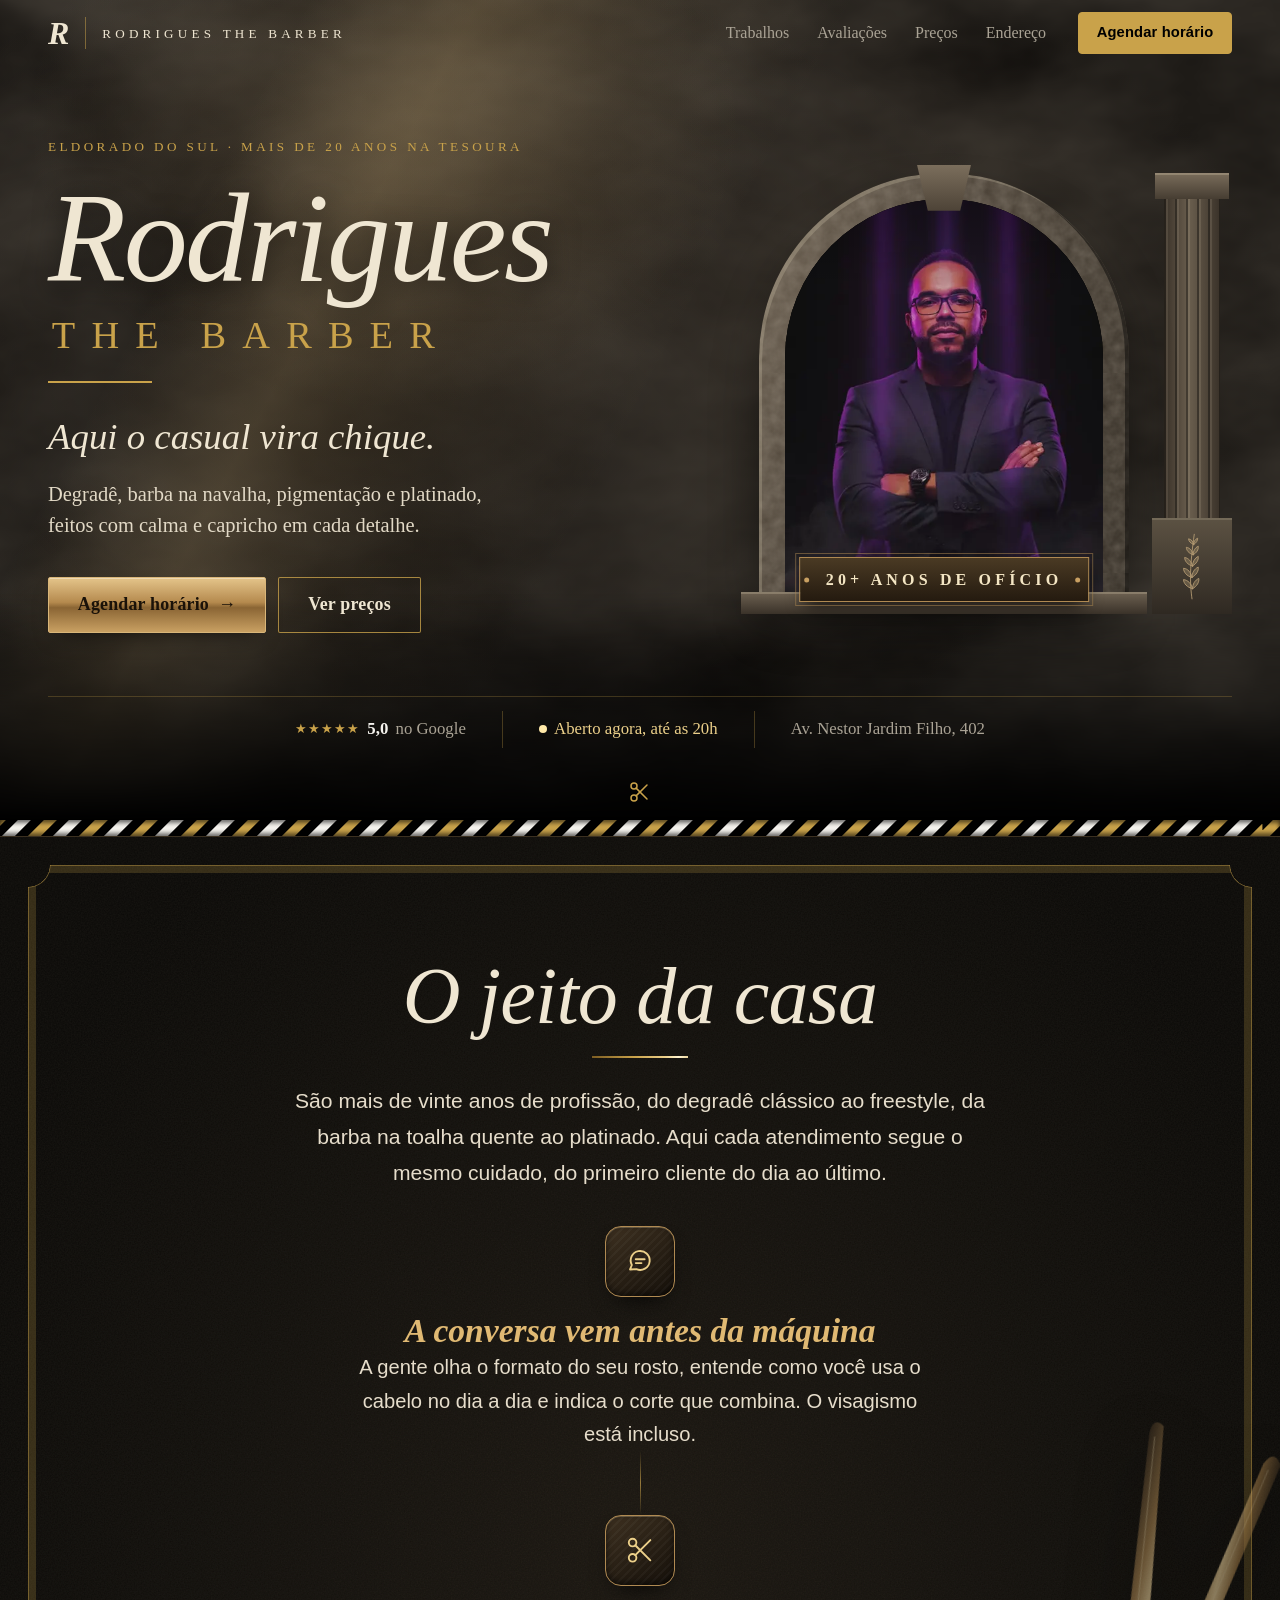
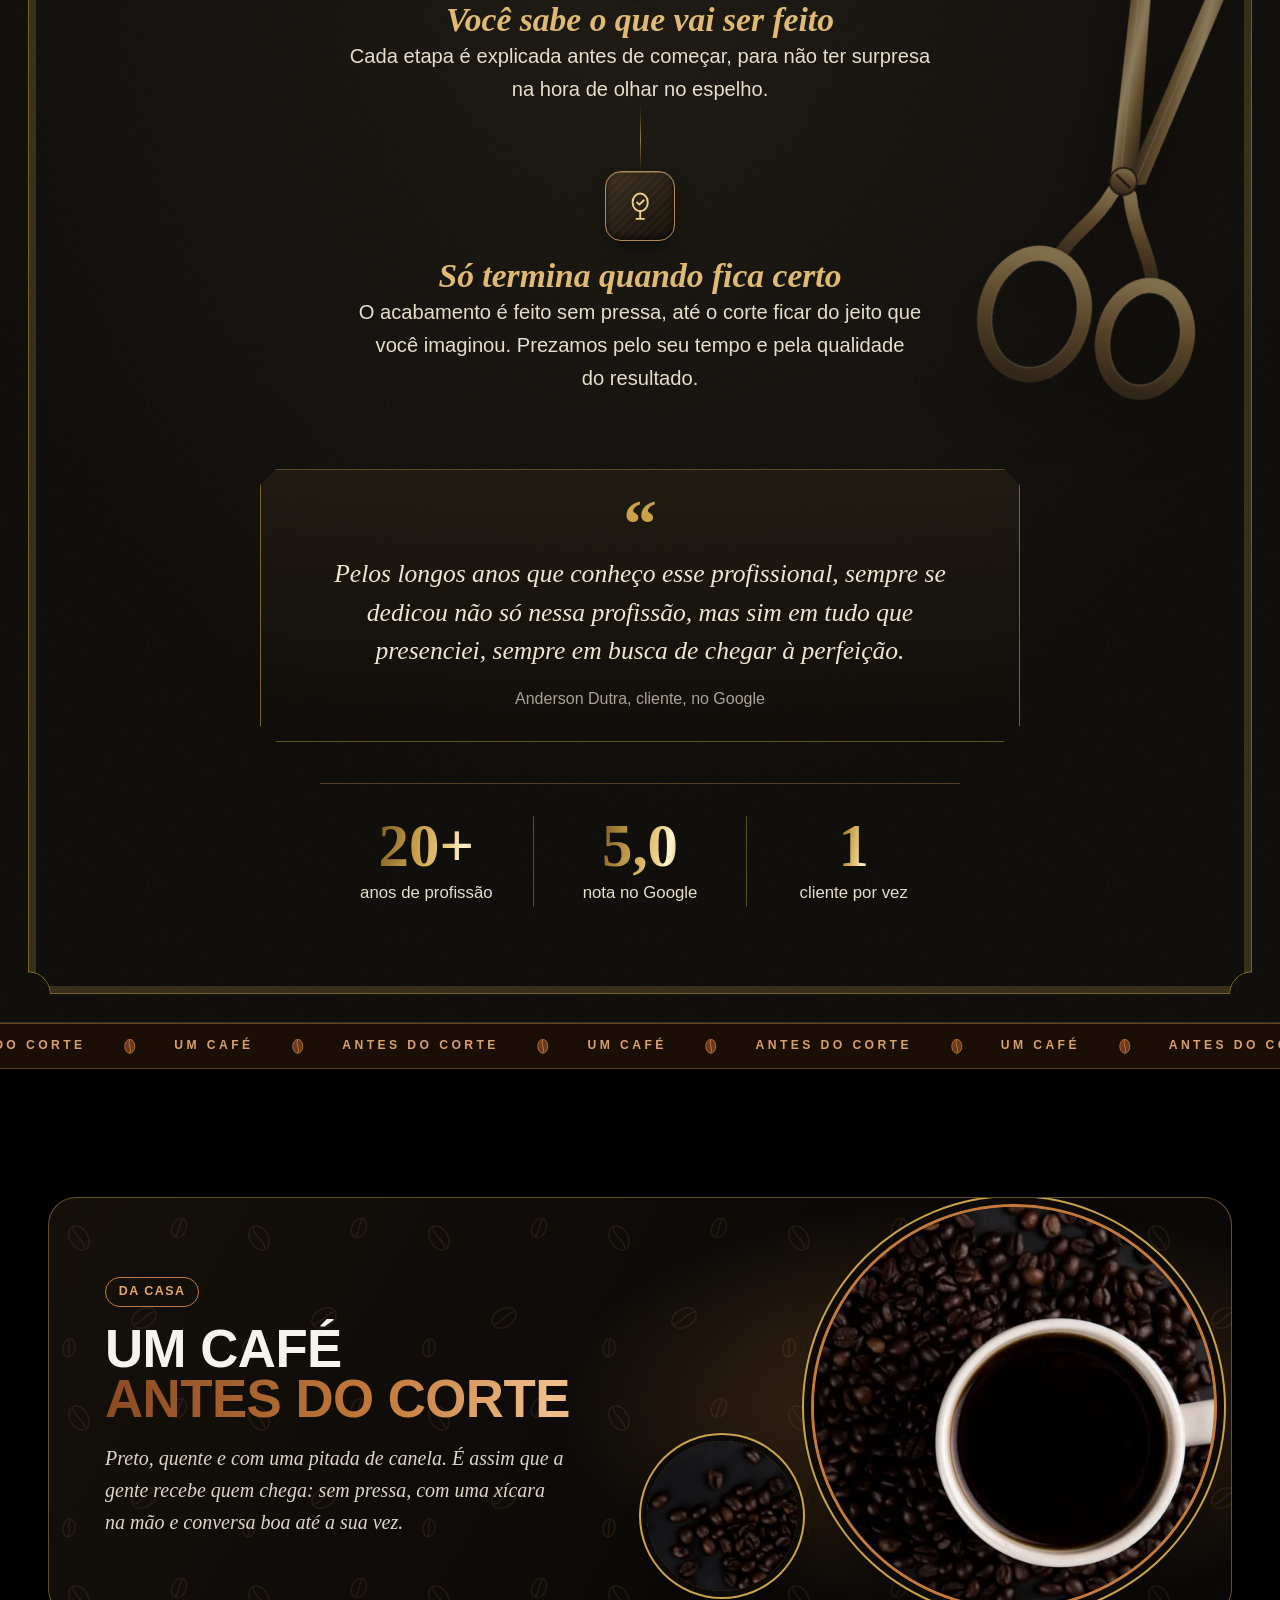
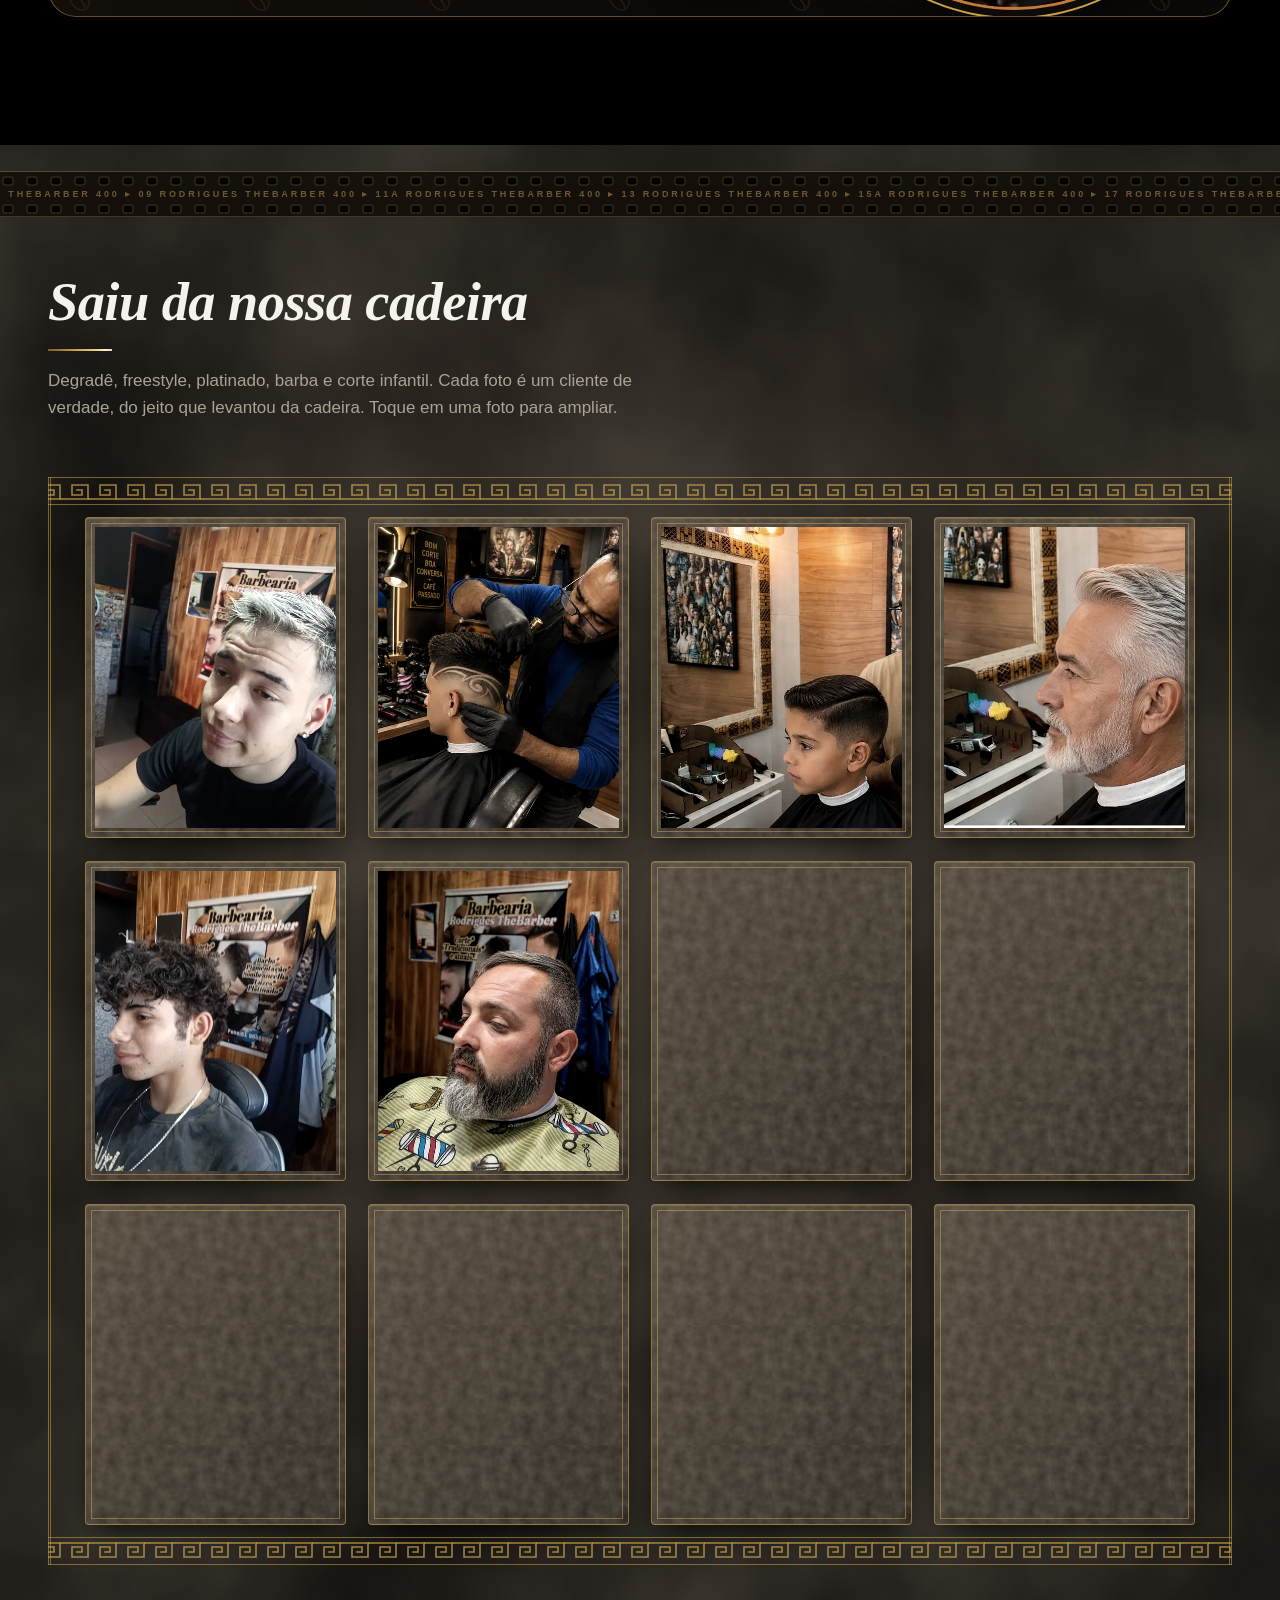
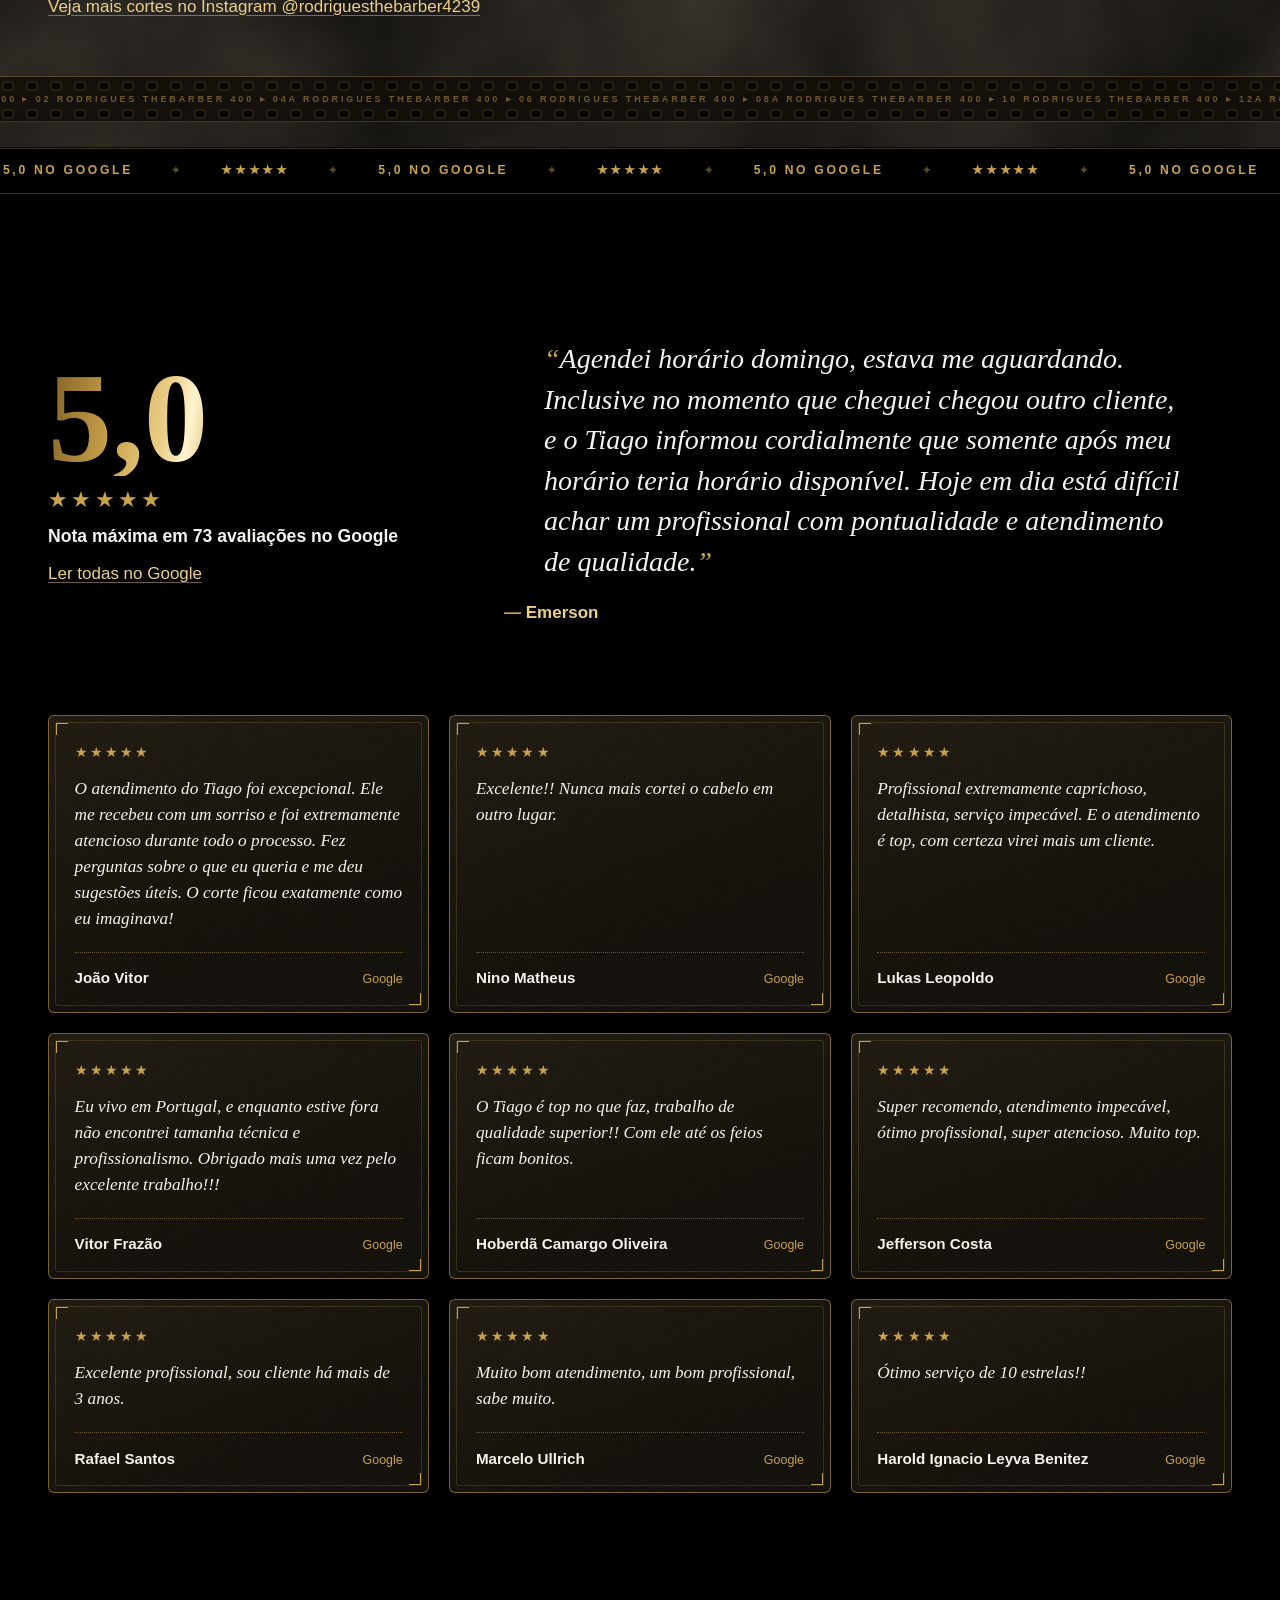
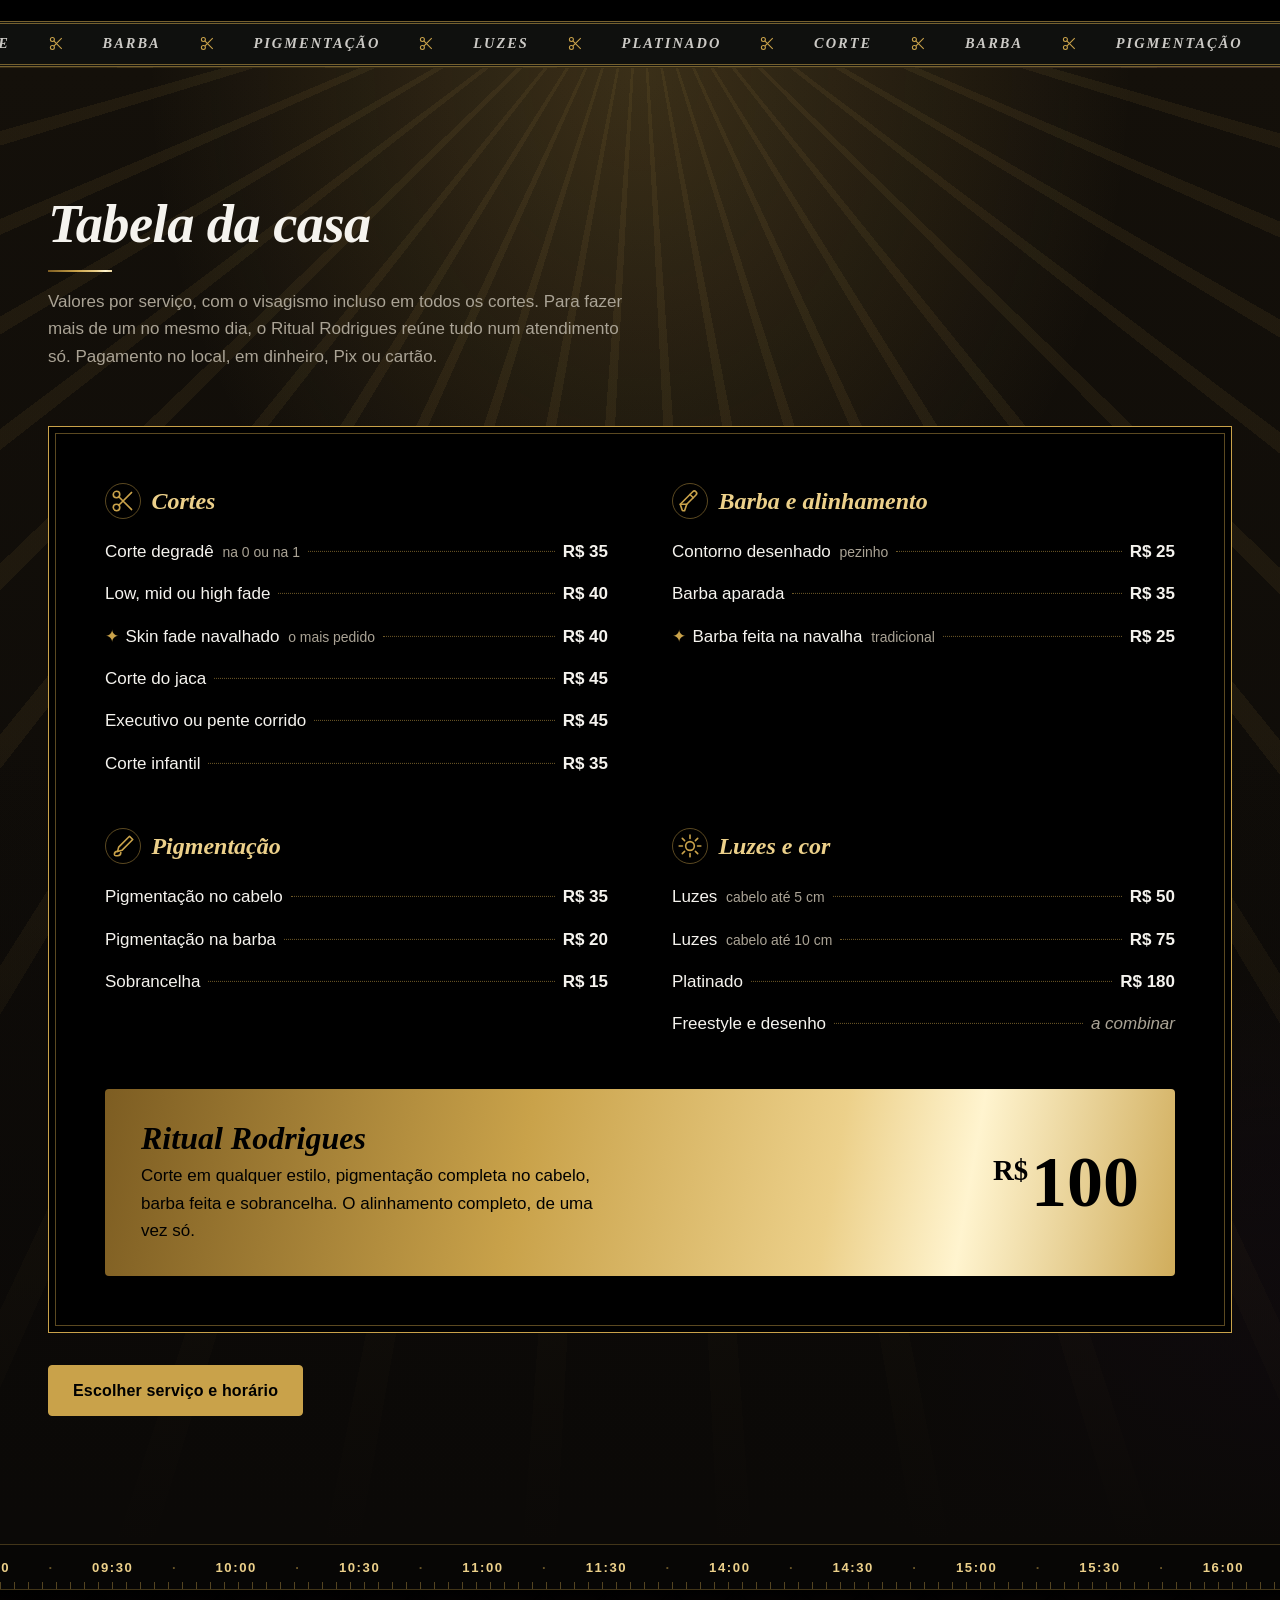
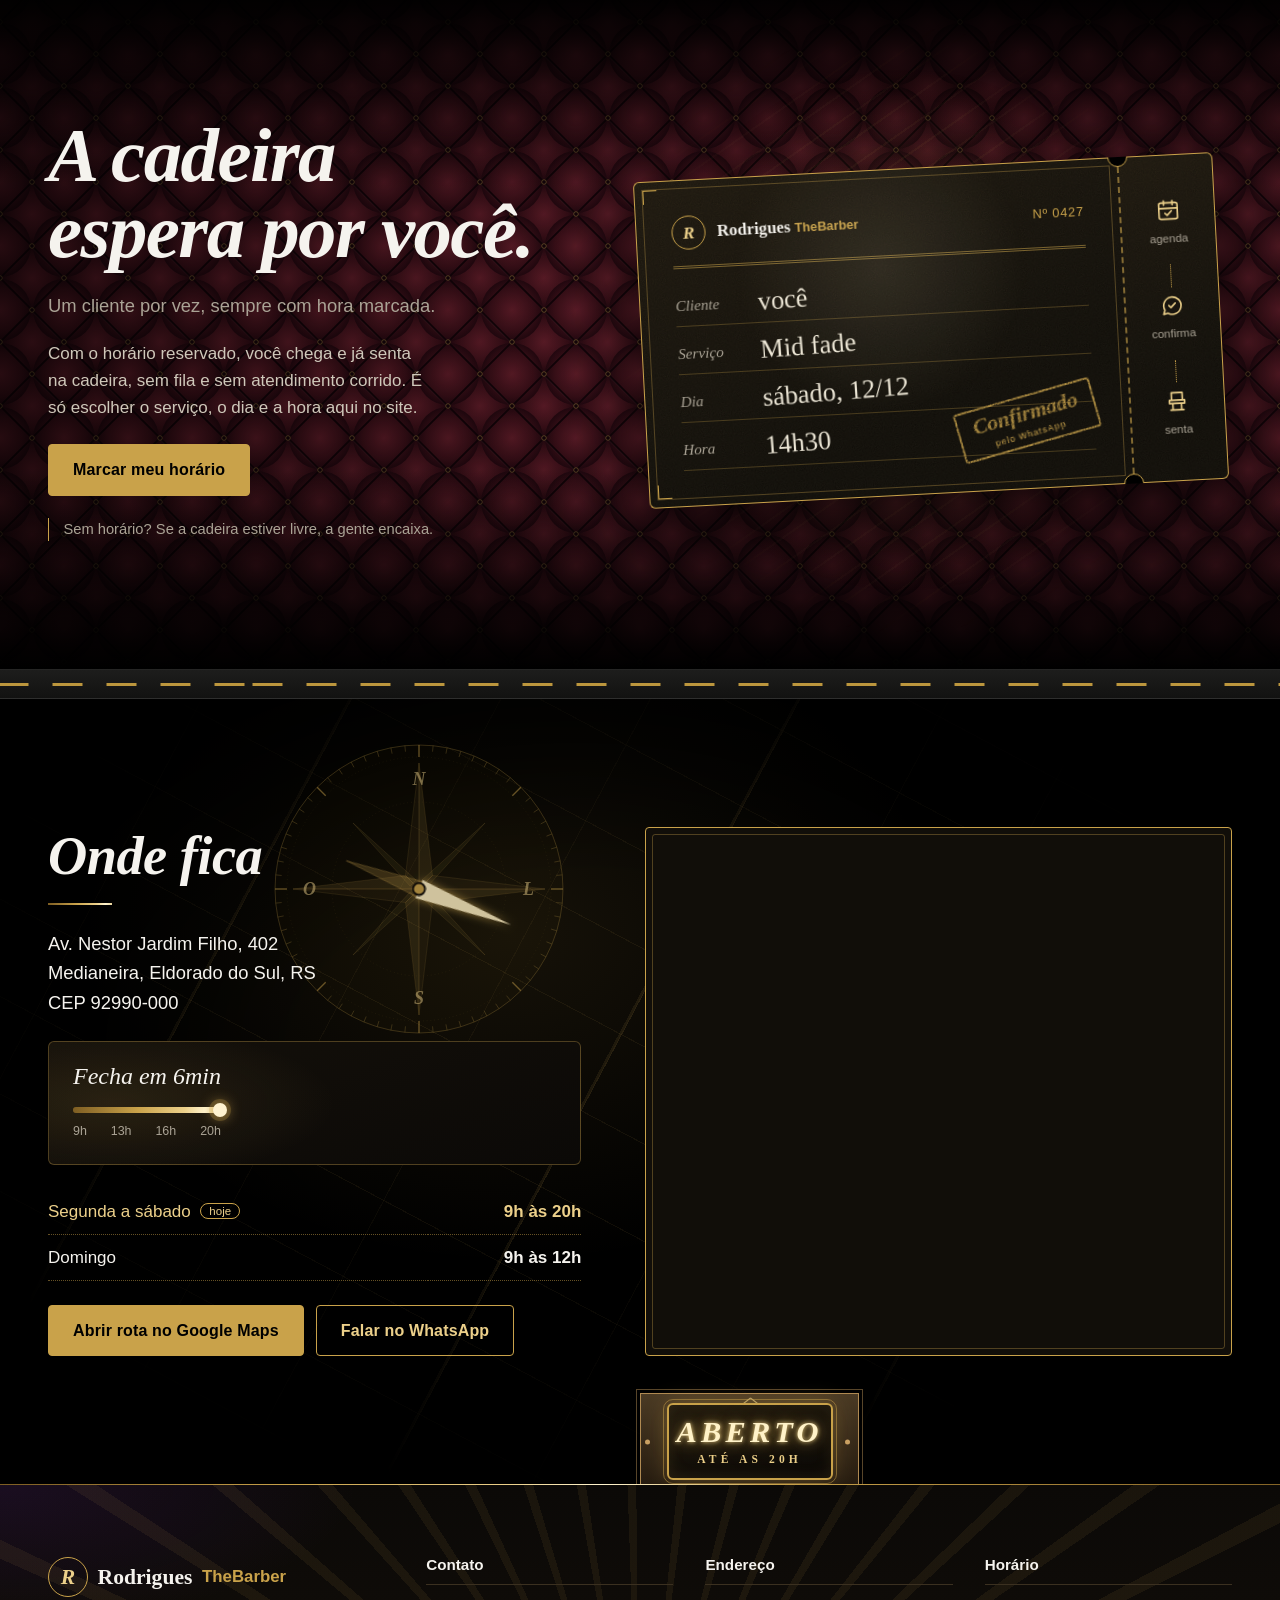
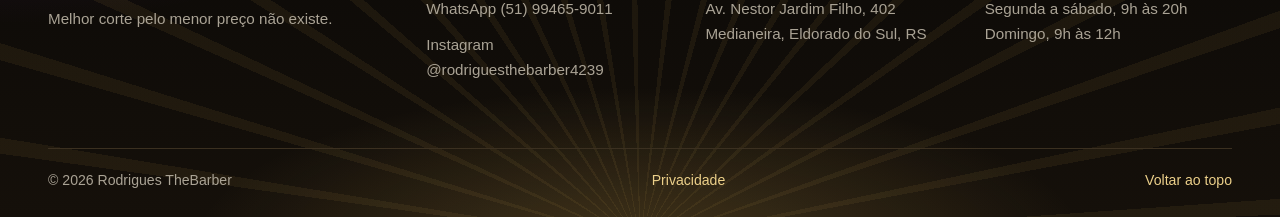
==== commit 5b8853ee: "Galeria em sala de museu clássico e letreiro sem palavras encostadas - Galeria: fundo de pedra como " ====
--- a/index.html
+++ b/index.html
@@ -24,7 +24,7 @@
   <link rel="stylesheet" href="https://fonts.googleapis.com/css2?family=Archivo:wdth,wght@62..125,400..800&family=Bodoni+Moda:ital,opsz,wght@0,6..96,500..800;1,6..96,500..700&family=Nothing+You+Could+Do&display=swap">
   <link rel="preload" as="image" href="img/tiago-retrato-900.webp" imagesrcset="img/tiago-retrato-480.webp 480w, img/tiago-retrato-900.webp 900w" imagesizes="(min-width: 900px) 34vw, 70vw">
   <!-- ?v=: aumente o número sempre que mudar o CSS ou o JS, para o navegador baixar a versão nova -->
-  <link rel="stylesheet" href="css/style.css?v=14">
+  <link rel="stylesheet" href="css/style.css?v=15">
   <script>document.documentElement.classList.add('js')</script>
   <script type="application/ld+json">
   {
@@ -192,6 +192,8 @@
         <p>Degradê, freestyle, platinado, barba e corte infantil. Cada foto é um cliente de verdade, do jeito que levantou da cadeira. Toque em uma foto para ampliar.</p>
       </div>
       <!-- fotos escritas aqui para o Google e outras ferramentas enxergarem; a lista em js/main.js precisa ter a mesma ordem -->
+      <!-- moldura clássica: grega dourada em volta da grade, cada foto com passe-partout de pedra -->
+      <div class="galeria-moldura">
       <ul class="galeria recolhida" id="galeria">
         <li>
           <button type="button" data-foto="corte-08" data-indice="0" data-legenda="Platinado com degradê nas laterais" aria-label="Ampliar foto: Platinado com degradê nas laterais">
@@ -254,6 +256,7 @@
           </button>
         </li>
       </ul>
+      </div>
       <button type="button" class="botao botao-linha galeria-toda" id="galeria-toda" aria-controls="galeria" aria-expanded="false">Ver todas as 12 fotos</button>
       <p class="galeria-mais"><a class="link-ouro" href="https://instagram.com/rodriguesthebarber4239" target="_blank" rel="noopener noreferrer">Veja mais cortes no Instagram @rodriguesthebarber4239</a></p>
     </section>
@@ -572,6 +575,6 @@
     <button type="button" class="seta seta-prox" aria-label="Próxima foto"><svg viewBox="0 0 24 24" aria-hidden="true"><path d="m9 5 7 7-7 7"/></svg></button>
   </dialog>
 
-  <script src="js/main.js?v=14" type="module"></script>
+  <script src="js/main.js?v=15" type="module"></script>
 </body>
 </html>
--- a/css/style.css
+++ b/css/style.css
@@ -2486,7 +2486,7 @@
 .ritual { transition: background-position .9s var(--sair); }
 .ritual:hover { background-position: 100% 0; }
 
-/* galeria: moldura que se fecha e legenda que sobe */
+/* galeria: filete dourado que se fecha ao passar o dedo ou o mouse */
 .galeria button { position: relative; }
 .galeria button::before {
   content: "";
@@ -2499,26 +2499,7 @@
   transition: opacity .35s, transform .5s var(--sair);
   pointer-events: none;
 }
-.galeria button::after {
-  content: attr(data-legenda);
-  position: absolute;
-  left: 0;
-  right: 0;
-  bottom: 0;
-  z-index: 1;
-  padding: 3rem 1.25rem 1.1rem;
-  background: linear-gradient(transparent, rgba(0, 0, 0, .85));
-  color: var(--branco);
-  font-size: .9rem;
-  line-height: 1.35;
-  text-align: left;
-  opacity: 0;
-  transform: translateY(12px);
-  transition: opacity .3s, transform .45s var(--sair);
-  pointer-events: none;
-}
 .galeria button:hover::before, .galeria button:focus-visible::before { opacity: 1; transform: none; }
-.galeria button:hover::after, .galeria button:focus-visible::after { opacity: 1; transform: none; }
 
 /* agendamento */
 .horarios .chip { animation: entrar-chip .35s var(--sair) both; animation-delay: calc(var(--i, 0) * 22ms); }
@@ -2717,7 +2698,7 @@
   letter-spacing: .42em;
   text-transform: uppercase;
   color: var(--ouro);
-  margin: -.2em 0 0 .1em;
+  margin: .28em 0 0 .1em;
 }
 .letreiro::after { content: ""; display: block; width: 104px; height: 2px; margin-top: 1.6rem; background: var(--ouro); }
 .abertura-frase { color: var(--creme); font-weight: 500; font-size: clamp(1.6rem, 3vw, 2.3rem); }
@@ -2957,6 +2938,47 @@
   .numeros div { padding-inline: .4rem; }
 }
 
+
+/* ---------- galeria em sala de museu clássico ----------
+   fundo de pedra como o da abertura, a grega (meandro) dourada no alto e
+   embaixo da grade, colunas finas nas laterais e cada foto num quadro com
+   passe-partout de pedra e filete dourado */
+.trabalhos::before {
+  background:
+    url("data:image/svg+xml,%3Csvg xmlns='http://www.w3.org/2000/svg' width='1400' height='900' preserveAspectRatio='none'%3E%3Cfilter id='p'%3E%3CfeTurbulence type='fractalNoise' baseFrequency='.0035 .006' numOctaves='5' seed='11'/%3E%3CfeColorMatrix values='0 0 0 0 .2 0 0 0 0 .17 0 0 0 0 .13 0 0 0 .5 0'/%3E%3C/filter%3E%3Crect width='100%25' height='100%25' filter='url(%23p)'/%3E%3C/svg%3E") 0 0 / 100% 100% no-repeat,
+    radial-gradient(ellipse 70% 60% at 50% 45%, #241e18, #0b0a08 80%) !important;
+}
+.galeria-moldura {
+  position: relative;
+  padding: 40px clamp(14px, 3vw, 34px);
+  border-left: 3px double rgba(201, 162, 74, .55);
+  border-right: 3px double rgba(201, 162, 74, .55);
+}
+.galeria-moldura::before, .galeria-moldura::after {
+  content: "";
+  position: absolute;
+  left: -3px;
+  right: -3px;
+  height: 20px;
+  background: url("data:image/svg+xml,%3Csvg xmlns='http://www.w3.org/2000/svg' width='28' height='20'%3E%3Cpath d='M0 18H22V4H6V14H16V9H11' fill='none' stroke='%23c9a24a' stroke-opacity='.75' stroke-width='1.6' stroke-linecap='square'/%3E%3Cpath d='M22 18H28' fill='none' stroke='%23c9a24a' stroke-opacity='.75' stroke-width='1.6'/%3E%3C/svg%3E") center / 28px 20px repeat-x;
+  border-block: 1px solid rgba(201, 162, 74, .55);
+  box-sizing: content-box;
+  padding-block: 3px;
+}
+.galeria-moldura::before { top: 0; }
+.galeria-moldura::after { bottom: 0; transform: scaleY(-1); }
+.galeria { gap: clamp(.8rem, 1.8vw, 1.4rem); }
+.galeria button {
+  padding: clamp(5px, .8vw, 9px);
+  background:
+    url("data:image/svg+xml,%3Csvg xmlns='http://www.w3.org/2000/svg' width='120' height='120'%3E%3Cfilter id='s'%3E%3CfeTurbulence type='fractalNoise' baseFrequency='.09' numOctaves='3' stitchTiles='stitch'/%3E%3CfeColorMatrix values='0 0 0 0 .5 0 0 0 0 .44 0 0 0 0 .36 0 0 0 .3 0'/%3E%3C/filter%3E%3Crect width='100%25' height='100%25' filter='url(%23s)'/%3E%3C/svg%3E"),
+    linear-gradient(135deg, #4d4438, #2a241d);
+  border: 1px solid rgba(201, 162, 74, .55);
+  box-shadow: inset 0 1px 0 rgba(255, 240, 210, .15), 0 14px 26px -14px rgba(0, 0, 0, .9);
+}
+.galeria button img { outline: 1px solid rgba(201, 162, 74, .5); outline-offset: 3px; }
+.galeria button::before { inset: clamp(12px, 1.6vw, 18px); }
+
 /* ---------- movimento reduzido ---------- */
 
 @media (prefers-reduced-motion: reduce) {
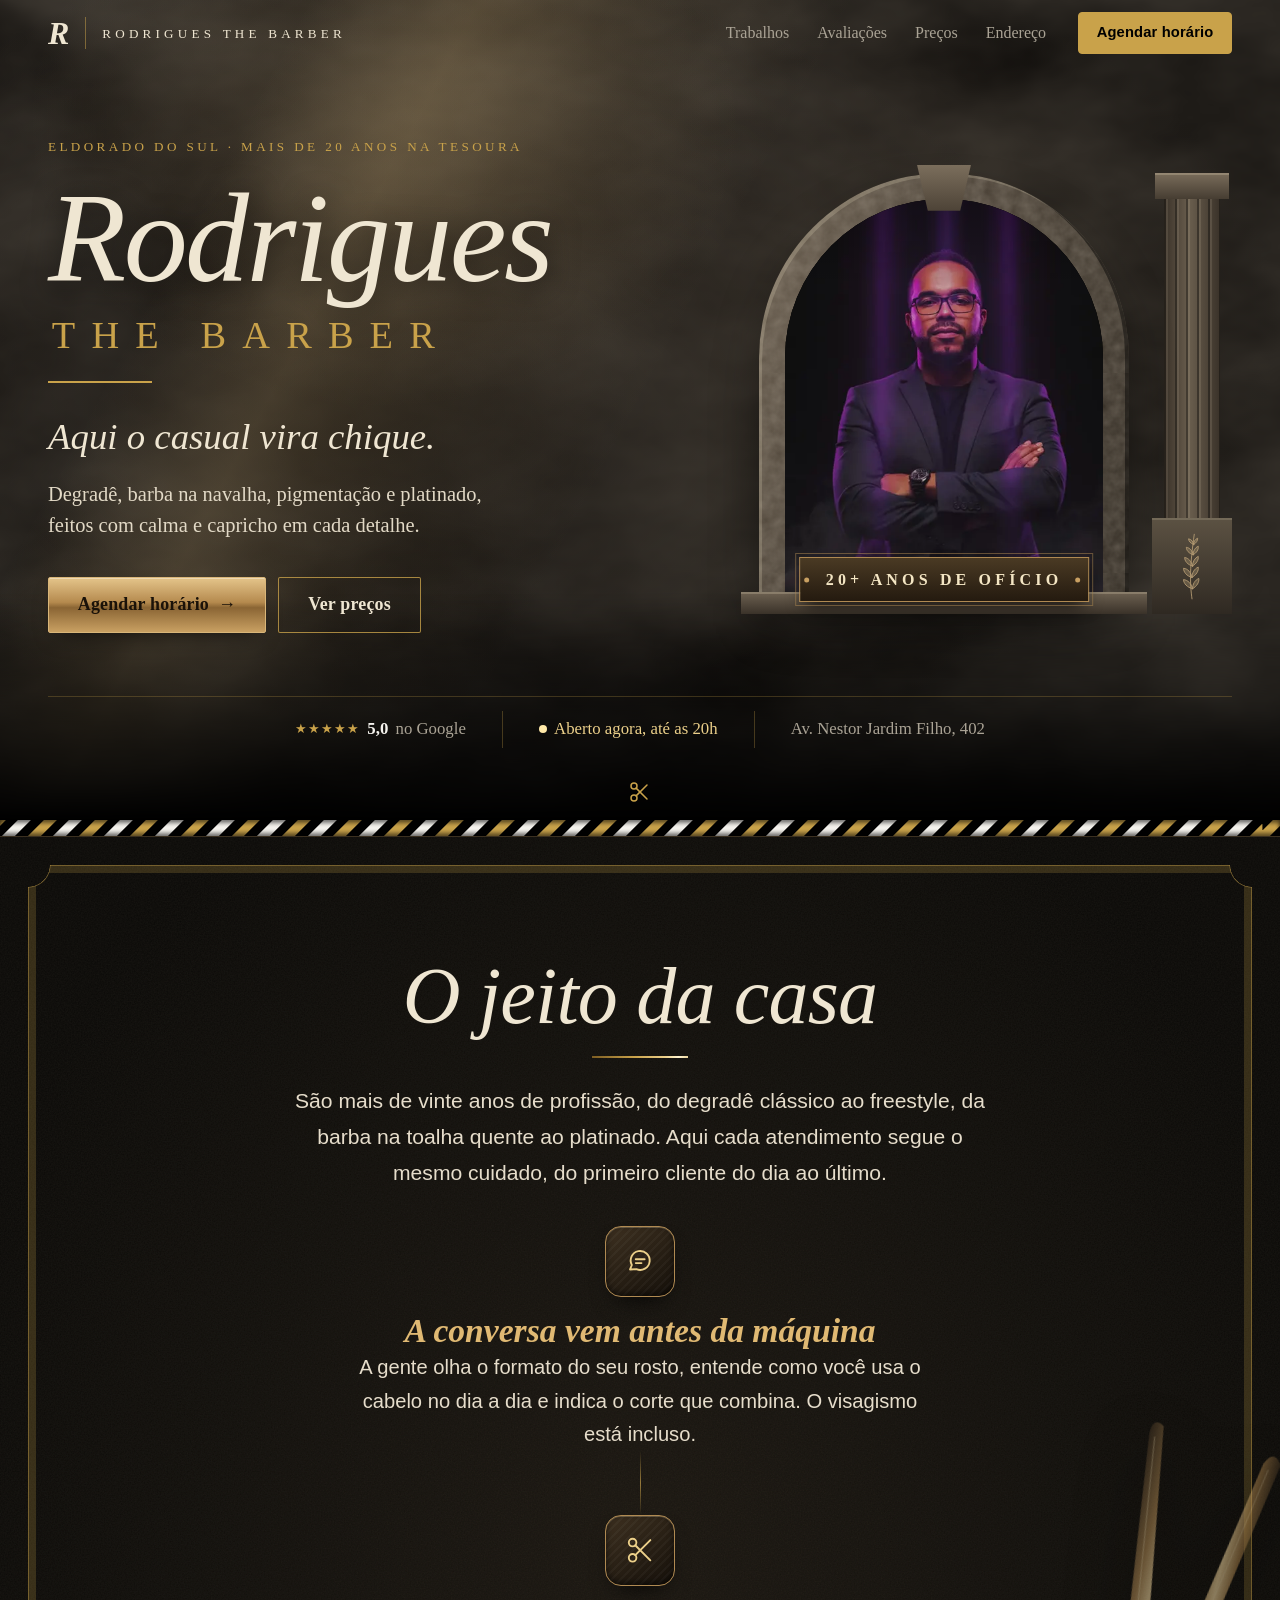
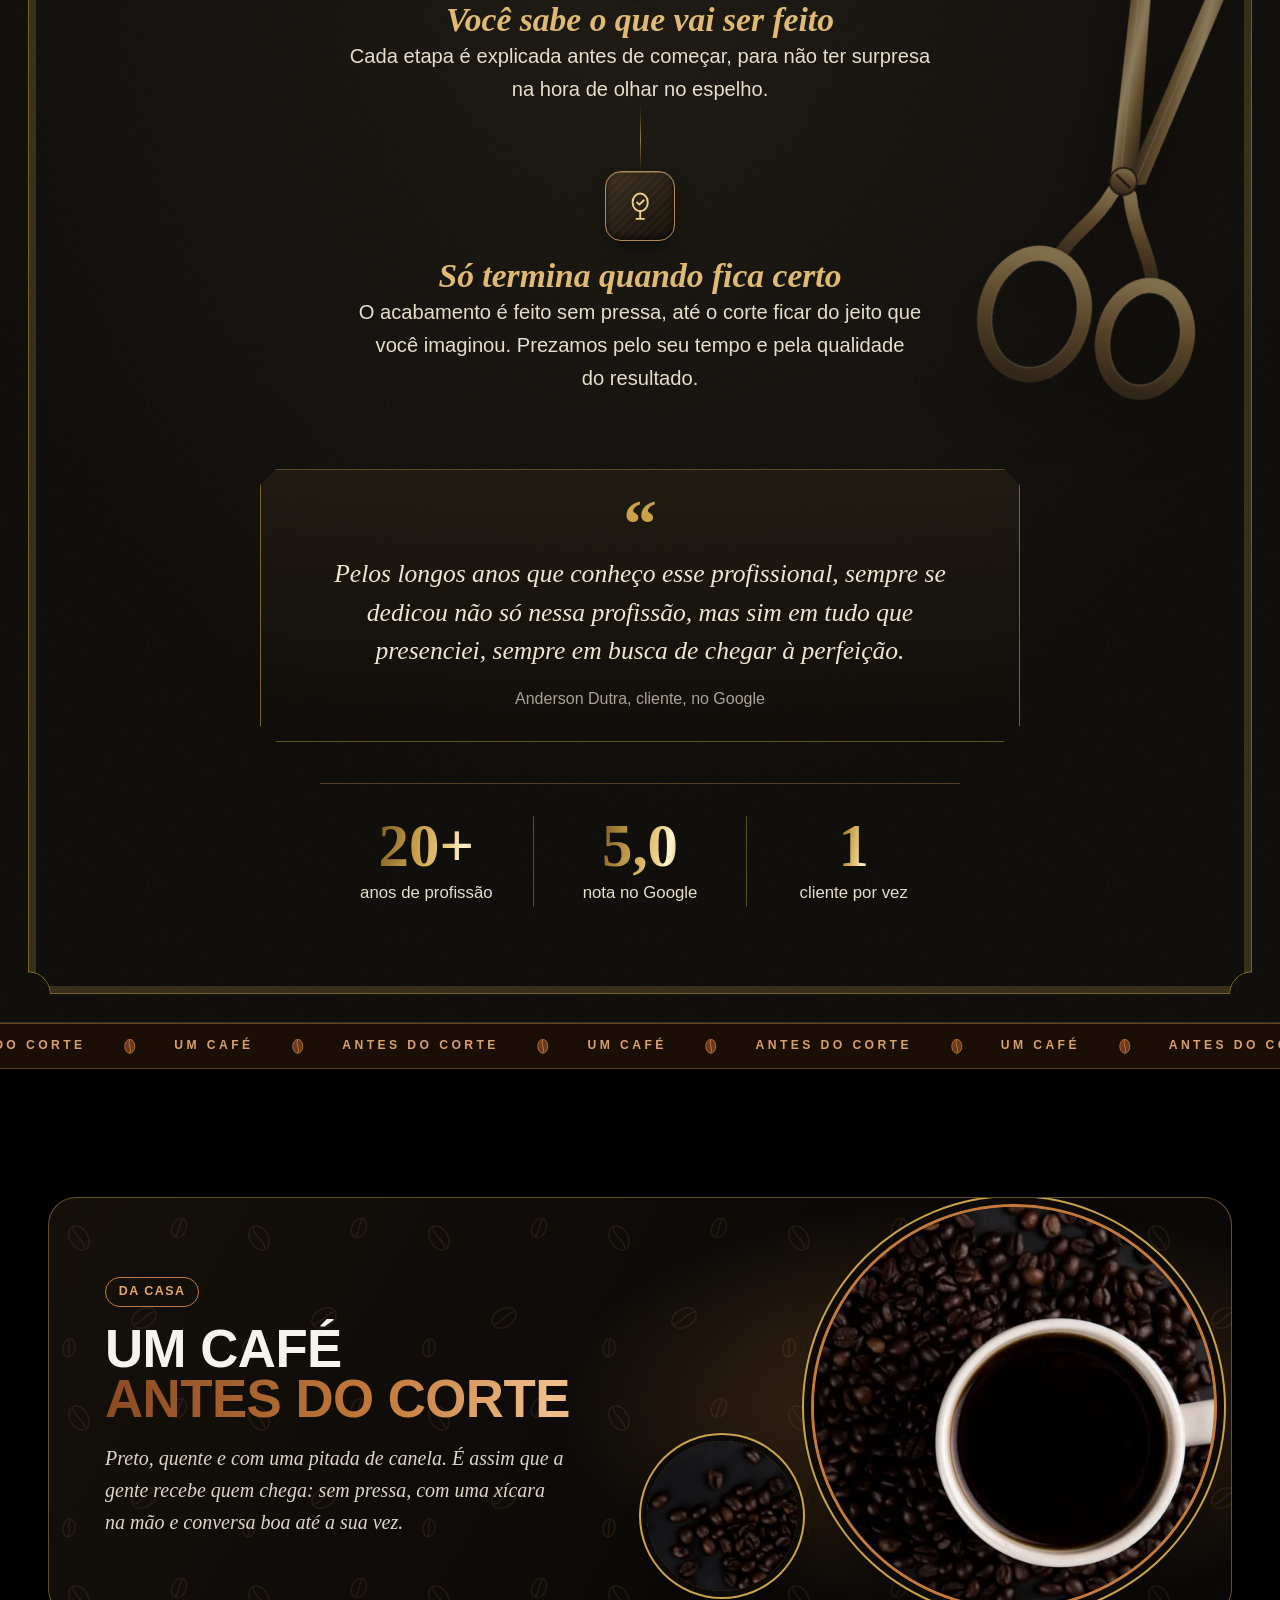
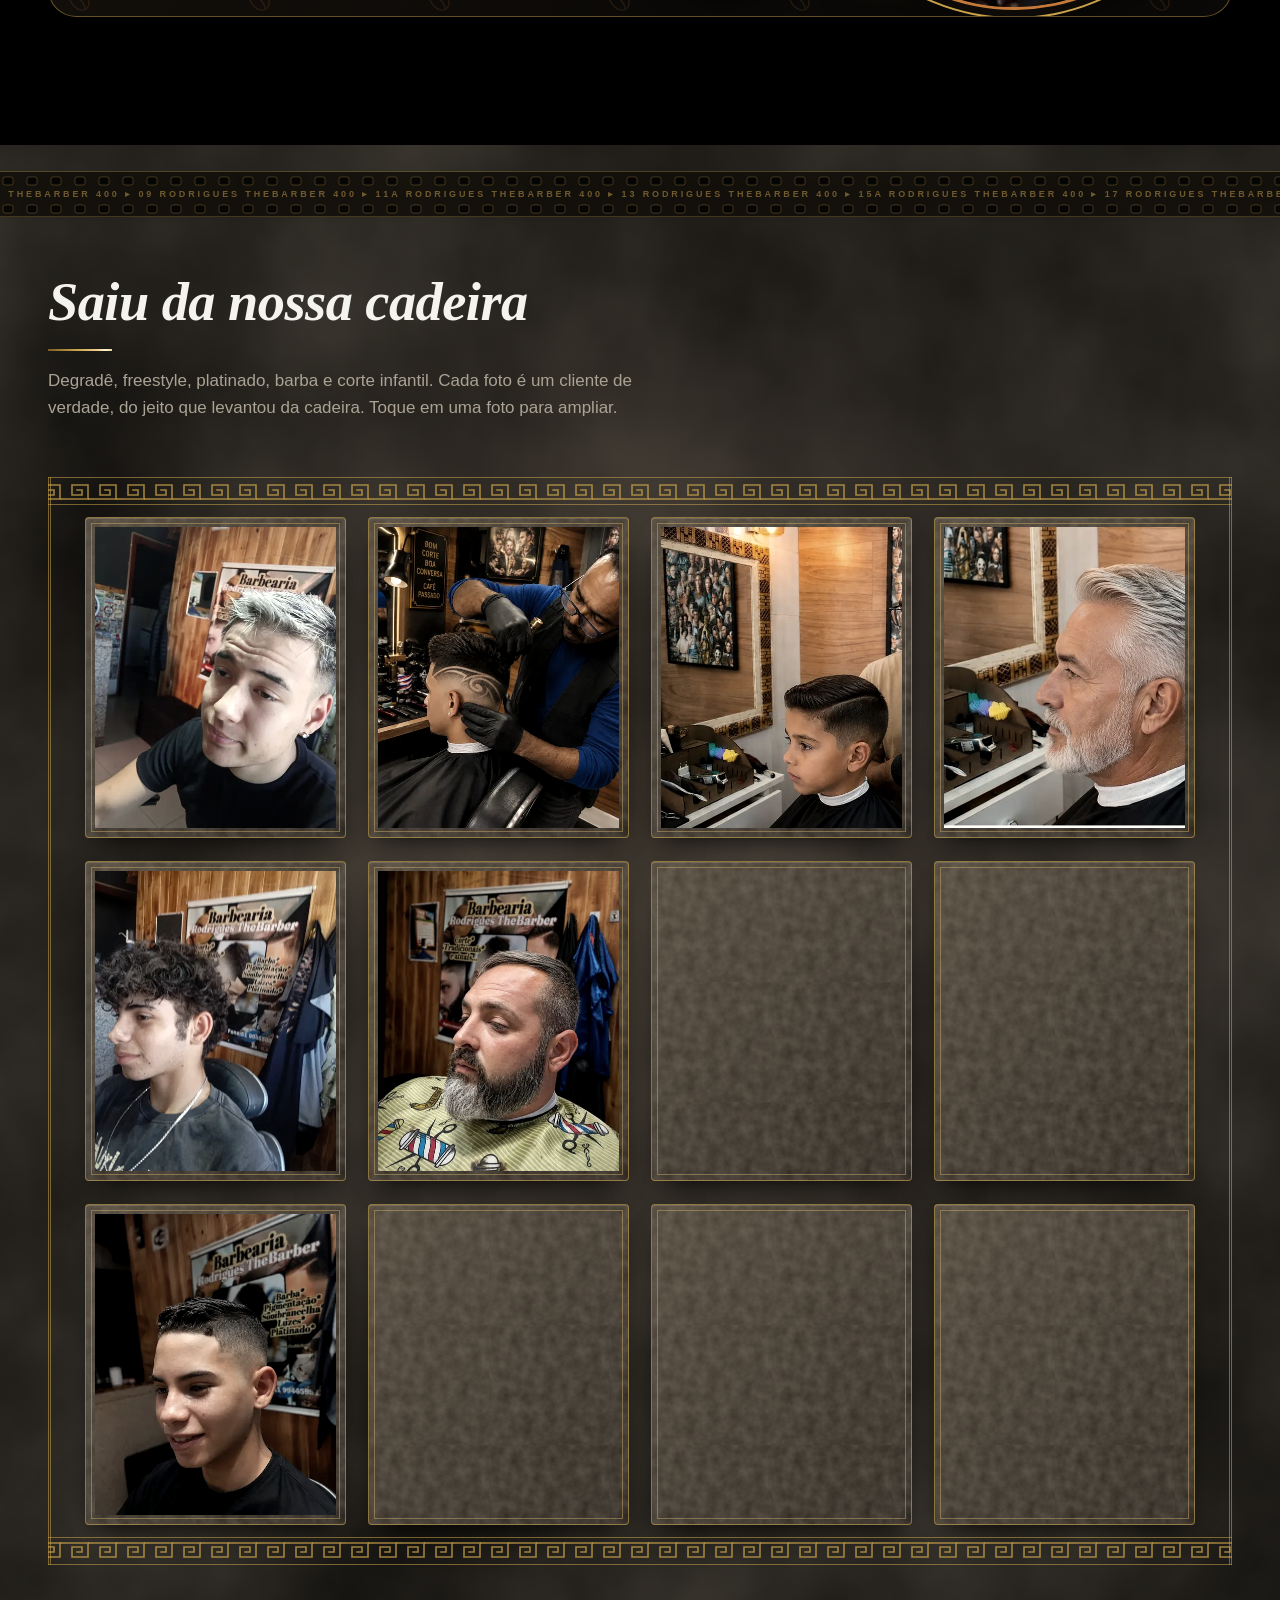
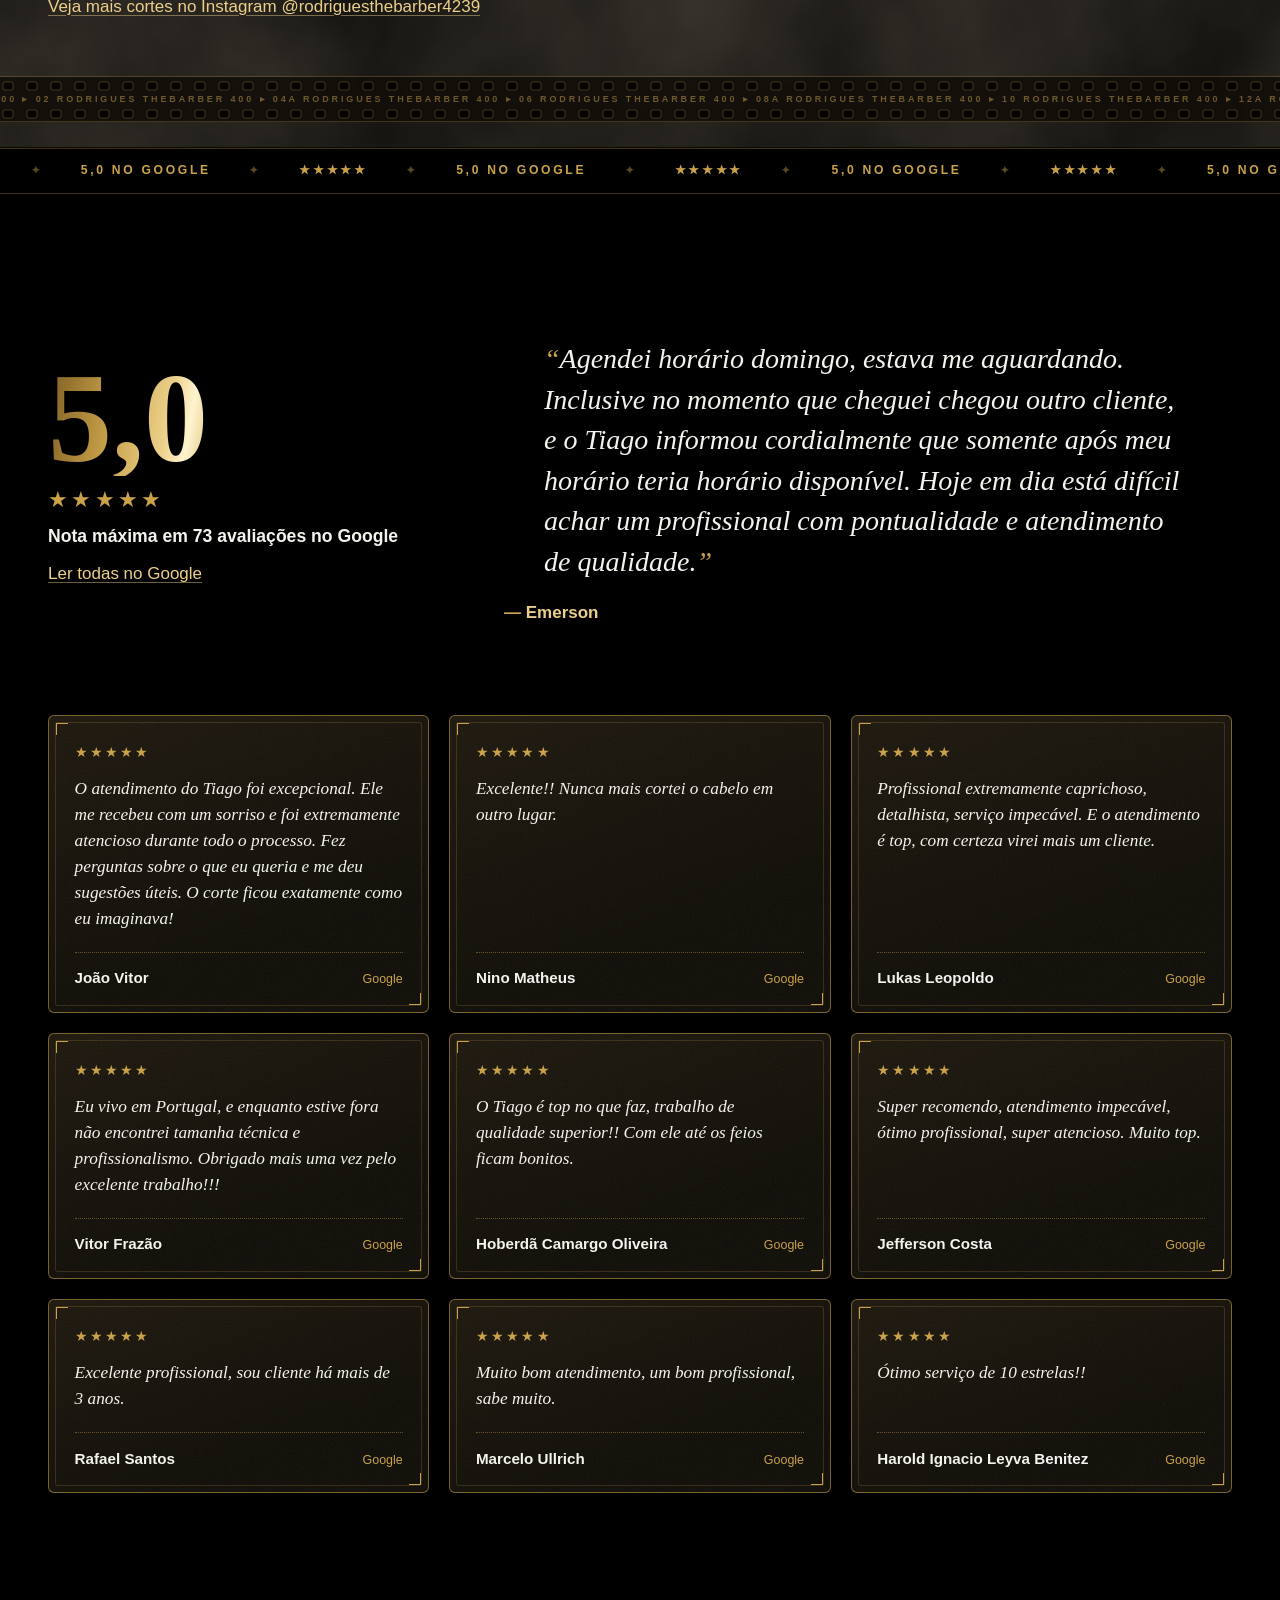
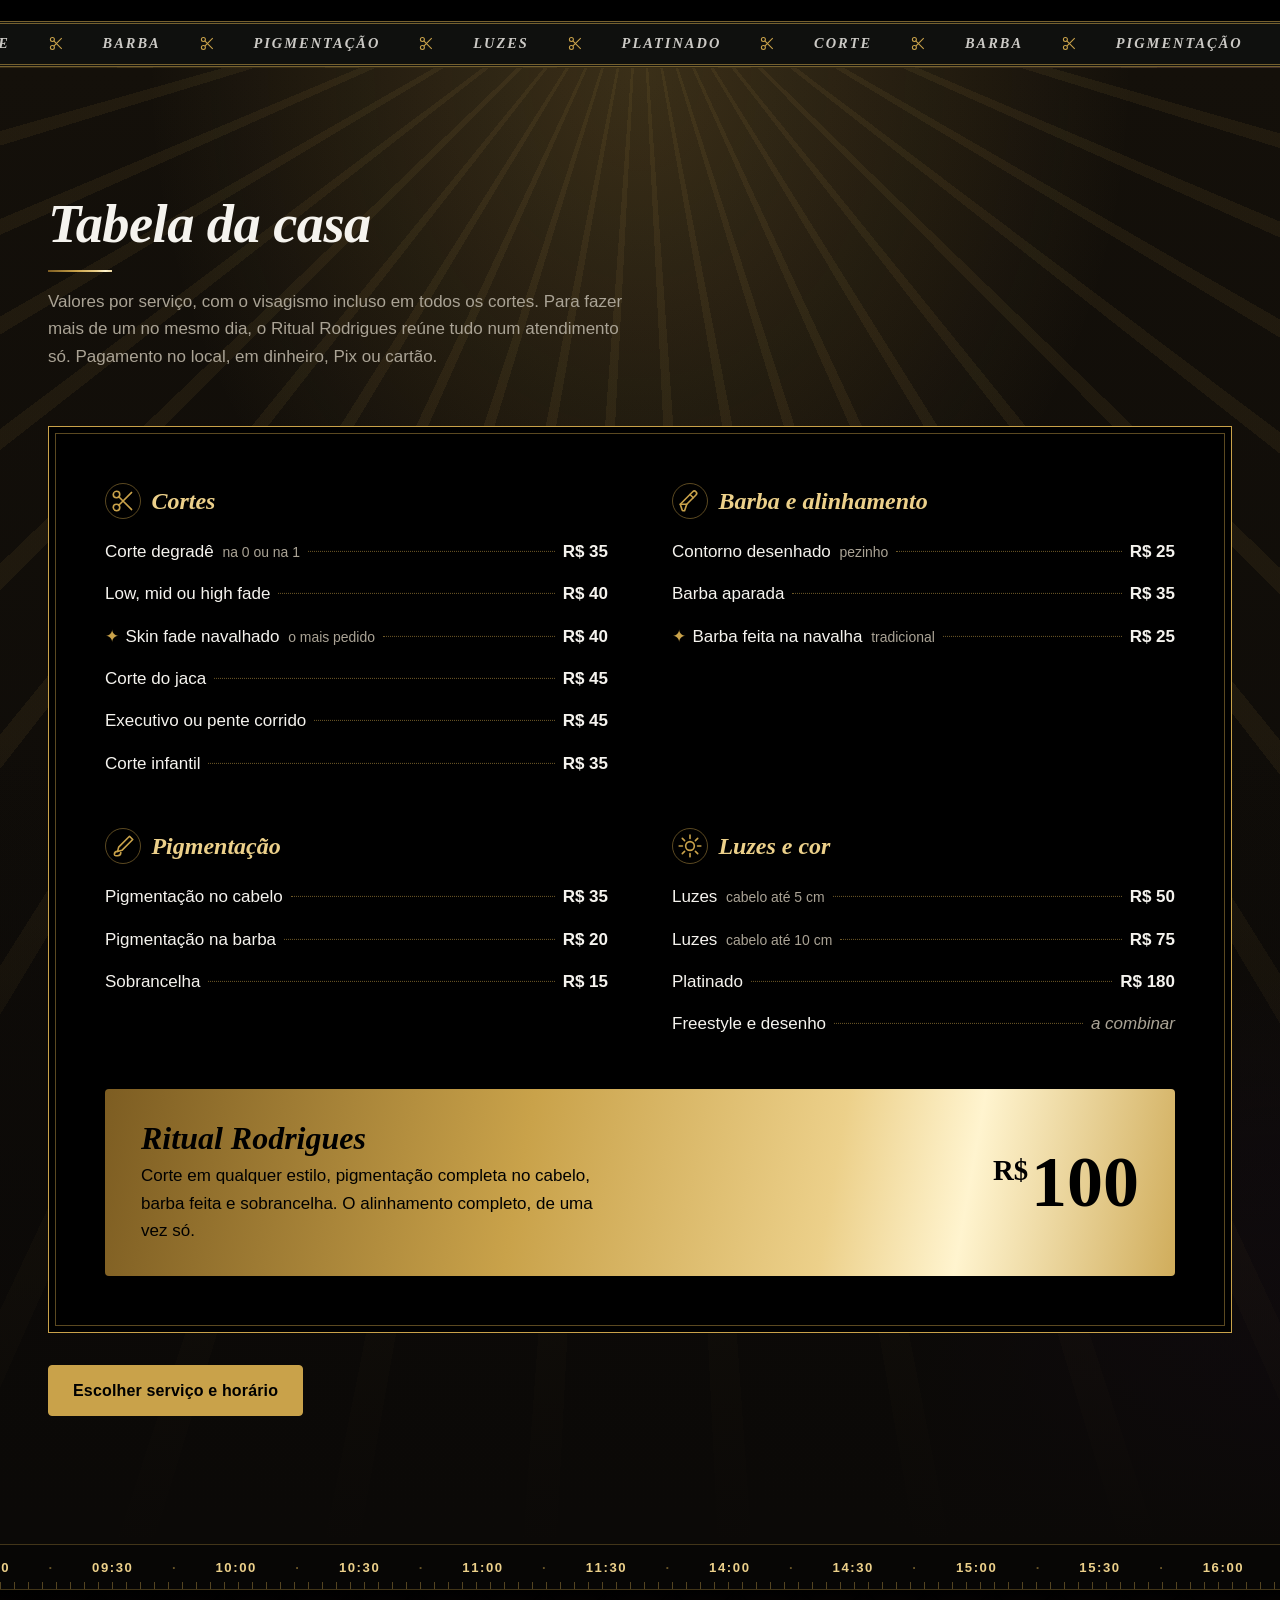
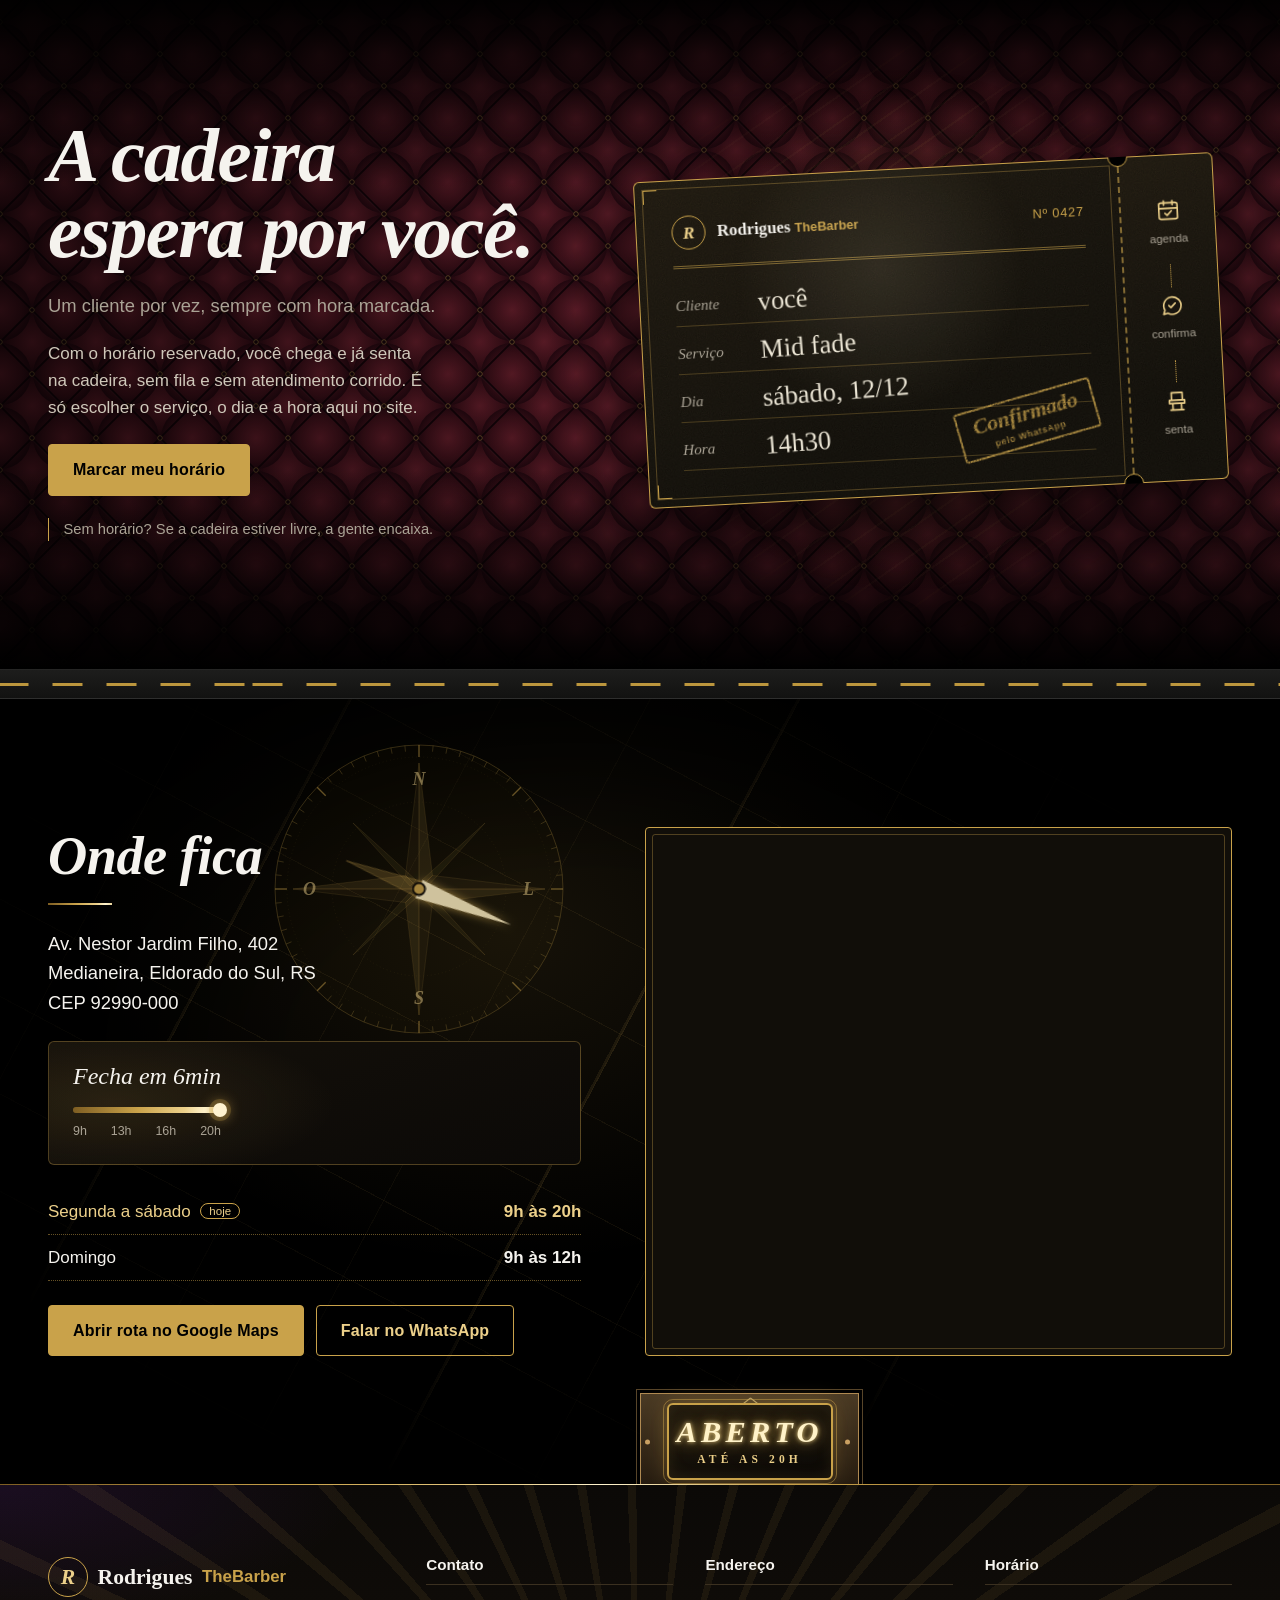
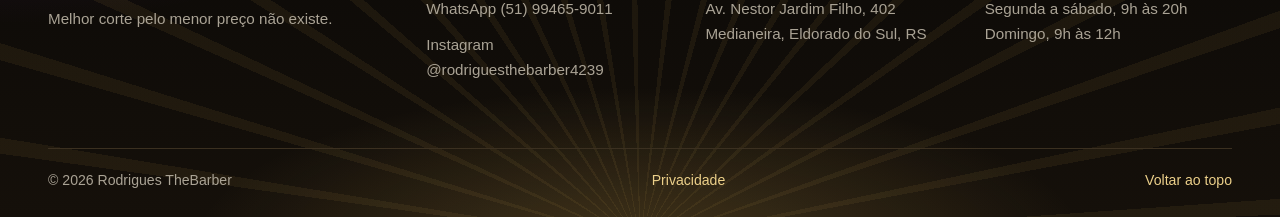
==== commit 7eac8195: "Agendamento abre como página própria, com Voltar ao site O agendamento deixa de aparecer no meio do " ====
--- a/index.html
+++ b/index.html
@@ -24,7 +24,7 @@
   <link rel="stylesheet" href="https://fonts.googleapis.com/css2?family=Archivo:wdth,wght@62..125,400..800&family=Bodoni+Moda:ital,opsz,wght@0,6..96,500..800;1,6..96,500..700&family=Nothing+You+Could+Do&display=swap">
   <link rel="preload" as="image" href="img/tiago-retrato-900.webp" imagesrcset="img/tiago-retrato-480.webp 480w, img/tiago-retrato-900.webp 900w" imagesizes="(min-width: 900px) 34vw, 70vw">
   <!-- ?v=: aumente o número sempre que mudar o CSS ou o JS, para o navegador baixar a versão nova -->
-  <link rel="stylesheet" href="css/style.css?v=15">
+  <link rel="stylesheet" href="css/style.css?v=16">
   <script>document.documentElement.classList.add('js')</script>
   <script type="application/ld+json">
   {
@@ -376,7 +376,12 @@
     </section>
 
     <!-- Agendamento ligado à agenda da barbearia -->
+    <!-- página de agendamento: abre por cima do site quando a pessoa toca em "Agendar horário" -->
     <section class="agendar" id="agendar" aria-labelledby="ag-titulo" tabindex="-1">
+      <div class="agendar-topo">
+        <button type="button" class="agendar-voltar" id="agendar-voltar"><span aria-hidden="true">←</span> Voltar ao site</button>
+        <span class="agendar-marca" aria-hidden="true"><span class="agendar-marca-r">R</span>Rodrigues The Barber</span>
+      </div>
       <!-- relógio de parede de barbearia: marca a hora real e gira até o horário escolhido -->
       <svg class="relogio" id="relogio" viewBox="-100 -100 200 200" aria-hidden="true">
         <circle class="relogio-aro" r="97"/>
@@ -575,6 +580,6 @@
     <button type="button" class="seta seta-prox" aria-label="Próxima foto"><svg viewBox="0 0 24 24" aria-hidden="true"><path d="m9 5 7 7-7 7"/></svg></button>
   </dialog>
 
-  <script src="js/main.js?v=15" type="module"></script>
+  <script src="js/main.js?v=16" type="module"></script>
 </body>
 </html>
--- a/css/style.css
+++ b/css/style.css
@@ -1026,13 +1026,66 @@
   .js .cafe.visivel .cafe-foto { transform: translateX(50%) scale(1); }
 }
 
-/* agendamento recolhido: aparece quando a pessoa toca em um botão de agendar */
+/* página de agendamento: cobre a tela, rola por dentro e tem a barra "Voltar ao site" */
 .agendar[hidden] { display: none !important; }
 .agendar:focus { outline: none; }
+.agendar:not([hidden]) {
+  --pad: max(var(--gutter), calc((100vw - var(--largura)) / 2));
+  position: fixed;
+  inset: 0;
+  z-index: 80;
+  max-width: none;
+  margin: 0;
+  overflow-x: hidden;
+  overflow-y: auto;
+  overscroll-behavior: contain;
+  align-content: start;
+  padding: 0 var(--pad) calc(3rem + env(safe-area-inset-bottom, 0px));
+  background:
+    radial-gradient(ellipse 60% 50% at 25% 30%, rgba(214, 172, 82, .1), transparent 70%),
+    radial-gradient(ellipse 80% 70% at 50% 40%, #1d1913, #090807 80%);
+}
+.agendar-topo {
+  grid-column: 1 / -1;
+  position: sticky;
+  top: 0;
+  z-index: 3;
+  display: flex;
+  align-items: center;
+  justify-content: space-between;
+  gap: 1rem;
+  margin: 0 calc(-1 * var(--pad)) clamp(1.5rem, 4vw, 3rem);
+  padding: calc(.8rem + env(safe-area-inset-top, 0px)) var(--pad) .8rem;
+  background: rgba(10, 9, 7, .94);
+  border-bottom: 1px solid rgba(201, 162, 74, .35);
+  -webkit-backdrop-filter: blur(8px);
+  backdrop-filter: blur(8px);
+}
+.agendar-voltar {
+  display: inline-flex;
+  align-items: center;
+  gap: .5rem;
+  min-height: 44px;
+  padding: .5rem 1rem;
+  border: 1px solid rgba(201, 162, 74, .6);
+  border-radius: 2px;
+  background: transparent;
+  color: var(--creme, #efe6d2);
+  font-family: var(--serif);
+  font-size: 1rem;
+  cursor: pointer;
+  transition: background-color .2s, color .2s;
+}
+.agendar-voltar:hover { background: var(--ouro); color: #000; }
+.agendar-marca { display: flex; align-items: center; gap: .8rem; font-family: var(--serif); font-size: .78rem; letter-spacing: .3em; text-transform: uppercase; color: var(--creme, #efe6d2); white-space: nowrap; }
+.agendar-marca-r { font-style: italic; font-size: 1.6rem; letter-spacing: 0; padding-right: .8rem; border-right: 1px solid rgba(201, 162, 74, .5); }
+body.agenda-aberta { overflow: hidden; }
+body.agenda-aberta .barra-agendar { display: none; }
+@media (max-width: 520px) { .agendar-marca { display: none; } }
 @media (prefers-reduced-motion: no-preference) {
-  .agendar.abrindo { animation: abrir-agenda .7s var(--sair); }
-}
-@keyframes abrir-agenda { from { opacity: 0; transform: translateY(24px); } to { opacity: 1; transform: none; } }
+  .agendar.abrindo { animation: abrir-agenda .45s var(--sair); }
+}
+@keyframes abrir-agenda { from { opacity: 0; transform: translateY(18px); } to { opacity: 1; transform: none; } }
 
 /* ---------- fitas entre as seções ----------
    a mesma ideia das películas da galeria, com os detalhes de cada seção:
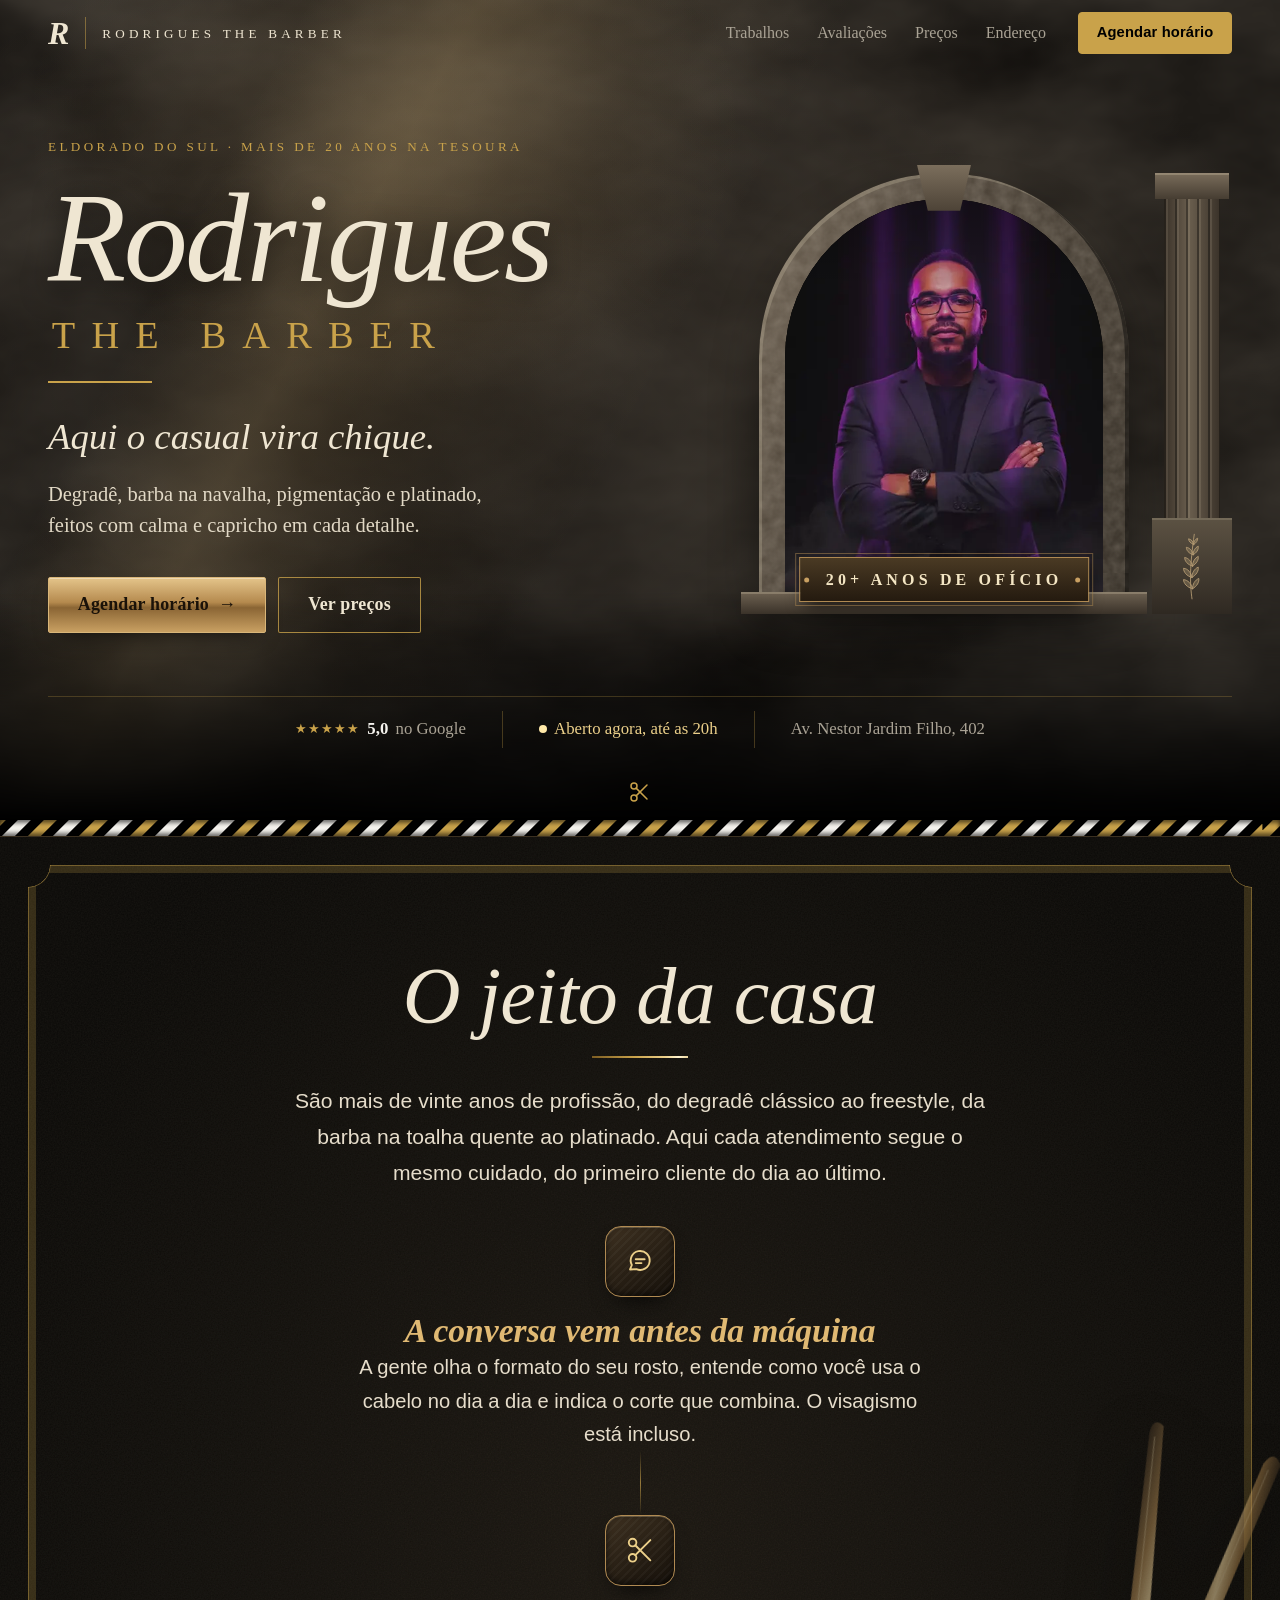
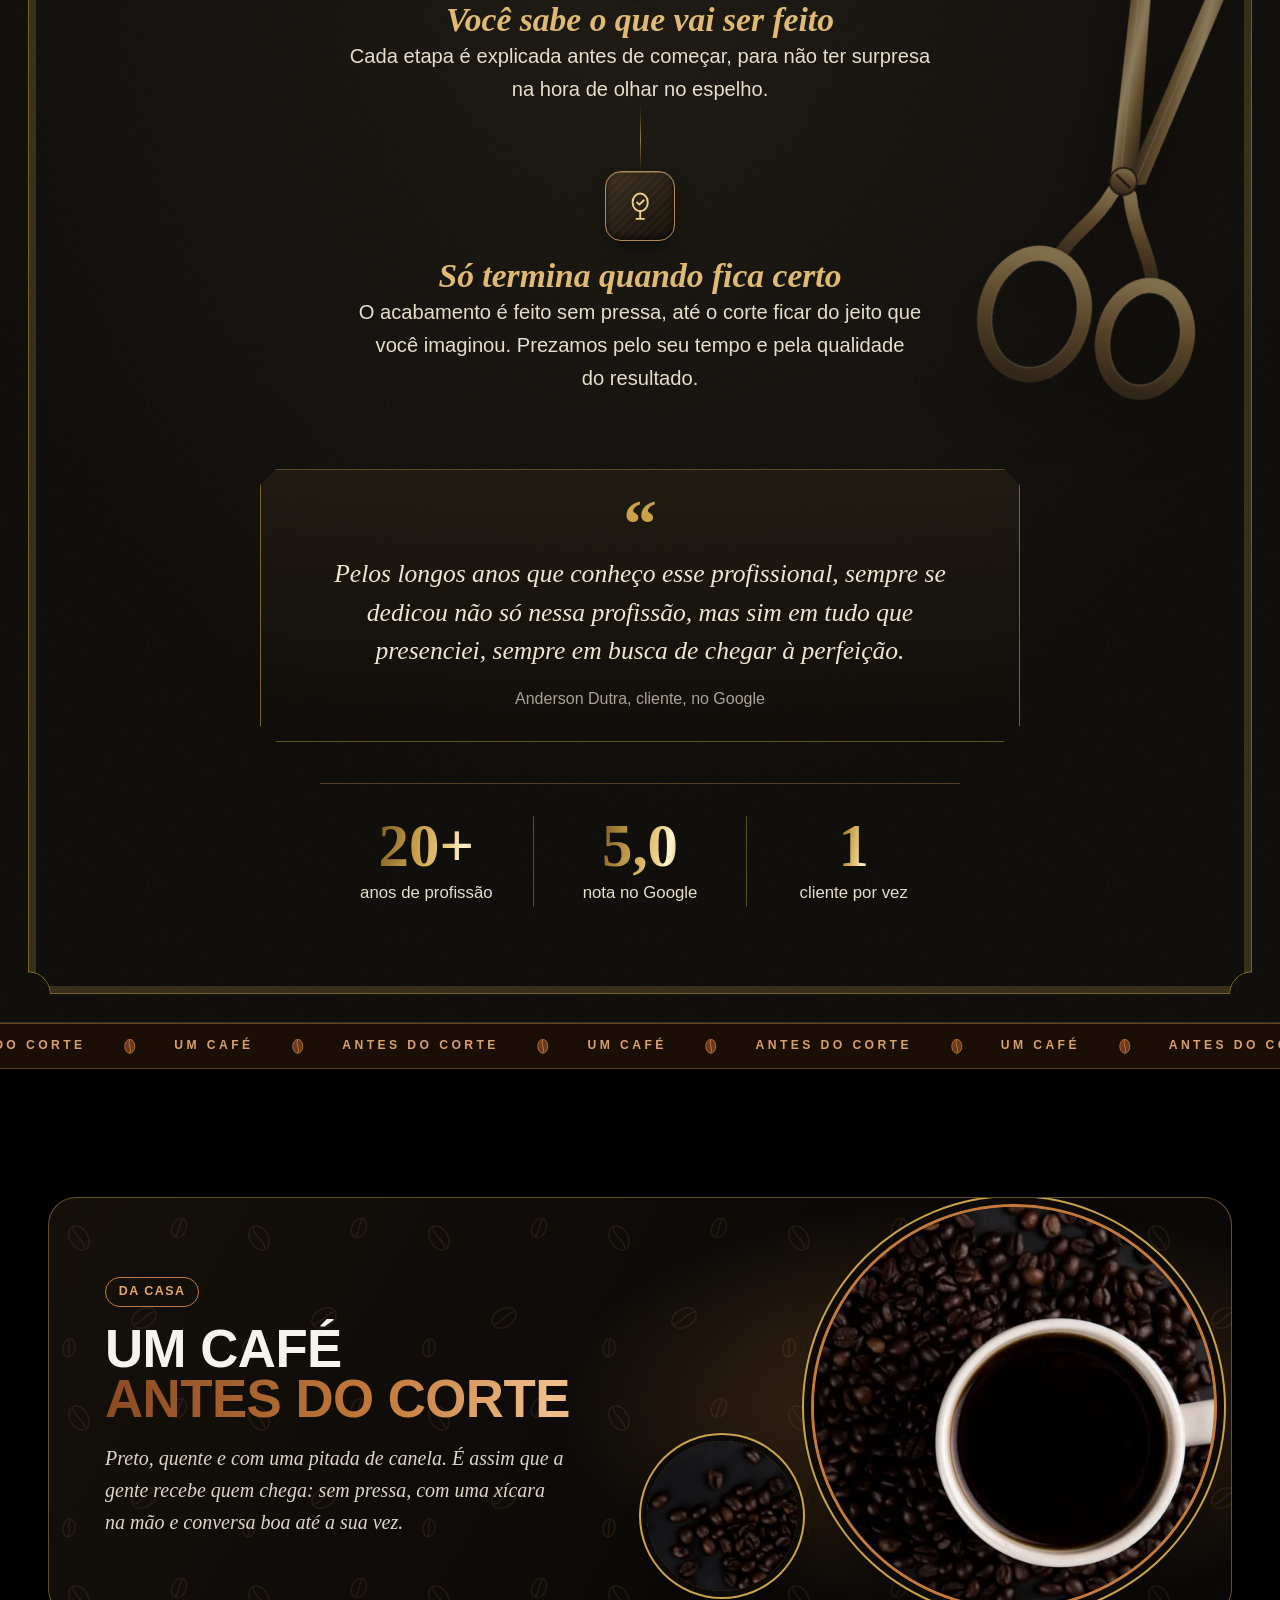
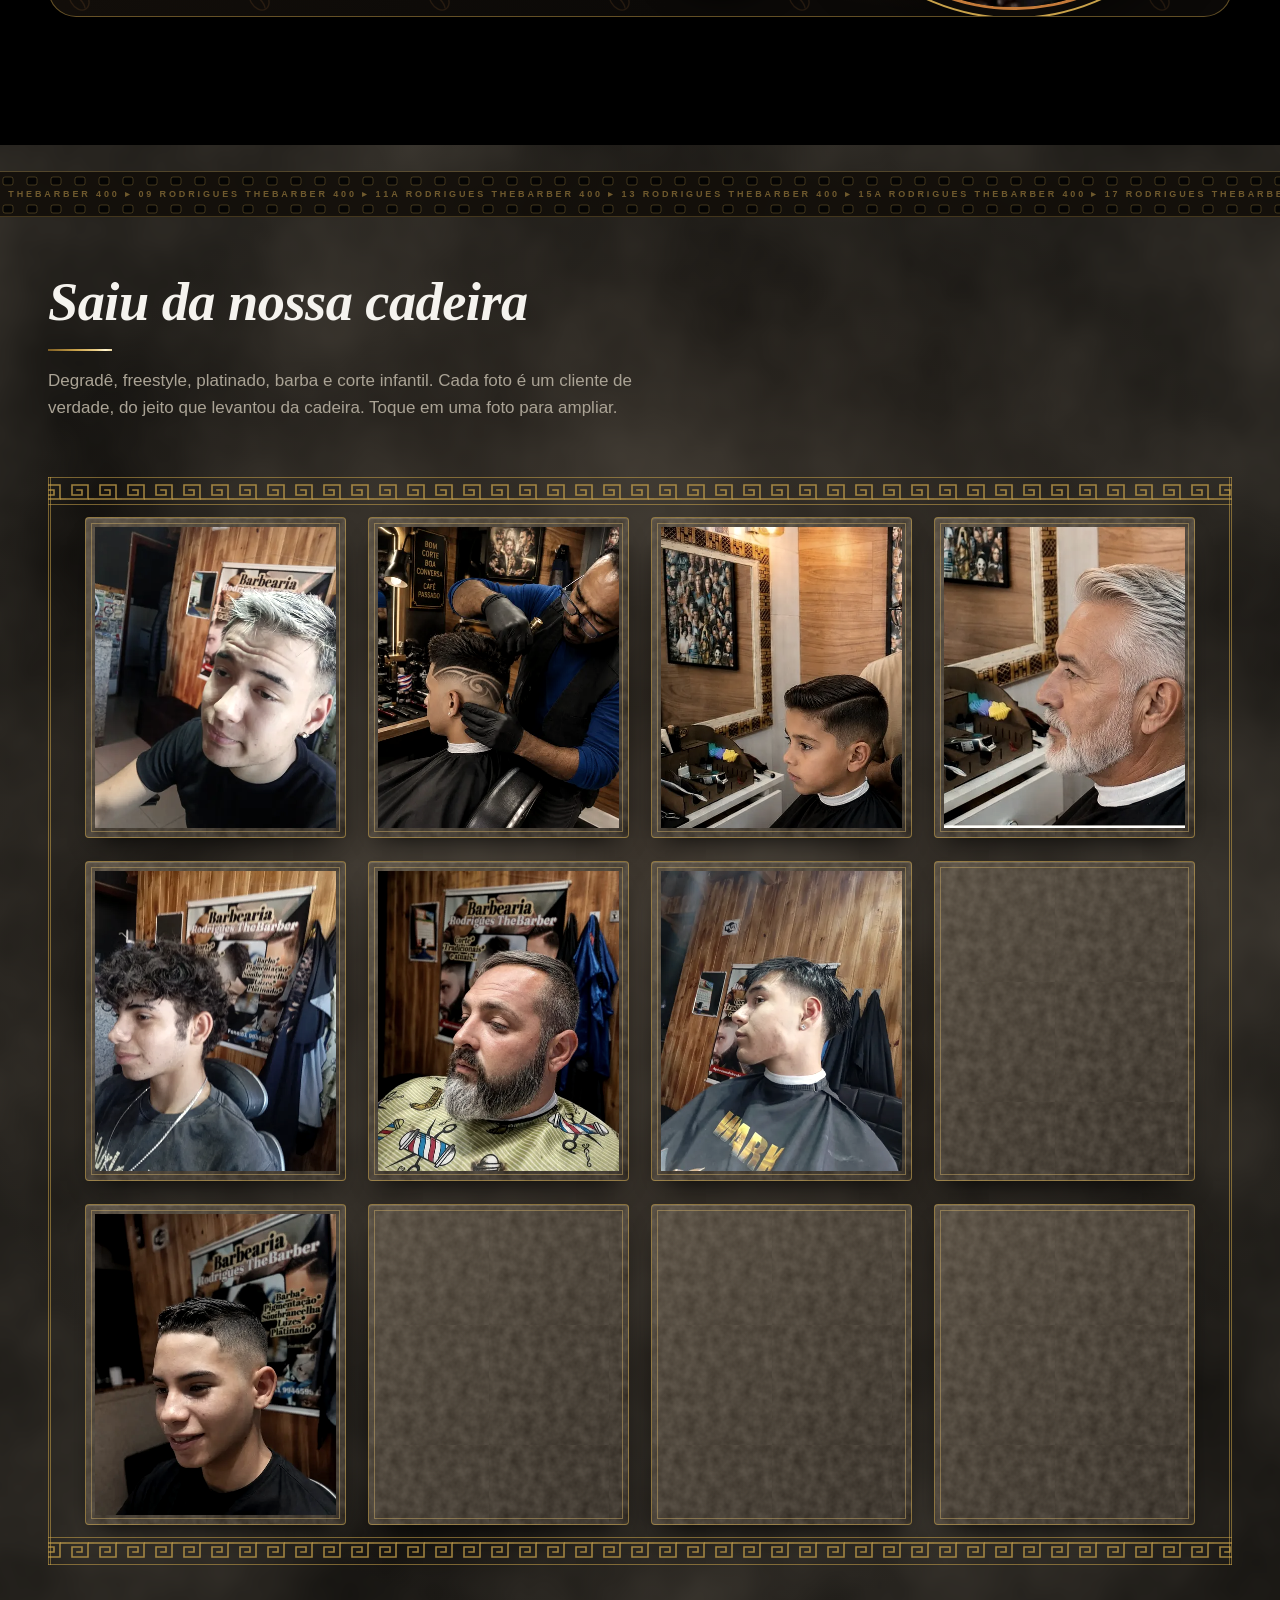
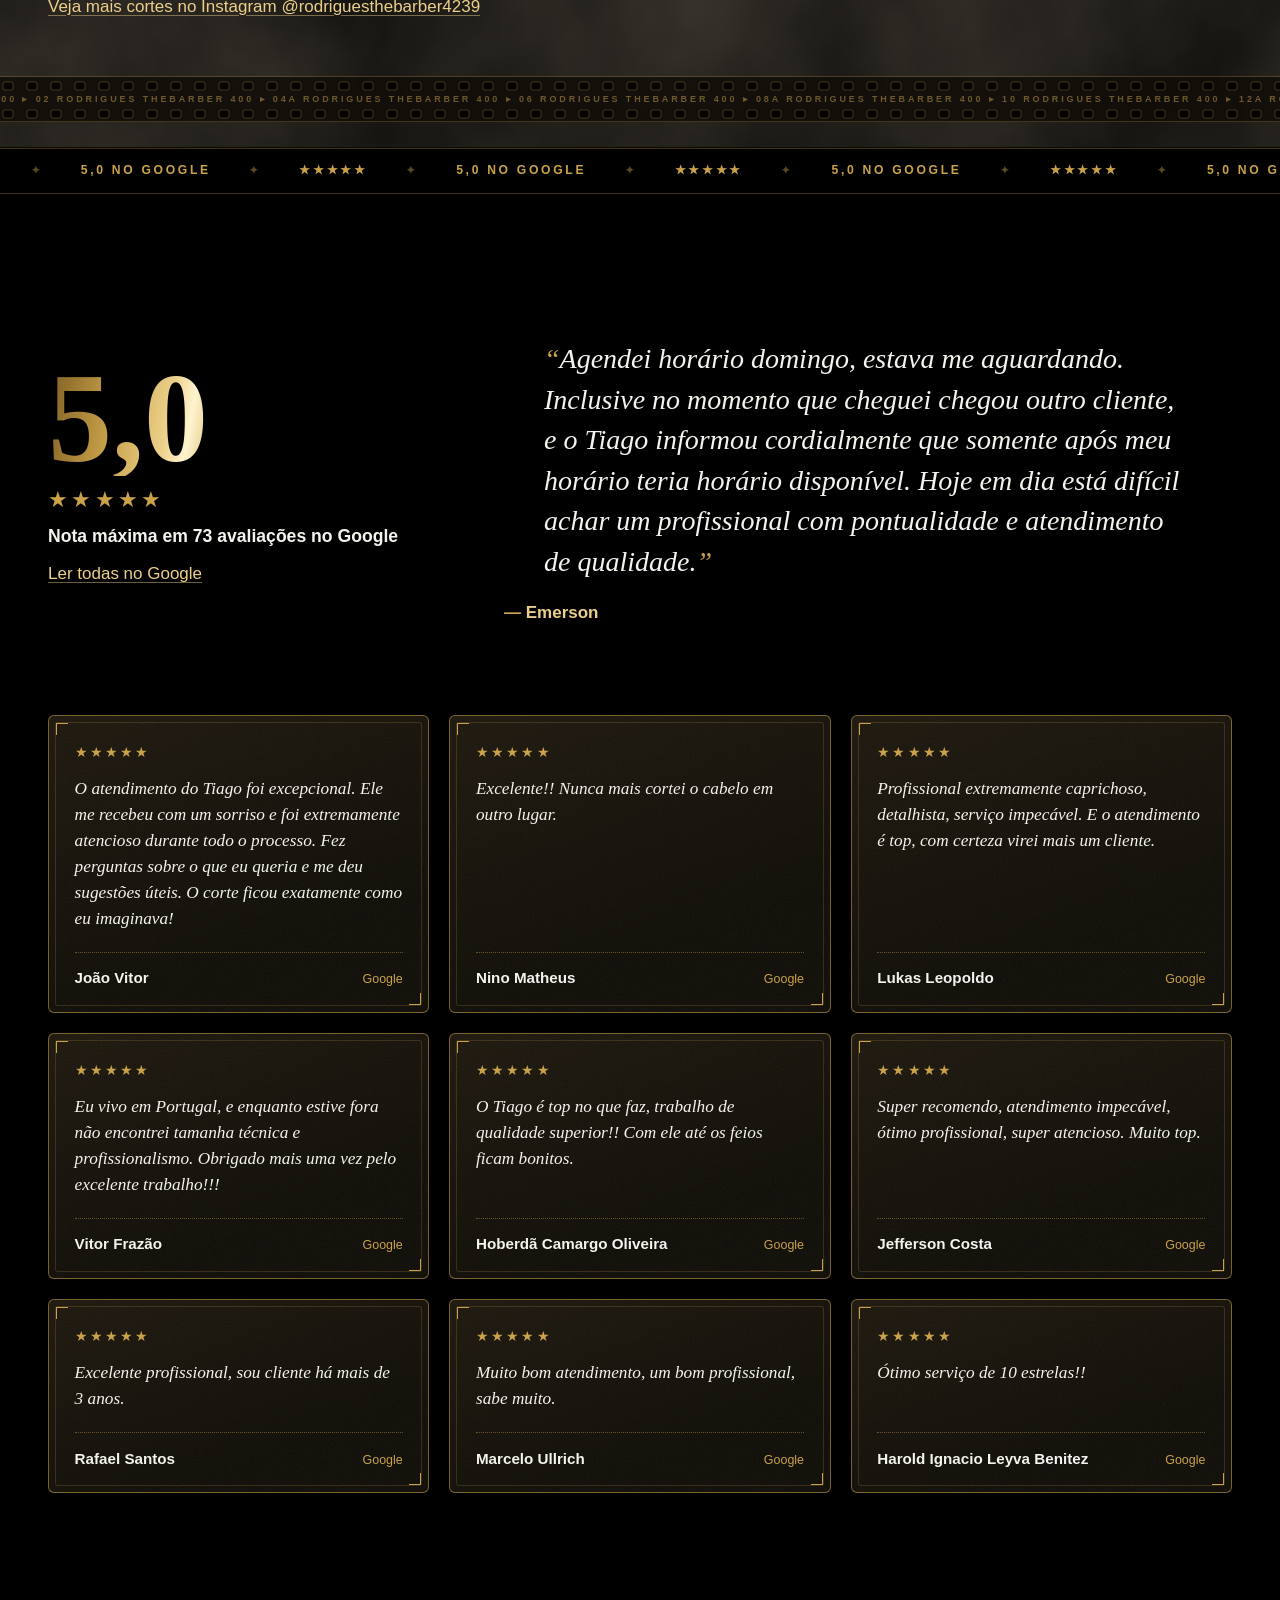
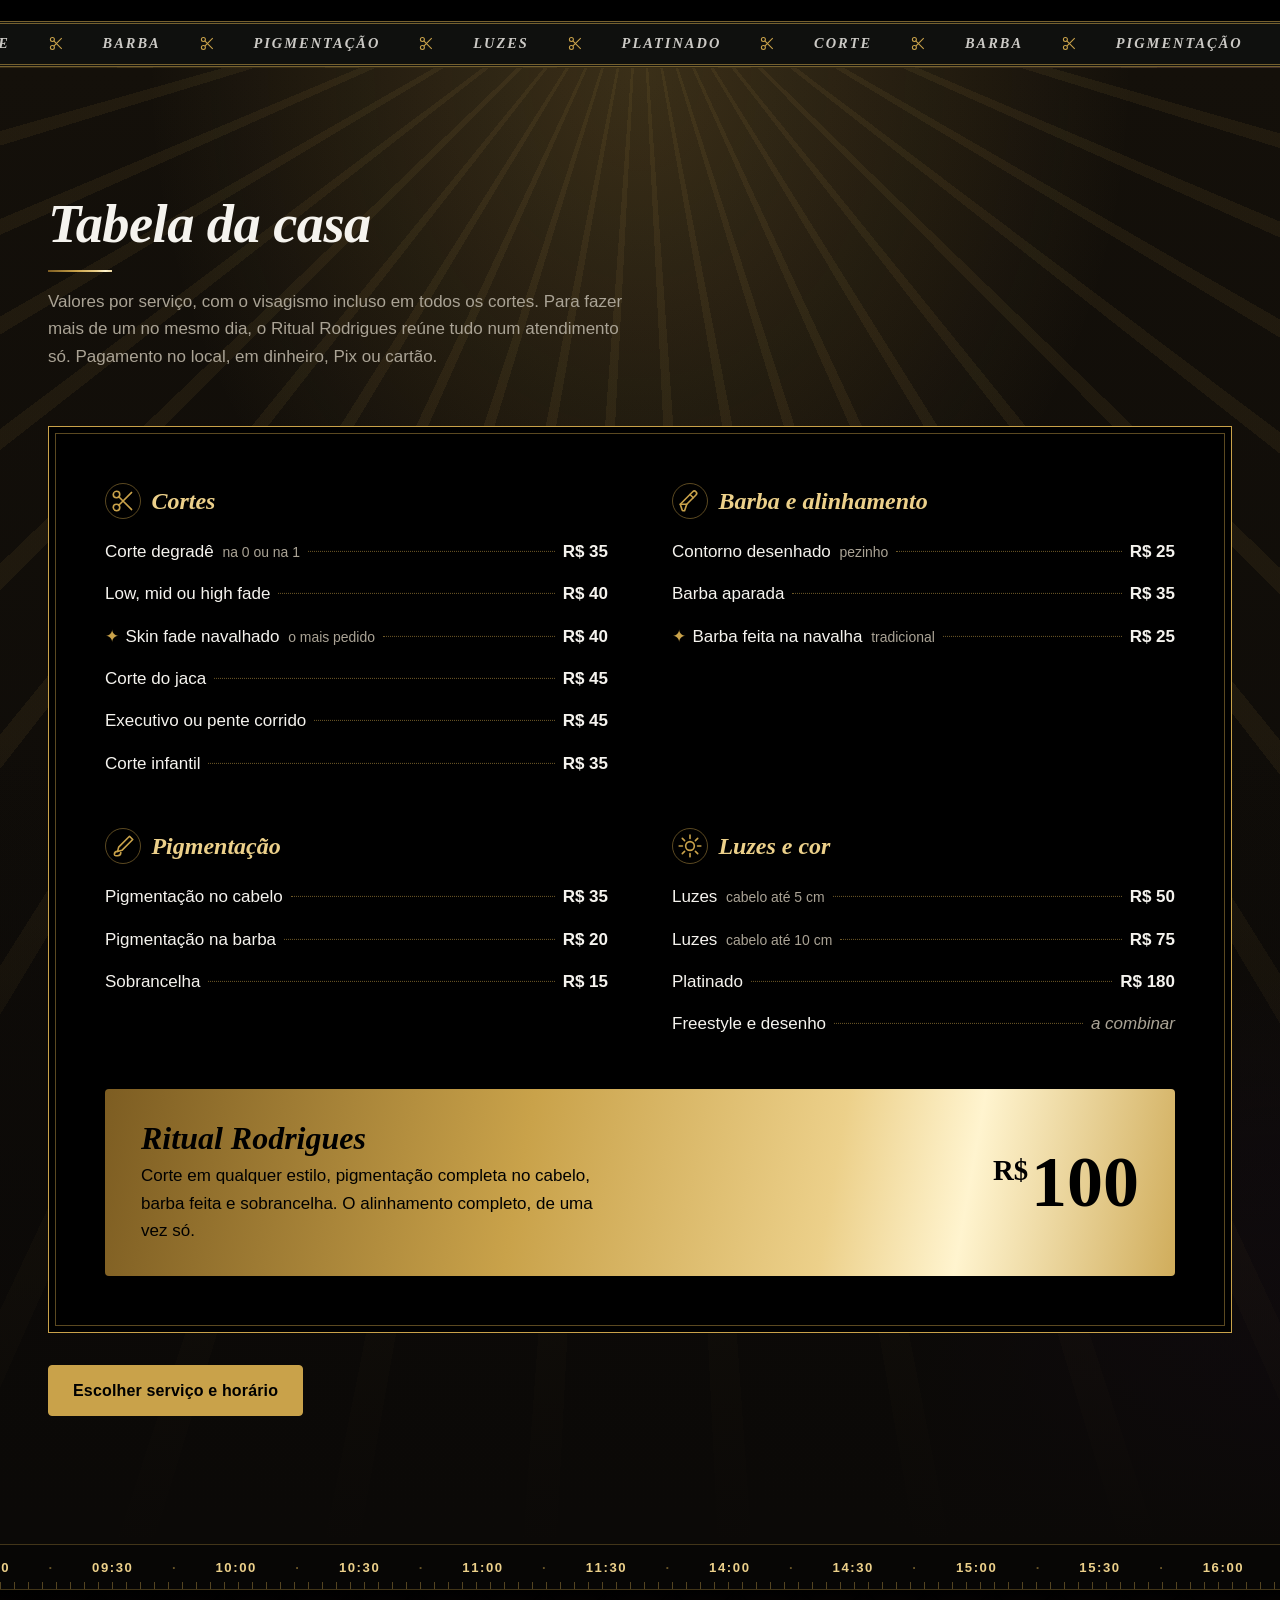
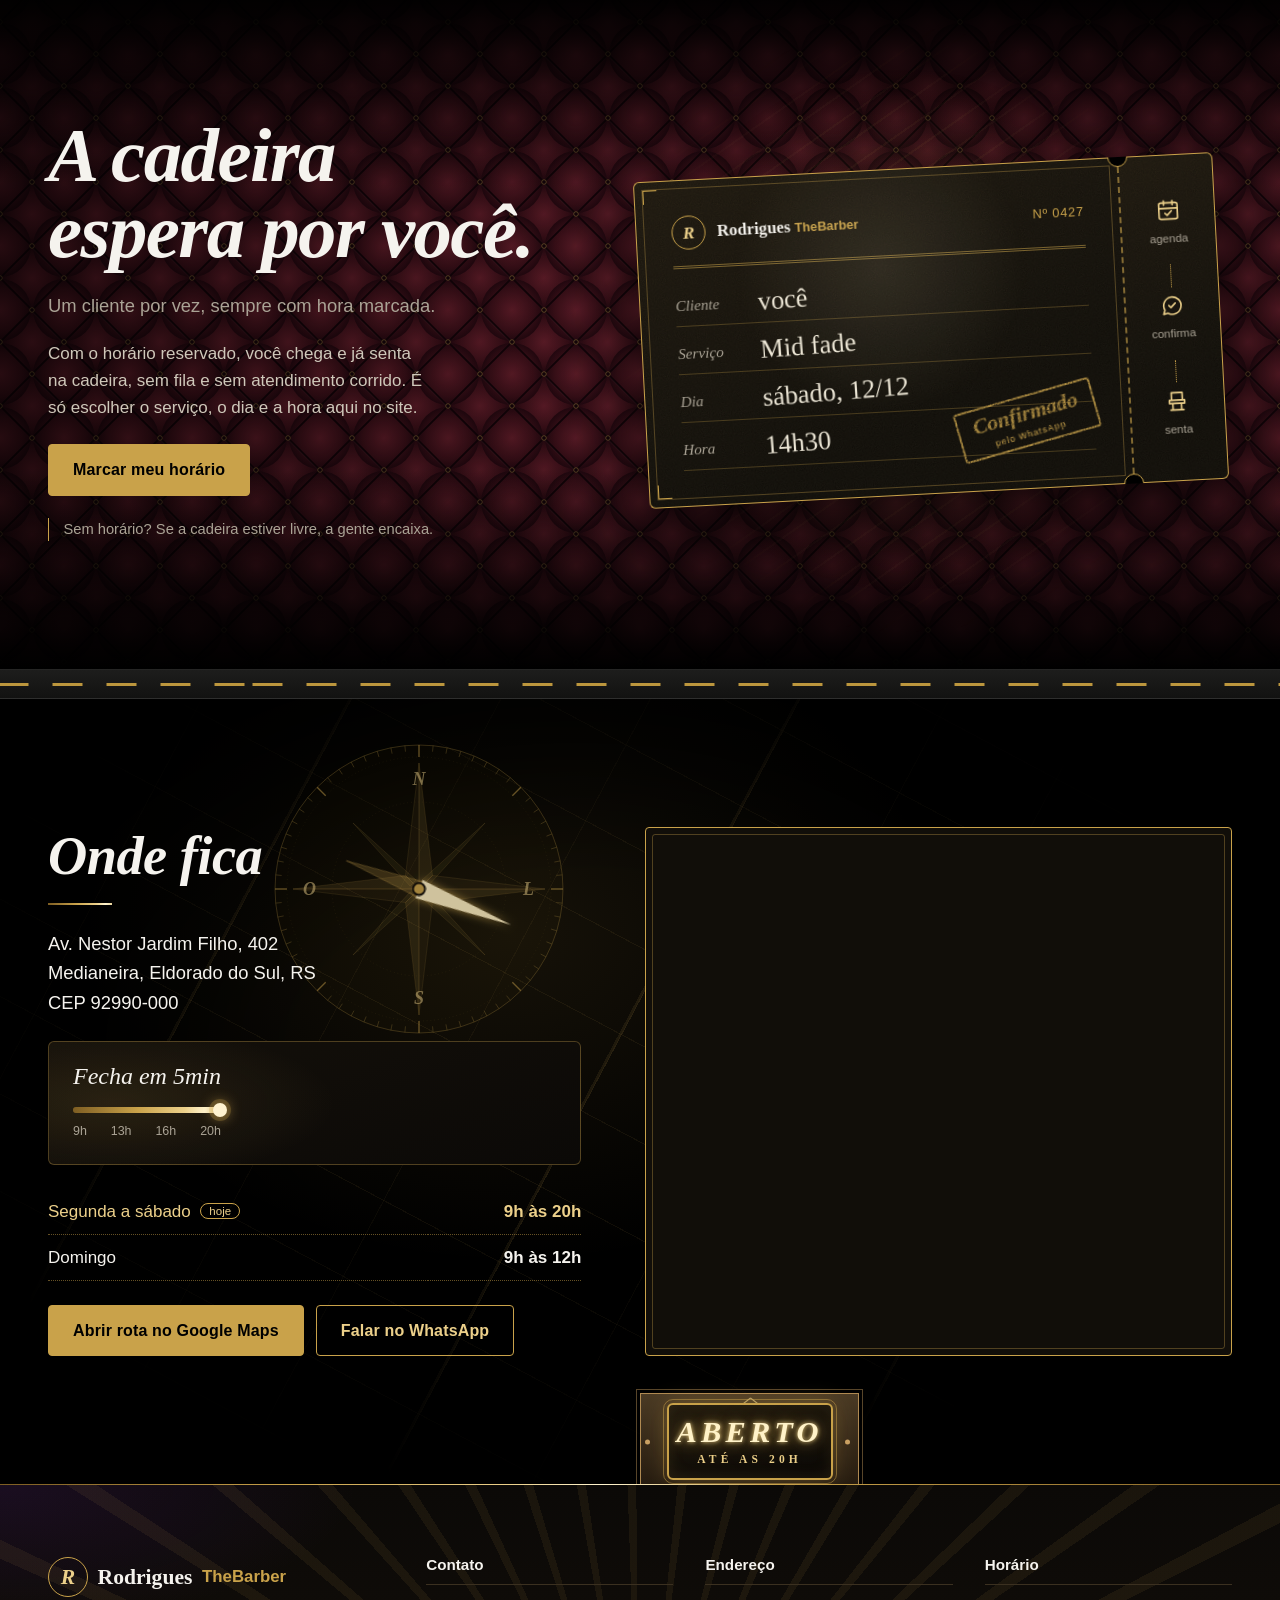
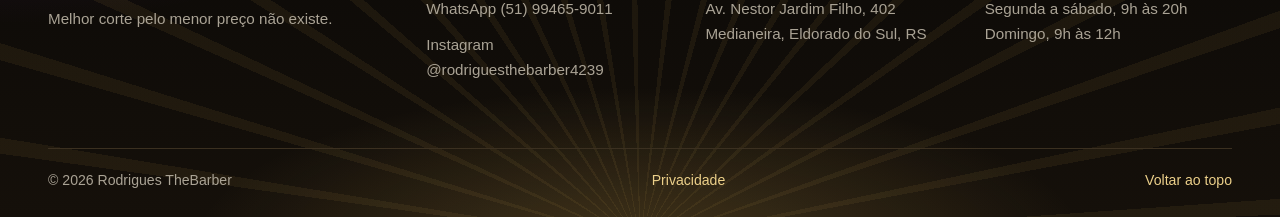
==== commit 7d0f4c3f: "Engrossa os traços finos da fonte dos títulos A Bodoni Moda era carregada com o eixo óptico variável" ====
--- a/index.html
+++ b/index.html
@@ -21,7 +21,7 @@
   <link rel="apple-touch-icon" href="apple-touch-icon.png">
   <link rel="preconnect" href="https://fonts.googleapis.com">
   <link rel="preconnect" href="https://fonts.gstatic.com" crossorigin>
-  <link rel="stylesheet" href="https://fonts.googleapis.com/css2?family=Archivo:wdth,wght@62..125,400..800&family=Bodoni+Moda:ital,opsz,wght@0,6..96,500..800;1,6..96,500..700&family=Nothing+You+Could+Do&display=swap">
+  <link rel="stylesheet" href="https://fonts.googleapis.com/css2?family=Archivo:wdth,wght@62..125,400..800&family=Bodoni+Moda:ital,opsz,wght@0,6,500..800;1,6,500..700&family=Nothing+You+Could+Do&display=swap">
   <link rel="preload" as="image" href="img/tiago-retrato-900.webp" imagesrcset="img/tiago-retrato-480.webp 480w, img/tiago-retrato-900.webp 900w" imagesizes="(min-width: 900px) 34vw, 70vw">
   <!-- ?v=: aumente o número sempre que mudar o CSS ou o JS, para o navegador baixar a versão nova -->
   <link rel="stylesheet" href="css/style.css?v=16">
--- a/css/style.css
+++ b/css/style.css
@@ -18,7 +18,7 @@
 
   --folha: linear-gradient(100deg, var(--ouro-escuro) 0%, var(--ouro) 22%, var(--ouro-claro) 38%, #fff4cf 45%, var(--ouro) 58%, var(--ouro-escuro) 100%);
 
-  --serif: "Bodoni Moda", "Didot", "Bodoni 72", Georgia, serif;
+  --serif: "Bodoni Moda", Georgia, "Times New Roman", serif;
   --sans: "Archivo", "Helvetica Neue", Arial, sans-serif;
 
   --gutter: clamp(1rem, 4vw, 3rem);
